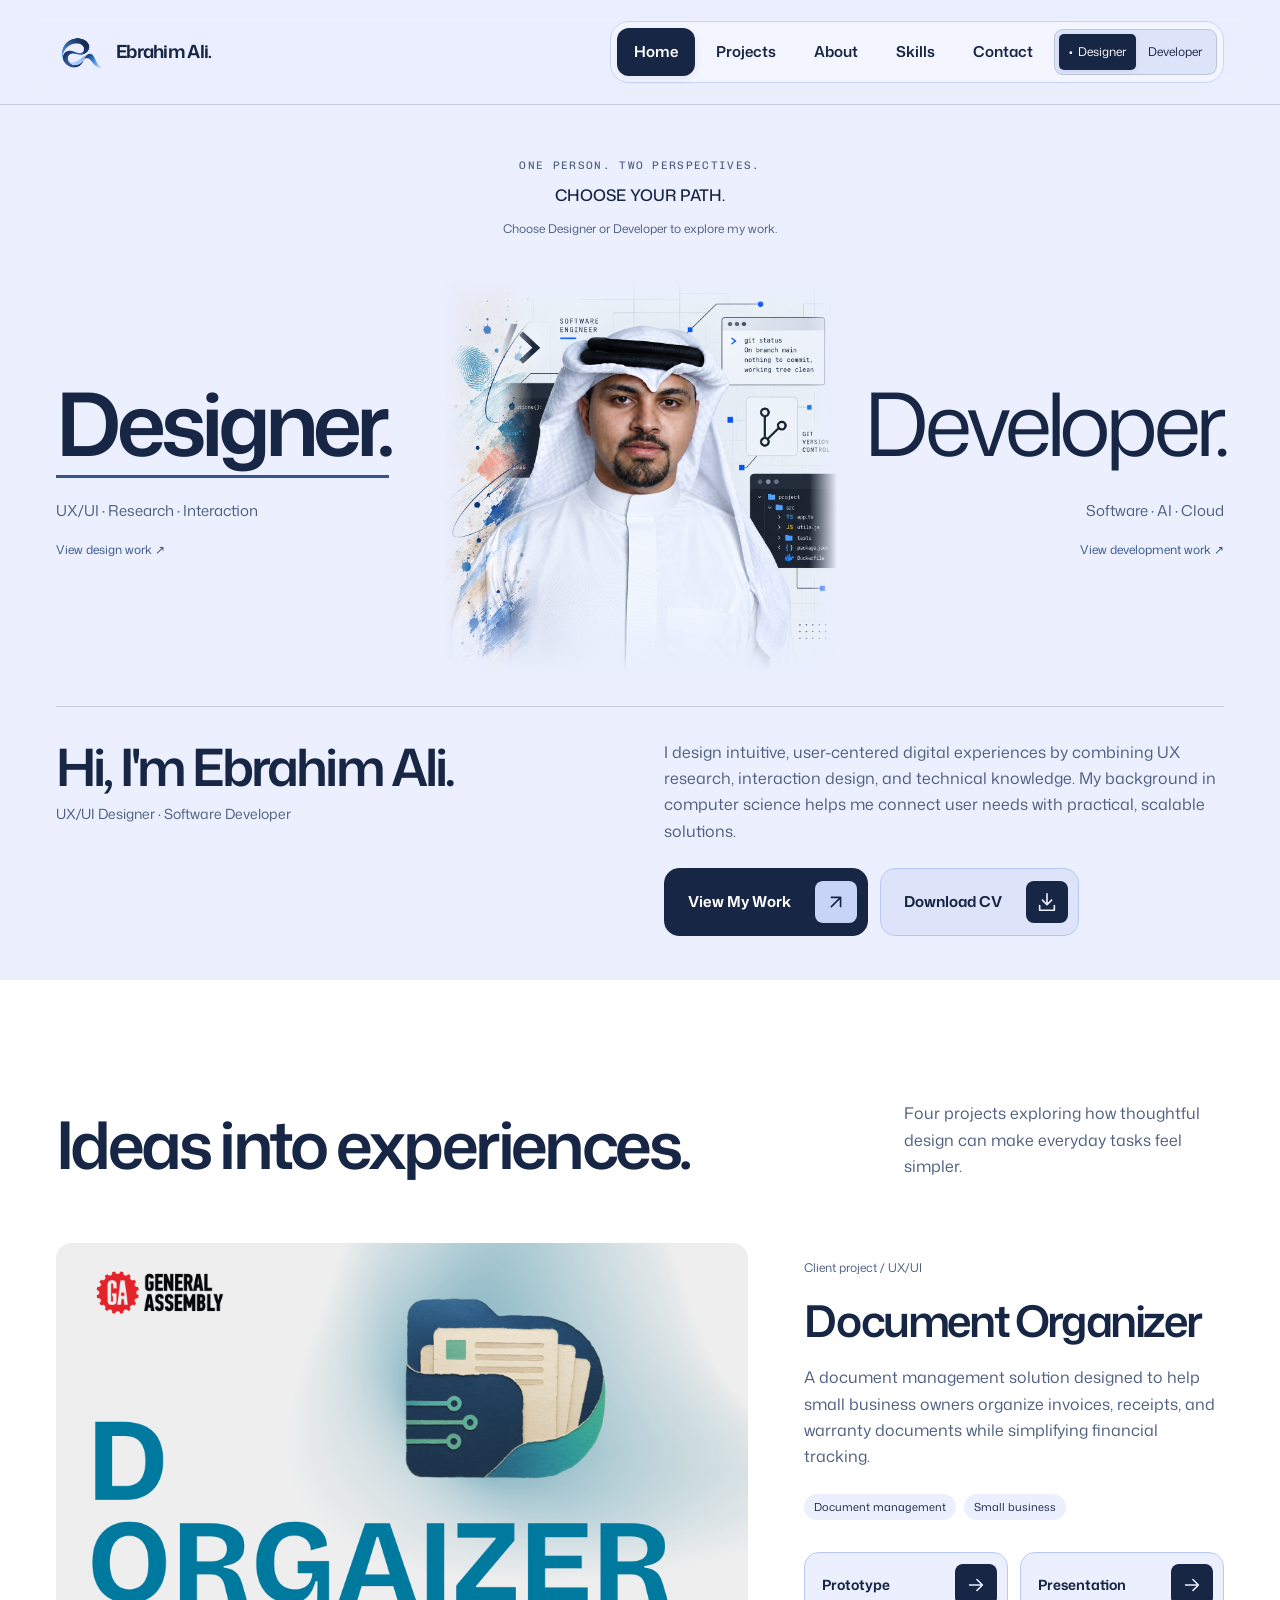
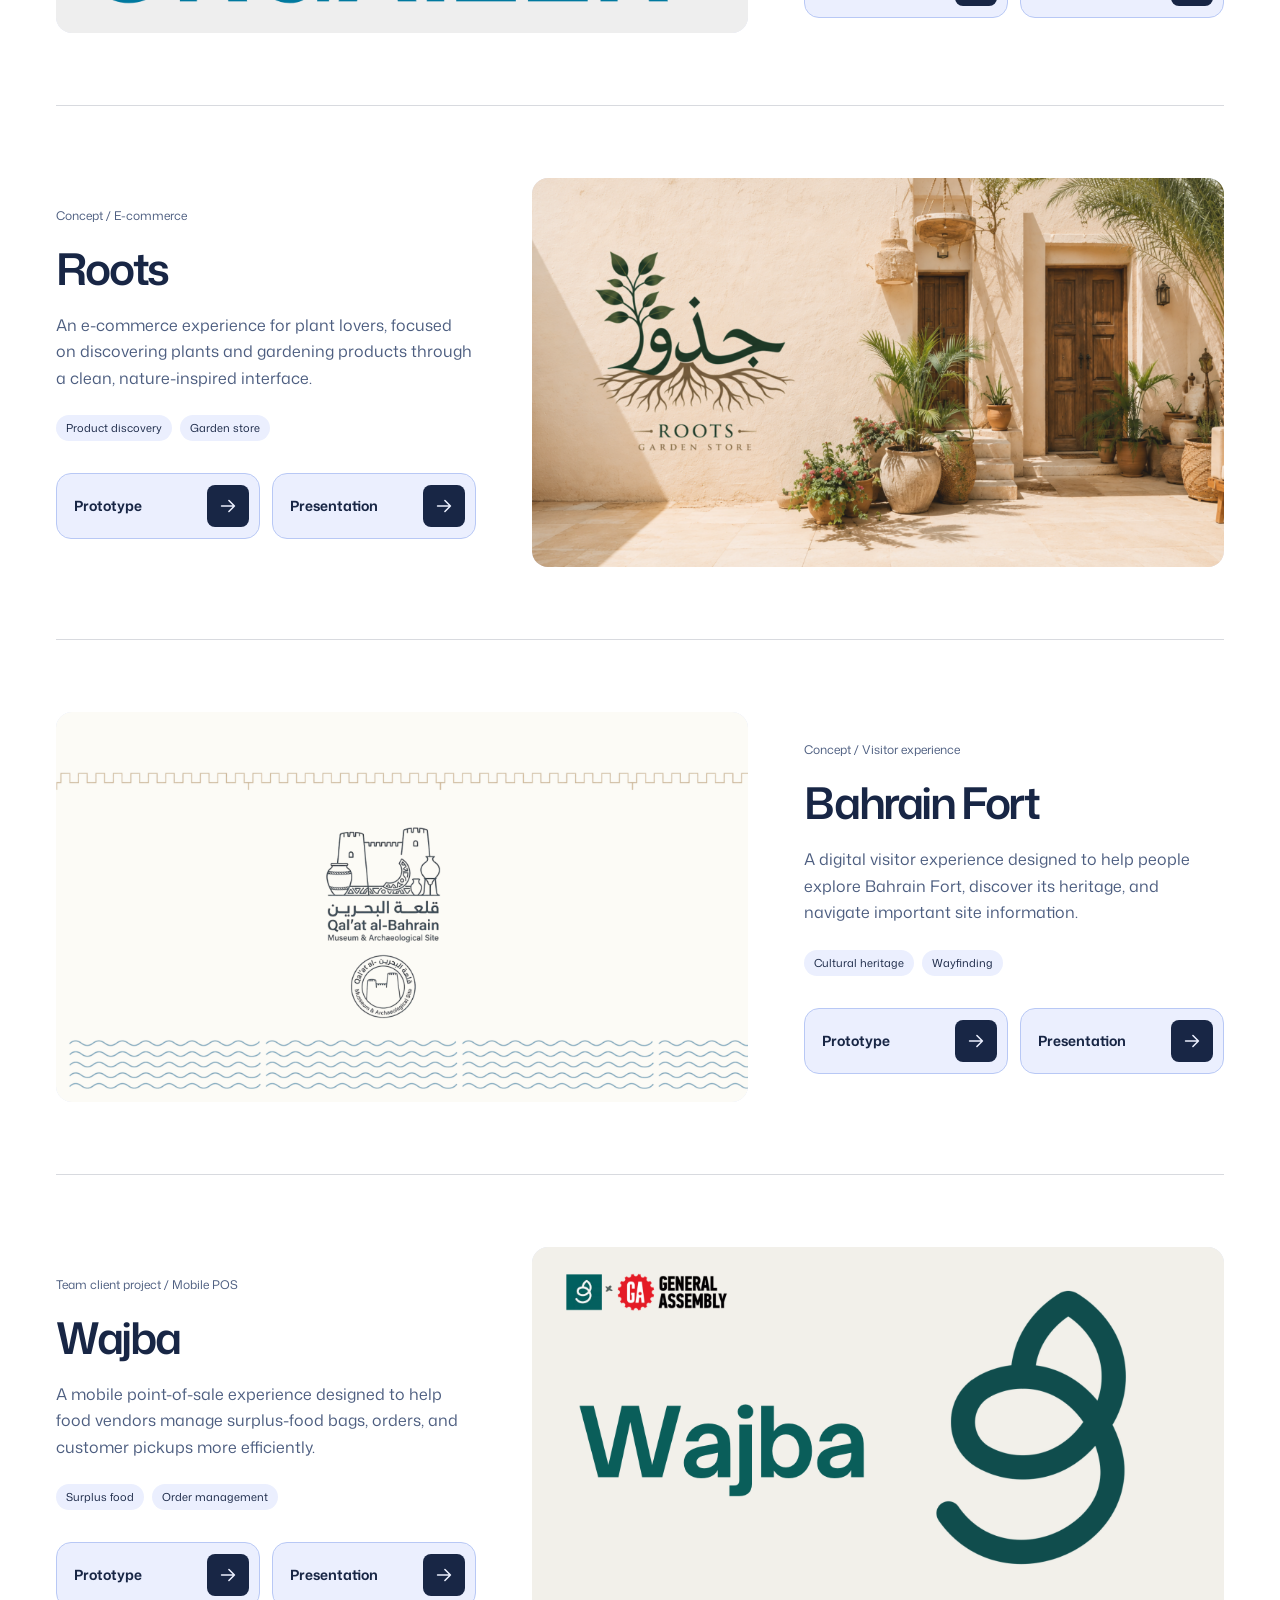
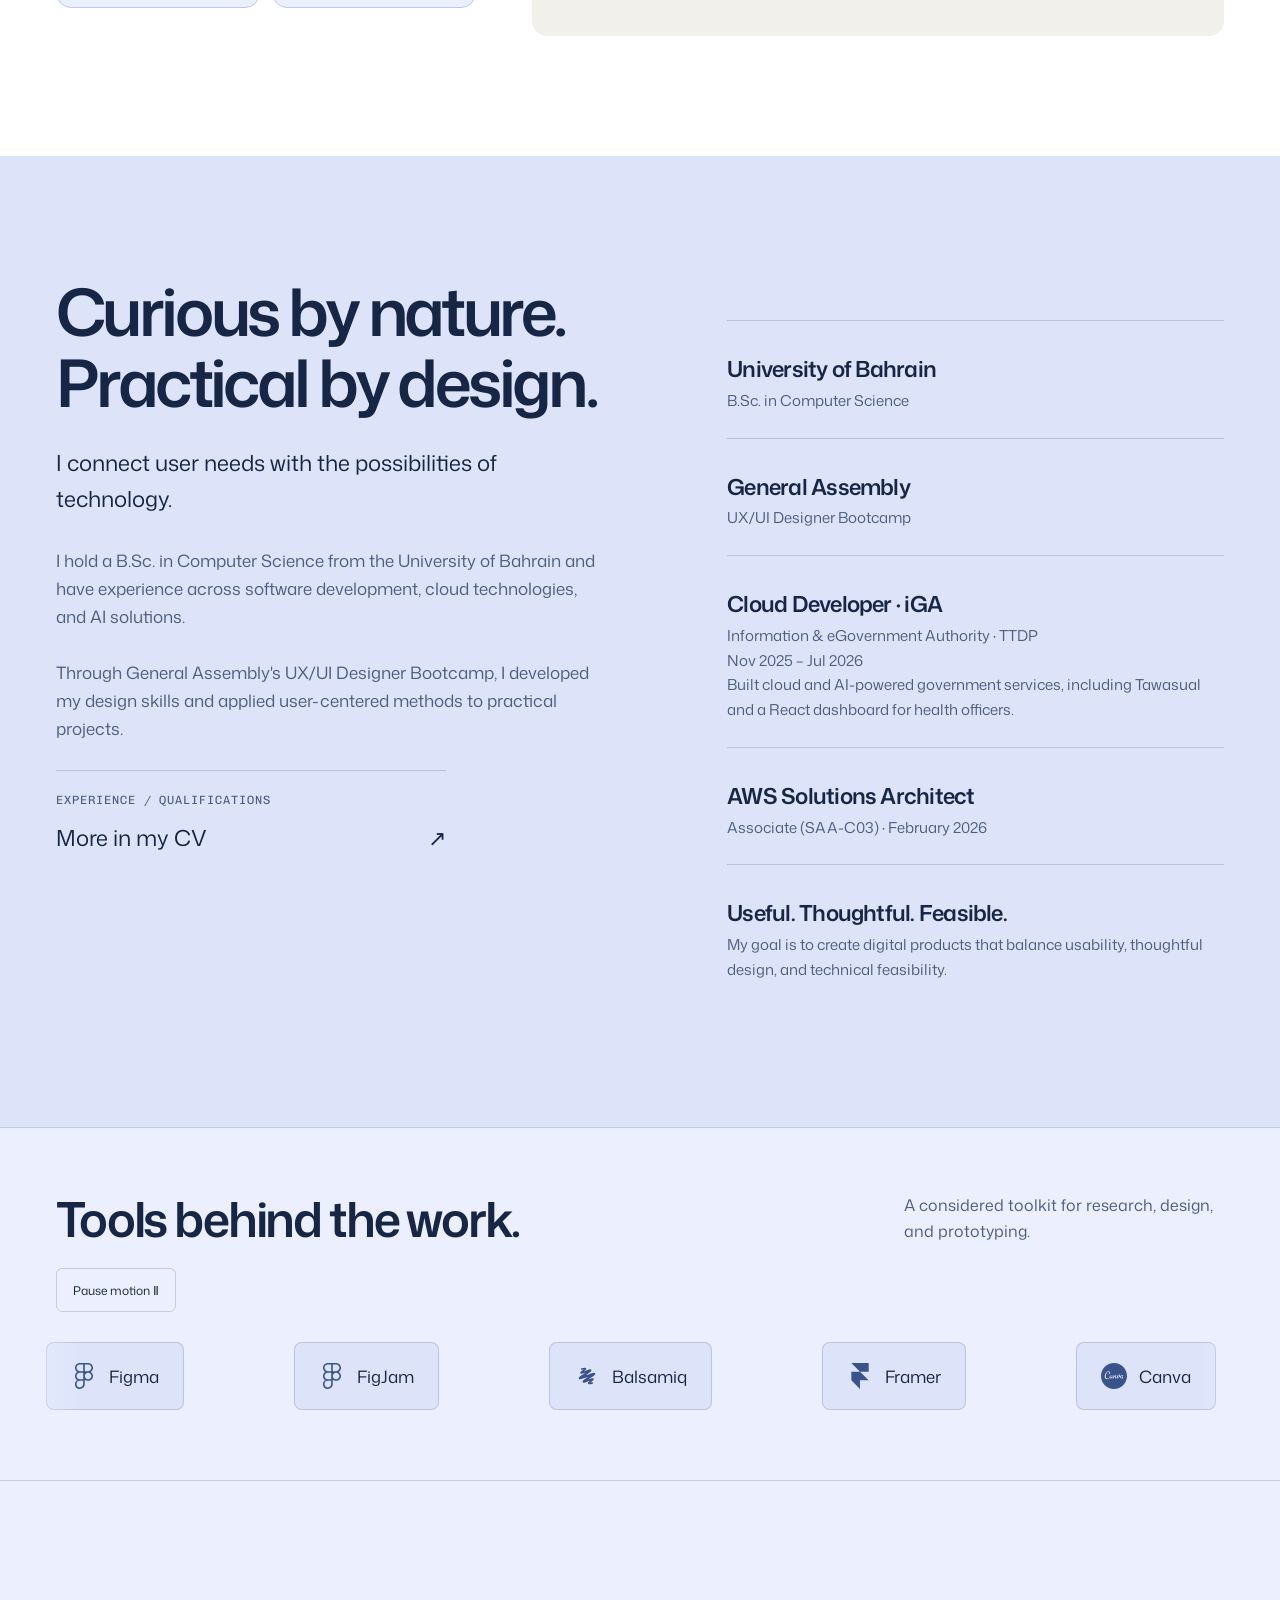
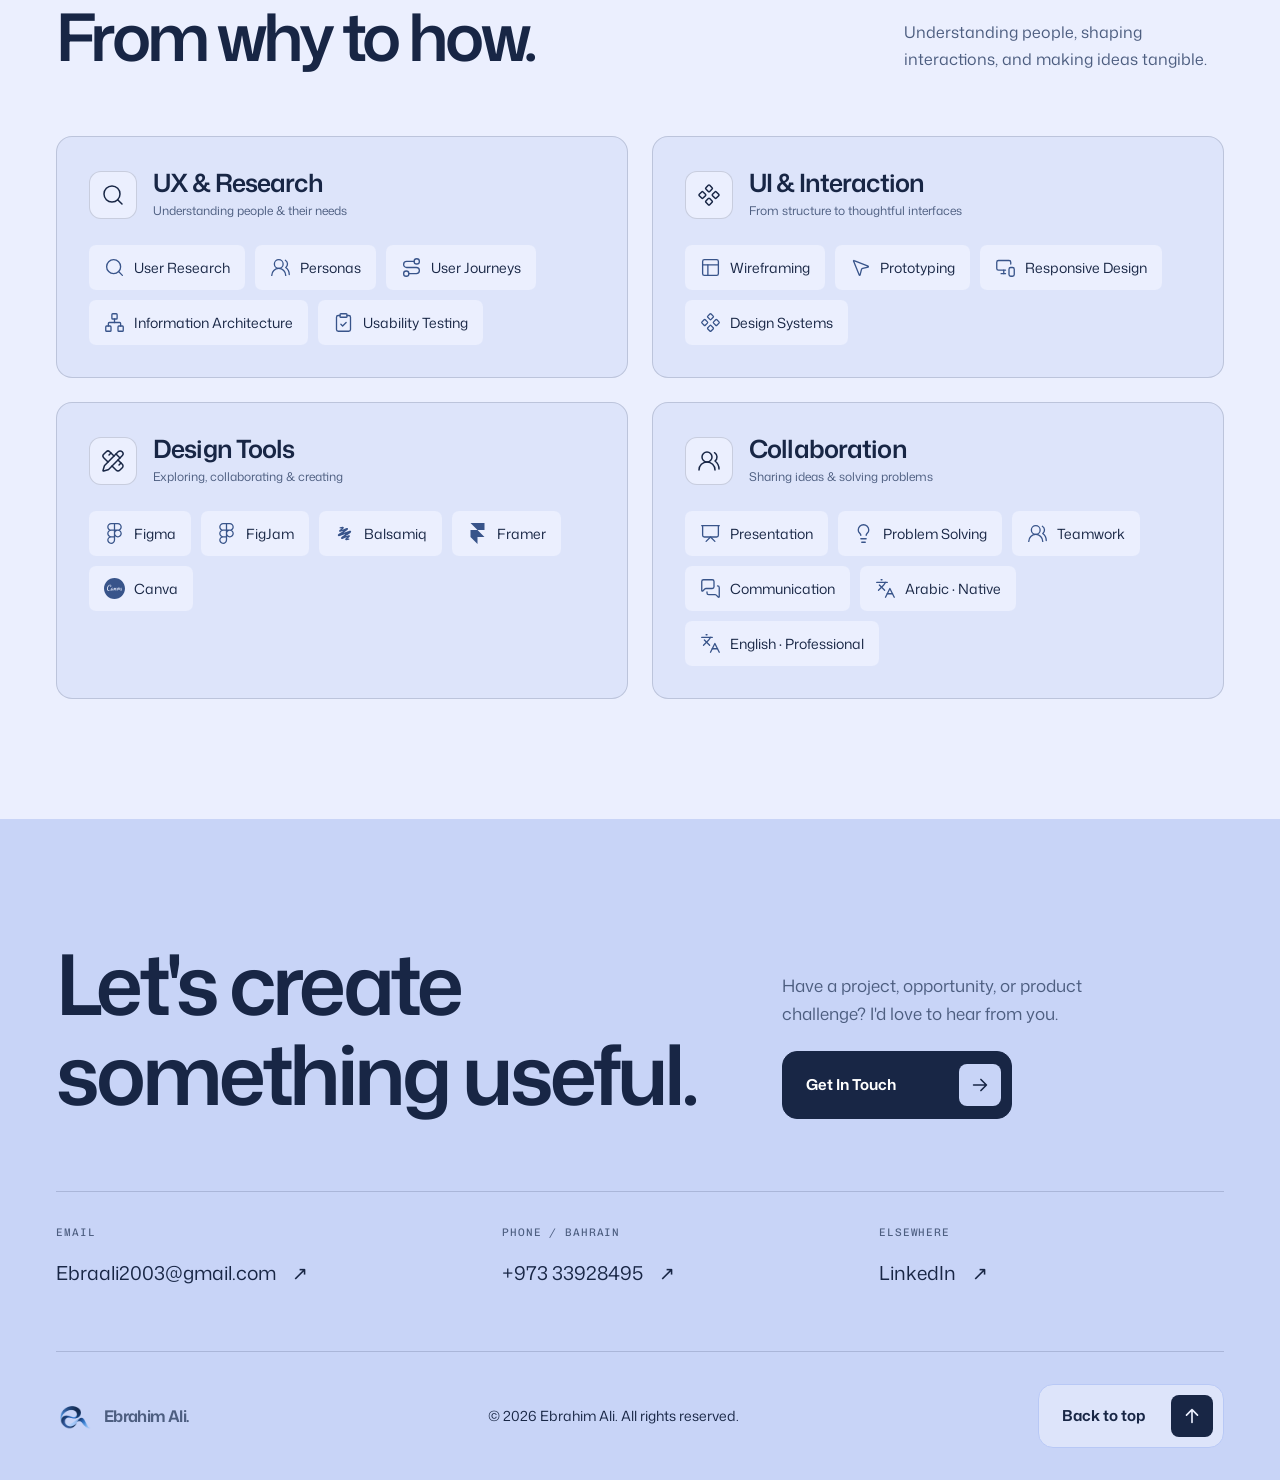
==== Ebrahim Portfolio.html @ 50fad895 "Build coherent designer and developer journeys with seamless portraits and NDA-aware projects" ====
<!DOCTYPE html>
<html lang="en">
<head>
<meta charset="UTF-8">
<meta name="viewport" content="width=device-width, initial-scale=1">
<title>Ebrahim Ali — UX/UI Designer & Software Developer</title>
<meta name="description" content="Ebrahim Ali, UX/UI designer and software developer in Bahrain. Explore UX research, interaction design, and software, AI and cloud projects.">
<meta name="theme-color" content="#EBEFFE">
<meta property="og:title" content="Ebrahim Ali — UX/UI Designer & Software Developer">
<meta property="og:description" content="One perspective on people. Another on systems. Explore Ebrahim Ali’s design and development work.">
<meta property="og:type" content="website">
<meta property="og:image" content="1778496923520.png">
<link rel="preload" as="image" href="Modern Software Engineer Portrait.png">
<link rel="icon" type="image/png" href="Glossy Blue Ribbon Loop Emblem.png">
<link rel="preconnect" href="https://fonts.googleapis.com">
<link rel="preconnect" href="https://fonts.gstatic.com" crossorigin>
<link href="https://fonts.googleapis.com/css2?family=Mona+Sans:wght@400;500;600;650;700&family=Chivo+Mono:wght@400&display=swap" rel="stylesheet" media="print" onload="this.media='all'">
<style>
.loading-screen{display:none}
.js-boot:not(.is-ready) .site-header,.js-boot:not(.is-ready) main,.js-boot:not(.is-ready) footer{visibility:hidden}
.show-skeleton .loading-screen{display:block;position:fixed;inset:0;z-index:200;background:#EBEFFE;color:#182645;overflow:hidden;font-family:Arial,sans-serif}
.show-skeleton body{overflow:hidden}
.loading-shell{max-width:1440px;margin:auto;padding:24px 56px}
.skeleton-nav{display:flex;justify-content:space-between;align-items:center;height:64px;border-bottom:1px solid #C8D4F7;padding-bottom:24px}
.skeleton-block{position:relative;overflow:hidden;background:#DDE4FA;border-radius:8px}
.skeleton-block::after{content:'';position:absolute;inset:0;transform:translateX(-100%);background:linear-gradient(100deg,transparent,#ffffff80,transparent);animation:skeleton-shimmer 1.6s ease-in-out infinite}
.skeleton-brand{width:170px;height:32px}.skeleton-menu{width:440px;height:48px}.skeleton-cta{width:150px;height:48px}
.skeleton-hero{display:grid;grid-template-columns:1fr 1fr 1fr;gap:32px;align-items:center;padding:56px 0 32px}
.skeleton-title{height:72px;width:100%}.skeleton-caption{height:16px;width:70%;margin-top:24px}.skeleton-photo{aspect-ratio:1;border-radius:46% 46% 16px 16px}.skeleton-bottom{display:grid;grid-template-columns:1fr 1fr;gap:56px;margin-top:32px}.skeleton-name{height:48px;width:80%}.skeleton-line{height:14px;margin-bottom:16px}.skeleton-line:last-child{width:70%}.skeleton-buttons{display:flex;gap:14px;margin-top:24px}.skeleton-button{width:190px;height:64px}.loading-status{font-size:13px;color:#4D5E80;margin-top:32px}
@keyframes skeleton-shimmer{to{transform:translateX(100%)}}
@media(max-width:1100px){.skeleton-cta{display:none}.skeleton-menu{width:46%}.loading-shell{padding-inline:32px}}
@media(max-width:767px){.loading-shell{padding:16px 20px}.skeleton-nav{height:64px}.skeleton-menu{width:74px;height:44px}.skeleton-hero{grid-template-columns:1fr 1fr;gap:24px 20px;padding-top:32px}.skeleton-title{height:42px}.skeleton-caption{height:12px;width:85%;margin-top:16px}.skeleton-photo{grid-column:1/-1;grid-row:2;width:76%;justify-self:center}.skeleton-bottom{grid-template-columns:1fr;gap:24px;margin-top:0}.skeleton-name{height:42px}.skeleton-buttons .skeleton-button{width:50%;height:60px}}
@media(prefers-reduced-motion:reduce){.skeleton-block::after{animation:none}}
</style>
<script>
// Show a real skeleton only after a slow start; always release the page.
document.documentElement.classList.add('js-boot');
window.portfolioBoot = {
  done: false,
  finish: function () {
    if (this.done) return;
    this.done = true;
    clearTimeout(this.delay);
    clearTimeout(this.deadline);
    document.documentElement.classList.remove('show-skeleton');
    document.documentElement.classList.add('is-ready');
    document.querySelector('.loading-screen')?.setAttribute('aria-hidden','true');
  }
};
window.portfolioBoot.delay = setTimeout(function () {
  if (window.portfolioBoot.done) return;
  document.documentElement.classList.add('show-skeleton');
  document.querySelector('.loading-screen')?.setAttribute('aria-hidden','false');
}, 400);
window.portfolioBoot.deadline = setTimeout(function () { window.portfolioBoot.finish(); }, 6000);
</script>
<link id="portfolio-styles" rel="preload" as="style" href="styles.css" onload="this.onload=null;this.rel='stylesheet';window.portfolioStylesReady=true;window.dispatchEvent(new Event('portfolio:styles'))" onerror="window.portfolioBoot.finish()">
<noscript><link rel="stylesheet" href="styles.css"></noscript>
<script src="script.js" defer>
</script>
</head>
<body data-track="designer">
<div class="loading-screen" role="status" aria-live="polite" aria-hidden="true">
<div class="loading-shell"><div aria-hidden="true"><div class="skeleton-nav"><div class="skeleton-block skeleton-brand"></div><div class="skeleton-block skeleton-menu"></div><div class="skeleton-block skeleton-cta"></div></div><div class="skeleton-hero"><div><div class="skeleton-block skeleton-title"></div><div class="skeleton-block skeleton-caption"></div></div><div class="skeleton-block skeleton-photo"></div><div><div class="skeleton-block skeleton-title"></div><div class="skeleton-block skeleton-caption"></div></div></div><div class="skeleton-bottom"><div class="skeleton-block skeleton-name"></div><div><div class="skeleton-block skeleton-line"></div><div class="skeleton-block skeleton-line"></div><div class="skeleton-block skeleton-line"></div><div class="skeleton-buttons"><div class="skeleton-block skeleton-button"></div><div class="skeleton-block skeleton-button"></div></div></div></div></div><p class="loading-status">Loading portfolio…</p></div>
</div>
<a class="skip" href="#main">Skip to content</a>
<header class="site-header">
<nav class="wrap nav-wrap" aria-label="Main navigation">
<a class="brand" href="#home" aria-label="Ebrahim Ali — Home">
<span class="brand-mark">
<img src="Glossy Blue Ribbon Loop Emblem.png" width="1460" height="1077" alt="">
</span>
<span>Ebrahim Ali<span aria-hidden="true">.</span>
</span>
</a>
<button class="menu-toggle" aria-controls="navigation" aria-expanded="false" type="button">Menu +</button>
<ul class="nav-links" id="navigation">
<li>
<a class="nav-button" href="#home" aria-current="location"><span class="nav-label"><span>Home</span><span aria-hidden="true">Home</span></span><span class="button-handles" aria-hidden="true"><i></i><i></i><i></i><i></i></span></a>
</li>
<li>
<a class="nav-button" href="#projects"><span class="nav-label"><span>Projects</span><span aria-hidden="true">Projects</span></span><span class="button-handles" aria-hidden="true"><i></i><i></i><i></i><i></i></span></a>
</li>
<li>
<a class="nav-button" href="#about"><span class="nav-label"><span>About</span><span aria-hidden="true">About</span></span><span class="button-handles" aria-hidden="true"><i></i><i></i><i></i><i></i></span></a>
</li>
<li>
<a class="nav-button" href="#skills"><span class="nav-label"><span>Skills</span><span aria-hidden="true">Skills</span></span><span class="button-handles" aria-hidden="true"><i></i><i></i><i></i><i></i></span></a>
</li>
<li>
<a class="nav-button" href="#contact"><span class="nav-label"><span>Contact</span><span aria-hidden="true">Contact</span></span><span class="button-handles" aria-hidden="true"><i></i><i></i><i></i><i></i></span></a>
</li>
<li class="track-menu"><div class="nav-track-switch" role="group" aria-label="Portfolio path"><button type="button" data-track-choice="designer" aria-pressed="true">Designer</button><button type="button" data-track-choice="developer" aria-pressed="false">Developer</button></div></li>
<li class="mobile-contact"><a class="project-button cta-button cta-primary cta-mobile" data-email-template="hiring" href="mailto:Ebraali2003@gmail.com?subject=Hiring%20Inquiry%20%7C%20%5BRole%20Title%5D%20%7C%20%5BCompany%20Name%5D%20-%20Ebrahim%20Ali&amp;body=Dear%20Mr.%20Ali%2C%0D%0A%0D%0AI%20am%20contacting%20you%20on%20behalf%20of%20%5BCompany%20Name%5D%20regarding%20a%20%5BRole%20Title%5D%20opportunity.%0D%0A%0D%0ARole%20%2F%20employment%20type%3A%20%5BBrief%20role%20details%5D%0D%0AWork%20arrangement%3A%20%5BOn-site%20%2F%20Hybrid%20%2F%20Remote%2C%20city%20and%20country%5D%0D%0AAdditional%20message%3A%20%5BYour%20message%20or%20proposed%20next%20steps%5D%0D%0A%0D%0AI%20would%20welcome%20an%20introductory%20discussion%20at%20a%20mutually%20convenient%20time.%0D%0A%0D%0AKind%20regards%2C%0D%0A%5BFull%20name%20%2F%20Job%20title%20%2F%20Company%5D%0D%0AEmail%3A%20%5BEmail%20address%5D%0D%0APhone%3A%20%5BNumber%20with%20country%20code%5D%0D%0ALocation%3A%20%5BCity%2C%20country%5D"><span class="project-button-face"><span class="project-button-label"><span>Let's talk</span><span aria-hidden="true">Let's talk</span></span><span class="project-button-arrow" aria-hidden="true"><svg viewBox="0 0 24 24" fill="none" stroke="currentColor" stroke-width="1.8" stroke-linecap="round" stroke-linejoin="round" aria-hidden="true"><path d="M5 12h14m-6-6 6 6-6 6"/></svg><svg viewBox="0 0 24 24" fill="none" stroke="currentColor" stroke-width="1.8" stroke-linecap="round" stroke-linejoin="round" aria-hidden="true"><path d="M5 12h14m-6-6 6 6-6 6"/></svg></span></span><span class="button-handles" aria-hidden="true"><i></i><i></i><i></i><i></i></span></a></li>
</ul>
<a class="project-button cta-button header-contact cta-nav cta-primary" data-email-template="hiring" href="mailto:Ebraali2003@gmail.com?subject=Hiring%20Inquiry%20%7C%20%5BRole%20Title%5D%20%7C%20%5BCompany%20Name%5D%20-%20Ebrahim%20Ali&amp;body=Dear%20Mr.%20Ali%2C%0D%0A%0D%0AI%20am%20contacting%20you%20on%20behalf%20of%20%5BCompany%20Name%5D%20regarding%20a%20%5BRole%20Title%5D%20opportunity.%0D%0A%0D%0ARole%20%2F%20employment%20type%3A%20%5BBrief%20role%20details%5D%0D%0AWork%20arrangement%3A%20%5BOn-site%20%2F%20Hybrid%20%2F%20Remote%2C%20city%20and%20country%5D%0D%0AAdditional%20message%3A%20%5BYour%20message%20or%20proposed%20next%20steps%5D%0D%0A%0D%0AI%20would%20welcome%20an%20introductory%20discussion%20at%20a%20mutually%20convenient%20time.%0D%0A%0D%0AKind%20regards%2C%0D%0A%5BFull%20name%20%2F%20Job%20title%20%2F%20Company%5D%0D%0AEmail%3A%20%5BEmail%20address%5D%0D%0APhone%3A%20%5BNumber%20with%20country%20code%5D%0D%0ALocation%3A%20%5BCity%2C%20country%5D"><span class="project-button-face"><span class="project-button-label"><span>Let's talk</span><span aria-hidden="true">Let's talk</span></span><span class="project-button-arrow" aria-hidden="true"><svg viewBox="0 0 24 24" fill="none" stroke="currentColor" stroke-width="1.8" stroke-linecap="round" stroke-linejoin="round" aria-hidden="true"><path d="M5 12h14m-6-6 6 6-6 6"/></svg><svg viewBox="0 0 24 24" fill="none" stroke="currentColor" stroke-width="1.8" stroke-linecap="round" stroke-linejoin="round" aria-hidden="true"><path d="M5 12h14m-6-6 6 6-6 6"/></svg></span></span><span class="button-handles" aria-hidden="true"><i></i><i></i><i></i><i></i></span></a>
</nav>
</header>
<main id="main" tabindex="-1">
<section class="hero" id="home" aria-label="Introduction" tabindex="-1">
<div class="wrap">
<p class="track-prompt mono">ONE PERSON. TWO PERSPECTIVES.<span>Choose your path.</span></p>
<p class="track-status" aria-live="polite" aria-atomic="true">Choose Designer or Developer to explore my work.</p>
<div class="hero-stage" data-portrait="split">
<div class="discipline">
<h2><button class="role-switch" type="button" data-role="designer" aria-pressed="false" aria-controls="designer-projects developer-projects">Designer<span aria-hidden="true">.</span></button></h2>
<p>UX/UI · Research · Interaction</p><span class="role-hint" aria-hidden="true">View design work ↗</span>
</div>
<div class="portrait" id="hero-portrait" role="img" aria-label="Ebrahim Ali — designer and developer">
<div class="portrait-frame">
<div class="portrait-layer portrait-layer-photo"><img class="portrait-photo" src="Modern Software Engineer Portrait.png" width="1024" height="1024" decoding="async" alt="" aria-hidden="true"></div>
<div class="portrait-layer portrait-layer-art"><img class="portrait-art" src="Painterly Emirati Portrait with Abstract Strokes.png" width="1024" height="1024" fetchpriority="high" decoding="async" alt="" aria-hidden="true"></div>
</div>
</div>
<div class="discipline right">
<h2><button class="role-switch" type="button" data-role="developer" aria-pressed="false" aria-controls="designer-projects developer-projects">Developer<span aria-hidden="true">.</span></button></h2>
<p>Software · AI · Cloud</p><span class="role-hint" aria-hidden="true">View development work ↗</span>
</div>
</div>
<div class="hero-bottom">
<div>
<h1>Hi, I'm Ebrahim Ali.</h1>
<p class="identity">UX/UI Designer · Software Developer</p>
</div>
<div class="hero-copy">
<p><span data-hero-copy>I design intuitive, user-centered digital experiences by combining UX research, interaction design, and technical knowledge. My background in computer science helps me connect user needs with practical, scalable solutions.</span></p>
<div class="actions">
<a class="project-button cta-button cta-primary" href="#projects"><span class="project-button-face"><span class="project-button-label"><span>View My Work</span><span aria-hidden="true">View My Work</span></span><span class="project-button-arrow" aria-hidden="true"><svg viewBox="0 0 24 24" fill="none" stroke="currentColor" stroke-width="1.8" stroke-linecap="round" stroke-linejoin="round" aria-hidden="true"><path d="M7 7h10v10M7 17 17 7"/></svg><svg viewBox="0 0 24 24" fill="none" stroke="currentColor" stroke-width="1.8" stroke-linecap="round" stroke-linejoin="round" aria-hidden="true"><path d="M7 7h10v10M7 17 17 7"/></svg></span></span><span class="button-handles" aria-hidden="true"><i></i><i></i><i></i><i></i></span></a>
<a class="project-button cta-button cta-secondary" data-cv-link href="./Ebrahim_Resume__UX_.pdf" download="Ebrahim_Resume__UX_.pdf"><span class="project-button-face"><span class="project-button-label"><span>Download CV</span><span aria-hidden="true">Download CV</span></span><span class="project-button-arrow" aria-hidden="true"><svg viewBox="0 0 24 24" fill="none" stroke="currentColor" stroke-width="1.8" stroke-linecap="round" stroke-linejoin="round" aria-hidden="true"><path d="M12 3v12m-5-5 5 5 5-5M4 16v5h16v-5"/></svg><svg viewBox="0 0 24 24" fill="none" stroke="currentColor" stroke-width="1.8" stroke-linecap="round" stroke-linejoin="round" aria-hidden="true"><path d="M12 3v12m-5-5 5 5 5-5M4 16v5h16v-5"/></svg></span></span><span class="button-handles" aria-hidden="true"><i></i><i></i><i></i><i></i></span></a>
</div>
</div>
</div>
</div>
</section>

<section class="section projects" id="projects" aria-labelledby="projects-title" tabindex="-1">
<div class="wrap">
<div class="section-head">
<div>
<h2 id="projects-title">Ideas into experiences.</h2>
</div>
<p>Four projects exploring how thoughtful design can make everyday tasks feel simpler.</p>
</div>
<div id="designer-projects" data-track-panel="designer">
<article class="project">
<a class="project-media" href="https://www.figma.com/proto/dua4YL4MAZnrSSY4bpByHo/Figma-PROJECT-1?node-id=158-230&amp;t=a1PajKLrSFepDcD1-1&amp;scaling=scale-down&amp;content-scaling=fixed&amp;page-id=17%3A41" target="_blank" rel="noopener noreferrer" aria-label="Document Organizer prototype (opens in a new tab)">
<img src="Project1.png" width="1920" height="1080" loading="lazy" decoding="async" alt="Document Organizer project banner">
</a>
<div class="project-info">
<div class="project-meta">
<span>Client project / UX/UI</span>
</div>
<h3>Document Organizer</h3>
<p>A document management solution designed to help small business owners organize invoices, receipts, and warranty documents while simplifying financial tracking.</p>
<div class="project-tags">
<span>Document management</span>
<span>Small business</span>
</div>
<div class="project-actions">
<a class="project-button" href="https://www.figma.com/proto/dua4YL4MAZnrSSY4bpByHo/Figma-PROJECT-1?node-id=158-230&amp;t=a1PajKLrSFepDcD1-1&amp;scaling=scale-down&amp;content-scaling=fixed&amp;page-id=17%3A41" target="_blank" rel="noopener noreferrer" aria-label="Document Organizer prototype (opens in a new tab)"><span class="project-button-face"><span class="project-button-label"><span>Prototype</span><span aria-hidden="true">Prototype</span></span><span class="project-button-arrow" aria-hidden="true"><svg viewBox="0 0 24 24" fill="none" stroke="currentColor" stroke-width="1.7" stroke-linecap="round" stroke-linejoin="round" aria-hidden="true"><path d="M5 12h14m-6-6 6 6-6 6"/></svg><svg viewBox="0 0 24 24" fill="none" stroke="currentColor" stroke-width="1.7" stroke-linecap="round" stroke-linejoin="round" aria-hidden="true"><path d="M5 12h14m-6-6 6 6-6 6"/></svg></span></span><span class="button-handles" aria-hidden="true"><i></i><i></i><i></i><i></i></span></a>
<a class="project-button" href="https://canva.link/fwiibfqca9cnpaj" target="_blank" rel="noopener noreferrer" aria-label="Document Organizer presentation (opens in a new tab)"><span class="project-button-face"><span class="project-button-label"><span>Presentation</span><span aria-hidden="true">Presentation</span></span><span class="project-button-arrow" aria-hidden="true"><svg viewBox="0 0 24 24" fill="none" stroke="currentColor" stroke-width="1.7" stroke-linecap="round" stroke-linejoin="round" aria-hidden="true"><path d="M5 12h14m-6-6 6 6-6 6"/></svg><svg viewBox="0 0 24 24" fill="none" stroke="currentColor" stroke-width="1.7" stroke-linecap="round" stroke-linejoin="round" aria-hidden="true"><path d="M5 12h14m-6-6 6 6-6 6"/></svg></span></span><span class="button-handles" aria-hidden="true"><i></i><i></i><i></i><i></i></span></a>
</div>
</div>
</article>
<article class="project">
<a class="project-media" href="https://www.figma.com/proto/sCBZ8VoVE2Rl7IWjILyRCa/Project-2--Garden-Store?node-id=19664-2951&amp;t=pbqTSU8wR6l2XIvX-1&amp;scaling=scale-down-width&amp;content-scaling=fixed&amp;page-id=11%3A737&amp;starting-point-node-id=19664%3A2951&amp;show-proto-sidebar=1" target="_blank" rel="noopener noreferrer" aria-label="Roots prototype (opens in a new tab)">
<img src="Project2.png" width="1920" height="1080" loading="lazy" decoding="async" alt="Roots project banner">
</a>
<div class="project-info">
<div class="project-meta">
<span>Concept / E-commerce</span>
</div>
<h3>Roots</h3>
<p>An e-commerce experience for plant lovers, focused on discovering plants and gardening products through a clean, nature-inspired interface.</p>
<div class="project-tags">
<span>Product discovery</span>
<span>Garden store</span>
</div>
<div class="project-actions">
<a class="project-button" href="https://www.figma.com/proto/sCBZ8VoVE2Rl7IWjILyRCa/Project-2--Garden-Store?node-id=19664-2951&amp;t=pbqTSU8wR6l2XIvX-1&amp;scaling=scale-down-width&amp;content-scaling=fixed&amp;page-id=11%3A737&amp;starting-point-node-id=19664%3A2951&amp;show-proto-sidebar=1" target="_blank" rel="noopener noreferrer" aria-label="Roots prototype (opens in a new tab)"><span class="project-button-face"><span class="project-button-label"><span>Prototype</span><span aria-hidden="true">Prototype</span></span><span class="project-button-arrow" aria-hidden="true"><svg viewBox="0 0 24 24" fill="none" stroke="currentColor" stroke-width="1.7" stroke-linecap="round" stroke-linejoin="round" aria-hidden="true"><path d="M5 12h14m-6-6 6 6-6 6"/></svg><svg viewBox="0 0 24 24" fill="none" stroke="currentColor" stroke-width="1.7" stroke-linecap="round" stroke-linejoin="round" aria-hidden="true"><path d="M5 12h14m-6-6 6 6-6 6"/></svg></span></span><span class="button-handles" aria-hidden="true"><i></i><i></i><i></i><i></i></span></a>
<a class="project-button" href="https://canva.link/hewppi0d0kiawbs" target="_blank" rel="noopener noreferrer" aria-label="Roots presentation (opens in a new tab)"><span class="project-button-face"><span class="project-button-label"><span>Presentation</span><span aria-hidden="true">Presentation</span></span><span class="project-button-arrow" aria-hidden="true"><svg viewBox="0 0 24 24" fill="none" stroke="currentColor" stroke-width="1.7" stroke-linecap="round" stroke-linejoin="round" aria-hidden="true"><path d="M5 12h14m-6-6 6 6-6 6"/></svg><svg viewBox="0 0 24 24" fill="none" stroke="currentColor" stroke-width="1.7" stroke-linecap="round" stroke-linejoin="round" aria-hidden="true"><path d="M5 12h14m-6-6 6 6-6 6"/></svg></span></span><span class="button-handles" aria-hidden="true"><i></i><i></i><i></i><i></i></span></a>
</div>
</div>
</article>
<article class="project">
<a class="project-media" href="https://www.figma.com/proto/1KXlNoBlQByE6TIhZisuW4/Project-3---Bahrain-Fort?node-id=8724-546&amp;p=f&amp;t=jXItQwTNRwvp6oXK-1&amp;scaling=scale-down&amp;content-scaling=fixed&amp;page-id=11%3A737&amp;starting-point-node-id=8724%3A546&amp;show-proto-sidebar=1" target="_blank" rel="noopener noreferrer" aria-label="Bahrain Fort prototype (opens in a new tab)">
<img src="Project3.png" width="1920" height="1080" loading="lazy" decoding="async" alt="Bahrain Fort project banner">
</a>
<div class="project-info">
<div class="project-meta">
<span>Concept / Visitor experience</span>
</div>
<h3>Bahrain Fort</h3>
<p>A digital visitor experience designed to help people explore Bahrain Fort, discover its heritage, and navigate important site information.</p>
<div class="project-tags">
<span>Cultural heritage</span>
<span>Wayfinding</span>
</div>
<div class="project-actions">
<a class="project-button" href="https://www.figma.com/proto/1KXlNoBlQByE6TIhZisuW4/Project-3---Bahrain-Fort?node-id=8724-546&amp;p=f&amp;t=jXItQwTNRwvp6oXK-1&amp;scaling=scale-down&amp;content-scaling=fixed&amp;page-id=11%3A737&amp;starting-point-node-id=8724%3A546&amp;show-proto-sidebar=1" target="_blank" rel="noopener noreferrer" aria-label="Bahrain Fort prototype (opens in a new tab)"><span class="project-button-face"><span class="project-button-label"><span>Prototype</span><span aria-hidden="true">Prototype</span></span><span class="project-button-arrow" aria-hidden="true"><svg viewBox="0 0 24 24" fill="none" stroke="currentColor" stroke-width="1.7" stroke-linecap="round" stroke-linejoin="round" aria-hidden="true"><path d="M5 12h14m-6-6 6 6-6 6"/></svg><svg viewBox="0 0 24 24" fill="none" stroke="currentColor" stroke-width="1.7" stroke-linecap="round" stroke-linejoin="round" aria-hidden="true"><path d="M5 12h14m-6-6 6 6-6 6"/></svg></span></span><span class="button-handles" aria-hidden="true"><i></i><i></i><i></i><i></i></span></a>
<a class="project-button" href="https://canva.link/a1a9h1jhcexy584" target="_blank" rel="noopener noreferrer" aria-label="Bahrain Fort presentation (opens in a new tab)"><span class="project-button-face"><span class="project-button-label"><span>Presentation</span><span aria-hidden="true">Presentation</span></span><span class="project-button-arrow" aria-hidden="true"><svg viewBox="0 0 24 24" fill="none" stroke="currentColor" stroke-width="1.7" stroke-linecap="round" stroke-linejoin="round" aria-hidden="true"><path d="M5 12h14m-6-6 6 6-6 6"/></svg><svg viewBox="0 0 24 24" fill="none" stroke="currentColor" stroke-width="1.7" stroke-linecap="round" stroke-linejoin="round" aria-hidden="true"><path d="M5 12h14m-6-6 6 6-6 6"/></svg></span></span><span class="button-handles" aria-hidden="true"><i></i><i></i><i></i><i></i></span></a>
</div>
</div>
</article>
<article class="project">
<a class="project-media" href="https://www.figma.com/proto/mUdAkXahBWr4lzZ5KBakGx/Project-4---Wajba?node-id=17483-34734&amp;p=f&amp;t=nMomvCnduus94I5o-1&amp;scaling=scale-down&amp;content-scaling=fixed&amp;page-id=17483%3A31399&amp;starting-point-node-id=17483%3A34759&amp;show-proto-sidebar=1" target="_blank" rel="noopener noreferrer" aria-label="Wajba prototype (opens in a new tab)">
<img src="Project4.png" width="1920" height="1080" loading="lazy" decoding="async" alt="Wajba project banner">
</a>
<div class="project-info">
<div class="project-meta">
<span>Team client project / Mobile POS</span>
</div>
<h3>Wajba</h3>
<p>A mobile point-of-sale experience designed to help food vendors manage surplus-food bags, orders, and customer pickups more efficiently.</p>
<div class="project-tags">
<span>Surplus food</span>
<span>Order management</span>
</div>
<div class="project-actions">
<a class="project-button" href="https://www.figma.com/proto/mUdAkXahBWr4lzZ5KBakGx/Project-4---Wajba?node-id=17483-34734&amp;p=f&amp;t=nMomvCnduus94I5o-1&amp;scaling=scale-down&amp;content-scaling=fixed&amp;page-id=17483%3A31399&amp;starting-point-node-id=17483%3A34759&amp;show-proto-sidebar=1" target="_blank" rel="noopener noreferrer" aria-label="Wajba prototype (opens in a new tab)"><span class="project-button-face"><span class="project-button-label"><span>Prototype</span><span aria-hidden="true">Prototype</span></span><span class="project-button-arrow" aria-hidden="true"><svg viewBox="0 0 24 24" fill="none" stroke="currentColor" stroke-width="1.7" stroke-linecap="round" stroke-linejoin="round" aria-hidden="true"><path d="M5 12h14m-6-6 6 6-6 6"/></svg><svg viewBox="0 0 24 24" fill="none" stroke="currentColor" stroke-width="1.7" stroke-linecap="round" stroke-linejoin="round" aria-hidden="true"><path d="M5 12h14m-6-6 6 6-6 6"/></svg></span></span><span class="button-handles" aria-hidden="true"><i></i><i></i><i></i><i></i></span></a>
<a class="project-button" href="https://canva.link/93muz97qlvh77ob" target="_blank" rel="noopener noreferrer" aria-label="Wajba presentation (opens in a new tab)"><span class="project-button-face"><span class="project-button-label"><span>Presentation</span><span aria-hidden="true">Presentation</span></span><span class="project-button-arrow" aria-hidden="true"><svg viewBox="0 0 24 24" fill="none" stroke="currentColor" stroke-width="1.7" stroke-linecap="round" stroke-linejoin="round" aria-hidden="true"><path d="M5 12h14m-6-6 6 6-6 6"/></svg><svg viewBox="0 0 24 24" fill="none" stroke="currentColor" stroke-width="1.7" stroke-linecap="round" stroke-linejoin="round" aria-hidden="true"><path d="M5 12h14m-6-6 6 6-6 6"/></svg></span></span><span class="button-handles" aria-hidden="true"><i></i><i></i><i></i><i></i></span></a>
</div>
</div>
</article>
</div>
<div id="developer-projects" data-track-panel="developer" hidden>
<article class="project" id="dev-health"><div class="project-media developer-media dev-health" role="img" aria-label="Health Signal Detection System project overview graphic"><div class="dev-cover-top"><span class="org-logo" data-org="MoH"><img src="logo-MoH.png" alt="MoH logo" loading="lazy"></span><span class="partner-logo"><img src="logo-iGA.png" alt="iGA logo" loading="lazy"></span></div><div class="dev-cover-main"><span class="mono">01 / DEVELOPMENT</span><h3>Health Signal Detection System</h3><p>AI-Powered Epidemic Intelligence Platform</p></div><div class="dev-cover-bottom"><span>React / Cloud & AI</span><span aria-hidden="true">↗</span></div></div><div class="project-info"><div class="project-meta"><span>Ministry of Health (MoH), Kingdom of Bahrain / iGA</span></div><h3>Health Signal Detection System</h3><p class="project-date mono">Feb 2026 – May 2026</p><p>A real-time health intelligence platform with a React dashboard for health officers, connecting health signals with AI-powered epidemic intelligence.</p><div class="project-tags"><span>React</span><span>Cloud & AI</span></div><div class="project-actions"><button class="project-button confidential-action" type="button" disabled aria-disabled="true" title="Link not added yet"><span class="project-button-face"><span class="project-button-label"><span>Presentation</span><span aria-hidden="true">Presentation</span></span><span class="project-button-arrow" aria-hidden="true"><svg viewBox="0 0 24 24" fill="none" stroke="currentColor" stroke-width="1.7" stroke-linecap="round" stroke-linejoin="round" aria-hidden="true"><path d="M5 12h14m-6-6 6 6-6 6"/></svg><svg viewBox="0 0 24 24" fill="none" stroke="currentColor" stroke-width="1.7" stroke-linecap="round" stroke-linejoin="round" aria-hidden="true"><path d="M5 12h14m-6-6 6 6-6 6"/></svg></span></span><span class="button-handles" aria-hidden="true"><i></i><i></i><i></i><i></i></span></button><button class="project-button confidential-action" type="button" disabled aria-disabled="true" title="Link not added yet"><span class="project-button-face"><span class="project-button-label"><span>Website</span><span aria-hidden="true">Website</span></span><span class="project-button-arrow" aria-hidden="true"><svg viewBox="0 0 24 24" fill="none" stroke="currentColor" stroke-width="1.7" stroke-linecap="round" stroke-linejoin="round" aria-hidden="true"><path d="M5 12h14m-6-6 6 6-6 6"/></svg><svg viewBox="0 0 24 24" fill="none" stroke="currentColor" stroke-width="1.7" stroke-linecap="round" stroke-linejoin="round" aria-hidden="true"><path d="M5 12h14m-6-6 6 6-6 6"/></svg></span></span><span class="button-handles" aria-hidden="true"><i></i><i></i><i></i><i></i></span></button></div><div class="project-confidential"><span class="confidential-badge">NDA protected</span><p>Presentation and application access are confidential under non-disclosure agreements.</p></div></div></article>
<article class="project" id="dev-tawasual"><div class="project-media developer-media dev-tawasual" role="img" aria-label="Tawasual project overview graphic"><div class="dev-cover-top"><span class="org-logo" data-org="iGA"><img src="logo-iGA.png" alt="iGA logo" loading="lazy"></span><span class="mono">iGA</span></div><div class="dev-cover-main"><span class="mono">02 / DEVELOPMENT</span><h3>Tawasual</h3><p>AI-Powered Citizen Communication & Complaint Hub</p></div><div class="dev-cover-bottom"><span>Amazon Bedrock / AWS</span><span aria-hidden="true">↗</span></div></div><div class="project-info"><div class="project-meta"><span>Information &amp; eGovernment Authority (iGA) · National Training / Bahrain</span></div><h3>Tawasual</h3><p class="project-date mono">Nov 2025 – Jul 2026</p><p>An AI-powered platform to analyze, classify, and respond to citizen inquiries and complaints using Amazon Bedrock and scalable AWS services.</p><div class="project-tags"><span>Amazon Bedrock</span><span>AWS</span></div><div class="project-actions"><button class="project-button confidential-action" type="button" disabled aria-disabled="true" title="Link not added yet"><span class="project-button-face"><span class="project-button-label"><span>Presentation</span><span aria-hidden="true">Presentation</span></span><span class="project-button-arrow" aria-hidden="true"><svg viewBox="0 0 24 24" fill="none" stroke="currentColor" stroke-width="1.7" stroke-linecap="round" stroke-linejoin="round" aria-hidden="true"><path d="M5 12h14m-6-6 6 6-6 6"/></svg><svg viewBox="0 0 24 24" fill="none" stroke="currentColor" stroke-width="1.7" stroke-linecap="round" stroke-linejoin="round" aria-hidden="true"><path d="M5 12h14m-6-6 6 6-6 6"/></svg></span></span><span class="button-handles" aria-hidden="true"><i></i><i></i><i></i><i></i></span></button><button class="project-button confidential-action" type="button" disabled aria-disabled="true" title="Link not added yet"><span class="project-button-face"><span class="project-button-label"><span>Website</span><span aria-hidden="true">Website</span></span><span class="project-button-arrow" aria-hidden="true"><svg viewBox="0 0 24 24" fill="none" stroke="currentColor" stroke-width="1.7" stroke-linecap="round" stroke-linejoin="round" aria-hidden="true"><path d="M5 12h14m-6-6 6 6-6 6"/></svg><svg viewBox="0 0 24 24" fill="none" stroke="currentColor" stroke-width="1.7" stroke-linecap="round" stroke-linejoin="round" aria-hidden="true"><path d="M5 12h14m-6-6 6 6-6 6"/></svg></span></span><span class="button-handles" aria-hidden="true"><i></i><i></i><i></i><i></i></span></button></div><div class="project-confidential"><span class="confidential-badge">NDA protected</span><p>Presentation and application access are confidential under non-disclosure agreements.</p></div></div></article>
<article class="project" id="dev-taqyeem"><div class="project-media developer-media dev-taqyeem" role="img" aria-label="TaqyeemPro project overview graphic"><div class="dev-cover-top"><span class="org-logo" data-org="BQA"><img src="logo-BQA.png" alt="BQA logo" loading="lazy"></span><span class="mono">BQA</span></div><div class="dev-cover-main"><span class="mono">03 / DEVELOPMENT</span><h3>TaqyeemPro</h3><p>AI-Powered Student Evaluation System</p></div><div class="dev-cover-bottom"><span>Student evaluation / Cloud-native</span><span aria-hidden="true">↗</span></div></div><div class="project-info"><div class="project-meta"><span>Graduation Project / Education &amp; Training Quality Authority (BQA)</span></div><h3>TaqyeemPro</h3><p class="project-date mono">Jan 2025 – Jun 2025</p><p>A cloud-native student evaluation system with teacher and administrator dashboards, developed as a graduation project at the AWS Cloud Innovation Center.</p><div class="project-tags"><span>Student evaluation</span><span>Cloud-native</span></div><div class="project-actions"><button class="project-button confidential-action" type="button" disabled aria-disabled="true" title="Link not added yet"><span class="project-button-face"><span class="project-button-label"><span>Presentation</span><span aria-hidden="true">Presentation</span></span><span class="project-button-arrow" aria-hidden="true"><svg viewBox="0 0 24 24" fill="none" stroke="currentColor" stroke-width="1.7" stroke-linecap="round" stroke-linejoin="round" aria-hidden="true"><path d="M5 12h14m-6-6 6 6-6 6"/></svg><svg viewBox="0 0 24 24" fill="none" stroke="currentColor" stroke-width="1.7" stroke-linecap="round" stroke-linejoin="round" aria-hidden="true"><path d="M5 12h14m-6-6 6 6-6 6"/></svg></span></span><span class="button-handles" aria-hidden="true"><i></i><i></i><i></i><i></i></span></button><button class="project-button confidential-action" type="button" disabled aria-disabled="true" title="Link not added yet"><span class="project-button-face"><span class="project-button-label"><span>Website</span><span aria-hidden="true">Website</span></span><span class="project-button-arrow" aria-hidden="true"><svg viewBox="0 0 24 24" fill="none" stroke="currentColor" stroke-width="1.7" stroke-linecap="round" stroke-linejoin="round" aria-hidden="true"><path d="M5 12h14m-6-6 6 6-6 6"/></svg><svg viewBox="0 0 24 24" fill="none" stroke="currentColor" stroke-width="1.7" stroke-linecap="round" stroke-linejoin="round" aria-hidden="true"><path d="M5 12h14m-6-6 6 6-6 6"/></svg></span></span><span class="button-handles" aria-hidden="true"><i></i><i></i><i></i><i></i></span></button></div><div class="project-confidential"><span class="confidential-badge">NDA protected</span><p>Presentation and application access are confidential under non-disclosure agreements.</p></div></div></article>
<article class="project" id="dev-library"><div class="project-media developer-media dev-library" role="img" aria-label="UOB Online Library Management System project overview graphic"><div class="dev-cover-top"><span class="org-logo" data-org="UOB"><img src="logo-UOB.png" alt="UOB logo" loading="lazy"></span><span class="mono">University of Bahrain</span></div><div class="dev-cover-main"><span class="mono">04 / DEVELOPMENT</span><h3>UOB Online Library Management System</h3><p>Web-based Library Management System</p></div><div class="dev-cover-bottom"><span>Laravel / Web development</span><span aria-hidden="true">↗</span></div></div><div class="project-info"><div class="project-meta"><span>University of Bahrain Project</span></div><h3>UOB Online Library Management System</h3><p class="project-date mono">Sep 2023 – May 2024</p><p>A web-based library management system built using the Laravel framework.</p><div class="project-tags"><span>Laravel</span><span>Web development</span></div><div class="project-actions"><button class="project-button confidential-action" type="button" disabled aria-disabled="true" title="Link not added yet"><span class="project-button-face"><span class="project-button-label"><span>Presentation</span><span aria-hidden="true">Presentation</span></span><span class="project-button-arrow" aria-hidden="true"><svg viewBox="0 0 24 24" fill="none" stroke="currentColor" stroke-width="1.7" stroke-linecap="round" stroke-linejoin="round" aria-hidden="true"><path d="M5 12h14m-6-6 6 6-6 6"/></svg><svg viewBox="0 0 24 24" fill="none" stroke="currentColor" stroke-width="1.7" stroke-linecap="round" stroke-linejoin="round" aria-hidden="true"><path d="M5 12h14m-6-6 6 6-6 6"/></svg></span></span><span class="button-handles" aria-hidden="true"><i></i><i></i><i></i><i></i></span></button><button class="project-button confidential-action" type="button" disabled aria-disabled="true" title="Link not added yet"><span class="project-button-face"><span class="project-button-label"><span>Website</span><span aria-hidden="true">Website</span></span><span class="project-button-arrow" aria-hidden="true"><svg viewBox="0 0 24 24" fill="none" stroke="currentColor" stroke-width="1.7" stroke-linecap="round" stroke-linejoin="round" aria-hidden="true"><path d="M5 12h14m-6-6 6 6-6 6"/></svg><svg viewBox="0 0 24 24" fill="none" stroke="currentColor" stroke-width="1.7" stroke-linecap="round" stroke-linejoin="round" aria-hidden="true"><path d="M5 12h14m-6-6 6 6-6 6"/></svg></span></span><span class="button-handles" aria-hidden="true"><i></i><i></i><i></i><i></i></span></button></div><div class="project-confidential"><span class="confidential-badge">NDA protected</span><p>Presentation and application access are confidential under non-disclosure agreements.</p></div></div></article>
</div>
</div>
</section>
<section class="section about" id="about" aria-labelledby="about-title" tabindex="-1">
<div class="wrap about-grid">
<div class="about-intro">
<h2 id="about-title">Curious by nature.<br>Practical by design.</h2>
<p class="large">I connect user needs with the possibilities of technology.</p>
<p>I hold a B.Sc. in Computer Science from the University of Bahrain and have experience across software development, cloud technologies, and AI solutions.</p>
<p>Through General Assembly's UX/UI Designer Bootcamp, I developed my design skills and applied user-centered methods to practical projects.</p>
<div class="cv-contact"><span class="mono">Experience / Qualifications</span><a data-cv-link href="./Ebrahim_Resume__UX_.pdf" download="Ebrahim_Resume__UX_.pdf">More in my CV <span aria-hidden="true">↗</span></a></div>
</div>
<div class="about-details">
<div class="detail">
<h3>University of Bahrain</h3>
<p>B.Sc. in Computer Science</p>
</div>
<div class="detail">
<h3>General Assembly</h3>
<p>UX/UI Designer Bootcamp</p>
</div>
<div class="detail">
<h3>Cloud Developer · iGA</h3>
<p>Information &amp; eGovernment Authority · TTDP<br>Nov 2025 – Jul 2026</p>
<p>Built cloud and AI-powered government services, including Tawasual and a React dashboard for health officers.</p>
</div>
<div class="detail">
<h3>AWS Solutions Architect</h3>
<p>Associate (SAA-C03) · February 2026</p>
</div>
<div class="detail">
<h3>Useful. Thoughtful. Feasible.</h3>
<p>My goal is to create digital products that balance usability, thoughtful design, and technical feasibility.</p>
</div>
</div>
</div>
</section>
<section class="tool-section" aria-labelledby="tools-title"><div class="wrap"><div class="section-head"><h2 id="tools-title">Tools behind the work.</h2><p data-tools-description>A considered toolkit for research, design, and prototyping.</p></div><button class="tools-pause" type="button" aria-pressed="false">Pause motion <span aria-hidden="true">Ⅱ</span></button></div><div class="tool-marquee" data-track-panel="designer"  tabindex="0" aria-label="designer tools; focus or hover to pause"><div class="tool-belt"><div class="tool-set"><span class="tool-chip"><svg xmlns="http://www.w3.org/2000/svg" viewBox="0 0 24 24" class="skill-item-icon icon-brand" aria-hidden="true" focusable="false" data-icon="simple-figma" fill="currentColor" stroke="none"><path d="M15.852 8.981h-4.588V0h4.588c2.476 0 4.49 2.014 4.49 4.49s-2.014 4.491-4.49 4.491zM12.735 7.51h3.117c1.665 0 3.019-1.355 3.019-3.019s-1.355-3.019-3.019-3.019h-3.117V7.51zm0 1.471H8.148c-2.476 0-4.49-2.014-4.49-4.49S5.672 0 8.148 0h4.588v8.981zm-4.587-7.51c-1.665 0-3.019 1.355-3.019 3.019s1.354 3.02 3.019 3.02h3.117V1.471H8.148zm4.587 15.019H8.148c-2.476 0-4.49-2.014-4.49-4.49s2.014-4.49 4.49-4.49h4.588v8.98zM8.148 8.981c-1.665 0-3.019 1.355-3.019 3.019s1.355 3.019 3.019 3.019h3.117V8.981H8.148zM8.172 24c-2.489 0-4.515-2.014-4.515-4.49s2.014-4.49 4.49-4.49h4.588v4.441c0 2.503-2.047 4.539-4.563 4.539zm-.024-7.51a3.023 3.023 0 0 0-3.019 3.019c0 1.665 1.365 3.019 3.044 3.019 1.705 0 3.093-1.376 3.093-3.068v-2.97H8.148zm7.704 0h-.098c-2.476 0-4.49-2.014-4.49-4.49s2.014-4.49 4.49-4.49h.098c2.476 0 4.49 2.014 4.49 4.49s-2.014 4.49-4.49 4.49zm-.097-7.509c-1.665 0-3.019 1.355-3.019 3.019s1.355 3.019 3.019 3.019h.098c1.665 0 3.019-1.355 3.019-3.019s-1.355-3.019-3.019-3.019h-.098z" /></svg><span>Figma</span></span><span class="tool-chip"><svg xmlns="http://www.w3.org/2000/svg" viewBox="0 0 24 24" class="skill-item-icon icon-brand" aria-hidden="true" focusable="false" data-icon="simple-figma" fill="currentColor" stroke="none"><path d="M15.852 8.981h-4.588V0h4.588c2.476 0 4.49 2.014 4.49 4.49s-2.014 4.491-4.49 4.491zM12.735 7.51h3.117c1.665 0 3.019-1.355 3.019-3.019s-1.355-3.019-3.019-3.019h-3.117V7.51zm0 1.471H8.148c-2.476 0-4.49-2.014-4.49-4.49S5.672 0 8.148 0h4.588v8.981zm-4.587-7.51c-1.665 0-3.019 1.355-3.019 3.019s1.354 3.02 3.019 3.02h3.117V1.471H8.148zm4.587 15.019H8.148c-2.476 0-4.49-2.014-4.49-4.49s2.014-4.49 4.49-4.49h4.588v8.98zM8.148 8.981c-1.665 0-3.019 1.355-3.019 3.019s1.355 3.019 3.019 3.019h3.117V8.981H8.148zM8.172 24c-2.489 0-4.515-2.014-4.515-4.49s2.014-4.49 4.49-4.49h4.588v4.441c0 2.503-2.047 4.539-4.563 4.539zm-.024-7.51a3.023 3.023 0 0 0-3.019 3.019c0 1.665 1.365 3.019 3.044 3.019 1.705 0 3.093-1.376 3.093-3.068v-2.97H8.148zm7.704 0h-.098c-2.476 0-4.49-2.014-4.49-4.49s2.014-4.49 4.49-4.49h.098c2.476 0 4.49 2.014 4.49 4.49s-2.014 4.49-4.49 4.49zm-.097-7.509c-1.665 0-3.019 1.355-3.019 3.019s1.355 3.019 3.019 3.019h.098c1.665 0 3.019-1.355 3.019-3.019s-1.355-3.019-3.019-3.019h-.098z" /></svg><span>FigJam</span></span><span class="tool-chip"><svg xmlns="http://www.w3.org/2000/svg" viewBox="0 0 319.8 297.8" class="skill-item-icon icon-brand" aria-hidden="true" focusable="false" data-icon="balsamiq-balsamiq_logomark_black" fill="currentColor" stroke="none"><path d="m182.6 184.7c15.9-10 42.8-26.7 56.6-36.6 15.9-11.3 27.3-20.7 20.2-33.1-6.1-10.5-19.1-8.3-41.3-1.3-20.4 6.5-47.4 16-64 22.1-2 .7-3.4-2-1.6-3.2 20-13.5 42.9-29.9 54.9-40.5 7.7-6.8 8.7-15.1 4.6-20.2-3.5-4.3-8.1-8.7-29.9-1.6-15.7 5.2-35.7 13.6-53.7 20.9-1.9.8-3.4-1.7-1.8-3 4.3-3.6 12.7-10.1 17.3-14.9 7.3-7.7 7.4-15.2 3.7-20.1-1.9-2.6-6.2-6.9-18.3-5.9-10 .8-21.6 2.9-37.2 7.2-11.4 3.2-9.8 20.9 6.4 18 4.1-.7 10-1.9 14.3-2.8 1.8-.4 3 2 1.5 3.1-10.8 8.6-23.6 18.9-29.5 24.2-7.7 6.8-10.8 14.1-5.7 20.9 5.3 6.9 15.7 4.8 28.2 1.2 7.7-2.2 19.7-6.3 28.3-9.2 2-.7 3.3 2.1 1.5 3.2-15.9 10-42.8 26.7-56.6 36.6-15.9 11.3-27.3 20.7-20.2 33.1 6.1 10.5 19.1 8.3 41.3 1.3 20.4-6.5 47.4-16 64-22.1 2-.7 3.4 2 1.6 3.2-20 13.5-42.9 29.9-54.9 40.5-7.7 6.8-8.7 15.1-4.6 20.2 3.5 4.3 8.1 8.7 29.9 1.6 15.7-5.2 35.7-13.6 53.7-20.9 1.9-.8 3.4 1.7 1.8 3-4.3 3.6-12.7 10.1-17.3 14.9-7.3 7.7-7.4 15.2-3.7 20.1 1.9 2.6 6.2 6.9 18.3 5.9 10-.8 21.6-2.9 37.2-7.2 11.4-3.2 9.8-20.9-6.4-18-4.1.7-10 1.9-14.3 2.8-1.8.4-3-2-1.5-3.1 10.8-8.5 23.5-18.8 29.4-24.1 7.7-6.8 10.8-14.1 5.7-20.9-5.3-6.9-15.7-4.8-28.2-1.2-7.7 2.2-19.7 6.3-28.3 9.2-1.8.6-3.2-2.2-1.4-3.3z" /></svg><span>Balsamiq</span></span><span class="tool-chip"><svg xmlns="http://www.w3.org/2000/svg" viewBox="0 0 24 24" class="skill-item-icon icon-brand" aria-hidden="true" focusable="false" data-icon="simple-framer" fill="currentColor" stroke="none"><path d="M4 0h16v8h-8zM4 8h8l8 8H4zM4 16h8v8z" /></svg><span>Framer</span></span><span class="tool-chip"><svg xmlns="http://www.w3.org/2000/svg" viewBox="0 0 24 24" class="skill-item-icon icon-brand" aria-hidden="true" focusable="false" data-icon="simple-canva" fill="currentColor" stroke="none"><path d="M12 0C5.373 0 0 5.373 0 12s5.373 12 12 12 12-5.373 12-12S18.627 0 12 0zM6.962 7.68c.754 0 1.337.549 1.405 1.2.069.583-.171 1.097-.822 1.406-.343.171-.48.172-.549.069-.034-.069 0-.137.069-.206.617-.514.617-.926.548-1.508-.034-.378-.308-.618-.583-.618-1.2 0-2.914 2.674-2.674 4.629.103.754.549 1.646 1.509 1.646.308 0 .65-.103.96-.24.5-.264.799-.47 1.097-.8-.073-.885.704-2.046 1.851-2.046.515 0 .926.205.96.583.068.514-.377.582-.514.582s-.378-.034-.378-.17c-.034-.138.309-.07.275-.378-.035-.206-.24-.274-.446-.274-.72 0-1.131.994-1.029 1.611.035.275.172.549.447.549.205 0 .514-.31.617-.755.068-.308.343-.514.583-.514.102 0 .17.034.205.171v.138c-.034.137-.137.548-.102.651 0 .069.034.171.17.171.092 0 .436-.18.777-.459.117-.59.253-1.298.253-1.357.034-.24.137-.48.617-.48.103 0 .171.034.205.171v.138l-.136.617c.445-.583 1.097-.994 1.508-.994.172 0 .309.102.309.274 0 .103 0 .274-.069.446-.137.377-.309.96-.412 1.474 0 .137.035.274.207.274.171 0 .685-.206 1.096-.754l.007-.004c-.002-.068-.007-.134-.007-.202 0-.411.035-.754.104-.994.068-.274.411-.514.617-.514.103 0 .205.069.205.171 0 .035 0 .103-.034.137-.137.446-.24.857-.24 1.269 0 .24.034.582.102.788 0 .034.035.069.07.069.068 0 .548-.445.89-1.028-.308-.206-.48-.549-.48-.96 0-.72.446-1.097.858-1.097.343 0 .617.24.617.72 0 .308-.103.65-.274.96h.102a.77.77 0 0 0 .584-.24.293.293 0 0 1 .134-.117c.335-.425.83-.74 1.41-.74.48 0 .924.205.959.582.068.515-.378.618-.515.618l-.002-.002c-.138 0-.377-.035-.377-.172 0-.137.309-.068.274-.376-.034-.206-.24-.275-.446-.275-.686 0-1.13.891-1.028 1.611.034.275.171.583.445.583.206 0 .515-.308.652-.754.068-.274.343-.514.583-.514.103 0 .17.034.205.171 0 .069 0 .206-.137.652-.17.308-.171.48-.137.617.034.274.171.48.309.583.034.034.068.102.068.102 0 .069-.034.138-.137.138-.034 0-.068 0-.103-.035-.514-.205-.72-.548-.789-.891-.205.24-.445.377-.72.377-.445 0-.89-.411-.96-.926a1.609 1.609 0 0 1 .075-.649c-.203.13-.422.203-.623.203h-.17c-.447.652-.927 1.098-1.27 1.303a.896.896 0 0 1-.377.104c-.068 0-.171-.035-.205-.104-.095-.152-.156-.392-.193-.667-.481.527-1.145.805-1.453.805-.343 0-.548-.206-.582-.55v-.376c.102-.754.377-1.2.377-1.337a.074.074 0 0 0-.069-.07c-.24 0-1.028.824-1.166 1.373l-.103.445c-.068.309-.377.515-.582.515-.103 0-.172-.035-.206-.172v-.137l.046-.233c-.435.31-.87.508-1.075.508-.308 0-.48-.172-.514-.412-.206.274-.445.412-.754.412-.352 0-.696-.24-.862-.593-.244.275-.523.553-.852.764-.48.309-1.028.549-1.68.549-.582 0-1.097-.309-1.371-.583-.412-.377-.651-.96-.686-1.509-.205-1.68.823-3.84 2.4-4.8.378-.205.755-.343 1.132-.343zm9.77 3.291c-.104 0-.172.172-.172.343 0 .274.137.583.309.755a1.74 1.74 0 0 0 .102-.583c0-.343-.137-.515-.24-.515z" /></svg><span>Canva</span></span></div><div class="tool-set" aria-hidden="true"><span class="tool-chip"><svg xmlns="http://www.w3.org/2000/svg" viewBox="0 0 24 24" class="skill-item-icon icon-brand" aria-hidden="true" focusable="false" data-icon="simple-figma" fill="currentColor" stroke="none"><path d="M15.852 8.981h-4.588V0h4.588c2.476 0 4.49 2.014 4.49 4.49s-2.014 4.491-4.49 4.491zM12.735 7.51h3.117c1.665 0 3.019-1.355 3.019-3.019s-1.355-3.019-3.019-3.019h-3.117V7.51zm0 1.471H8.148c-2.476 0-4.49-2.014-4.49-4.49S5.672 0 8.148 0h4.588v8.981zm-4.587-7.51c-1.665 0-3.019 1.355-3.019 3.019s1.354 3.02 3.019 3.02h3.117V1.471H8.148zm4.587 15.019H8.148c-2.476 0-4.49-2.014-4.49-4.49s2.014-4.49 4.49-4.49h4.588v8.98zM8.148 8.981c-1.665 0-3.019 1.355-3.019 3.019s1.355 3.019 3.019 3.019h3.117V8.981H8.148zM8.172 24c-2.489 0-4.515-2.014-4.515-4.49s2.014-4.49 4.49-4.49h4.588v4.441c0 2.503-2.047 4.539-4.563 4.539zm-.024-7.51a3.023 3.023 0 0 0-3.019 3.019c0 1.665 1.365 3.019 3.044 3.019 1.705 0 3.093-1.376 3.093-3.068v-2.97H8.148zm7.704 0h-.098c-2.476 0-4.49-2.014-4.49-4.49s2.014-4.49 4.49-4.49h.098c2.476 0 4.49 2.014 4.49 4.49s-2.014 4.49-4.49 4.49zm-.097-7.509c-1.665 0-3.019 1.355-3.019 3.019s1.355 3.019 3.019 3.019h.098c1.665 0 3.019-1.355 3.019-3.019s-1.355-3.019-3.019-3.019h-.098z" /></svg><span>Figma</span></span><span class="tool-chip"><svg xmlns="http://www.w3.org/2000/svg" viewBox="0 0 24 24" class="skill-item-icon icon-brand" aria-hidden="true" focusable="false" data-icon="simple-figma" fill="currentColor" stroke="none"><path d="M15.852 8.981h-4.588V0h4.588c2.476 0 4.49 2.014 4.49 4.49s-2.014 4.491-4.49 4.491zM12.735 7.51h3.117c1.665 0 3.019-1.355 3.019-3.019s-1.355-3.019-3.019-3.019h-3.117V7.51zm0 1.471H8.148c-2.476 0-4.49-2.014-4.49-4.49S5.672 0 8.148 0h4.588v8.981zm-4.587-7.51c-1.665 0-3.019 1.355-3.019 3.019s1.354 3.02 3.019 3.02h3.117V1.471H8.148zm4.587 15.019H8.148c-2.476 0-4.49-2.014-4.49-4.49s2.014-4.49 4.49-4.49h4.588v8.98zM8.148 8.981c-1.665 0-3.019 1.355-3.019 3.019s1.355 3.019 3.019 3.019h3.117V8.981H8.148zM8.172 24c-2.489 0-4.515-2.014-4.515-4.49s2.014-4.49 4.49-4.49h4.588v4.441c0 2.503-2.047 4.539-4.563 4.539zm-.024-7.51a3.023 3.023 0 0 0-3.019 3.019c0 1.665 1.365 3.019 3.044 3.019 1.705 0 3.093-1.376 3.093-3.068v-2.97H8.148zm7.704 0h-.098c-2.476 0-4.49-2.014-4.49-4.49s2.014-4.49 4.49-4.49h.098c2.476 0 4.49 2.014 4.49 4.49s-2.014 4.49-4.49 4.49zm-.097-7.509c-1.665 0-3.019 1.355-3.019 3.019s1.355 3.019 3.019 3.019h.098c1.665 0 3.019-1.355 3.019-3.019s-1.355-3.019-3.019-3.019h-.098z" /></svg><span>FigJam</span></span><span class="tool-chip"><svg xmlns="http://www.w3.org/2000/svg" viewBox="0 0 319.8 297.8" class="skill-item-icon icon-brand" aria-hidden="true" focusable="false" data-icon="balsamiq-balsamiq_logomark_black" fill="currentColor" stroke="none"><path d="m182.6 184.7c15.9-10 42.8-26.7 56.6-36.6 15.9-11.3 27.3-20.7 20.2-33.1-6.1-10.5-19.1-8.3-41.3-1.3-20.4 6.5-47.4 16-64 22.1-2 .7-3.4-2-1.6-3.2 20-13.5 42.9-29.9 54.9-40.5 7.7-6.8 8.7-15.1 4.6-20.2-3.5-4.3-8.1-8.7-29.9-1.6-15.7 5.2-35.7 13.6-53.7 20.9-1.9.8-3.4-1.7-1.8-3 4.3-3.6 12.7-10.1 17.3-14.9 7.3-7.7 7.4-15.2 3.7-20.1-1.9-2.6-6.2-6.9-18.3-5.9-10 .8-21.6 2.9-37.2 7.2-11.4 3.2-9.8 20.9 6.4 18 4.1-.7 10-1.9 14.3-2.8 1.8-.4 3 2 1.5 3.1-10.8 8.6-23.6 18.9-29.5 24.2-7.7 6.8-10.8 14.1-5.7 20.9 5.3 6.9 15.7 4.8 28.2 1.2 7.7-2.2 19.7-6.3 28.3-9.2 2-.7 3.3 2.1 1.5 3.2-15.9 10-42.8 26.7-56.6 36.6-15.9 11.3-27.3 20.7-20.2 33.1 6.1 10.5 19.1 8.3 41.3 1.3 20.4-6.5 47.4-16 64-22.1 2-.7 3.4 2 1.6 3.2-20 13.5-42.9 29.9-54.9 40.5-7.7 6.8-8.7 15.1-4.6 20.2 3.5 4.3 8.1 8.7 29.9 1.6 15.7-5.2 35.7-13.6 53.7-20.9 1.9-.8 3.4 1.7 1.8 3-4.3 3.6-12.7 10.1-17.3 14.9-7.3 7.7-7.4 15.2-3.7 20.1 1.9 2.6 6.2 6.9 18.3 5.9 10-.8 21.6-2.9 37.2-7.2 11.4-3.2 9.8-20.9-6.4-18-4.1.7-10 1.9-14.3 2.8-1.8.4-3-2-1.5-3.1 10.8-8.5 23.5-18.8 29.4-24.1 7.7-6.8 10.8-14.1 5.7-20.9-5.3-6.9-15.7-4.8-28.2-1.2-7.7 2.2-19.7 6.3-28.3 9.2-1.8.6-3.2-2.2-1.4-3.3z" /></svg><span>Balsamiq</span></span><span class="tool-chip"><svg xmlns="http://www.w3.org/2000/svg" viewBox="0 0 24 24" class="skill-item-icon icon-brand" aria-hidden="true" focusable="false" data-icon="simple-framer" fill="currentColor" stroke="none"><path d="M4 0h16v8h-8zM4 8h8l8 8H4zM4 16h8v8z" /></svg><span>Framer</span></span><span class="tool-chip"><svg xmlns="http://www.w3.org/2000/svg" viewBox="0 0 24 24" class="skill-item-icon icon-brand" aria-hidden="true" focusable="false" data-icon="simple-canva" fill="currentColor" stroke="none"><path d="M12 0C5.373 0 0 5.373 0 12s5.373 12 12 12 12-5.373 12-12S18.627 0 12 0zM6.962 7.68c.754 0 1.337.549 1.405 1.2.069.583-.171 1.097-.822 1.406-.343.171-.48.172-.549.069-.034-.069 0-.137.069-.206.617-.514.617-.926.548-1.508-.034-.378-.308-.618-.583-.618-1.2 0-2.914 2.674-2.674 4.629.103.754.549 1.646 1.509 1.646.308 0 .65-.103.96-.24.5-.264.799-.47 1.097-.8-.073-.885.704-2.046 1.851-2.046.515 0 .926.205.96.583.068.514-.377.582-.514.582s-.378-.034-.378-.17c-.034-.138.309-.07.275-.378-.035-.206-.24-.274-.446-.274-.72 0-1.131.994-1.029 1.611.035.275.172.549.447.549.205 0 .514-.31.617-.755.068-.308.343-.514.583-.514.102 0 .17.034.205.171v.138c-.034.137-.137.548-.102.651 0 .069.034.171.17.171.092 0 .436-.18.777-.459.117-.59.253-1.298.253-1.357.034-.24.137-.48.617-.48.103 0 .171.034.205.171v.138l-.136.617c.445-.583 1.097-.994 1.508-.994.172 0 .309.102.309.274 0 .103 0 .274-.069.446-.137.377-.309.96-.412 1.474 0 .137.035.274.207.274.171 0 .685-.206 1.096-.754l.007-.004c-.002-.068-.007-.134-.007-.202 0-.411.035-.754.104-.994.068-.274.411-.514.617-.514.103 0 .205.069.205.171 0 .035 0 .103-.034.137-.137.446-.24.857-.24 1.269 0 .24.034.582.102.788 0 .034.035.069.07.069.068 0 .548-.445.89-1.028-.308-.206-.48-.549-.48-.96 0-.72.446-1.097.858-1.097.343 0 .617.24.617.72 0 .308-.103.65-.274.96h.102a.77.77 0 0 0 .584-.24.293.293 0 0 1 .134-.117c.335-.425.83-.74 1.41-.74.48 0 .924.205.959.582.068.515-.378.618-.515.618l-.002-.002c-.138 0-.377-.035-.377-.172 0-.137.309-.068.274-.376-.034-.206-.24-.275-.446-.275-.686 0-1.13.891-1.028 1.611.034.275.171.583.445.583.206 0 .515-.308.652-.754.068-.274.343-.514.583-.514.103 0 .17.034.205.171 0 .069 0 .206-.137.652-.17.308-.171.48-.137.617.034.274.171.48.309.583.034.034.068.102.068.102 0 .069-.034.138-.137.138-.034 0-.068 0-.103-.035-.514-.205-.72-.548-.789-.891-.205.24-.445.377-.72.377-.445 0-.89-.411-.96-.926a1.609 1.609 0 0 1 .075-.649c-.203.13-.422.203-.623.203h-.17c-.447.652-.927 1.098-1.27 1.303a.896.896 0 0 1-.377.104c-.068 0-.171-.035-.205-.104-.095-.152-.156-.392-.193-.667-.481.527-1.145.805-1.453.805-.343 0-.548-.206-.582-.55v-.376c.102-.754.377-1.2.377-1.337a.074.074 0 0 0-.069-.07c-.24 0-1.028.824-1.166 1.373l-.103.445c-.068.309-.377.515-.582.515-.103 0-.172-.035-.206-.172v-.137l.046-.233c-.435.31-.87.508-1.075.508-.308 0-.48-.172-.514-.412-.206.274-.445.412-.754.412-.352 0-.696-.24-.862-.593-.244.275-.523.553-.852.764-.48.309-1.028.549-1.68.549-.582 0-1.097-.309-1.371-.583-.412-.377-.651-.96-.686-1.509-.205-1.68.823-3.84 2.4-4.8.378-.205.755-.343 1.132-.343zm9.77 3.291c-.104 0-.172.172-.172.343 0 .274.137.583.309.755a1.74 1.74 0 0 0 .102-.583c0-.343-.137-.515-.24-.515z" /></svg><span>Canva</span></span></div></div></div><div class="tool-marquee" data-track-panel="developer" hidden tabindex="0" aria-label="developer tools; focus or hover to pause"><div class="tool-belt"><div class="tool-set"><span class="tool-chip"><svg xmlns="http://www.w3.org/2000/svg" viewBox="0 0 24 24" class="skill-item-icon icon-brand" aria-hidden="true" focusable="false" data-icon="simple-react" fill="currentColor" stroke="none"><path d="M14.23 12.004a2.236 2.236 0 0 1-2.235 2.236 2.236 2.236 0 0 1-2.236-2.236 2.236 2.236 0 0 1 2.235-2.236 2.236 2.236 0 0 1 2.236 2.236zm2.648-10.69c-1.346 0-3.107.96-4.888 2.622-1.78-1.653-3.542-2.602-4.887-2.602-.41 0-.783.093-1.106.278-1.375.793-1.683 3.264-.973 6.365C1.98 8.917 0 10.42 0 12.004c0 1.59 1.99 3.097 5.043 4.03-.704 3.113-.39 5.588.988 6.38.32.187.69.275 1.102.275 1.345 0 3.107-.96 4.888-2.624 1.78 1.654 3.542 2.603 4.887 2.603.41 0 .783-.09 1.106-.275 1.374-.792 1.683-3.263.973-6.365C22.02 15.096 24 13.59 24 12.004c0-1.59-1.99-3.097-5.043-4.032.704-3.11.39-5.587-.988-6.38-.318-.184-.688-.277-1.092-.278zm-.005 1.09v.006c.225 0 .406.044.558.127.666.382.955 1.835.73 3.704-.054.46-.142.945-.25 1.44-.96-.236-2.006-.417-3.107-.534-.66-.905-1.345-1.727-2.035-2.447 1.592-1.48 3.087-2.292 4.105-2.295zm-9.77.02c1.012 0 2.514.808 4.11 2.28-.686.72-1.37 1.537-2.02 2.442-1.107.117-2.154.298-3.113.538-.112-.49-.195-.964-.254-1.42-.23-1.868.054-3.32.714-3.707.19-.09.4-.127.563-.132zm4.882 3.05c.455.468.91.992 1.36 1.564-.44-.02-.89-.034-1.345-.034-.46 0-.915.01-1.36.034.44-.572.895-1.096 1.345-1.565zM12 8.1c.74 0 1.477.034 2.202.093.406.582.802 1.203 1.183 1.86.372.64.71 1.29 1.018 1.946-.308.655-.646 1.31-1.013 1.95-.38.66-.773 1.288-1.18 1.87-.728.063-1.466.098-2.21.098-.74 0-1.477-.035-2.202-.093-.406-.582-.802-1.204-1.183-1.86-.372-.64-.71-1.29-1.018-1.946.303-.657.646-1.313 1.013-1.954.38-.66.773-1.286 1.18-1.868.728-.064 1.466-.098 2.21-.098zm-3.635.254c-.24.377-.48.763-.704 1.16-.225.39-.435.782-.635 1.174-.265-.656-.49-1.31-.676-1.947.64-.15 1.315-.283 2.015-.386zm7.26 0c.695.103 1.365.23 2.006.387-.18.632-.405 1.282-.66 1.933-.2-.39-.41-.783-.64-1.174-.225-.392-.465-.774-.705-1.146zm3.063.675c.484.15.944.317 1.375.498 1.732.74 2.852 1.708 2.852 2.476-.005.768-1.125 1.74-2.857 2.475-.42.18-.88.342-1.355.493-.28-.958-.646-1.956-1.1-2.98.45-1.017.81-2.01 1.085-2.964zm-13.395.004c.278.96.645 1.957 1.1 2.98-.45 1.017-.812 2.01-1.086 2.964-.484-.15-.944-.318-1.37-.5-1.732-.737-2.852-1.706-2.852-2.474 0-.768 1.12-1.742 2.852-2.476.42-.18.88-.342 1.356-.494zm11.678 4.28c.265.657.49 1.312.676 1.948-.64.157-1.316.29-2.016.39.24-.375.48-.762.705-1.158.225-.39.435-.788.636-1.18zm-9.945.02c.2.392.41.783.64 1.175.23.39.465.772.705 1.143-.695-.102-1.365-.23-2.006-.386.18-.63.406-1.282.66-1.933zM17.92 16.32c.112.493.2.968.254 1.423.23 1.868-.054 3.32-.714 3.708-.147.09-.338.128-.563.128-1.012 0-2.514-.807-4.11-2.28.686-.72 1.37-1.536 2.02-2.44 1.107-.118 2.154-.3 3.113-.54zm-11.83.01c.96.234 2.006.415 3.107.532.66.905 1.345 1.727 2.035 2.446-1.595 1.483-3.092 2.295-4.11 2.295-.22-.005-.406-.05-.553-.132-.666-.38-.955-1.834-.73-3.703.054-.46.142-.944.25-1.438zm4.56.64c.44.02.89.034 1.345.034.46 0 .915-.01 1.36-.034-.44.572-.895 1.095-1.345 1.565-.455-.47-.91-.993-1.36-1.565z" /></svg><span>React</span></span><span class="tool-chip"><svg xmlns="http://www.w3.org/2000/svg" viewBox="0 0 24 24" class="skill-item-icon icon-brand" aria-hidden="true" focusable="false" data-icon="simple-javascript" fill="currentColor" stroke="none"><path d="M0 0h24v24H0V0zm22.034 18.276c-.175-1.095-.888-2.015-3.003-2.873-.736-.345-1.554-.585-1.797-1.14-.091-.33-.105-.51-.046-.705.15-.646.915-.84 1.515-.66.39.12.75.42.976.9 1.034-.676 1.034-.676 1.755-1.125-.27-.42-.404-.601-.586-.78-.63-.705-1.469-1.065-2.834-1.034l-.705.089c-.676.165-1.32.525-1.71 1.005-1.14 1.291-.811 3.541.569 4.471 1.365 1.02 3.361 1.244 3.616 2.205.24 1.17-.87 1.545-1.966 1.41-.811-.18-1.26-.586-1.755-1.336l-1.83 1.051c.21.48.45.689.81 1.109 1.74 1.756 6.09 1.666 6.871-1.004.029-.09.24-.705.074-1.65l.046.067zm-8.983-7.245h-2.248c0 1.938-.009 3.864-.009 5.805 0 1.232.063 2.363-.138 2.711-.33.689-1.18.601-1.566.48-.396-.196-.597-.466-.83-.855-.063-.105-.11-.196-.127-.196l-1.825 1.125c.305.63.75 1.172 1.324 1.517.855.51 2.004.675 3.207.405.783-.226 1.458-.691 1.811-1.411.51-.93.402-2.07.397-3.346.012-2.054 0-4.109 0-6.179l.004-.056z" /></svg><span>JavaScript</span></span><span class="tool-chip"><svg xmlns="http://www.w3.org/2000/svg" viewBox="0 0 24 24" class="skill-item-icon icon-brand" aria-hidden="true" focusable="false" data-icon="simple-html5" fill="currentColor" stroke="none"><path d="M1.5 0h21l-1.91 21.563L11.977 24l-8.564-2.438L1.5 0zm7.031 9.75l-.232-2.718 10.059.003.23-2.622L5.412 4.41l.698 8.01h9.126l-.326 3.426-2.91.804-2.955-.81-.188-2.11H6.248l.33 4.171L12 19.351l5.379-1.443.744-8.157H8.531z" /></svg><span>HTML</span></span><span class="tool-chip"><svg xmlns="http://www.w3.org/2000/svg" viewBox="0 0 24 24" class="skill-item-icon icon-brand" aria-hidden="true" focusable="false" data-icon="simple-css" fill="currentColor" stroke="none"><path d="M0 0v20.16A3.84 3.84 0 0 0 3.84 24h16.32A3.84 3.84 0 0 0 24 20.16V3.84A3.84 3.84 0 0 0 20.16 0Zm14.256 13.08c1.56 0 2.28 1.08 2.304 2.64h-1.608c.024-.288-.048-.6-.144-.84-.096-.192-.288-.264-.552-.264-.456 0-.696.264-.696.84-.024.576.288.888.768 1.08.72.288 1.608.744 1.92 1.296q.432.648.432 1.656c0 1.608-.912 2.592-2.496 2.592-1.656 0-2.4-1.032-2.424-2.688h1.68c0 .792.264 1.176.792 1.176.264 0 .456-.072.552-.24.192-.312.24-1.176-.048-1.512-.312-.408-.912-.6-1.32-.816q-.828-.396-1.224-.936c-.24-.36-.36-.888-.36-1.536 0-1.44.936-2.472 2.424-2.448m5.4 0c1.584 0 2.304 1.08 2.328 2.64h-1.608c0-.288-.048-.6-.168-.84-.096-.192-.264-.264-.528-.264-.48 0-.72.264-.72.84s.288.888.792 1.08c.696.288 1.608.744 1.92 1.296.264.432.408.984.408 1.656.024 1.608-.888 2.592-2.472 2.592-1.68 0-2.424-1.056-2.448-2.688h1.68c0 .744.264 1.176.792 1.176.264 0 .456-.072.552-.24.216-.312.264-1.176-.048-1.512-.288-.408-.888-.6-1.32-.816-.552-.264-.96-.576-1.2-.936s-.36-.888-.36-1.536c-.024-1.44.912-2.472 2.4-2.448m-11.031.018c.711-.006 1.419.198 1.839.63.432.432.672 1.128.648 1.992H9.336c.024-.456-.096-.792-.432-.96-.312-.144-.768-.048-.888.24-.12.264-.192.576-.168.864v3.504c0 .744.264 1.128.768 1.128a.65.65 0 0 0 .552-.264c.168-.24.192-.552.168-.84h1.776c.096 1.632-.984 2.712-2.568 2.688-1.536 0-2.496-.864-2.472-2.472v-4.032c0-.816.24-1.44.696-1.848.432-.408 1.146-.624 1.857-.63" /></svg><span>CSS</span></span><span class="tool-chip"><svg xmlns="http://www.w3.org/2000/svg" viewBox="0 0 24 24" class="skill-item-icon icon-brand" aria-hidden="true" focusable="false" data-icon="simple-flutter" fill="currentColor" stroke="none"><path d="M14.314 0L2.3 12 6 15.7 21.684.013h-7.357zm.014 11.072L7.857 17.53l6.47 6.47H21.7l-6.46-6.468 6.46-6.46h-7.37z" /></svg><span>Flutter</span></span><span class="tool-chip"><svg xmlns="http://www.w3.org/2000/svg" viewBox="0 0 24 24" class="skill-item-icon icon-brand" aria-hidden="true" focusable="false" data-icon="simple-flutter" fill="currentColor" stroke="none"><path d="M14.314 0L2.3 12 6 15.7 21.684.013h-7.357zm.014 11.072L7.857 17.53l6.47 6.47H21.7l-6.46-6.468 6.46-6.46h-7.37z" /></svg><span>Dart</span></span><span class="tool-chip"><svg xmlns="http://www.w3.org/2000/svg" viewBox="0 0 128 128" class="skill-item-icon icon-brand" aria-hidden="true" focusable="false" data-icon="devicon-amazonwebservices-plain-wordmark" fill="currentColor" stroke="none">
  <path fill="currentColor" d="M108.59 26.148c-1.852 0-3.622.211-5.305.715-1.684.504-3.117 1.223-4.379 2.188a10.829 10.829 0 0 0-3.031 3.453c-.757 1.348-1.137 2.906-1.137 4.676 0 2.187.716 4.25 2.106 6.105 1.386 1.895 3.66 3.324 6.734 4.293l6.106 1.895c2.062.675 3.496 1.391 4.254 2.191.757.801 1.136 1.765 1.136 2.945 0 1.726-.758 3.074-2.191 4-1.43.925-3.492 1.391-6.145 1.391-1.687 0-3.328-.168-5.011-.504a23.102 23.102 0 0 1-4.633-1.476c-.421-.168-.801-.336-1.051-.418a2.357 2.357 0 0 0-.758-.13c-.634 0-.969.423-.969 1.305v2.149a2.919 2.919 0 0 0 .254 1.18c.168.38.629.8 1.305 1.18 1.094.628 2.734 1.179 4.84 1.683 2.105.504 4.297.758 6.484.758 2.15 0 4.129-.297 6.024-.883 1.808-.551 3.367-1.309 4.672-2.36 1.304-1.01 2.316-2.273 3.074-3.707.714-1.429 1.094-3.07 1.094-4.882 0-2.188-.633-4.168-1.938-5.895-1.304-1.727-3.491-3.074-6.523-4.043l-5.98-1.895c-2.23-.713-3.79-1.516-4.634-2.316-.84-.797-1.261-1.808-1.261-2.988 0-1.726.671-2.95 1.98-3.746 1.305-.801 3.199-1.18 5.598-1.18 2.988 0 5.683.547 8.086 1.64.714.337 1.261.508 1.597.508.633 0 .969-.463.969-1.347v-1.98c0-.59-.125-1.051-.379-1.391-.25-.378-.672-.715-1.262-1.051-.422-.254-1.011-.504-1.77-.758a32.528 32.528 0 0 0-2.398-.676c-.886-.168-1.769-.336-2.738-.46a21.347 21.347 0 0 0-2.82-.169zm-86.822.082c-2.316 0-4.508.254-6.57.801-2.063.505-3.831 1.137-5.303 1.895-.59.297-.97.59-1.18.883-.211.296-.293.8-.293 1.476v2.063c0 .882.293 1.304.883 1.304.168 0 .378-.043.674-.125.293-.086.796-.254 1.472-.547a33.416 33.416 0 0 1 4.547-1.433A19.176 19.176 0 0 1 20.547 32c3.242 0 5.513.633 6.863 1.938 1.304 1.303 1.98 3.534 1.98 6.734v3.074c-1.683-.379-3.283-.715-4.843-.926-1.558-.21-3.031-.336-4.461-.336-4.34 0-7.75 1.094-10.316 3.286-2.571 2.187-3.832 5.093-3.832 8.671 0 3.368 1.05 6.063 3.113 8.086 2.066 2.02 4.887 3.032 8.422 3.032 4.97 0 9.097-1.938 12.379-5.813a34.153 34.153 0 0 0 1.304 2.484 13.28 13.28 0 0 0 1.516 1.98c.422.38.844.59 1.266.59.334 0 .714-.128 1.093-.378l2.653-1.77c.546-.42.8-.843.8-1.261a1.86 1.86 0 0 0-.293-.97 22.469 22.469 0 0 1-1.347-3.03c-.297-.925-.465-2.19-.465-3.75h-.086V40c0-4.633-1.176-8.086-3.492-10.36-2.36-2.273-6.025-3.41-11.033-3.41zm19.58 1.012c-.676 0-1.012.379-1.012 1.051 0 .297.129.844.379 1.687l9.894 32.547c.254.8.547 1.387.887 1.641.336.297.84.422 1.598.422h3.62c.759 0 1.347-.125 1.684-.422.34-.293.591-.84.801-1.684l6.485-27.117 6.527 27.16c.168.84.46 1.387.8 1.684.337.292.883.422 1.684.422h3.621c.715 0 1.262-.167 1.598-.422.34-.253.633-.8.887-1.64L90.949 30.02c.168-.46.25-.797.293-1.051.043-.254.086-.466.086-.676 0-.715-.379-1.05-1.055-1.05H86.36c-.757 0-1.308.166-1.644.421-.293.25-.59.8-.84 1.64L76.59 57.517l-6.653-28.211c-.166-.8-.464-1.39-.8-1.64-.336-.298-.884-.423-1.684-.423h-3.367c-.758 0-1.348.167-1.688.422-.335.25-.588.8-.796 1.64l-6.57 27.876-7.075-27.875c-.25-.8-.504-1.39-.84-1.64-.297-.298-.844-.423-1.644-.423h-4.125zM21.64 47.496a31.816 31.816 0 0 1 3.96.25 34.401 34.401 0 0 1 3.872.719v1.765c0 1.435-.168 2.653-.422 3.665-.25 1.01-.758 1.895-1.43 2.695-1.137 1.262-2.484 2.187-4 2.695-1.516.504-2.949.758-4.336.758-1.937 0-3.41-.508-4.422-1.559-1.054-1.01-1.558-2.484-1.558-4.464 0-2.106.675-3.704 2.062-4.84 1.391-1.137 3.454-1.684 6.274-1.684zM118 73.348c-4.432.063-9.664 1.052-13.621 3.832-1.223.883-1.012 2.062.336 1.894 4.508-.547 14.44-1.726 16.21.547 1.77 2.23-1.976 11.62-3.663 15.79-.504 1.26.59 1.769 1.726.8 7.41-6.231 9.348-19.242 7.832-21.137-.757-.925-4.388-1.79-8.82-1.726zM1.63 75.859c-.926.116-1.347 1.236-.368 2.121 16.508 14.902 38.359 23.872 62.613 23.872 17.305 0 37.43-5.43 51.281-15.66 2.273-1.689.298-4.254-2.02-3.204-15.533 6.57-32.421 9.77-47.788 9.77-22.778 0-44.8-6.273-62.653-16.633-.39-.231-.755-.304-1.064-.266z" />
</svg><span>AWS</span></span><span class="tool-chip"><svg xmlns="http://www.w3.org/2000/svg" viewBox="0 0 24 24" fill="none" stroke="currentColor" stroke-width="1.7" stroke-linecap="round" stroke-linejoin="round" class="skill-item-icon icon-stroke" aria-hidden="true" focusable="false" data-icon="lucide-brain-circuit">
  <path d="M12 13h4" />
  <path d="M12 18h6a2 2 0 012 2v1" />
  <path d="M12 8h8" />
  <path d="M12 9a4.17 4.17 0 01-3 4" />
  <path d="M16 8V5a2 2 0 012-2" />
  <path d="M6 18a4 4 0 01-2-7.465" />
  <path d="M6.004 5.125a4 4 0 00-2.526 5.77" />
  <path d="M6.294 6.294A3 3 0 1112 5v13a4 4 0 11-7.967-.518" />
  <circle cx="16" cy="13" r="0.5" fill="currentColor" />
  <circle cx="18" cy="3" r="0.5" fill="currentColor" />
  <circle cx="20" cy="21" r="0.5" fill="currentColor" />
  <circle cx="20" cy="8" r="0.5" fill="currentColor" />
</svg><span>Amazon Bedrock</span></span><span class="tool-chip"><svg class="skill-item-icon icon-stroke" data-icon="lucide-database" viewBox="0 0 24 24" fill="none" stroke="currentColor" stroke-width="1.7" stroke-linecap="round" stroke-linejoin="round" aria-hidden="true" focusable="false">
  <ellipse cx="12" cy="5" rx="9" ry="3" />
  <path d="M3 5V19A9 3 0 0 0 21 19V5" />
  <path d="M3 12A9 3 0 0 0 21 12" />
</svg><span>SQL</span></span><span class="tool-chip"><svg xmlns="http://www.w3.org/2000/svg" viewBox="0 0 128 128" class="skill-item-icon icon-brand" aria-hidden="true" focusable="false" data-icon="devicon-dynamodb-original" fill="currentColor" stroke="none"><path fill="currentColor" d="M0 0h128v128H0z" /><path d="M56.745 21.266c-14.062 0-29.013 4.164-29.013 11.947v13.736a6.93 6.93 0 002.577 5.037 6.946 6.946 0 00-2.577 5.12v13.653a6.93 6.93 0 002.577 5.12A6.946 6.946 0 0027.732 81v13.654a2.133 2.133 0 000 .356c.46 7.493 15.138 11.52 29.013 11.52 13.876 0 28.553-4.027 29.014-11.553a1.28 1.28 0 000-.36V80.963a6.827 6.827 0 00-2.577-5.12 6.93 6.93 0 002.577-5.12v-1.637l-11.28 11.263a27.7 27.7 0 005.836-2.373 4.403 4.403 0 012.03 3.073c0 3.124-6.62 6.521-16.45 7.904a72.073 72.073 0 01-9.15.646H55.04c-13.79-.324-23.894-4.676-23.894-8.533a4.403 4.403 0 012.034-3.07c5.359 2.987 14.043 4.76 23.566 4.76h.19l.954-3.413h-1.144c-9.386 0-18.088-1.862-22.713-4.797-1.843-1.212-2.87-2.523-2.887-3.667v-7.903c5.223 3.994 15.634 6.077 25.6 6.077 1.349 0 2.7 0 4.014-.12l.97-3.414c-1.707.12-3.294.17-4.984.17-14.643 0-25.6-4.488-25.6-8.533a4.403 4.403 0 012.034-3.073c4.71 2.645 11.944 4.3 20.153 4.676l.087-3.413c-8.073-.393-15.36-2.133-19.387-4.71-1.826-1.178-2.852-2.51-2.887-3.67v-7.883c5.223 3.993 15.634 6.076 25.6 6.076h.377l1.81-3.413h-2.187c-14.643 0-25.6-4.489-25.6-8.533 0-4.045 10.957-8.534 25.6-8.534a61.44 61.44 0 0114.644 1.707h9.37c-5.12-3.123-13.961-5.12-24.014-5.12zm12.8 8.517a1.707 1.707 0 00-1.516.936L57.789 51.2a1.707 1.707 0 001.516 2.527h9.66l-9.59 31.93a1.707 1.707 0 00.784 1.963 1.707 1.707 0 00.853.24 1.707 1.707 0 001.317-.58l37.546-39.253a1.707 1.707 0 00-1.23-2.883h-9.573l4.367-13.127a1.707 1.707 0 00-1.707-2.233zm.957 3.43h18.773l-4.37 13.106a1.707 1.707 0 001.707 2.254h7.953l-29.883 31.23 8.21-27.307a1.707 1.707 0 00-.273-1.5 1.707 1.707 0 00-1.367-.683h-9.18zm-34.237 11.62a2.133 2.133 0 00-2.133 2.133 2.133 2.133 0 002.133 2.133 2.133 2.133 0 002.134-2.133 2.133 2.133 0 00-2.134-2.133zm0 23.893a2.133 2.133 0 00-2.133 2.133 2.133 2.133 0 002.133 2.134 2.133 2.133 0 002.134-2.134 2.133 2.133 0 00-2.134-2.133zm-5.12 18.11c5.223 3.96 15.634 6.04 25.6 6.04 9.967 0 20.378-2.08 25.6-6.04v7.85c0 4.028-10.956 8.533-25.6 8.533-14.643 0-25.6-4.454-25.6-8.533zm5.12 5.783a2.133 2.133 0 00-2.133 2.134 2.133 2.133 0 002.133 2.133 2.133 2.133 0 002.134-2.133 2.133 2.133 0 00-2.134-2.134z" fill="var(--blue-1)" /></svg><span>DynamoDB</span></span><span class="tool-chip"><svg xmlns="http://www.w3.org/2000/svg" viewBox="0 0 24 24" class="skill-item-icon icon-brand" aria-hidden="true" focusable="false" data-icon="simple-firebase" fill="currentColor" stroke="none"><path d="M19.455 8.369c-.538-.748-1.778-2.285-3.681-4.569-.826-.991-1.535-1.832-1.884-2.245a146 146 0 0 0-.488-.576l-.207-.245-.113-.133-.022-.032-.01-.005L12.57 0l-.609.488c-1.555 1.246-2.828 2.851-3.681 4.64-.523 1.064-.864 2.105-1.043 3.176-.047.241-.088.489-.121.738-.209-.017-.421-.028-.632-.033-.018-.001-.035-.002-.059-.003a7.46 7.46 0 0 0-2.28.274l-.317.089-.163.286c-.765 1.342-1.198 2.869-1.252 4.416-.07 2.01.477 3.954 1.583 5.625 1.082 1.633 2.61 2.882 4.42 3.611l.236.095.071.025.003-.001a9.59 9.59 0 0 0 2.941.568q.171.006.342.006c1.273 0 2.513-.249 3.69-.742l.008.004.313-.145a9.63 9.63 0 0 0 3.927-3.335c1.01-1.49 1.577-3.234 1.641-5.042.075-2.161-.643-4.304-2.133-6.371m-7.083 6.695c.328 1.244.264 2.44-.191 3.558-1.135-1.12-1.967-2.352-2.475-3.665-.543-1.404-.87-2.74-.974-3.975.48.157.922.366 1.315.622 1.132.737 1.914 1.902 2.325 3.461zm.207 6.022c.482.368.99.712 1.513 1.028-.771.21-1.565.302-2.369.273a8 8 0 0 1-.373-.022c.458-.394.869-.823 1.228-1.279zm1.347-6.431c-.516-1.957-1.527-3.437-3.002-4.398-.647-.421-1.385-.741-2.194-.95.011-.134.026-.268.043-.4.014-.113.03-.216.046-.313.133-.689.332-1.37.589-2.025.099-.25.206-.499.321-.74l.004-.008c.177-.358.376-.719.61-1.105l.092-.152-.003-.001c.544-.851 1.197-1.627 1.942-2.311l.288.341c.672.796 1.304 1.548 1.878 2.237 1.291 1.549 2.966 3.583 3.612 4.48 1.277 1.771 1.893 3.579 1.83 5.375-.049 1.395-.461 2.755-1.195 3.933-.694 1.116-1.661 2.05-2.8 2.708-.636-.318-1.559-.839-2.539-1.599.79-1.575.952-3.28.479-5.072zm-2.575 5.397c-.725.939-1.587 1.55-2.09 1.856-.081-.029-.163-.06-.243-.093l-.065-.026c-1.49-.616-2.747-1.656-3.635-3.01-.907-1.384-1.356-2.993-1.298-4.653.041-1.19.338-2.327.882-3.379.316-.07.638-.114.96-.131l.084-.002c.162-.003.324-.003.478 0 .227.011.454.035.677.07.073 1.513.445 3.145 1.105 4.852.637 1.644 1.694 3.162 3.144 4.515z" /></svg><span>Firebase</span></span><span class="tool-chip"><svg xmlns="http://www.w3.org/2000/svg" viewBox="0 48 128 32" class="skill-item-icon icon-brand" aria-hidden="true" focusable="false" data-icon="devicon-oracle-original" fill="currentColor" stroke="none"><path fill="currentColor" d="M55.387 66.469h8.333l-4.407-7.09-8.088 12.819h-3.681L57.382 56.8a2.324 2.324 0 011.931-.998c.765 0 1.478.363 1.892.972l9.876 15.424H67.4l-1.736-2.865h-8.438l-1.839-2.864zm38.235 2.864V55.958h-3.123v14.685c0 .402.156.791.454 1.089.298.298.7.466 1.141.466h14.244l1.841-2.865H93.622zm-51.677-2.397c3.033 0 5.496-2.449 5.496-5.482s-2.462-5.496-5.496-5.496H28.28v16.241h3.123V58.822h10.335c1.452 0 2.618 1.18 2.618 2.631s-1.167 2.631-2.618 2.631l-8.806-.013 9.324 8.127h4.538l-6.274-5.263h1.425zM9.059 72.198c-4.483 0-8.122-3.629-8.122-8.114s3.638-8.127 8.122-8.127h9.439c4.485 0 8.121 3.643 8.121 8.127s-3.636 8.114-8.121 8.114H9.059zm9.229-2.865a5.25 5.25 0 005.258-5.249 5.262 5.262 0 00-5.258-5.263H9.267a5.262 5.262 0 00-5.256 5.263 5.25 5.25 0 005.256 5.249h9.021zm59.314 2.865c-4.484 0-8.126-3.629-8.126-8.114s3.642-8.127 8.126-8.127h11.212l-1.829 2.864H77.81a5.267 5.267 0 00-5.264 5.263c0 2.903 2.36 5.249 5.264 5.249h11.263l-1.84 2.865h-9.631zm38.197-2.865a5.25 5.25 0 01-5.055-3.824h13.35l1.84-2.864h-15.19a5.266 5.266 0 015.055-3.824h9.163l1.854-2.864h-11.225c-4.484 0-8.126 3.643-8.126 8.127s3.642 8.114 8.126 8.114h9.631l1.841-2.865h-11.264" /></svg><span>Oracle APEX</span></span></div><div class="tool-set" aria-hidden="true"><span class="tool-chip"><svg xmlns="http://www.w3.org/2000/svg" viewBox="0 0 24 24" class="skill-item-icon icon-brand" aria-hidden="true" focusable="false" data-icon="simple-react" fill="currentColor" stroke="none"><path d="M14.23 12.004a2.236 2.236 0 0 1-2.235 2.236 2.236 2.236 0 0 1-2.236-2.236 2.236 2.236 0 0 1 2.235-2.236 2.236 2.236 0 0 1 2.236 2.236zm2.648-10.69c-1.346 0-3.107.96-4.888 2.622-1.78-1.653-3.542-2.602-4.887-2.602-.41 0-.783.093-1.106.278-1.375.793-1.683 3.264-.973 6.365C1.98 8.917 0 10.42 0 12.004c0 1.59 1.99 3.097 5.043 4.03-.704 3.113-.39 5.588.988 6.38.32.187.69.275 1.102.275 1.345 0 3.107-.96 4.888-2.624 1.78 1.654 3.542 2.603 4.887 2.603.41 0 .783-.09 1.106-.275 1.374-.792 1.683-3.263.973-6.365C22.02 15.096 24 13.59 24 12.004c0-1.59-1.99-3.097-5.043-4.032.704-3.11.39-5.587-.988-6.38-.318-.184-.688-.277-1.092-.278zm-.005 1.09v.006c.225 0 .406.044.558.127.666.382.955 1.835.73 3.704-.054.46-.142.945-.25 1.44-.96-.236-2.006-.417-3.107-.534-.66-.905-1.345-1.727-2.035-2.447 1.592-1.48 3.087-2.292 4.105-2.295zm-9.77.02c1.012 0 2.514.808 4.11 2.28-.686.72-1.37 1.537-2.02 2.442-1.107.117-2.154.298-3.113.538-.112-.49-.195-.964-.254-1.42-.23-1.868.054-3.32.714-3.707.19-.09.4-.127.563-.132zm4.882 3.05c.455.468.91.992 1.36 1.564-.44-.02-.89-.034-1.345-.034-.46 0-.915.01-1.36.034.44-.572.895-1.096 1.345-1.565zM12 8.1c.74 0 1.477.034 2.202.093.406.582.802 1.203 1.183 1.86.372.64.71 1.29 1.018 1.946-.308.655-.646 1.31-1.013 1.95-.38.66-.773 1.288-1.18 1.87-.728.063-1.466.098-2.21.098-.74 0-1.477-.035-2.202-.093-.406-.582-.802-1.204-1.183-1.86-.372-.64-.71-1.29-1.018-1.946.303-.657.646-1.313 1.013-1.954.38-.66.773-1.286 1.18-1.868.728-.064 1.466-.098 2.21-.098zm-3.635.254c-.24.377-.48.763-.704 1.16-.225.39-.435.782-.635 1.174-.265-.656-.49-1.31-.676-1.947.64-.15 1.315-.283 2.015-.386zm7.26 0c.695.103 1.365.23 2.006.387-.18.632-.405 1.282-.66 1.933-.2-.39-.41-.783-.64-1.174-.225-.392-.465-.774-.705-1.146zm3.063.675c.484.15.944.317 1.375.498 1.732.74 2.852 1.708 2.852 2.476-.005.768-1.125 1.74-2.857 2.475-.42.18-.88.342-1.355.493-.28-.958-.646-1.956-1.1-2.98.45-1.017.81-2.01 1.085-2.964zm-13.395.004c.278.96.645 1.957 1.1 2.98-.45 1.017-.812 2.01-1.086 2.964-.484-.15-.944-.318-1.37-.5-1.732-.737-2.852-1.706-2.852-2.474 0-.768 1.12-1.742 2.852-2.476.42-.18.88-.342 1.356-.494zm11.678 4.28c.265.657.49 1.312.676 1.948-.64.157-1.316.29-2.016.39.24-.375.48-.762.705-1.158.225-.39.435-.788.636-1.18zm-9.945.02c.2.392.41.783.64 1.175.23.39.465.772.705 1.143-.695-.102-1.365-.23-2.006-.386.18-.63.406-1.282.66-1.933zM17.92 16.32c.112.493.2.968.254 1.423.23 1.868-.054 3.32-.714 3.708-.147.09-.338.128-.563.128-1.012 0-2.514-.807-4.11-2.28.686-.72 1.37-1.536 2.02-2.44 1.107-.118 2.154-.3 3.113-.54zm-11.83.01c.96.234 2.006.415 3.107.532.66.905 1.345 1.727 2.035 2.446-1.595 1.483-3.092 2.295-4.11 2.295-.22-.005-.406-.05-.553-.132-.666-.38-.955-1.834-.73-3.703.054-.46.142-.944.25-1.438zm4.56.64c.44.02.89.034 1.345.034.46 0 .915-.01 1.36-.034-.44.572-.895 1.095-1.345 1.565-.455-.47-.91-.993-1.36-1.565z" /></svg><span>React</span></span><span class="tool-chip"><svg xmlns="http://www.w3.org/2000/svg" viewBox="0 0 24 24" class="skill-item-icon icon-brand" aria-hidden="true" focusable="false" data-icon="simple-javascript" fill="currentColor" stroke="none"><path d="M0 0h24v24H0V0zm22.034 18.276c-.175-1.095-.888-2.015-3.003-2.873-.736-.345-1.554-.585-1.797-1.14-.091-.33-.105-.51-.046-.705.15-.646.915-.84 1.515-.66.39.12.75.42.976.9 1.034-.676 1.034-.676 1.755-1.125-.27-.42-.404-.601-.586-.78-.63-.705-1.469-1.065-2.834-1.034l-.705.089c-.676.165-1.32.525-1.71 1.005-1.14 1.291-.811 3.541.569 4.471 1.365 1.02 3.361 1.244 3.616 2.205.24 1.17-.87 1.545-1.966 1.41-.811-.18-1.26-.586-1.755-1.336l-1.83 1.051c.21.48.45.689.81 1.109 1.74 1.756 6.09 1.666 6.871-1.004.029-.09.24-.705.074-1.65l.046.067zm-8.983-7.245h-2.248c0 1.938-.009 3.864-.009 5.805 0 1.232.063 2.363-.138 2.711-.33.689-1.18.601-1.566.48-.396-.196-.597-.466-.83-.855-.063-.105-.11-.196-.127-.196l-1.825 1.125c.305.63.75 1.172 1.324 1.517.855.51 2.004.675 3.207.405.783-.226 1.458-.691 1.811-1.411.51-.93.402-2.07.397-3.346.012-2.054 0-4.109 0-6.179l.004-.056z" /></svg><span>JavaScript</span></span><span class="tool-chip"><svg xmlns="http://www.w3.org/2000/svg" viewBox="0 0 24 24" class="skill-item-icon icon-brand" aria-hidden="true" focusable="false" data-icon="simple-html5" fill="currentColor" stroke="none"><path d="M1.5 0h21l-1.91 21.563L11.977 24l-8.564-2.438L1.5 0zm7.031 9.75l-.232-2.718 10.059.003.23-2.622L5.412 4.41l.698 8.01h9.126l-.326 3.426-2.91.804-2.955-.81-.188-2.11H6.248l.33 4.171L12 19.351l5.379-1.443.744-8.157H8.531z" /></svg><span>HTML</span></span><span class="tool-chip"><svg xmlns="http://www.w3.org/2000/svg" viewBox="0 0 24 24" class="skill-item-icon icon-brand" aria-hidden="true" focusable="false" data-icon="simple-css" fill="currentColor" stroke="none"><path d="M0 0v20.16A3.84 3.84 0 0 0 3.84 24h16.32A3.84 3.84 0 0 0 24 20.16V3.84A3.84 3.84 0 0 0 20.16 0Zm14.256 13.08c1.56 0 2.28 1.08 2.304 2.64h-1.608c.024-.288-.048-.6-.144-.84-.096-.192-.288-.264-.552-.264-.456 0-.696.264-.696.84-.024.576.288.888.768 1.08.72.288 1.608.744 1.92 1.296q.432.648.432 1.656c0 1.608-.912 2.592-2.496 2.592-1.656 0-2.4-1.032-2.424-2.688h1.68c0 .792.264 1.176.792 1.176.264 0 .456-.072.552-.24.192-.312.24-1.176-.048-1.512-.312-.408-.912-.6-1.32-.816q-.828-.396-1.224-.936c-.24-.36-.36-.888-.36-1.536 0-1.44.936-2.472 2.424-2.448m5.4 0c1.584 0 2.304 1.08 2.328 2.64h-1.608c0-.288-.048-.6-.168-.84-.096-.192-.264-.264-.528-.264-.48 0-.72.264-.72.84s.288.888.792 1.08c.696.288 1.608.744 1.92 1.296.264.432.408.984.408 1.656.024 1.608-.888 2.592-2.472 2.592-1.68 0-2.424-1.056-2.448-2.688h1.68c0 .744.264 1.176.792 1.176.264 0 .456-.072.552-.24.216-.312.264-1.176-.048-1.512-.288-.408-.888-.6-1.32-.816-.552-.264-.96-.576-1.2-.936s-.36-.888-.36-1.536c-.024-1.44.912-2.472 2.4-2.448m-11.031.018c.711-.006 1.419.198 1.839.63.432.432.672 1.128.648 1.992H9.336c.024-.456-.096-.792-.432-.96-.312-.144-.768-.048-.888.24-.12.264-.192.576-.168.864v3.504c0 .744.264 1.128.768 1.128a.65.65 0 0 0 .552-.264c.168-.24.192-.552.168-.84h1.776c.096 1.632-.984 2.712-2.568 2.688-1.536 0-2.496-.864-2.472-2.472v-4.032c0-.816.24-1.44.696-1.848.432-.408 1.146-.624 1.857-.63" /></svg><span>CSS</span></span><span class="tool-chip"><svg xmlns="http://www.w3.org/2000/svg" viewBox="0 0 24 24" class="skill-item-icon icon-brand" aria-hidden="true" focusable="false" data-icon="simple-flutter" fill="currentColor" stroke="none"><path d="M14.314 0L2.3 12 6 15.7 21.684.013h-7.357zm.014 11.072L7.857 17.53l6.47 6.47H21.7l-6.46-6.468 6.46-6.46h-7.37z" /></svg><span>Flutter</span></span><span class="tool-chip"><svg xmlns="http://www.w3.org/2000/svg" viewBox="0 0 24 24" class="skill-item-icon icon-brand" aria-hidden="true" focusable="false" data-icon="simple-flutter" fill="currentColor" stroke="none"><path d="M14.314 0L2.3 12 6 15.7 21.684.013h-7.357zm.014 11.072L7.857 17.53l6.47 6.47H21.7l-6.46-6.468 6.46-6.46h-7.37z" /></svg><span>Dart</span></span><span class="tool-chip"><svg xmlns="http://www.w3.org/2000/svg" viewBox="0 0 128 128" class="skill-item-icon icon-brand" aria-hidden="true" focusable="false" data-icon="devicon-amazonwebservices-plain-wordmark" fill="currentColor" stroke="none">
  <path fill="currentColor" d="M108.59 26.148c-1.852 0-3.622.211-5.305.715-1.684.504-3.117 1.223-4.379 2.188a10.829 10.829 0 0 0-3.031 3.453c-.757 1.348-1.137 2.906-1.137 4.676 0 2.187.716 4.25 2.106 6.105 1.386 1.895 3.66 3.324 6.734 4.293l6.106 1.895c2.062.675 3.496 1.391 4.254 2.191.757.801 1.136 1.765 1.136 2.945 0 1.726-.758 3.074-2.191 4-1.43.925-3.492 1.391-6.145 1.391-1.687 0-3.328-.168-5.011-.504a23.102 23.102 0 0 1-4.633-1.476c-.421-.168-.801-.336-1.051-.418a2.357 2.357 0 0 0-.758-.13c-.634 0-.969.423-.969 1.305v2.149a2.919 2.919 0 0 0 .254 1.18c.168.38.629.8 1.305 1.18 1.094.628 2.734 1.179 4.84 1.683 2.105.504 4.297.758 6.484.758 2.15 0 4.129-.297 6.024-.883 1.808-.551 3.367-1.309 4.672-2.36 1.304-1.01 2.316-2.273 3.074-3.707.714-1.429 1.094-3.07 1.094-4.882 0-2.188-.633-4.168-1.938-5.895-1.304-1.727-3.491-3.074-6.523-4.043l-5.98-1.895c-2.23-.713-3.79-1.516-4.634-2.316-.84-.797-1.261-1.808-1.261-2.988 0-1.726.671-2.95 1.98-3.746 1.305-.801 3.199-1.18 5.598-1.18 2.988 0 5.683.547 8.086 1.64.714.337 1.261.508 1.597.508.633 0 .969-.463.969-1.347v-1.98c0-.59-.125-1.051-.379-1.391-.25-.378-.672-.715-1.262-1.051-.422-.254-1.011-.504-1.77-.758a32.528 32.528 0 0 0-2.398-.676c-.886-.168-1.769-.336-2.738-.46a21.347 21.347 0 0 0-2.82-.169zm-86.822.082c-2.316 0-4.508.254-6.57.801-2.063.505-3.831 1.137-5.303 1.895-.59.297-.97.59-1.18.883-.211.296-.293.8-.293 1.476v2.063c0 .882.293 1.304.883 1.304.168 0 .378-.043.674-.125.293-.086.796-.254 1.472-.547a33.416 33.416 0 0 1 4.547-1.433A19.176 19.176 0 0 1 20.547 32c3.242 0 5.513.633 6.863 1.938 1.304 1.303 1.98 3.534 1.98 6.734v3.074c-1.683-.379-3.283-.715-4.843-.926-1.558-.21-3.031-.336-4.461-.336-4.34 0-7.75 1.094-10.316 3.286-2.571 2.187-3.832 5.093-3.832 8.671 0 3.368 1.05 6.063 3.113 8.086 2.066 2.02 4.887 3.032 8.422 3.032 4.97 0 9.097-1.938 12.379-5.813a34.153 34.153 0 0 0 1.304 2.484 13.28 13.28 0 0 0 1.516 1.98c.422.38.844.59 1.266.59.334 0 .714-.128 1.093-.378l2.653-1.77c.546-.42.8-.843.8-1.261a1.86 1.86 0 0 0-.293-.97 22.469 22.469 0 0 1-1.347-3.03c-.297-.925-.465-2.19-.465-3.75h-.086V40c0-4.633-1.176-8.086-3.492-10.36-2.36-2.273-6.025-3.41-11.033-3.41zm19.58 1.012c-.676 0-1.012.379-1.012 1.051 0 .297.129.844.379 1.687l9.894 32.547c.254.8.547 1.387.887 1.641.336.297.84.422 1.598.422h3.62c.759 0 1.347-.125 1.684-.422.34-.293.591-.84.801-1.684l6.485-27.117 6.527 27.16c.168.84.46 1.387.8 1.684.337.292.883.422 1.684.422h3.621c.715 0 1.262-.167 1.598-.422.34-.253.633-.8.887-1.64L90.949 30.02c.168-.46.25-.797.293-1.051.043-.254.086-.466.086-.676 0-.715-.379-1.05-1.055-1.05H86.36c-.757 0-1.308.166-1.644.421-.293.25-.59.8-.84 1.64L76.59 57.517l-6.653-28.211c-.166-.8-.464-1.39-.8-1.64-.336-.298-.884-.423-1.684-.423h-3.367c-.758 0-1.348.167-1.688.422-.335.25-.588.8-.796 1.64l-6.57 27.876-7.075-27.875c-.25-.8-.504-1.39-.84-1.64-.297-.298-.844-.423-1.644-.423h-4.125zM21.64 47.496a31.816 31.816 0 0 1 3.96.25 34.401 34.401 0 0 1 3.872.719v1.765c0 1.435-.168 2.653-.422 3.665-.25 1.01-.758 1.895-1.43 2.695-1.137 1.262-2.484 2.187-4 2.695-1.516.504-2.949.758-4.336.758-1.937 0-3.41-.508-4.422-1.559-1.054-1.01-1.558-2.484-1.558-4.464 0-2.106.675-3.704 2.062-4.84 1.391-1.137 3.454-1.684 6.274-1.684zM118 73.348c-4.432.063-9.664 1.052-13.621 3.832-1.223.883-1.012 2.062.336 1.894 4.508-.547 14.44-1.726 16.21.547 1.77 2.23-1.976 11.62-3.663 15.79-.504 1.26.59 1.769 1.726.8 7.41-6.231 9.348-19.242 7.832-21.137-.757-.925-4.388-1.79-8.82-1.726zM1.63 75.859c-.926.116-1.347 1.236-.368 2.121 16.508 14.902 38.359 23.872 62.613 23.872 17.305 0 37.43-5.43 51.281-15.66 2.273-1.689.298-4.254-2.02-3.204-15.533 6.57-32.421 9.77-47.788 9.77-22.778 0-44.8-6.273-62.653-16.633-.39-.231-.755-.304-1.064-.266z" />
</svg><span>AWS</span></span><span class="tool-chip"><svg xmlns="http://www.w3.org/2000/svg" viewBox="0 0 24 24" fill="none" stroke="currentColor" stroke-width="1.7" stroke-linecap="round" stroke-linejoin="round" class="skill-item-icon icon-stroke" aria-hidden="true" focusable="false" data-icon="lucide-brain-circuit">
  <path d="M12 13h4" />
  <path d="M12 18h6a2 2 0 012 2v1" />
  <path d="M12 8h8" />
  <path d="M12 9a4.17 4.17 0 01-3 4" />
  <path d="M16 8V5a2 2 0 012-2" />
  <path d="M6 18a4 4 0 01-2-7.465" />
  <path d="M6.004 5.125a4 4 0 00-2.526 5.77" />
  <path d="M6.294 6.294A3 3 0 1112 5v13a4 4 0 11-7.967-.518" />
  <circle cx="16" cy="13" r="0.5" fill="currentColor" />
  <circle cx="18" cy="3" r="0.5" fill="currentColor" />
  <circle cx="20" cy="21" r="0.5" fill="currentColor" />
  <circle cx="20" cy="8" r="0.5" fill="currentColor" />
</svg><span>Amazon Bedrock</span></span><span class="tool-chip"><svg class="skill-item-icon icon-stroke" data-icon="lucide-database" viewBox="0 0 24 24" fill="none" stroke="currentColor" stroke-width="1.7" stroke-linecap="round" stroke-linejoin="round" aria-hidden="true" focusable="false">
  <ellipse cx="12" cy="5" rx="9" ry="3" />
  <path d="M3 5V19A9 3 0 0 0 21 19V5" />
  <path d="M3 12A9 3 0 0 0 21 12" />
</svg><span>SQL</span></span><span class="tool-chip"><svg xmlns="http://www.w3.org/2000/svg" viewBox="0 0 128 128" class="skill-item-icon icon-brand" aria-hidden="true" focusable="false" data-icon="devicon-dynamodb-original" fill="currentColor" stroke="none"><path fill="currentColor" d="M0 0h128v128H0z" /><path d="M56.745 21.266c-14.062 0-29.013 4.164-29.013 11.947v13.736a6.93 6.93 0 002.577 5.037 6.946 6.946 0 00-2.577 5.12v13.653a6.93 6.93 0 002.577 5.12A6.946 6.946 0 0027.732 81v13.654a2.133 2.133 0 000 .356c.46 7.493 15.138 11.52 29.013 11.52 13.876 0 28.553-4.027 29.014-11.553a1.28 1.28 0 000-.36V80.963a6.827 6.827 0 00-2.577-5.12 6.93 6.93 0 002.577-5.12v-1.637l-11.28 11.263a27.7 27.7 0 005.836-2.373 4.403 4.403 0 012.03 3.073c0 3.124-6.62 6.521-16.45 7.904a72.073 72.073 0 01-9.15.646H55.04c-13.79-.324-23.894-4.676-23.894-8.533a4.403 4.403 0 012.034-3.07c5.359 2.987 14.043 4.76 23.566 4.76h.19l.954-3.413h-1.144c-9.386 0-18.088-1.862-22.713-4.797-1.843-1.212-2.87-2.523-2.887-3.667v-7.903c5.223 3.994 15.634 6.077 25.6 6.077 1.349 0 2.7 0 4.014-.12l.97-3.414c-1.707.12-3.294.17-4.984.17-14.643 0-25.6-4.488-25.6-8.533a4.403 4.403 0 012.034-3.073c4.71 2.645 11.944 4.3 20.153 4.676l.087-3.413c-8.073-.393-15.36-2.133-19.387-4.71-1.826-1.178-2.852-2.51-2.887-3.67v-7.883c5.223 3.993 15.634 6.076 25.6 6.076h.377l1.81-3.413h-2.187c-14.643 0-25.6-4.489-25.6-8.533 0-4.045 10.957-8.534 25.6-8.534a61.44 61.44 0 0114.644 1.707h9.37c-5.12-3.123-13.961-5.12-24.014-5.12zm12.8 8.517a1.707 1.707 0 00-1.516.936L57.789 51.2a1.707 1.707 0 001.516 2.527h9.66l-9.59 31.93a1.707 1.707 0 00.784 1.963 1.707 1.707 0 00.853.24 1.707 1.707 0 001.317-.58l37.546-39.253a1.707 1.707 0 00-1.23-2.883h-9.573l4.367-13.127a1.707 1.707 0 00-1.707-2.233zm.957 3.43h18.773l-4.37 13.106a1.707 1.707 0 001.707 2.254h7.953l-29.883 31.23 8.21-27.307a1.707 1.707 0 00-.273-1.5 1.707 1.707 0 00-1.367-.683h-9.18zm-34.237 11.62a2.133 2.133 0 00-2.133 2.133 2.133 2.133 0 002.133 2.133 2.133 2.133 0 002.134-2.133 2.133 2.133 0 00-2.134-2.133zm0 23.893a2.133 2.133 0 00-2.133 2.133 2.133 2.133 0 002.133 2.134 2.133 2.133 0 002.134-2.134 2.133 2.133 0 00-2.134-2.133zm-5.12 18.11c5.223 3.96 15.634 6.04 25.6 6.04 9.967 0 20.378-2.08 25.6-6.04v7.85c0 4.028-10.956 8.533-25.6 8.533-14.643 0-25.6-4.454-25.6-8.533zm5.12 5.783a2.133 2.133 0 00-2.133 2.134 2.133 2.133 0 002.133 2.133 2.133 2.133 0 002.134-2.133 2.133 2.133 0 00-2.134-2.134z" fill="var(--blue-1)" /></svg><span>DynamoDB</span></span><span class="tool-chip"><svg xmlns="http://www.w3.org/2000/svg" viewBox="0 0 24 24" class="skill-item-icon icon-brand" aria-hidden="true" focusable="false" data-icon="simple-firebase" fill="currentColor" stroke="none"><path d="M19.455 8.369c-.538-.748-1.778-2.285-3.681-4.569-.826-.991-1.535-1.832-1.884-2.245a146 146 0 0 0-.488-.576l-.207-.245-.113-.133-.022-.032-.01-.005L12.57 0l-.609.488c-1.555 1.246-2.828 2.851-3.681 4.64-.523 1.064-.864 2.105-1.043 3.176-.047.241-.088.489-.121.738-.209-.017-.421-.028-.632-.033-.018-.001-.035-.002-.059-.003a7.46 7.46 0 0 0-2.28.274l-.317.089-.163.286c-.765 1.342-1.198 2.869-1.252 4.416-.07 2.01.477 3.954 1.583 5.625 1.082 1.633 2.61 2.882 4.42 3.611l.236.095.071.025.003-.001a9.59 9.59 0 0 0 2.941.568q.171.006.342.006c1.273 0 2.513-.249 3.69-.742l.008.004.313-.145a9.63 9.63 0 0 0 3.927-3.335c1.01-1.49 1.577-3.234 1.641-5.042.075-2.161-.643-4.304-2.133-6.371m-7.083 6.695c.328 1.244.264 2.44-.191 3.558-1.135-1.12-1.967-2.352-2.475-3.665-.543-1.404-.87-2.74-.974-3.975.48.157.922.366 1.315.622 1.132.737 1.914 1.902 2.325 3.461zm.207 6.022c.482.368.99.712 1.513 1.028-.771.21-1.565.302-2.369.273a8 8 0 0 1-.373-.022c.458-.394.869-.823 1.228-1.279zm1.347-6.431c-.516-1.957-1.527-3.437-3.002-4.398-.647-.421-1.385-.741-2.194-.95.011-.134.026-.268.043-.4.014-.113.03-.216.046-.313.133-.689.332-1.37.589-2.025.099-.25.206-.499.321-.74l.004-.008c.177-.358.376-.719.61-1.105l.092-.152-.003-.001c.544-.851 1.197-1.627 1.942-2.311l.288.341c.672.796 1.304 1.548 1.878 2.237 1.291 1.549 2.966 3.583 3.612 4.48 1.277 1.771 1.893 3.579 1.83 5.375-.049 1.395-.461 2.755-1.195 3.933-.694 1.116-1.661 2.05-2.8 2.708-.636-.318-1.559-.839-2.539-1.599.79-1.575.952-3.28.479-5.072zm-2.575 5.397c-.725.939-1.587 1.55-2.09 1.856-.081-.029-.163-.06-.243-.093l-.065-.026c-1.49-.616-2.747-1.656-3.635-3.01-.907-1.384-1.356-2.993-1.298-4.653.041-1.19.338-2.327.882-3.379.316-.07.638-.114.96-.131l.084-.002c.162-.003.324-.003.478 0 .227.011.454.035.677.07.073 1.513.445 3.145 1.105 4.852.637 1.644 1.694 3.162 3.144 4.515z" /></svg><span>Firebase</span></span><span class="tool-chip"><svg xmlns="http://www.w3.org/2000/svg" viewBox="0 48 128 32" class="skill-item-icon icon-brand" aria-hidden="true" focusable="false" data-icon="devicon-oracle-original" fill="currentColor" stroke="none"><path fill="currentColor" d="M55.387 66.469h8.333l-4.407-7.09-8.088 12.819h-3.681L57.382 56.8a2.324 2.324 0 011.931-.998c.765 0 1.478.363 1.892.972l9.876 15.424H67.4l-1.736-2.865h-8.438l-1.839-2.864zm38.235 2.864V55.958h-3.123v14.685c0 .402.156.791.454 1.089.298.298.7.466 1.141.466h14.244l1.841-2.865H93.622zm-51.677-2.397c3.033 0 5.496-2.449 5.496-5.482s-2.462-5.496-5.496-5.496H28.28v16.241h3.123V58.822h10.335c1.452 0 2.618 1.18 2.618 2.631s-1.167 2.631-2.618 2.631l-8.806-.013 9.324 8.127h4.538l-6.274-5.263h1.425zM9.059 72.198c-4.483 0-8.122-3.629-8.122-8.114s3.638-8.127 8.122-8.127h9.439c4.485 0 8.121 3.643 8.121 8.127s-3.636 8.114-8.121 8.114H9.059zm9.229-2.865a5.25 5.25 0 005.258-5.249 5.262 5.262 0 00-5.258-5.263H9.267a5.262 5.262 0 00-5.256 5.263 5.25 5.25 0 005.256 5.249h9.021zm59.314 2.865c-4.484 0-8.126-3.629-8.126-8.114s3.642-8.127 8.126-8.127h11.212l-1.829 2.864H77.81a5.267 5.267 0 00-5.264 5.263c0 2.903 2.36 5.249 5.264 5.249h11.263l-1.84 2.865h-9.631zm38.197-2.865a5.25 5.25 0 01-5.055-3.824h13.35l1.84-2.864h-15.19a5.266 5.266 0 015.055-3.824h9.163l1.854-2.864h-11.225c-4.484 0-8.126 3.643-8.126 8.127s3.642 8.114 8.126 8.114h9.631l1.841-2.865h-11.264" /></svg><span>Oracle APEX</span></span></div></div></div></section>
<section class="section skills" id="skills" aria-labelledby="skills-title" tabindex="-1">
<div class="wrap">
<div class="section-head">
<div>
<h2 id="skills-title">From why to how.</h2>
</div>
<p><span data-skills-description>A design toolkit supported by a foundation in computer science.</span></p>
</div>
<div class="skills-grid">
<article class="skill-group" data-track-panel="designer" >
<div class="skill-heading">
<span class="skill-icon"><svg xmlns="http://www.w3.org/2000/svg" viewBox="0 0 24 24" fill="none" stroke="currentColor" stroke-width="1.7" stroke-linecap="round" stroke-linejoin="round" class="skill-category-svg icon-stroke" aria-hidden="true" focusable="false" data-icon="lucide-search">
  <path d="m21 21-4.34-4.34" />
  <circle cx="11" cy="11" r="8" />
</svg>
</span>
<div>
<h3>UX & Research</h3>
<p>Understanding people & their needs</p>
</div>
</div>
<ul class="skill-list">
<li><svg xmlns="http://www.w3.org/2000/svg" viewBox="0 0 24 24" fill="none" stroke="currentColor" stroke-width="1.7" stroke-linecap="round" stroke-linejoin="round" class="skill-item-icon icon-stroke" aria-hidden="true" focusable="false" data-icon="lucide-search">
  <path d="m21 21-4.34-4.34" />
  <circle cx="11" cy="11" r="8" />
</svg><span>User Research</span></li>
<li><svg xmlns="http://www.w3.org/2000/svg" viewBox="0 0 24 24" fill="none" stroke="currentColor" stroke-width="1.7" stroke-linecap="round" stroke-linejoin="round" class="skill-item-icon icon-stroke" aria-hidden="true" focusable="false" data-icon="lucide-users-round">
  <path d="M18 21a8 8 0 0 0-16 0" />
  <circle cx="10" cy="8" r="5" />
  <path d="M22 20c0-3.37-2-6.5-4-8a5 5 0 0 0-.45-8.3" />
</svg><span>Personas</span></li>
<li><svg xmlns="http://www.w3.org/2000/svg" viewBox="0 0 24 24" fill="none" stroke="currentColor" stroke-width="1.7" stroke-linecap="round" stroke-linejoin="round" class="skill-item-icon icon-stroke" aria-hidden="true" focusable="false" data-icon="lucide-route">
  <circle cx="6" cy="19" r="3" />
  <path d="M9 19h8.5a3.5 3.5 0 0 0 0-7h-11a3.5 3.5 0 0 1 0-7H15" />
  <circle cx="18" cy="5" r="3" />
</svg><span>User Journeys</span></li>
<li><svg xmlns="http://www.w3.org/2000/svg" viewBox="0 0 24 24" fill="none" stroke="currentColor" stroke-width="1.7" stroke-linecap="round" stroke-linejoin="round" class="skill-item-icon icon-stroke" aria-hidden="true" focusable="false" data-icon="lucide-network">
  <rect x="16" y="16" width="6" height="6" rx="1" />
  <rect x="2" y="16" width="6" height="6" rx="1" />
  <rect x="9" y="2" width="6" height="6" rx="1" />
  <path d="M5 16v-3a1 1 0 0 1 1-1h12a1 1 0 0 1 1 1v3" />
  <path d="M12 12V8" />
</svg><span>Information Architecture</span></li>
<li><svg xmlns="http://www.w3.org/2000/svg" viewBox="0 0 24 24" fill="none" stroke="currentColor" stroke-width="1.7" stroke-linecap="round" stroke-linejoin="round" class="skill-item-icon icon-stroke" aria-hidden="true" focusable="false" data-icon="lucide-clipboard-check">
  <rect width="8" height="4" x="8" y="2" rx="1" ry="1" />
  <path d="M16 4h2a2 2 0 0 1 2 2v14a2 2 0 0 1-2 2H6a2 2 0 0 1-2-2V6a2 2 0 0 1 2-2h2" />
  <path d="m9 14 2 2 4-4" />
</svg><span>Usability Testing</span></li>
</ul>
</article>
<article class="skill-group" data-track-panel="designer" >
<div class="skill-heading">
<span class="skill-icon"><svg xmlns="http://www.w3.org/2000/svg" viewBox="0 0 24 24" fill="none" stroke="currentColor" stroke-width="1.7" stroke-linecap="round" stroke-linejoin="round" class="skill-category-svg icon-stroke" aria-hidden="true" focusable="false" data-icon="lucide-component">
  <path d="M15.536 11.293a1 1 0 0 0 0 1.414l2.376 2.377a1 1 0 0 0 1.414 0l2.377-2.377a1 1 0 0 0 0-1.414l-2.377-2.377a1 1 0 0 0-1.414 0z" />
  <path d="M2.297 11.293a1 1 0 0 0 0 1.414l2.377 2.377a1 1 0 0 0 1.414 0l2.377-2.377a1 1 0 0 0 0-1.414L6.088 8.916a1 1 0 0 0-1.414 0z" />
  <path d="M8.916 17.912a1 1 0 0 0 0 1.415l2.377 2.376a1 1 0 0 0 1.414 0l2.377-2.376a1 1 0 0 0 0-1.415l-2.377-2.376a1 1 0 0 0-1.414 0z" />
  <path d="M8.916 4.674a1 1 0 0 0 0 1.414l2.377 2.376a1 1 0 0 0 1.414 0l2.377-2.376a1 1 0 0 0 0-1.414l-2.377-2.377a1 1 0 0 0-1.414 0z" />
</svg>
</span>
<div>
<h3>UI & Interaction</h3>
<p>From structure to thoughtful interfaces</p>
</div>
</div>
<ul class="skill-list">
<li><svg xmlns="http://www.w3.org/2000/svg" viewBox="0 0 24 24" fill="none" stroke="currentColor" stroke-width="1.7" stroke-linecap="round" stroke-linejoin="round" class="skill-item-icon icon-stroke" aria-hidden="true" focusable="false" data-icon="lucide-panels-top-left">
  <rect width="18" height="18" x="3" y="3" rx="2" />
  <path d="M3 9h18" />
  <path d="M9 21V9" />
</svg><span>Wireframing</span></li>
<li><svg xmlns="http://www.w3.org/2000/svg" viewBox="0 0 24 24" fill="none" stroke="currentColor" stroke-width="1.7" stroke-linecap="round" stroke-linejoin="round" class="skill-item-icon icon-stroke" aria-hidden="true" focusable="false" data-icon="lucide-mouse-pointer-2">
  <path d="M4.037 4.688a.495.495 0 0 1 .651-.651l16 6.5a.5.5 0 0 1-.063.947l-6.124 1.58a2 2 0 0 0-1.438 1.435l-1.579 6.126a.5.5 0 0 1-.947.063z" />
</svg><span>Prototyping</span></li>
<li><svg xmlns="http://www.w3.org/2000/svg" viewBox="0 0 24 24" fill="none" stroke="currentColor" stroke-width="1.7" stroke-linecap="round" stroke-linejoin="round" class="skill-item-icon icon-stroke" aria-hidden="true" focusable="false" data-icon="lucide-monitor-smartphone">
  <path d="M18 8V6a2 2 0 0 0-2-2H4a2 2 0 0 0-2 2v7a2 2 0 0 0 2 2h8" />
  <path d="M10 19v-3.96 3.15" />
  <path d="M7 19h5" />
  <rect width="6" height="10" x="16" y="12" rx="2" />
</svg><span>Responsive Design</span></li>
<li><svg xmlns="http://www.w3.org/2000/svg" viewBox="0 0 24 24" fill="none" stroke="currentColor" stroke-width="1.7" stroke-linecap="round" stroke-linejoin="round" class="skill-item-icon icon-stroke" aria-hidden="true" focusable="false" data-icon="lucide-component">
  <path d="M15.536 11.293a1 1 0 0 0 0 1.414l2.376 2.377a1 1 0 0 0 1.414 0l2.377-2.377a1 1 0 0 0 0-1.414l-2.377-2.377a1 1 0 0 0-1.414 0z" />
  <path d="M2.297 11.293a1 1 0 0 0 0 1.414l2.377 2.377a1 1 0 0 0 1.414 0l2.377-2.377a1 1 0 0 0 0-1.414L6.088 8.916a1 1 0 0 0-1.414 0z" />
  <path d="M8.916 17.912a1 1 0 0 0 0 1.415l2.377 2.376a1 1 0 0 0 1.414 0l2.377-2.376a1 1 0 0 0 0-1.415l-2.377-2.376a1 1 0 0 0-1.414 0z" />
  <path d="M8.916 4.674a1 1 0 0 0 0 1.414l2.377 2.376a1 1 0 0 0 1.414 0l2.377-2.376a1 1 0 0 0 0-1.414l-2.377-2.377a1 1 0 0 0-1.414 0z" />
</svg><span>Design Systems</span></li>
</ul>
</article>
<article class="skill-group" data-track-panel="designer" >
<div class="skill-heading">
<span class="skill-icon"><svg xmlns="http://www.w3.org/2000/svg" viewBox="0 0 24 24" fill="none" stroke="currentColor" stroke-width="1.7" stroke-linecap="round" stroke-linejoin="round" class="skill-category-svg icon-stroke" aria-hidden="true" focusable="false" data-icon="lucide-pencil-ruler">
  <path d="M13 7 8.7 2.7a2.41 2.41 0 0 0-3.4 0L2.7 5.3a2.41 2.41 0 0 0 0 3.4L7 13" />
  <path d="m8 6 2-2" />
  <path d="m18 16 2-2" />
  <path d="m17 11 4.3 4.3c.94.94.94 2.46 0 3.4l-2.6 2.6c-.94.94-2.46.94-3.4 0L11 17" />
  <path d="M21.174 6.812a1 1 0 0 0-3.986-3.987L3.842 16.174a2 2 0 0 0-.5.83l-1.321 4.352a.5.5 0 0 0 .623.622l4.353-1.32a2 2 0 0 0 .83-.497z" />
  <path d="m15 5 4 4" />
</svg>
</span>
<div>
<h3>Design Tools</h3>
<p>Exploring, collaborating & creating</p>
</div>
</div>
<ul class="skill-list">
<li><svg xmlns="http://www.w3.org/2000/svg" viewBox="0 0 24 24" class="skill-item-icon icon-brand" aria-hidden="true" focusable="false" data-icon="simple-figma" fill="currentColor" stroke="none"><path d="M15.852 8.981h-4.588V0h4.588c2.476 0 4.49 2.014 4.49 4.49s-2.014 4.491-4.49 4.491zM12.735 7.51h3.117c1.665 0 3.019-1.355 3.019-3.019s-1.355-3.019-3.019-3.019h-3.117V7.51zm0 1.471H8.148c-2.476 0-4.49-2.014-4.49-4.49S5.672 0 8.148 0h4.588v8.981zm-4.587-7.51c-1.665 0-3.019 1.355-3.019 3.019s1.354 3.02 3.019 3.02h3.117V1.471H8.148zm4.587 15.019H8.148c-2.476 0-4.49-2.014-4.49-4.49s2.014-4.49 4.49-4.49h4.588v8.98zM8.148 8.981c-1.665 0-3.019 1.355-3.019 3.019s1.355 3.019 3.019 3.019h3.117V8.981H8.148zM8.172 24c-2.489 0-4.515-2.014-4.515-4.49s2.014-4.49 4.49-4.49h4.588v4.441c0 2.503-2.047 4.539-4.563 4.539zm-.024-7.51a3.023 3.023 0 0 0-3.019 3.019c0 1.665 1.365 3.019 3.044 3.019 1.705 0 3.093-1.376 3.093-3.068v-2.97H8.148zm7.704 0h-.098c-2.476 0-4.49-2.014-4.49-4.49s2.014-4.49 4.49-4.49h.098c2.476 0 4.49 2.014 4.49 4.49s-2.014 4.49-4.49 4.49zm-.097-7.509c-1.665 0-3.019 1.355-3.019 3.019s1.355 3.019 3.019 3.019h.098c1.665 0 3.019-1.355 3.019-3.019s-1.355-3.019-3.019-3.019h-.098z" /></svg><span>Figma</span></li>
<li><svg xmlns="http://www.w3.org/2000/svg" viewBox="0 0 24 24" class="skill-item-icon icon-brand" aria-hidden="true" focusable="false" data-icon="simple-figma" fill="currentColor" stroke="none"><path d="M15.852 8.981h-4.588V0h4.588c2.476 0 4.49 2.014 4.49 4.49s-2.014 4.491-4.49 4.491zM12.735 7.51h3.117c1.665 0 3.019-1.355 3.019-3.019s-1.355-3.019-3.019-3.019h-3.117V7.51zm0 1.471H8.148c-2.476 0-4.49-2.014-4.49-4.49S5.672 0 8.148 0h4.588v8.981zm-4.587-7.51c-1.665 0-3.019 1.355-3.019 3.019s1.354 3.02 3.019 3.02h3.117V1.471H8.148zm4.587 15.019H8.148c-2.476 0-4.49-2.014-4.49-4.49s2.014-4.49 4.49-4.49h4.588v8.98zM8.148 8.981c-1.665 0-3.019 1.355-3.019 3.019s1.355 3.019 3.019 3.019h3.117V8.981H8.148zM8.172 24c-2.489 0-4.515-2.014-4.515-4.49s2.014-4.49 4.49-4.49h4.588v4.441c0 2.503-2.047 4.539-4.563 4.539zm-.024-7.51a3.023 3.023 0 0 0-3.019 3.019c0 1.665 1.365 3.019 3.044 3.019 1.705 0 3.093-1.376 3.093-3.068v-2.97H8.148zm7.704 0h-.098c-2.476 0-4.49-2.014-4.49-4.49s2.014-4.49 4.49-4.49h.098c2.476 0 4.49 2.014 4.49 4.49s-2.014 4.49-4.49 4.49zm-.097-7.509c-1.665 0-3.019 1.355-3.019 3.019s1.355 3.019 3.019 3.019h.098c1.665 0 3.019-1.355 3.019-3.019s-1.355-3.019-3.019-3.019h-.098z" /></svg><span>FigJam</span></li>
<li><svg xmlns="http://www.w3.org/2000/svg" viewBox="0 0 319.8 297.8" class="skill-item-icon icon-brand" aria-hidden="true" focusable="false" data-icon="balsamiq-balsamiq_logomark_black" fill="currentColor" stroke="none"><path d="m182.6 184.7c15.9-10 42.8-26.7 56.6-36.6 15.9-11.3 27.3-20.7 20.2-33.1-6.1-10.5-19.1-8.3-41.3-1.3-20.4 6.5-47.4 16-64 22.1-2 .7-3.4-2-1.6-3.2 20-13.5 42.9-29.9 54.9-40.5 7.7-6.8 8.7-15.1 4.6-20.2-3.5-4.3-8.1-8.7-29.9-1.6-15.7 5.2-35.7 13.6-53.7 20.9-1.9.8-3.4-1.7-1.8-3 4.3-3.6 12.7-10.1 17.3-14.9 7.3-7.7 7.4-15.2 3.7-20.1-1.9-2.6-6.2-6.9-18.3-5.9-10 .8-21.6 2.9-37.2 7.2-11.4 3.2-9.8 20.9 6.4 18 4.1-.7 10-1.9 14.3-2.8 1.8-.4 3 2 1.5 3.1-10.8 8.6-23.6 18.9-29.5 24.2-7.7 6.8-10.8 14.1-5.7 20.9 5.3 6.9 15.7 4.8 28.2 1.2 7.7-2.2 19.7-6.3 28.3-9.2 2-.7 3.3 2.1 1.5 3.2-15.9 10-42.8 26.7-56.6 36.6-15.9 11.3-27.3 20.7-20.2 33.1 6.1 10.5 19.1 8.3 41.3 1.3 20.4-6.5 47.4-16 64-22.1 2-.7 3.4 2 1.6 3.2-20 13.5-42.9 29.9-54.9 40.5-7.7 6.8-8.7 15.1-4.6 20.2 3.5 4.3 8.1 8.7 29.9 1.6 15.7-5.2 35.7-13.6 53.7-20.9 1.9-.8 3.4 1.7 1.8 3-4.3 3.6-12.7 10.1-17.3 14.9-7.3 7.7-7.4 15.2-3.7 20.1 1.9 2.6 6.2 6.9 18.3 5.9 10-.8 21.6-2.9 37.2-7.2 11.4-3.2 9.8-20.9-6.4-18-4.1.7-10 1.9-14.3 2.8-1.8.4-3-2-1.5-3.1 10.8-8.5 23.5-18.8 29.4-24.1 7.7-6.8 10.8-14.1 5.7-20.9-5.3-6.9-15.7-4.8-28.2-1.2-7.7 2.2-19.7 6.3-28.3 9.2-1.8.6-3.2-2.2-1.4-3.3z" /></svg><span>Balsamiq</span></li>
<li><svg xmlns="http://www.w3.org/2000/svg" viewBox="0 0 24 24" class="skill-item-icon icon-brand" aria-hidden="true" focusable="false" data-icon="simple-framer" fill="currentColor" stroke="none"><path d="M4 0h16v8h-8zM4 8h8l8 8H4zM4 16h8v8z" /></svg><span>Framer</span></li>
<li><svg xmlns="http://www.w3.org/2000/svg" viewBox="0 0 24 24" class="skill-item-icon icon-brand" aria-hidden="true" focusable="false" data-icon="simple-canva" fill="currentColor" stroke="none"><path d="M12 0C5.373 0 0 5.373 0 12s5.373 12 12 12 12-5.373 12-12S18.627 0 12 0zM6.962 7.68c.754 0 1.337.549 1.405 1.2.069.583-.171 1.097-.822 1.406-.343.171-.48.172-.549.069-.034-.069 0-.137.069-.206.617-.514.617-.926.548-1.508-.034-.378-.308-.618-.583-.618-1.2 0-2.914 2.674-2.674 4.629.103.754.549 1.646 1.509 1.646.308 0 .65-.103.96-.24.5-.264.799-.47 1.097-.8-.073-.885.704-2.046 1.851-2.046.515 0 .926.205.96.583.068.514-.377.582-.514.582s-.378-.034-.378-.17c-.034-.138.309-.07.275-.378-.035-.206-.24-.274-.446-.274-.72 0-1.131.994-1.029 1.611.035.275.172.549.447.549.205 0 .514-.31.617-.755.068-.308.343-.514.583-.514.102 0 .17.034.205.171v.138c-.034.137-.137.548-.102.651 0 .069.034.171.17.171.092 0 .436-.18.777-.459.117-.59.253-1.298.253-1.357.034-.24.137-.48.617-.48.103 0 .171.034.205.171v.138l-.136.617c.445-.583 1.097-.994 1.508-.994.172 0 .309.102.309.274 0 .103 0 .274-.069.446-.137.377-.309.96-.412 1.474 0 .137.035.274.207.274.171 0 .685-.206 1.096-.754l.007-.004c-.002-.068-.007-.134-.007-.202 0-.411.035-.754.104-.994.068-.274.411-.514.617-.514.103 0 .205.069.205.171 0 .035 0 .103-.034.137-.137.446-.24.857-.24 1.269 0 .24.034.582.102.788 0 .034.035.069.07.069.068 0 .548-.445.89-1.028-.308-.206-.48-.549-.48-.96 0-.72.446-1.097.858-1.097.343 0 .617.24.617.72 0 .308-.103.65-.274.96h.102a.77.77 0 0 0 .584-.24.293.293 0 0 1 .134-.117c.335-.425.83-.74 1.41-.74.48 0 .924.205.959.582.068.515-.378.618-.515.618l-.002-.002c-.138 0-.377-.035-.377-.172 0-.137.309-.068.274-.376-.034-.206-.24-.275-.446-.275-.686 0-1.13.891-1.028 1.611.034.275.171.583.445.583.206 0 .515-.308.652-.754.068-.274.343-.514.583-.514.103 0 .17.034.205.171 0 .069 0 .206-.137.652-.17.308-.171.48-.137.617.034.274.171.48.309.583.034.034.068.102.068.102 0 .069-.034.138-.137.138-.034 0-.068 0-.103-.035-.514-.205-.72-.548-.789-.891-.205.24-.445.377-.72.377-.445 0-.89-.411-.96-.926a1.609 1.609 0 0 1 .075-.649c-.203.13-.422.203-.623.203h-.17c-.447.652-.927 1.098-1.27 1.303a.896.896 0 0 1-.377.104c-.068 0-.171-.035-.205-.104-.095-.152-.156-.392-.193-.667-.481.527-1.145.805-1.453.805-.343 0-.548-.206-.582-.55v-.376c.102-.754.377-1.2.377-1.337a.074.074 0 0 0-.069-.07c-.24 0-1.028.824-1.166 1.373l-.103.445c-.068.309-.377.515-.582.515-.103 0-.172-.035-.206-.172v-.137l.046-.233c-.435.31-.87.508-1.075.508-.308 0-.48-.172-.514-.412-.206.274-.445.412-.754.412-.352 0-.696-.24-.862-.593-.244.275-.523.553-.852.764-.48.309-1.028.549-1.68.549-.582 0-1.097-.309-1.371-.583-.412-.377-.651-.96-.686-1.509-.205-1.68.823-3.84 2.4-4.8.378-.205.755-.343 1.132-.343zm9.77 3.291c-.104 0-.172.172-.172.343 0 .274.137.583.309.755a1.74 1.74 0 0 0 .102-.583c0-.343-.137-.515-.24-.515z" /></svg><span>Canva</span></li>
</ul>
</article>
<article class="skill-group" data-track-panel="developer" hidden>
<div class="skill-heading">
<span class="skill-icon"><svg xmlns="http://www.w3.org/2000/svg" viewBox="0 0 24 24" fill="none" stroke="currentColor" stroke-width="1.7" stroke-linecap="round" stroke-linejoin="round" class="skill-category-svg icon-stroke" aria-hidden="true" focusable="false" data-icon="lucide-code-xml">
  <path d="m18 16 4-4-4-4" />
  <path d="m6 8-4 4 4 4" />
  <path d="m14.5 4-5 16" />
</svg>
</span>
<div>
<h3>Web &amp; Mobile</h3>
<p>Connecting design with implementation</p>
</div>
</div>
<ul class="skill-list">
<li><svg xmlns="http://www.w3.org/2000/svg" viewBox="0 0 24 24" class="skill-item-icon icon-brand" aria-hidden="true" focusable="false" data-icon="simple-html5" fill="currentColor" stroke="none"><path d="M1.5 0h21l-1.91 21.563L11.977 24l-8.564-2.438L1.5 0zm7.031 9.75l-.232-2.718 10.059.003.23-2.622L5.412 4.41l.698 8.01h9.126l-.326 3.426-2.91.804-2.955-.81-.188-2.11H6.248l.33 4.171L12 19.351l5.379-1.443.744-8.157H8.531z" /></svg><span>HTML</span></li>
<li><svg xmlns="http://www.w3.org/2000/svg" viewBox="0 0 24 24" class="skill-item-icon icon-brand" aria-hidden="true" focusable="false" data-icon="simple-css" fill="currentColor" stroke="none"><path d="M0 0v20.16A3.84 3.84 0 0 0 3.84 24h16.32A3.84 3.84 0 0 0 24 20.16V3.84A3.84 3.84 0 0 0 20.16 0Zm14.256 13.08c1.56 0 2.28 1.08 2.304 2.64h-1.608c.024-.288-.048-.6-.144-.84-.096-.192-.288-.264-.552-.264-.456 0-.696.264-.696.84-.024.576.288.888.768 1.08.72.288 1.608.744 1.92 1.296q.432.648.432 1.656c0 1.608-.912 2.592-2.496 2.592-1.656 0-2.4-1.032-2.424-2.688h1.68c0 .792.264 1.176.792 1.176.264 0 .456-.072.552-.24.192-.312.24-1.176-.048-1.512-.312-.408-.912-.6-1.32-.816q-.828-.396-1.224-.936c-.24-.36-.36-.888-.36-1.536 0-1.44.936-2.472 2.424-2.448m5.4 0c1.584 0 2.304 1.08 2.328 2.64h-1.608c0-.288-.048-.6-.168-.84-.096-.192-.264-.264-.528-.264-.48 0-.72.264-.72.84s.288.888.792 1.08c.696.288 1.608.744 1.92 1.296.264.432.408.984.408 1.656.024 1.608-.888 2.592-2.472 2.592-1.68 0-2.424-1.056-2.448-2.688h1.68c0 .744.264 1.176.792 1.176.264 0 .456-.072.552-.24.216-.312.264-1.176-.048-1.512-.288-.408-.888-.6-1.32-.816-.552-.264-.96-.576-1.2-.936s-.36-.888-.36-1.536c-.024-1.44.912-2.472 2.4-2.448m-11.031.018c.711-.006 1.419.198 1.839.63.432.432.672 1.128.648 1.992H9.336c.024-.456-.096-.792-.432-.96-.312-.144-.768-.048-.888.24-.12.264-.192.576-.168.864v3.504c0 .744.264 1.128.768 1.128a.65.65 0 0 0 .552-.264c.168-.24.192-.552.168-.84h1.776c.096 1.632-.984 2.712-2.568 2.688-1.536 0-2.496-.864-2.472-2.472v-4.032c0-.816.24-1.44.696-1.848.432-.408 1.146-.624 1.857-.63" /></svg><span>CSS</span></li>
<li><svg xmlns="http://www.w3.org/2000/svg" viewBox="0 0 24 24" class="skill-item-icon icon-brand" aria-hidden="true" focusable="false" data-icon="simple-javascript" fill="currentColor" stroke="none"><path d="M0 0h24v24H0V0zm22.034 18.276c-.175-1.095-.888-2.015-3.003-2.873-.736-.345-1.554-.585-1.797-1.14-.091-.33-.105-.51-.046-.705.15-.646.915-.84 1.515-.66.39.12.75.42.976.9 1.034-.676 1.034-.676 1.755-1.125-.27-.42-.404-.601-.586-.78-.63-.705-1.469-1.065-2.834-1.034l-.705.089c-.676.165-1.32.525-1.71 1.005-1.14 1.291-.811 3.541.569 4.471 1.365 1.02 3.361 1.244 3.616 2.205.24 1.17-.87 1.545-1.966 1.41-.811-.18-1.26-.586-1.755-1.336l-1.83 1.051c.21.48.45.689.81 1.109 1.74 1.756 6.09 1.666 6.871-1.004.029-.09.24-.705.074-1.65l.046.067zm-8.983-7.245h-2.248c0 1.938-.009 3.864-.009 5.805 0 1.232.063 2.363-.138 2.711-.33.689-1.18.601-1.566.48-.396-.196-.597-.466-.83-.855-.063-.105-.11-.196-.127-.196l-1.825 1.125c.305.63.75 1.172 1.324 1.517.855.51 2.004.675 3.207.405.783-.226 1.458-.691 1.811-1.411.51-.93.402-2.07.397-3.346.012-2.054 0-4.109 0-6.179l.004-.056z" /></svg><span>JavaScript</span></li>
<li><svg xmlns="http://www.w3.org/2000/svg" viewBox="0 0 24 24" class="skill-item-icon icon-brand" aria-hidden="true" focusable="false" data-icon="simple-react" fill="currentColor" stroke="none"><path d="M14.23 12.004a2.236 2.236 0 0 1-2.235 2.236 2.236 2.236 0 0 1-2.236-2.236 2.236 2.236 0 0 1 2.235-2.236 2.236 2.236 0 0 1 2.236 2.236zm2.648-10.69c-1.346 0-3.107.96-4.888 2.622-1.78-1.653-3.542-2.602-4.887-2.602-.41 0-.783.093-1.106.278-1.375.793-1.683 3.264-.973 6.365C1.98 8.917 0 10.42 0 12.004c0 1.59 1.99 3.097 5.043 4.03-.704 3.113-.39 5.588.988 6.38.32.187.69.275 1.102.275 1.345 0 3.107-.96 4.888-2.624 1.78 1.654 3.542 2.603 4.887 2.603.41 0 .783-.09 1.106-.275 1.374-.792 1.683-3.263.973-6.365C22.02 15.096 24 13.59 24 12.004c0-1.59-1.99-3.097-5.043-4.032.704-3.11.39-5.587-.988-6.38-.318-.184-.688-.277-1.092-.278zm-.005 1.09v.006c.225 0 .406.044.558.127.666.382.955 1.835.73 3.704-.054.46-.142.945-.25 1.44-.96-.236-2.006-.417-3.107-.534-.66-.905-1.345-1.727-2.035-2.447 1.592-1.48 3.087-2.292 4.105-2.295zm-9.77.02c1.012 0 2.514.808 4.11 2.28-.686.72-1.37 1.537-2.02 2.442-1.107.117-2.154.298-3.113.538-.112-.49-.195-.964-.254-1.42-.23-1.868.054-3.32.714-3.707.19-.09.4-.127.563-.132zm4.882 3.05c.455.468.91.992 1.36 1.564-.44-.02-.89-.034-1.345-.034-.46 0-.915.01-1.36.034.44-.572.895-1.096 1.345-1.565zM12 8.1c.74 0 1.477.034 2.202.093.406.582.802 1.203 1.183 1.86.372.64.71 1.29 1.018 1.946-.308.655-.646 1.31-1.013 1.95-.38.66-.773 1.288-1.18 1.87-.728.063-1.466.098-2.21.098-.74 0-1.477-.035-2.202-.093-.406-.582-.802-1.204-1.183-1.86-.372-.64-.71-1.29-1.018-1.946.303-.657.646-1.313 1.013-1.954.38-.66.773-1.286 1.18-1.868.728-.064 1.466-.098 2.21-.098zm-3.635.254c-.24.377-.48.763-.704 1.16-.225.39-.435.782-.635 1.174-.265-.656-.49-1.31-.676-1.947.64-.15 1.315-.283 2.015-.386zm7.26 0c.695.103 1.365.23 2.006.387-.18.632-.405 1.282-.66 1.933-.2-.39-.41-.783-.64-1.174-.225-.392-.465-.774-.705-1.146zm3.063.675c.484.15.944.317 1.375.498 1.732.74 2.852 1.708 2.852 2.476-.005.768-1.125 1.74-2.857 2.475-.42.18-.88.342-1.355.493-.28-.958-.646-1.956-1.1-2.98.45-1.017.81-2.01 1.085-2.964zm-13.395.004c.278.96.645 1.957 1.1 2.98-.45 1.017-.812 2.01-1.086 2.964-.484-.15-.944-.318-1.37-.5-1.732-.737-2.852-1.706-2.852-2.474 0-.768 1.12-1.742 2.852-2.476.42-.18.88-.342 1.356-.494zm11.678 4.28c.265.657.49 1.312.676 1.948-.64.157-1.316.29-2.016.39.24-.375.48-.762.705-1.158.225-.39.435-.788.636-1.18zm-9.945.02c.2.392.41.783.64 1.175.23.39.465.772.705 1.143-.695-.102-1.365-.23-2.006-.386.18-.63.406-1.282.66-1.933zM17.92 16.32c.112.493.2.968.254 1.423.23 1.868-.054 3.32-.714 3.708-.147.09-.338.128-.563.128-1.012 0-2.514-.807-4.11-2.28.686-.72 1.37-1.536 2.02-2.44 1.107-.118 2.154-.3 3.113-.54zm-11.83.01c.96.234 2.006.415 3.107.532.66.905 1.345 1.727 2.035 2.446-1.595 1.483-3.092 2.295-4.11 2.295-.22-.005-.406-.05-.553-.132-.666-.38-.955-1.834-.73-3.703.054-.46.142-.944.25-1.438zm4.56.64c.44.02.89.034 1.345.034.46 0 .915-.01 1.36-.034-.44.572-.895 1.095-1.345 1.565-.455-.47-.91-.993-1.36-1.565z" /></svg><span>React</span></li>

<li><svg xmlns="http://www.w3.org/2000/svg" viewBox="0 0 24 24" class="skill-item-icon icon-brand" aria-hidden="true" focusable="false" data-icon="simple-flutter" fill="currentColor" stroke="none"><path d="M14.314 0L2.3 12 6 15.7 21.684.013h-7.357zm.014 11.072L7.857 17.53l6.47 6.47H21.7l-6.46-6.468 6.46-6.46h-7.37z" /></svg><span>Flutter &amp; Dart</span></li>
</ul>
</article>
<article class="skill-group" data-track-panel="developer" hidden>
<div class="skill-heading">
<span class="skill-icon"><svg xmlns="http://www.w3.org/2000/svg" viewBox="0 0 24 24" fill="none" stroke="currentColor" stroke-width="1.7" stroke-linecap="round" stroke-linejoin="round" class="skill-category-svg icon-stroke" aria-hidden="true" focusable="false" data-icon="lucide-cloud">
  <path d="M17.5 19H9a7 7 0 1 1 6.71-9h1.79a4.5 4.5 0 1 1 0 9Z" />
</svg>
</span>
<div>
<h3>Cloud &amp; AI</h3>
<p>A foundation for feasible solutions</p>
</div>
</div>
<ul class="skill-list">
<li><svg xmlns="http://www.w3.org/2000/svg" viewBox="0 0 128 128" class="skill-item-icon icon-brand" aria-hidden="true" focusable="false" data-icon="devicon-amazonwebservices-plain-wordmark" fill="currentColor" stroke="none">
  <path fill="currentColor" d="M108.59 26.148c-1.852 0-3.622.211-5.305.715-1.684.504-3.117 1.223-4.379 2.188a10.829 10.829 0 0 0-3.031 3.453c-.757 1.348-1.137 2.906-1.137 4.676 0 2.187.716 4.25 2.106 6.105 1.386 1.895 3.66 3.324 6.734 4.293l6.106 1.895c2.062.675 3.496 1.391 4.254 2.191.757.801 1.136 1.765 1.136 2.945 0 1.726-.758 3.074-2.191 4-1.43.925-3.492 1.391-6.145 1.391-1.687 0-3.328-.168-5.011-.504a23.102 23.102 0 0 1-4.633-1.476c-.421-.168-.801-.336-1.051-.418a2.357 2.357 0 0 0-.758-.13c-.634 0-.969.423-.969 1.305v2.149a2.919 2.919 0 0 0 .254 1.18c.168.38.629.8 1.305 1.18 1.094.628 2.734 1.179 4.84 1.683 2.105.504 4.297.758 6.484.758 2.15 0 4.129-.297 6.024-.883 1.808-.551 3.367-1.309 4.672-2.36 1.304-1.01 2.316-2.273 3.074-3.707.714-1.429 1.094-3.07 1.094-4.882 0-2.188-.633-4.168-1.938-5.895-1.304-1.727-3.491-3.074-6.523-4.043l-5.98-1.895c-2.23-.713-3.79-1.516-4.634-2.316-.84-.797-1.261-1.808-1.261-2.988 0-1.726.671-2.95 1.98-3.746 1.305-.801 3.199-1.18 5.598-1.18 2.988 0 5.683.547 8.086 1.64.714.337 1.261.508 1.597.508.633 0 .969-.463.969-1.347v-1.98c0-.59-.125-1.051-.379-1.391-.25-.378-.672-.715-1.262-1.051-.422-.254-1.011-.504-1.77-.758a32.528 32.528 0 0 0-2.398-.676c-.886-.168-1.769-.336-2.738-.46a21.347 21.347 0 0 0-2.82-.169zm-86.822.082c-2.316 0-4.508.254-6.57.801-2.063.505-3.831 1.137-5.303 1.895-.59.297-.97.59-1.18.883-.211.296-.293.8-.293 1.476v2.063c0 .882.293 1.304.883 1.304.168 0 .378-.043.674-.125.293-.086.796-.254 1.472-.547a33.416 33.416 0 0 1 4.547-1.433A19.176 19.176 0 0 1 20.547 32c3.242 0 5.513.633 6.863 1.938 1.304 1.303 1.98 3.534 1.98 6.734v3.074c-1.683-.379-3.283-.715-4.843-.926-1.558-.21-3.031-.336-4.461-.336-4.34 0-7.75 1.094-10.316 3.286-2.571 2.187-3.832 5.093-3.832 8.671 0 3.368 1.05 6.063 3.113 8.086 2.066 2.02 4.887 3.032 8.422 3.032 4.97 0 9.097-1.938 12.379-5.813a34.153 34.153 0 0 0 1.304 2.484 13.28 13.28 0 0 0 1.516 1.98c.422.38.844.59 1.266.59.334 0 .714-.128 1.093-.378l2.653-1.77c.546-.42.8-.843.8-1.261a1.86 1.86 0 0 0-.293-.97 22.469 22.469 0 0 1-1.347-3.03c-.297-.925-.465-2.19-.465-3.75h-.086V40c0-4.633-1.176-8.086-3.492-10.36-2.36-2.273-6.025-3.41-11.033-3.41zm19.58 1.012c-.676 0-1.012.379-1.012 1.051 0 .297.129.844.379 1.687l9.894 32.547c.254.8.547 1.387.887 1.641.336.297.84.422 1.598.422h3.62c.759 0 1.347-.125 1.684-.422.34-.293.591-.84.801-1.684l6.485-27.117 6.527 27.16c.168.84.46 1.387.8 1.684.337.292.883.422 1.684.422h3.621c.715 0 1.262-.167 1.598-.422.34-.253.633-.8.887-1.64L90.949 30.02c.168-.46.25-.797.293-1.051.043-.254.086-.466.086-.676 0-.715-.379-1.05-1.055-1.05H86.36c-.757 0-1.308.166-1.644.421-.293.25-.59.8-.84 1.64L76.59 57.517l-6.653-28.211c-.166-.8-.464-1.39-.8-1.64-.336-.298-.884-.423-1.684-.423h-3.367c-.758 0-1.348.167-1.688.422-.335.25-.588.8-.796 1.64l-6.57 27.876-7.075-27.875c-.25-.8-.504-1.39-.84-1.64-.297-.298-.844-.423-1.644-.423h-4.125zM21.64 47.496a31.816 31.816 0 0 1 3.96.25 34.401 34.401 0 0 1 3.872.719v1.765c0 1.435-.168 2.653-.422 3.665-.25 1.01-.758 1.895-1.43 2.695-1.137 1.262-2.484 2.187-4 2.695-1.516.504-2.949.758-4.336.758-1.937 0-3.41-.508-4.422-1.559-1.054-1.01-1.558-2.484-1.558-4.464 0-2.106.675-3.704 2.062-4.84 1.391-1.137 3.454-1.684 6.274-1.684zM118 73.348c-4.432.063-9.664 1.052-13.621 3.832-1.223.883-1.012 2.062.336 1.894 4.508-.547 14.44-1.726 16.21.547 1.77 2.23-1.976 11.62-3.663 15.79-.504 1.26.59 1.769 1.726.8 7.41-6.231 9.348-19.242 7.832-21.137-.757-.925-4.388-1.79-8.82-1.726zM1.63 75.859c-.926.116-1.347 1.236-.368 2.121 16.508 14.902 38.359 23.872 62.613 23.872 17.305 0 37.43-5.43 51.281-15.66 2.273-1.689.298-4.254-2.02-3.204-15.533 6.57-32.421 9.77-47.788 9.77-22.778 0-44.8-6.273-62.653-16.633-.39-.231-.755-.304-1.064-.266z" />
</svg><span>AWS</span></li>
<li><svg xmlns="http://www.w3.org/2000/svg" viewBox="0 0 24 24" fill="none" stroke="currentColor" stroke-width="1.7" stroke-linecap="round" stroke-linejoin="round" class="skill-item-icon icon-stroke" aria-hidden="true" focusable="false" data-icon="lucide-brain-circuit">
  <path d="M12 13h4" />
  <path d="M12 18h6a2 2 0 012 2v1" />
  <path d="M12 8h8" />
  <path d="M12 9a4.17 4.17 0 01-3 4" />
  <path d="M16 8V5a2 2 0 012-2" />
  <path d="M6 18a4 4 0 01-2-7.465" />
  <path d="M6.004 5.125a4 4 0 00-2.526 5.77" />
  <path d="M6.294 6.294A3 3 0 1112 5v13a4 4 0 11-7.967-.518" />
  <circle cx="16" cy="13" r="0.5" fill="currentColor" />
  <circle cx="18" cy="3" r="0.5" fill="currentColor" />
  <circle cx="20" cy="21" r="0.5" fill="currentColor" />
  <circle cx="20" cy="8" r="0.5" fill="currentColor" />
</svg><span>Amazon Bedrock</span></li>
<li><svg xmlns="http://www.w3.org/2000/svg" viewBox="0 0 128 128" class="skill-item-icon icon-brand" aria-hidden="true" focusable="false" data-icon="devicon-dynamodb-original" fill="currentColor" stroke="none"><path fill="currentColor" d="M0 0h128v128H0z" /><path d="M56.745 21.266c-14.062 0-29.013 4.164-29.013 11.947v13.736a6.93 6.93 0 002.577 5.037 6.946 6.946 0 00-2.577 5.12v13.653a6.93 6.93 0 002.577 5.12A6.946 6.946 0 0027.732 81v13.654a2.133 2.133 0 000 .356c.46 7.493 15.138 11.52 29.013 11.52 13.876 0 28.553-4.027 29.014-11.553a1.28 1.28 0 000-.36V80.963a6.827 6.827 0 00-2.577-5.12 6.93 6.93 0 002.577-5.12v-1.637l-11.28 11.263a27.7 27.7 0 005.836-2.373 4.403 4.403 0 012.03 3.073c0 3.124-6.62 6.521-16.45 7.904a72.073 72.073 0 01-9.15.646H55.04c-13.79-.324-23.894-4.676-23.894-8.533a4.403 4.403 0 012.034-3.07c5.359 2.987 14.043 4.76 23.566 4.76h.19l.954-3.413h-1.144c-9.386 0-18.088-1.862-22.713-4.797-1.843-1.212-2.87-2.523-2.887-3.667v-7.903c5.223 3.994 15.634 6.077 25.6 6.077 1.349 0 2.7 0 4.014-.12l.97-3.414c-1.707.12-3.294.17-4.984.17-14.643 0-25.6-4.488-25.6-8.533a4.403 4.403 0 012.034-3.073c4.71 2.645 11.944 4.3 20.153 4.676l.087-3.413c-8.073-.393-15.36-2.133-19.387-4.71-1.826-1.178-2.852-2.51-2.887-3.67v-7.883c5.223 3.993 15.634 6.076 25.6 6.076h.377l1.81-3.413h-2.187c-14.643 0-25.6-4.489-25.6-8.533 0-4.045 10.957-8.534 25.6-8.534a61.44 61.44 0 0114.644 1.707h9.37c-5.12-3.123-13.961-5.12-24.014-5.12zm12.8 8.517a1.707 1.707 0 00-1.516.936L57.789 51.2a1.707 1.707 0 001.516 2.527h9.66l-9.59 31.93a1.707 1.707 0 00.784 1.963 1.707 1.707 0 00.853.24 1.707 1.707 0 001.317-.58l37.546-39.253a1.707 1.707 0 00-1.23-2.883h-9.573l4.367-13.127a1.707 1.707 0 00-1.707-2.233zm.957 3.43h18.773l-4.37 13.106a1.707 1.707 0 001.707 2.254h7.953l-29.883 31.23 8.21-27.307a1.707 1.707 0 00-.273-1.5 1.707 1.707 0 00-1.367-.683h-9.18zm-34.237 11.62a2.133 2.133 0 00-2.133 2.133 2.133 2.133 0 002.133 2.133 2.133 2.133 0 002.134-2.133 2.133 2.133 0 00-2.134-2.133zm0 23.893a2.133 2.133 0 00-2.133 2.133 2.133 2.133 0 002.133 2.134 2.133 2.133 0 002.134-2.134 2.133 2.133 0 00-2.134-2.133zm-5.12 18.11c5.223 3.96 15.634 6.04 25.6 6.04 9.967 0 20.378-2.08 25.6-6.04v7.85c0 4.028-10.956 8.533-25.6 8.533-14.643 0-25.6-4.454-25.6-8.533zm5.12 5.783a2.133 2.133 0 00-2.133 2.134 2.133 2.133 0 002.133 2.133 2.133 2.133 0 002.134-2.133 2.133 2.133 0 00-2.134-2.134z" fill="var(--blue-1)" /></svg><span>DynamoDB</span></li>
<li><svg xmlns="http://www.w3.org/2000/svg" viewBox="0 0 24 24" class="skill-item-icon icon-brand" aria-hidden="true" focusable="false" data-icon="simple-firebase" fill="currentColor" stroke="none"><path d="M19.455 8.369c-.538-.748-1.778-2.285-3.681-4.569-.826-.991-1.535-1.832-1.884-2.245a146 146 0 0 0-.488-.576l-.207-.245-.113-.133-.022-.032-.01-.005L12.57 0l-.609.488c-1.555 1.246-2.828 2.851-3.681 4.64-.523 1.064-.864 2.105-1.043 3.176-.047.241-.088.489-.121.738-.209-.017-.421-.028-.632-.033-.018-.001-.035-.002-.059-.003a7.46 7.46 0 0 0-2.28.274l-.317.089-.163.286c-.765 1.342-1.198 2.869-1.252 4.416-.07 2.01.477 3.954 1.583 5.625 1.082 1.633 2.61 2.882 4.42 3.611l.236.095.071.025.003-.001a9.59 9.59 0 0 0 2.941.568q.171.006.342.006c1.273 0 2.513-.249 3.69-.742l.008.004.313-.145a9.63 9.63 0 0 0 3.927-3.335c1.01-1.49 1.577-3.234 1.641-5.042.075-2.161-.643-4.304-2.133-6.371m-7.083 6.695c.328 1.244.264 2.44-.191 3.558-1.135-1.12-1.967-2.352-2.475-3.665-.543-1.404-.87-2.74-.974-3.975.48.157.922.366 1.315.622 1.132.737 1.914 1.902 2.325 3.461zm.207 6.022c.482.368.99.712 1.513 1.028-.771.21-1.565.302-2.369.273a8 8 0 0 1-.373-.022c.458-.394.869-.823 1.228-1.279zm1.347-6.431c-.516-1.957-1.527-3.437-3.002-4.398-.647-.421-1.385-.741-2.194-.95.011-.134.026-.268.043-.4.014-.113.03-.216.046-.313.133-.689.332-1.37.589-2.025.099-.25.206-.499.321-.74l.004-.008c.177-.358.376-.719.61-1.105l.092-.152-.003-.001c.544-.851 1.197-1.627 1.942-2.311l.288.341c.672.796 1.304 1.548 1.878 2.237 1.291 1.549 2.966 3.583 3.612 4.48 1.277 1.771 1.893 3.579 1.83 5.375-.049 1.395-.461 2.755-1.195 3.933-.694 1.116-1.661 2.05-2.8 2.708-.636-.318-1.559-.839-2.539-1.599.79-1.575.952-3.28.479-5.072zm-2.575 5.397c-.725.939-1.587 1.55-2.09 1.856-.081-.029-.163-.06-.243-.093l-.065-.026c-1.49-.616-2.747-1.656-3.635-3.01-.907-1.384-1.356-2.993-1.298-4.653.041-1.19.338-2.327.882-3.379.316-.07.638-.114.96-.131l.084-.002c.162-.003.324-.003.478 0 .227.011.454.035.677.07.073 1.513.445 3.145 1.105 4.852.637 1.644 1.694 3.162 3.144 4.515z" /></svg><span>Firebase</span></li>
<li><svg xmlns="http://www.w3.org/2000/svg" viewBox="0 48 128 32" class="skill-item-icon icon-brand" aria-hidden="true" focusable="false" data-icon="devicon-oracle-original" fill="currentColor" stroke="none"><path fill="currentColor" d="M55.387 66.469h8.333l-4.407-7.09-8.088 12.819h-3.681L57.382 56.8a2.324 2.324 0 011.931-.998c.765 0 1.478.363 1.892.972l9.876 15.424H67.4l-1.736-2.865h-8.438l-1.839-2.864zm38.235 2.864V55.958h-3.123v14.685c0 .402.156.791.454 1.089.298.298.7.466 1.141.466h14.244l1.841-2.865H93.622zm-51.677-2.397c3.033 0 5.496-2.449 5.496-5.482s-2.462-5.496-5.496-5.496H28.28v16.241h3.123V58.822h10.335c1.452 0 2.618 1.18 2.618 2.631s-1.167 2.631-2.618 2.631l-8.806-.013 9.324 8.127h4.538l-6.274-5.263h1.425zM9.059 72.198c-4.483 0-8.122-3.629-8.122-8.114s3.638-8.127 8.122-8.127h9.439c4.485 0 8.121 3.643 8.121 8.127s-3.636 8.114-8.121 8.114H9.059zm9.229-2.865a5.25 5.25 0 005.258-5.249 5.262 5.262 0 00-5.258-5.263H9.267a5.262 5.262 0 00-5.256 5.263 5.25 5.25 0 005.256 5.249h9.021zm59.314 2.865c-4.484 0-8.126-3.629-8.126-8.114s3.642-8.127 8.126-8.127h11.212l-1.829 2.864H77.81a5.267 5.267 0 00-5.264 5.263c0 2.903 2.36 5.249 5.264 5.249h11.263l-1.84 2.865h-9.631zm38.197-2.865a5.25 5.25 0 01-5.055-3.824h13.35l1.84-2.864h-15.19a5.266 5.266 0 015.055-3.824h9.163l1.854-2.864h-11.225c-4.484 0-8.126 3.643-8.126 8.127s3.642 8.114 8.126 8.114h9.631l1.841-2.865h-11.264" /></svg><span>Oracle APEX</span></li>
</ul>
</article>
<article class="skill-group" data-track-panel="developer" hidden>
<div class="skill-heading">
<span class="skill-icon"><svg xmlns="http://www.w3.org/2000/svg" viewBox="0 0 24 24" fill="none" stroke="currentColor" stroke-width="1.7" stroke-linecap="round" stroke-linejoin="round" class="skill-category-svg icon-stroke" aria-hidden="true" focusable="false" data-icon="lucide-cloud">
  <path d="M17.5 19H9a7 7 0 1 1 6.71-9h1.79a4.5 4.5 0 1 1 0 9Z" />
</svg>
</span>
<div>
<h3>Databases</h3>
<p>A foundation for feasible solutions</p>
</div>
</div>
<ul class="skill-list">
<li><svg xmlns="http://www.w3.org/2000/svg" viewBox="0 0 128 128" class="skill-item-icon icon-brand" aria-hidden="true" focusable="false" data-icon="devicon-amazonwebservices-plain-wordmark" fill="currentColor" stroke="none">
  <path fill="currentColor" d="M108.59 26.148c-1.852 0-3.622.211-5.305.715-1.684.504-3.117 1.223-4.379 2.188a10.829 10.829 0 0 0-3.031 3.453c-.757 1.348-1.137 2.906-1.137 4.676 0 2.187.716 4.25 2.106 6.105 1.386 1.895 3.66 3.324 6.734 4.293l6.106 1.895c2.062.675 3.496 1.391 4.254 2.191.757.801 1.136 1.765 1.136 2.945 0 1.726-.758 3.074-2.191 4-1.43.925-3.492 1.391-6.145 1.391-1.687 0-3.328-.168-5.011-.504a23.102 23.102 0 0 1-4.633-1.476c-.421-.168-.801-.336-1.051-.418a2.357 2.357 0 0 0-.758-.13c-.634 0-.969.423-.969 1.305v2.149a2.919 2.919 0 0 0 .254 1.18c.168.38.629.8 1.305 1.18 1.094.628 2.734 1.179 4.84 1.683 2.105.504 4.297.758 6.484.758 2.15 0 4.129-.297 6.024-.883 1.808-.551 3.367-1.309 4.672-2.36 1.304-1.01 2.316-2.273 3.074-3.707.714-1.429 1.094-3.07 1.094-4.882 0-2.188-.633-4.168-1.938-5.895-1.304-1.727-3.491-3.074-6.523-4.043l-5.98-1.895c-2.23-.713-3.79-1.516-4.634-2.316-.84-.797-1.261-1.808-1.261-2.988 0-1.726.671-2.95 1.98-3.746 1.305-.801 3.199-1.18 5.598-1.18 2.988 0 5.683.547 8.086 1.64.714.337 1.261.508 1.597.508.633 0 .969-.463.969-1.347v-1.98c0-.59-.125-1.051-.379-1.391-.25-.378-.672-.715-1.262-1.051-.422-.254-1.011-.504-1.77-.758a32.528 32.528 0 0 0-2.398-.676c-.886-.168-1.769-.336-2.738-.46a21.347 21.347 0 0 0-2.82-.169zm-86.822.082c-2.316 0-4.508.254-6.57.801-2.063.505-3.831 1.137-5.303 1.895-.59.297-.97.59-1.18.883-.211.296-.293.8-.293 1.476v2.063c0 .882.293 1.304.883 1.304.168 0 .378-.043.674-.125.293-.086.796-.254 1.472-.547a33.416 33.416 0 0 1 4.547-1.433A19.176 19.176 0 0 1 20.547 32c3.242 0 5.513.633 6.863 1.938 1.304 1.303 1.98 3.534 1.98 6.734v3.074c-1.683-.379-3.283-.715-4.843-.926-1.558-.21-3.031-.336-4.461-.336-4.34 0-7.75 1.094-10.316 3.286-2.571 2.187-3.832 5.093-3.832 8.671 0 3.368 1.05 6.063 3.113 8.086 2.066 2.02 4.887 3.032 8.422 3.032 4.97 0 9.097-1.938 12.379-5.813a34.153 34.153 0 0 0 1.304 2.484 13.28 13.28 0 0 0 1.516 1.98c.422.38.844.59 1.266.59.334 0 .714-.128 1.093-.378l2.653-1.77c.546-.42.8-.843.8-1.261a1.86 1.86 0 0 0-.293-.97 22.469 22.469 0 0 1-1.347-3.03c-.297-.925-.465-2.19-.465-3.75h-.086V40c0-4.633-1.176-8.086-3.492-10.36-2.36-2.273-6.025-3.41-11.033-3.41zm19.58 1.012c-.676 0-1.012.379-1.012 1.051 0 .297.129.844.379 1.687l9.894 32.547c.254.8.547 1.387.887 1.641.336.297.84.422 1.598.422h3.62c.759 0 1.347-.125 1.684-.422.34-.293.591-.84.801-1.684l6.485-27.117 6.527 27.16c.168.84.46 1.387.8 1.684.337.292.883.422 1.684.422h3.621c.715 0 1.262-.167 1.598-.422.34-.253.633-.8.887-1.64L90.949 30.02c.168-.46.25-.797.293-1.051.043-.254.086-.466.086-.676 0-.715-.379-1.05-1.055-1.05H86.36c-.757 0-1.308.166-1.644.421-.293.25-.59.8-.84 1.64L76.59 57.517l-6.653-28.211c-.166-.8-.464-1.39-.8-1.64-.336-.298-.884-.423-1.684-.423h-3.367c-.758 0-1.348.167-1.688.422-.335.25-.588.8-.796 1.64l-6.57 27.876-7.075-27.875c-.25-.8-.504-1.39-.84-1.64-.297-.298-.844-.423-1.644-.423h-4.125zM21.64 47.496a31.816 31.816 0 0 1 3.96.25 34.401 34.401 0 0 1 3.872.719v1.765c0 1.435-.168 2.653-.422 3.665-.25 1.01-.758 1.895-1.43 2.695-1.137 1.262-2.484 2.187-4 2.695-1.516.504-2.949.758-4.336.758-1.937 0-3.41-.508-4.422-1.559-1.054-1.01-1.558-2.484-1.558-4.464 0-2.106.675-3.704 2.062-4.84 1.391-1.137 3.454-1.684 6.274-1.684zM118 73.348c-4.432.063-9.664 1.052-13.621 3.832-1.223.883-1.012 2.062.336 1.894 4.508-.547 14.44-1.726 16.21.547 1.77 2.23-1.976 11.62-3.663 15.79-.504 1.26.59 1.769 1.726.8 7.41-6.231 9.348-19.242 7.832-21.137-.757-.925-4.388-1.79-8.82-1.726zM1.63 75.859c-.926.116-1.347 1.236-.368 2.121 16.508 14.902 38.359 23.872 62.613 23.872 17.305 0 37.43-5.43 51.281-15.66 2.273-1.689.298-4.254-2.02-3.204-15.533 6.57-32.421 9.77-47.788 9.77-22.778 0-44.8-6.273-62.653-16.633-.39-.231-.755-.304-1.064-.266z" />
</svg><span>AWS</span></li>
<li><svg xmlns="http://www.w3.org/2000/svg" viewBox="0 0 24 24" fill="none" stroke="currentColor" stroke-width="1.7" stroke-linecap="round" stroke-linejoin="round" class="skill-item-icon icon-stroke" aria-hidden="true" focusable="false" data-icon="lucide-brain-circuit">
  <path d="M12 13h4" />
  <path d="M12 18h6a2 2 0 012 2v1" />
  <path d="M12 8h8" />
  <path d="M12 9a4.17 4.17 0 01-3 4" />
  <path d="M16 8V5a2 2 0 012-2" />
  <path d="M6 18a4 4 0 01-2-7.465" />
  <path d="M6.004 5.125a4 4 0 00-2.526 5.77" />
  <path d="M6.294 6.294A3 3 0 1112 5v13a4 4 0 11-7.967-.518" />
  <circle cx="16" cy="13" r="0.5" fill="currentColor" />
  <circle cx="18" cy="3" r="0.5" fill="currentColor" />
  <circle cx="20" cy="21" r="0.5" fill="currentColor" />
  <circle cx="20" cy="8" r="0.5" fill="currentColor" />
</svg><span>Amazon Bedrock</span></li>
<li><svg xmlns="http://www.w3.org/2000/svg" viewBox="0 0 128 128" class="skill-item-icon icon-brand" aria-hidden="true" focusable="false" data-icon="devicon-dynamodb-original" fill="currentColor" stroke="none"><path fill="currentColor" d="M0 0h128v128H0z" /><path d="M56.745 21.266c-14.062 0-29.013 4.164-29.013 11.947v13.736a6.93 6.93 0 002.577 5.037 6.946 6.946 0 00-2.577 5.12v13.653a6.93 6.93 0 002.577 5.12A6.946 6.946 0 0027.732 81v13.654a2.133 2.133 0 000 .356c.46 7.493 15.138 11.52 29.013 11.52 13.876 0 28.553-4.027 29.014-11.553a1.28 1.28 0 000-.36V80.963a6.827 6.827 0 00-2.577-5.12 6.93 6.93 0 002.577-5.12v-1.637l-11.28 11.263a27.7 27.7 0 005.836-2.373 4.403 4.403 0 012.03 3.073c0 3.124-6.62 6.521-16.45 7.904a72.073 72.073 0 01-9.15.646H55.04c-13.79-.324-23.894-4.676-23.894-8.533a4.403 4.403 0 012.034-3.07c5.359 2.987 14.043 4.76 23.566 4.76h.19l.954-3.413h-1.144c-9.386 0-18.088-1.862-22.713-4.797-1.843-1.212-2.87-2.523-2.887-3.667v-7.903c5.223 3.994 15.634 6.077 25.6 6.077 1.349 0 2.7 0 4.014-.12l.97-3.414c-1.707.12-3.294.17-4.984.17-14.643 0-25.6-4.488-25.6-8.533a4.403 4.403 0 012.034-3.073c4.71 2.645 11.944 4.3 20.153 4.676l.087-3.413c-8.073-.393-15.36-2.133-19.387-4.71-1.826-1.178-2.852-2.51-2.887-3.67v-7.883c5.223 3.993 15.634 6.076 25.6 6.076h.377l1.81-3.413h-2.187c-14.643 0-25.6-4.489-25.6-8.533 0-4.045 10.957-8.534 25.6-8.534a61.44 61.44 0 0114.644 1.707h9.37c-5.12-3.123-13.961-5.12-24.014-5.12zm12.8 8.517a1.707 1.707 0 00-1.516.936L57.789 51.2a1.707 1.707 0 001.516 2.527h9.66l-9.59 31.93a1.707 1.707 0 00.784 1.963 1.707 1.707 0 00.853.24 1.707 1.707 0 001.317-.58l37.546-39.253a1.707 1.707 0 00-1.23-2.883h-9.573l4.367-13.127a1.707 1.707 0 00-1.707-2.233zm.957 3.43h18.773l-4.37 13.106a1.707 1.707 0 001.707 2.254h7.953l-29.883 31.23 8.21-27.307a1.707 1.707 0 00-.273-1.5 1.707 1.707 0 00-1.367-.683h-9.18zm-34.237 11.62a2.133 2.133 0 00-2.133 2.133 2.133 2.133 0 002.133 2.133 2.133 2.133 0 002.134-2.133 2.133 2.133 0 00-2.134-2.133zm0 23.893a2.133 2.133 0 00-2.133 2.133 2.133 2.133 0 002.133 2.134 2.133 2.133 0 002.134-2.134 2.133 2.133 0 00-2.134-2.133zm-5.12 18.11c5.223 3.96 15.634 6.04 25.6 6.04 9.967 0 20.378-2.08 25.6-6.04v7.85c0 4.028-10.956 8.533-25.6 8.533-14.643 0-25.6-4.454-25.6-8.533zm5.12 5.783a2.133 2.133 0 00-2.133 2.134 2.133 2.133 0 002.133 2.133 2.133 2.133 0 002.134-2.133 2.133 2.133 0 00-2.134-2.134z" fill="var(--blue-1)" /></svg><span>DynamoDB</span></li>
<li><svg xmlns="http://www.w3.org/2000/svg" viewBox="0 0 24 24" class="skill-item-icon icon-brand" aria-hidden="true" focusable="false" data-icon="simple-firebase" fill="currentColor" stroke="none"><path d="M19.455 8.369c-.538-.748-1.778-2.285-3.681-4.569-.826-.991-1.535-1.832-1.884-2.245a146 146 0 0 0-.488-.576l-.207-.245-.113-.133-.022-.032-.01-.005L12.57 0l-.609.488c-1.555 1.246-2.828 2.851-3.681 4.64-.523 1.064-.864 2.105-1.043 3.176-.047.241-.088.489-.121.738-.209-.017-.421-.028-.632-.033-.018-.001-.035-.002-.059-.003a7.46 7.46 0 0 0-2.28.274l-.317.089-.163.286c-.765 1.342-1.198 2.869-1.252 4.416-.07 2.01.477 3.954 1.583 5.625 1.082 1.633 2.61 2.882 4.42 3.611l.236.095.071.025.003-.001a9.59 9.59 0 0 0 2.941.568q.171.006.342.006c1.273 0 2.513-.249 3.69-.742l.008.004.313-.145a9.63 9.63 0 0 0 3.927-3.335c1.01-1.49 1.577-3.234 1.641-5.042.075-2.161-.643-4.304-2.133-6.371m-7.083 6.695c.328 1.244.264 2.44-.191 3.558-1.135-1.12-1.967-2.352-2.475-3.665-.543-1.404-.87-2.74-.974-3.975.48.157.922.366 1.315.622 1.132.737 1.914 1.902 2.325 3.461zm.207 6.022c.482.368.99.712 1.513 1.028-.771.21-1.565.302-2.369.273a8 8 0 0 1-.373-.022c.458-.394.869-.823 1.228-1.279zm1.347-6.431c-.516-1.957-1.527-3.437-3.002-4.398-.647-.421-1.385-.741-2.194-.95.011-.134.026-.268.043-.4.014-.113.03-.216.046-.313.133-.689.332-1.37.589-2.025.099-.25.206-.499.321-.74l.004-.008c.177-.358.376-.719.61-1.105l.092-.152-.003-.001c.544-.851 1.197-1.627 1.942-2.311l.288.341c.672.796 1.304 1.548 1.878 2.237 1.291 1.549 2.966 3.583 3.612 4.48 1.277 1.771 1.893 3.579 1.83 5.375-.049 1.395-.461 2.755-1.195 3.933-.694 1.116-1.661 2.05-2.8 2.708-.636-.318-1.559-.839-2.539-1.599.79-1.575.952-3.28.479-5.072zm-2.575 5.397c-.725.939-1.587 1.55-2.09 1.856-.081-.029-.163-.06-.243-.093l-.065-.026c-1.49-.616-2.747-1.656-3.635-3.01-.907-1.384-1.356-2.993-1.298-4.653.041-1.19.338-2.327.882-3.379.316-.07.638-.114.96-.131l.084-.002c.162-.003.324-.003.478 0 .227.011.454.035.677.07.073 1.513.445 3.145 1.105 4.852.637 1.644 1.694 3.162 3.144 4.515z" /></svg><span>Firebase</span></li>
<li><svg xmlns="http://www.w3.org/2000/svg" viewBox="0 48 128 32" class="skill-item-icon icon-brand" aria-hidden="true" focusable="false" data-icon="devicon-oracle-original" fill="currentColor" stroke="none"><path fill="currentColor" d="M55.387 66.469h8.333l-4.407-7.09-8.088 12.819h-3.681L57.382 56.8a2.324 2.324 0 011.931-.998c.765 0 1.478.363 1.892.972l9.876 15.424H67.4l-1.736-2.865h-8.438l-1.839-2.864zm38.235 2.864V55.958h-3.123v14.685c0 .402.156.791.454 1.089.298.298.7.466 1.141.466h14.244l1.841-2.865H93.622zm-51.677-2.397c3.033 0 5.496-2.449 5.496-5.482s-2.462-5.496-5.496-5.496H28.28v16.241h3.123V58.822h10.335c1.452 0 2.618 1.18 2.618 2.631s-1.167 2.631-2.618 2.631l-8.806-.013 9.324 8.127h4.538l-6.274-5.263h1.425zM9.059 72.198c-4.483 0-8.122-3.629-8.122-8.114s3.638-8.127 8.122-8.127h9.439c4.485 0 8.121 3.643 8.121 8.127s-3.636 8.114-8.121 8.114H9.059zm9.229-2.865a5.25 5.25 0 005.258-5.249 5.262 5.262 0 00-5.258-5.263H9.267a5.262 5.262 0 00-5.256 5.263 5.25 5.25 0 005.256 5.249h9.021zm59.314 2.865c-4.484 0-8.126-3.629-8.126-8.114s3.642-8.127 8.126-8.127h11.212l-1.829 2.864H77.81a5.267 5.267 0 00-5.264 5.263c0 2.903 2.36 5.249 5.264 5.249h11.263l-1.84 2.865h-9.631zm38.197-2.865a5.25 5.25 0 01-5.055-3.824h13.35l1.84-2.864h-15.19a5.266 5.266 0 015.055-3.824h9.163l1.854-2.864h-11.225c-4.484 0-8.126 3.643-8.126 8.127s3.642 8.114 8.126 8.114h9.631l1.841-2.865h-11.264" /></svg><span>Oracle APEX</span></li>
</ul>
</article>
<article class="skill-group" >
<div class="skill-heading">
<span class="skill-icon"><svg xmlns="http://www.w3.org/2000/svg" viewBox="0 0 24 24" fill="none" stroke="currentColor" stroke-width="1.7" stroke-linecap="round" stroke-linejoin="round" class="skill-category-svg icon-stroke" aria-hidden="true" focusable="false" data-icon="lucide-users-round">
  <path d="M18 21a8 8 0 0 0-16 0" />
  <circle cx="10" cy="8" r="5" />
  <path d="M22 20c0-3.37-2-6.5-4-8a5 5 0 0 0-.45-8.3" />
</svg>
</span>
<div>
<h3>Collaboration</h3>
<p>Sharing ideas &amp; solving problems</p>
</div>
</div>
<ul class="skill-list">
<li><svg xmlns="http://www.w3.org/2000/svg" viewBox="0 0 24 24" fill="none" stroke="currentColor" stroke-width="1.7" stroke-linecap="round" stroke-linejoin="round" class="skill-item-icon icon-stroke" aria-hidden="true" focusable="false" data-icon="lucide-presentation">
  <path d="M2 3h20" />
  <path d="M21 3v11a2 2 0 0 1-2 2H5a2 2 0 0 1-2-2V3" />
  <path d="m7 21 5-5 5 5" />
</svg><span>Presentation</span></li>
<li><svg xmlns="http://www.w3.org/2000/svg" viewBox="0 0 24 24" fill="none" stroke="currentColor" stroke-width="1.7" stroke-linecap="round" stroke-linejoin="round" class="skill-item-icon icon-stroke" aria-hidden="true" focusable="false" data-icon="lucide-lightbulb">
  <path d="M15 14c.2-1 .7-1.7 1.5-2.5 1-.9 1.5-2.2 1.5-3.5A6 6 0 0 0 6 8c0 1 .2 2.2 1.5 3.5.7.7 1.3 1.5 1.5 2.5" />
  <path d="M9 18h6" />
  <path d="M10 22h4" />
</svg><span>Problem Solving</span></li>
<li><svg xmlns="http://www.w3.org/2000/svg" viewBox="0 0 24 24" fill="none" stroke="currentColor" stroke-width="1.7" stroke-linecap="round" stroke-linejoin="round" class="skill-item-icon icon-stroke" aria-hidden="true" focusable="false" data-icon="lucide-users-round">
  <path d="M18 21a8 8 0 0 0-16 0" />
  <circle cx="10" cy="8" r="5" />
  <path d="M22 20c0-3.37-2-6.5-4-8a5 5 0 0 0-.45-8.3" />
</svg><span>Teamwork</span></li>
<li><svg xmlns="http://www.w3.org/2000/svg" viewBox="0 0 24 24" fill="none" stroke="currentColor" stroke-width="1.7" stroke-linecap="round" stroke-linejoin="round" class="skill-item-icon icon-stroke" aria-hidden="true" focusable="false" data-icon="lucide-messages-square">
  <path d="M16 10a2 2 0 0 1-2 2H6.828a2 2 0 0 0-1.414.586l-2.202 2.202A.71.71 0 0 1 2 14.286V4a2 2 0 0 1 2-2h10a2 2 0 0 1 2 2z" />
  <path d="M20 9a2 2 0 0 1 2 2v10.286a.71.71 0 0 1-1.212.502l-2.202-2.202A2 2 0 0 0 17.172 19H10a2 2 0 0 1-2-2v-1" />
</svg><span>Communication</span></li>
<li><svg xmlns="http://www.w3.org/2000/svg" viewBox="0 0 24 24" fill="none" stroke="currentColor" stroke-width="1.7" stroke-linecap="round" stroke-linejoin="round" class="skill-item-icon icon-stroke" aria-hidden="true" focusable="false" data-icon="lucide-languages">
  <path d="m5 8 6 6" />
  <path d="m4 14 6-6 2-3" />
  <path d="M2 5h12" />
  <path d="M7 2h1" />
  <path d="m22 22-5-10-5 10" />
  <path d="M14 18h6" />
</svg><span>Arabic · Native</span></li>
<li><svg xmlns="http://www.w3.org/2000/svg" viewBox="0 0 24 24" fill="none" stroke="currentColor" stroke-width="1.7" stroke-linecap="round" stroke-linejoin="round" class="skill-item-icon icon-stroke" aria-hidden="true" focusable="false" data-icon="lucide-languages">
  <path d="m5 8 6 6" />
  <path d="m4 14 6-6 2-3" />
  <path d="M2 5h12" />
  <path d="M7 2h1" />
  <path d="m22 22-5-10-5 10" />
  <path d="M14 18h6" />
</svg><span>English · Professional</span></li>
</ul>
</article>
</div>
</div>
</section>
<section class="section contact" id="contact" aria-labelledby="contact-title" tabindex="-1">
<div class="wrap">
<div class="contact-top">
<h2 id="contact-title">Let's create<br>something useful.</h2>
<div class="contact-intro">
<p>Have a project, opportunity, or product challenge? I'd love to hear from you.</p>
<div class="actions">
<a class="project-button cta-button cta-primary cta-contact" data-email-template="freelance" href="mailto:Ebraali2003@gmail.com?subject=Freelance%20Project%20%26%20Meeting%20Request%20%7C%20%5BProject%20Title%5D%20-%20%5BClient%20%2F%20Company%5D&amp;body=Dear%20Mr.%20Ali%2C%0D%0A%0D%0AI%20would%20like%20to%20discuss%20a%20freelance%20UX%2FUI%20project%20and%20arrange%20an%20initial%20meeting.%0D%0A%0D%0AProject%3A%20%5BTitle%2C%20purpose%2C%20and%20intended%20users%5D%0D%0AScope%20%2F%20deliverables%3A%20%5BBrief%20requirements%5D%0D%0ATimeline%20%2F%20budget%3A%20%5BExpected%20dates%20and%20budget%20range%5D%0D%0AAdditional%20details%3A%20%5BProject%20context%2C%20links%2C%20or%20questions%5D%0D%0A%0D%0AMeeting%3A%20%5BPreferred%20date%2C%20time%2C%20and%20time%20zone%5D%0D%0AMeeting%20format%20%2F%20location%3A%20%5BOnline%20platform%20or%20office%20address%5D%0D%0A%0D%0AKind%20regards%2C%0D%0A%5BFull%20name%20%2F%20Company%5D%0D%0AEmail%3A%20%5BEmail%20address%5D%0D%0APhone%3A%20%5BNumber%20with%20country%20code%5D%0D%0ALocation%3A%20%5BCity%2C%20country%5D"><span class="project-button-face"><span class="project-button-label"><span>Get In Touch</span><span aria-hidden="true">Get In Touch</span></span><span class="project-button-arrow" aria-hidden="true"><svg viewBox="0 0 24 24" fill="none" stroke="currentColor" stroke-width="1.8" stroke-linecap="round" stroke-linejoin="round" aria-hidden="true"><path d="M5 12h14m-6-6 6 6-6 6"/></svg><svg viewBox="0 0 24 24" fill="none" stroke="currentColor" stroke-width="1.8" stroke-linecap="round" stroke-linejoin="round" aria-hidden="true"><path d="M5 12h14m-6-6 6 6-6 6"/></svg></span></span><span class="button-handles" aria-hidden="true"><i></i><i></i><i></i><i></i></span></a>
</div>
</div>
</div>
<div class="contact-links">
<div>
<span class="mono">Email</span>
<a href="mailto:Ebraali2003@gmail.com">Ebraali2003@gmail.com <span aria-hidden="true">↗</span>
</a>
</div>
<div>
<span class="mono">Phone / Bahrain</span>
<a href="tel:+97333928495">+973 33928495 <span aria-hidden="true">↗</span>
</a>
</div>
<div>
<span class="mono">Elsewhere</span>
<a class="" href="https://www.linkedin.com/in/ebraali2003" target="_blank" rel="noopener noreferrer" aria-label="Ebrahim Ali on LinkedIn (opens in a new tab)">LinkedIn<span class="arrow" aria-hidden="true">↗</span>
</a>
</div>
</div>
</div>
</section>
</main>
<footer>
<div class="wrap footer-inner">
<a class="brand" href="#home">
<span class="brand-mark">
<img src="Glossy Blue Ribbon Loop Emblem.png" width="1460" height="1077" alt="">
</span>
<span>Ebrahim Ali.</span>
</a>
<p>© 2026 Ebrahim Ali. All rights reserved.</p>
<a class="project-button cta-button footer-top" href="#home"><span class="project-button-face"><span class="project-button-label"><span>Back to top</span><span aria-hidden="true">Back to top</span></span><span class="project-button-arrow" aria-hidden="true"><svg viewBox="0 0 24 24" fill="none" stroke="currentColor" stroke-width="1.8" stroke-linecap="round" stroke-linejoin="round" aria-hidden="true"><path d="M12 19V5m-6 6 6-6 6 6"/></svg><svg viewBox="0 0 24 24" fill="none" stroke="currentColor" stroke-width="1.8" stroke-linecap="round" stroke-linejoin="round" aria-hidden="true"><path d="M12 19V5m-6 6 6-6 6 6"/></svg></span></span><span class="button-handles" aria-hidden="true"><i></i><i></i><i></i><i></i></span></a>
</div>
</footer>
</body>
</html>
---- styles.css ----
/* Ebrahim Ali — color, layout and motion foundations */
:root{
  --blue-1:#EBEFFE;
  --blue-2:#DDE4FA;
  --blue-3:#C8D4F7;
  --blue-4:#B8C8F5;
  --blue-5:#AFC1F3;
  --ink:#182645;
  --ink-soft:#4D5E80;
  --action:#38548A;
  --white:#fff;
  --container:1440px;
  --line:rgba(24,38,69,.17);
  --ease:cubic-bezier(.2,.8,.2,1);
  --radius:16px
}
*{
  box-sizing:border-box
}
html{
  scroll-behavior:smooth;
  scroll-padding-top:112px
}
body{
  margin:0;
  background:var(--blue-1);
  color:var(--ink);
  font:400 17px/1.65 'Mona Sans',Arial,sans-serif
}
body.menu-open{
  overflow:hidden
}
a{
  color:inherit;
  text-underline-offset:5px
}
button{
  font:inherit;
  color:inherit
}
button,a{
  -webkit-tap-highlight-color:transparent
}
a:focus-visible,button:focus-visible,summary:focus-visible{
  outline:3px solid var(--action);
  outline-offset:6px
}
::selection{
  background:var(--blue-5);
  color:var(--ink)
}
img{
  display:block;
  max-width:100%
}
h1,h2,h3,p{
  margin:0
}
h1,h2,h3{
  line-height:1.08;
  font-weight:600;
  letter-spacing:-.055em
}
h2{
  font-size:clamp(42px,5.1vw,76px)
}
h3{
  font-size:clamp(30px,3.4vw,48px)
}
.wrap{
  width:min(calc(100% - 112px),var(--container));
  margin-inline:auto
}
.mono{
  font:400 12px/1.6 'Chivo Mono',monospace;
  letter-spacing:.08em;
  text-transform:uppercase
}
.muted{
  color:var(--ink-soft)
}
.skip{
  position:fixed;
  top:12px;
  left:12px;
  z-index:300;
  background:white;
  padding:12px 20px;
  transform:translateY(-150%)
}
.skip:focus{
  transform:none
}
.site-header{
  position:sticky;
  top:0;
  z-index:100;
  background:rgba(235,239,254,.94);
  backdrop-filter:blur(16px);
  border-bottom:1px solid var(--line)
}
.nav-wrap{
  min-height:88px;
  display:flex;
  align-items:center;
  justify-content:space-between;
  gap:24px
}
.brand{
  display:flex;
  align-items:center;
  gap:12px;
  text-decoration:none;
  font-weight:650;
  font-size:18px;
  letter-spacing:-.04em
}
.brand-mark{
  width:48px;
  height:40px;
  overflow:visible;
  border-radius:0;
  background:transparent;
  flex-shrink:0
}
.brand-mark img{
  width:100%;
  height:100%;
  object-fit:contain
}
.nav-links{
  display:flex;
  gap:8px;
  list-style:none;
  padding:0;
  margin:0
}
.nav-links a{
  display:block;
  padding:9px 14px;
  text-decoration:none;
  font-size:14px;
  border-radius:30px;
  transition:background .2s
}
.nav-links a:hover,.nav-links a[aria-current]{
  background:var(--blue-3)
}
.header-contact{
  font-size:14px;
  text-decoration:none;
  border-bottom:1px solid var(--ink);
  padding:8px 0
}
.menu-toggle{
  display:none;
  background:none;
  border:1px solid var(--line);
  border-radius:30px;
  padding:8px 16px;
  min-height:44px;
  cursor:pointer
}
.hero{
  padding-top:48px
}
.hero-stage{
  position:relative;
  display:grid;
  grid-template-columns:1fr 1.02fr 1fr;
  align-items:center;
  min-height:460px;
  margin-top:24px;
  border-bottom:1px solid var(--line)
}
.discipline{
  position:relative;
  z-index:2;
  padding-bottom:24px
}
.discipline h2{
  font-size:clamp(50px,6.8vw,108px);
  letter-spacing:-.07em
}
.discipline p{
  font-size:15px;
  line-height:1.7;
  color:var(--ink-soft);
  max-width:240px;
  margin-top:20px
}
.discipline.right{
  text-align:right
}
.discipline.right p{
  margin-left:auto
}
.discipline.right h2{
  font-weight:400
}
.hero-bottom{
  display:grid;
  grid-template-columns:1fr 1fr;
  gap:48px;
  padding:32px 0 44px;
  align-items:start
}
.hero-bottom h1{
  font-size:clamp(36px,4vw,58px)
}
.identity{
  margin-top:8px;
  color:var(--ink-soft);
  font-size:14px
}
.hero-copy>p{
  font-size:16px;
  max-width:600px;
  color:var(--ink-soft)
}
.actions{
  display:flex;
  flex-wrap:wrap;
  gap:12px;
  margin-top:24px
}
.button{
  display:inline-flex;
  align-items:center;
  justify-content:space-between;
  gap:28px;
  padding:13px 22px;
  min-height:50px;
  border:1px solid var(--ink);
  border-radius:6px;
  text-decoration:none;
  font-size:14px;
  font-weight:550;
  transition:transform .24s var(--ease),background .24s
}
.button.primary{
  background:var(--ink);
  color:white
}
.button:hover{
  transform:translateY(-2px);
  background:var(--blue-3)
}
.button.primary:hover{
  background:var(--action)
}
.arrow{
  display:inline-block;
  transition:transform .24s
}
.button:hover .arrow,.text-link:hover .arrow{
  transform:translate(2px,-2px)
}
.section{
  padding:120px 0
}
.section-head{
  display:flex;
  align-items:end;
  justify-content:space-between;
  gap:40px;
  margin-bottom:64px
}
.section-head>p{
  max-width:320px;
  color:var(--ink-soft);
  font-size:16px
}
.projects{
  background:var(--white)
}
.project{
  display:grid;
  grid-template-columns:1.65fr 1fr;
  gap:56px;
  align-items:center;
  padding:0 0 72px;
  margin-bottom:72px;
  border-bottom:1px solid var(--line)
}
.project:last-child{
  margin-bottom:0;
  padding-bottom:0;
  border-bottom:0
}
.project:nth-child(even){
  grid-template-columns:1fr 1.65fr
}
.project:nth-child(even) .project-media{
  order:2
}
.project-media{
  display:block;
  overflow:hidden;
  border-radius:var(--radius);
  background:var(--blue-2)
}
.project-media img{
  width:100%;
  height:auto;
  aspect-ratio:16/9;
  object-fit:contain;
  transition:transform .6s var(--ease)
}
.project-media:hover img{
  transform:scale(1.02)
}
.project-meta{
  display:flex;
  gap:16px;
  align-items:center;
  color:var(--ink-soft);
  margin-bottom:20px
}
.project-info>p{
  color:var(--ink-soft);
  margin-top:20px;
  font-size:16px
}
.project-tags{
  display:flex;
  flex-wrap:wrap;
  gap:8px;
  margin-top:24px
}
.project-tags span{
  font-size:11px;
  padding:4px 10px;
  background:var(--blue-1);
  border-radius:30px
}
.project-actions{
  display:flex;
  flex-wrap:wrap;
  gap:24px;
  margin-top:28px
}
.text-link{
  display:inline-flex;
  align-items:center;
  justify-content:space-between;
  gap:24px;
  text-decoration:none;
  border-bottom:1px solid var(--ink);
  padding:10px 0;
  font-size:14px;
  min-height:44px
}
.about{
  background:var(--blue-2)
}
.about-grid{
  display:grid;
  grid-template-columns:1.15fr 1fr;
  gap:100px
}
.about-intro>p{
  margin-top:28px;
  max-width:540px;
  color:var(--ink-soft)
}
.about-intro .large{
  font-size:22px;
  color:var(--ink)
}
.about-details{
  padding-top:44px
}
.detail{
  border-top:1px solid var(--line);
  padding:24px 0
}
.detail h3{
  font-size:22px;
  letter-spacing:-.035em;
  margin:12px 0 8px
}
.detail p{
  font-size:15px;
  color:var(--ink-soft)
}
.skills-grid{
  display:grid;
  grid-template-columns:1fr 1fr;
  gap:24px
}
.skill-group{
  background:var(--blue-2);
  border:1px solid var(--line);
  border-radius:var(--radius);
  padding:32px;
  transition:background .25s,transform .25s
}
.skill-group:hover{
  background:var(--blue-3);
  transform:translateY(-3px)
}
.skill-heading{
  display:flex;
  align-items:center;
  gap:16px;
  margin-bottom:24px
}
.skill-icon{
  display:grid;
  place-items:center;
  width:48px;
  height:48px;
  border:1px solid var(--line);
  background:var(--blue-1);
  border-radius:12px
}
.skill-icon svg{
  width:24px;
  height:24px;
  fill:none;
  stroke:currentColor;
  stroke-width:1.5;
  stroke-linecap:round;
  stroke-linejoin:round
}
.skill-heading h3{
  font-size:25px;
  letter-spacing:-.035em
}
.skill-heading p{
  font-size:12px;
  color:var(--ink-soft);
  margin-top:5px
}
.skill-list{
  display:flex;
  flex-wrap:wrap;
  gap:10px;
  list-style:none;
  margin:0;
  padding:0
}
.skill-list li{
  font-size:14px;
  padding:10px 14px;
  background:var(--blue-1);
  border:1px solid transparent;
  border-radius:7px;
  transition:background .2s,transform .2s
}
.skill-list li:hover{
  background:var(--blue-4);
  transform:translateY(-2px);
  border-color:var(--line)
}
.contact{
  background:var(--blue-3);
  padding-bottom:56px
}
.contact-top{
  display:grid;
  grid-template-columns:1.5fr 1fr;
  gap:64px;
  align-items:end
}
.contact h2{
  font-size:clamp(52px,6.5vw,96px)
}
.contact-intro p{
  color:var(--ink-soft);
  max-width:320px
}
.contact-links{
  display:grid;
  grid-template-columns:1.2fr 1fr 1fr;
  gap:32px;
  margin-top:72px;
  border-top:1px solid var(--line);
  padding-top:32px
}
.contact-links .mono{
  display:block;
  font-size:11px;
  margin-bottom:10px;
  color:var(--ink-soft)
}
.contact-links a{
  display:inline-flex;
  gap:16px;
  align-items:center;
  min-height:44px;
  text-decoration:none;
  font-size:clamp(15px,1.5vw,21px);
  border-bottom:1px solid transparent;
  overflow-wrap:anywhere
}
.contact-links a:hover{
  border-color:var(--ink)
}
footer{
  background:var(--blue-3)
}
.footer-inner{
  border-top:1px solid var(--line);
  padding:24px 0;
  display:flex;
  justify-content:space-between;
  align-items:center;
  gap:24px;
  font-size:12px;
  color:var(--ink-soft)
}
.footer-inner .brand{
  font-size:14px
}
.footer-inner .brand-mark{
  width:36px;
  height:32px
}
.reveal-enter{
  animation:arrive .65s var(--ease) both
}
@keyframes arrive{
  from{
    opacity:.3;
    transform:translateY(16px)
  }
  to{
    opacity:1;
    transform:translateY(0)
  }
}
@media(min-width:1600px){
  .hero-stage{
    min-height:520px
  }
}
@media(max-width:1100px){
  .wrap{
    width:calc(100% - 64px)
  }
  .header-contact{
    display:none
  }
  .hero-stage{
    min-height:380px
  }
.discipline h2{
    font-size:6.8vw
  }
  .discipline p{
    font-size:13px;
    max-width:180px
  }
  .project,.project:nth-child(even){
    gap:32px;
    grid-template-columns:1.35fr 1fr
  }
  .project:nth-child(even){
    grid-template-columns:1fr 1.35fr
  }
  .about-grid{
    gap:48px
  }
  .section{
    padding:88px 0
  }
  .project-actions{
    gap:16px
  }
  .text-link{
    gap:12px
  }
  .contact-links{
    gap:20px
  }
}
@media(max-width:767px){
  html{
    scroll-padding-top:88px
  }
  .wrap{
    width:calc(100% - 40px)
  }
  .nav-wrap{
    min-height:72px
  }
  .brand{
    font-size:16px
  }
  .brand-mark{
    width:40px;
    height:34px
  }
  .menu-toggle{
    display:block
  }
  .nav-links{
    display:none;
    position:absolute;
    top:72px;
    left:0;
    right:0;
    background:var(--blue-1);
    padding:24px 20px 40px;
    border-bottom:1px solid var(--line);
    box-shadow:0 16px 24px #18264512
  }
  .nav-links.is-open{
    display:flex;
    flex-direction:column
  }
  .nav-links a{
    font-size:20px;
    padding:14px 20px
  }
  .hero{
    padding-top:28px
  }
  .hero-stage{
    grid-template-columns:1fr 1fr;
    min-height:0;
    margin-top:28px;
    gap:0 16px
  }
  .discipline{
    padding:0
  }
  .discipline h2{
    font-size:clamp(34px,8vw,58px)
  }
  .discipline p{
    font-size:12px;
    line-height:1.6;
    margin-top:12px;
    max-width:190px
  }
  .discipline.right{
    grid-column:2;
    grid-row:1
  }
.hero-bottom{
    grid-template-columns:1fr;
    gap:20px;
    padding:24px 0 32px
  }
  .hero-bottom h1{
    font-size:42px
  }
  .hero-copy>p{
    font-size:15px
  }
  .actions{
    gap:10px;
    margin-top:20px
  }
  .button{
    gap:16px;
    padding:12px 16px;
    font-size:13px
  }
  .section{
    padding:72px 0
  }
  .section-head{
    display:block;
    margin-bottom:40px
  }
  .section-head>p{
    margin-top:20px
  }
  .project,.project:nth-child(even){
    display:flex;
    flex-direction:column;
    gap:24px;
    align-items:stretch;
    padding-bottom:40px;
    margin-bottom:40px
  }
  .project:nth-child(even) .project-media{
    order:0
  }
  .project-media{
    border-radius:10px
  }
  .project-meta{
    margin-bottom:16px
  }
  .project-info>p{
    margin-top:16px;
    font-size:15px
  }
  .project-tags{
    margin-top:16px
  }
  .project-actions{
    margin-top:16px;
    gap:28px
  }
  .about-grid{
    grid-template-columns:1fr;
    gap:24px
  }
  .about-details{
    padding-top:0
  }
  .about-intro .large{
    font-size:20px
  }
  .skills-grid{
    grid-template-columns:1fr;
    gap:16px
  }
  .skill-group{
    padding:24px
  }
  .skill-heading h3{
    font-size:23px
  }
  .skill-list li{
    font-size:13px;
    padding:9px 12px
  }
  .contact-top{
    grid-template-columns:1fr;
    gap:28px
  }
  .contact-links{
    grid-template-columns:1fr;
    gap:24px;
    margin-top:40px
  }
  .contact-links a{
    font-size:19px
  }
  .contact-links .mono{
    margin-bottom:0
  }
  .footer-inner{
    flex-wrap:wrap;
    gap:16px
  }
  .footer-inner>p{
    order:3;
    width:100%
  }
}
@media(max-width:767px){
  body:not(.js) .menu-toggle{
    display:none
  }
  body:not(.js) .nav-wrap{
    flex-wrap:wrap;
    padding-block:16px;
    gap:12px
  }
  body:not(.js) .nav-links{
    display:flex;
    position:static;
    flex-wrap:wrap;
    padding:0;
    box-shadow:none;
    border:0;
    gap:0
  }
  body:not(.js) .nav-links a{
    font-size:12px;
    padding:8px
  }
}
/* Portrait selection and a shared interaction language. */
.hero-stage{
  margin-top:0
}
.discipline{
  align-self:stretch;
  display:flex;
  flex-direction:column;
  justify-content:center
}
.role-switch{
  appearance:none;
  background:none;
  border:0;
  padding:8px 0;
  margin:0;
  font:inherit;
  letter-spacing:inherit;
  line-height:inherit;
  cursor:pointer;
  position:relative;
  transition:color .25s var(--ease),transform .35s var(--ease)
}
.role-switch::after{
  content:'';
  position:absolute;
  bottom:0;
  left:0;
  width:100%;
  height:2px;
  background:var(--action);
  transform:scaleX(0);
  transform-origin:left;
  transition:transform .35s var(--ease);
  opacity:.5
}
.discipline:hover .role-switch,.role-switch:focus-visible{
  color:var(--action);
  transform:translateY(-3px)
}
.discipline:hover .role-switch::after,.role-switch:focus-visible::after{
  transform:scaleX(1)
}
.project-meta{
  font-size:12px;
  color:var(--ink-soft);
  letter-spacing:0;
  line-height:1.6
}
.detail:first-child{
  padding-top:24px
}
.skill-list li{
  display:inline-flex;
  align-items:center;
  gap:9px
}
.skill-item-icon{
  width:19px;
  height:19px;
  flex:none;
  fill:none;
  stroke:currentColor;
  stroke-width:1.5;
  stroke-linecap:round;
  stroke-linejoin:round;
  transition:transform .25s var(--ease);
  color:var(--action)
}
.skill-list li:hover .skill-item-icon{
  transform:translateY(-1px) rotate(-5deg)
}
.button{
  box-shadow:0 0 0 transparent;
  transition:transform .25s var(--ease),background .25s var(--ease),box-shadow .25s var(--ease)
}
.button:hover,.button:focus-visible{
  box-shadow:0 8px 20px #18264518;
  transform:translateY(-3px)
}
.button:active{
  transform:translateY(0);
  box-shadow:none
}
.text-link{
  transition:color .25s,border-color .25s,gap .25s
}
.text-link:hover,.text-link:focus-visible{
  color:var(--action);
  border-color:var(--action);
  gap:30px
}
.project-media{
  outline-offset:6px;
  transition:box-shadow .35s var(--ease),transform .35s var(--ease)
}
.project-media:hover,.project-media:focus-visible{
  box-shadow:0 16px 36px #18264516;
  transform:translateY(-3px)
}
.project-media:focus-visible img{
  transform:scale(1.02)
}
.brand{
  transition:color .25s
}
.brand-mark{
  transition:transform .3s var(--ease)
}
.brand:hover,.brand:focus-visible{
  color:var(--action)
}
.brand:hover .brand-mark,.brand:focus-visible .brand-mark{
  transform:rotate(-7deg)
}
.nav-links a{
  transition:background .25s,color .25s,transform .25s
}
.nav-links a:hover,.nav-links a:focus-visible{
  transform:translateY(-2px)
}
.header-contact,.footer-inner>a:last-child{
  transition:color .25s,text-decoration-color .25s
}
.header-contact:hover,.footer-inner>a:last-child:hover{
  color:var(--action);
  text-decoration:underline
}
.contact-links a{
  transition:color .25s,border-color .25s
}
.contact-links a:hover,.contact-links a:focus-visible{
  color:var(--action)
}
.contact-links a span{
  transition:transform .25s
}
.contact-links a:hover span,.contact-links a:focus-visible span{
  transform:translate(3px,-3px)
}
.menu-toggle{
  transition:background .25s,box-shadow .25s
}
.menu-toggle:hover,.menu-toggle:focus-visible{
  background:var(--blue-3);
  box-shadow:0 4px 12px #18264512
}
@media(max-width:767px){
.discipline{
    justify-content:flex-start
  }
  .role-switch{
    padding:4px 0
  }
}
/* One silhouette, one border, and registered crops for both portrait layers. */
.portrait{
  position:relative;
  align-self:center;
  width:100%;
  min-width:0;
  isolation:isolate;
}
.portrait-frame{
  /* Measured eye/nose/mouth registration: uniform scale + rotation + translation. */
  --portrait-photo-transform:none;
  --portrait-art-transform:none;
  position:relative;
  width:100%;
  aspect-ratio:1;
  overflow:hidden;
  border-radius:0;
  background:var(--blue-2);
  isolation:isolate;
}
.portrait-frame::after{display:none}
.portrait-layer{
  position:absolute;
  inset:0;
  overflow:hidden;
}
.portrait-layer img{
  position:absolute;
  inset:0;
  width:100%;
  height:100%;
  max-width:none;
  object-fit:cover;
  object-position:center;
  transform-origin:0 0;
  pointer-events:none;
}
.portrait-photo{transform:var(--portrait-photo-transform)}
.portrait-art{transform:var(--portrait-art-transform)}
.portrait-layer-art{
  clip-path:inset(0 calc(100% - var(--portrait-reveal,50%)) 0 0);
  transition:none;
  z-index:1;
}
@supports (mask-image:linear-gradient(to right,#000,transparent)){
  .portrait-layer-art{
    clip-path:none;
    mask-image:linear-gradient(to right,#000 calc(var(--portrait-reveal,50%) - var(--portrait-feather,1.7%)),transparent calc(var(--portrait-reveal,50%) + var(--portrait-feather,1.7%)));
    mask-repeat:no-repeat;
    mask-size:100% 100%;
  }
}
.hero-stage[data-portrait="designer"] .discipline:not(.right) .role-switch,
.hero-stage[data-portrait="developer"] .discipline.right .role-switch{color:var(--action)}
.skill-item-icon.icon-brand,.skill-category-svg.icon-brand{fill:currentColor;stroke:none}
.skill-item-icon.icon-stroke,.skill-category-svg.icon-stroke{fill:none;stroke:currentColor}
.skill-item-icon{width:21px;height:21px}
.skill-category-svg{width:24px;height:24px}
/* Selection-frame buttons: rolling labels, sliding blue fill, and arrow exchange. */
.project-actions{display:grid;grid-template-columns:repeat(2,minmax(0,1fr));gap:12px;margin-top:32px}
.project-button{
  position:relative;
  display:block;
  padding:5px;
  border:1px solid var(--blue-4);
  border-radius:15px;
  background:var(--blue-1);
  text-decoration:none;
  min-width:0;
  transition:background .3s,box-shadow .3s,transform .3s var(--ease),border-color .3s;
}
.project-button-face{
  position:relative;
  display:flex;
  align-items:center;
  justify-content:space-between;
  gap:12px;
  min-height:54px;
  padding:5px 5px 5px 12px;
  overflow:hidden;
  border-radius:10px;
  isolation:isolate;
}
.project-button-face::before{
  content:'';
  position:absolute;
  inset:0;
  background:var(--blue-4);
  transform:scaleX(0);
  transform-origin:left;
  transition:transform .48s var(--ease);
  z-index:-1;
}
.project-button-label{display:block;position:relative;height:22px;overflow:hidden;font-size:14px;font-weight:650;line-height:22px;white-space:nowrap}
.project-button-label>span{display:block;transition:transform .48s var(--ease)}
.project-button-arrow{
  display:block;
  position:relative;
  flex:none;
  width:42px;
  height:42px;
  overflow:hidden;
  border-radius:8px;
  background:var(--ink);
  color:var(--blue-1);
}
.project-button-arrow svg{position:absolute;inset:10px;width:22px;height:22px;transition:transform .48s var(--ease)}
.project-button-arrow svg:last-child{transform:translate(-36px,36px)}
.button-handles{position:absolute;inset:-1px;pointer-events:none;opacity:0;transition:opacity .25s}
.button-handles i{position:absolute;width:8px;height:8px;border:1.5px solid var(--blue-5);background:white}
.button-handles i:nth-child(1){left:-3px;top:-3px}
.button-handles i:nth-child(2){right:-3px;top:-3px}
.button-handles i:nth-child(3){left:-3px;bottom:-3px}
.button-handles i:nth-child(4){right:-3px;bottom:-3px}
.project-button:is(:hover,:focus-visible){background:var(--blue-2);border-color:var(--blue-5);box-shadow:0 0 0 4px #afc1f333,0 8px 20px #1826450d;transform:translateY(-2px)}
.project-button:is(:hover,:focus-visible) .project-button-face::before{transform:scaleX(1)}
.project-button:is(:hover,:focus-visible) .project-button-label>span{transform:translateY(-22px)}
.project-button:is(:hover,:focus-visible) .project-button-arrow svg:first-child{transform:translate(36px,-36px)}
.project-button:is(:hover,:focus-visible) .project-button-arrow svg:last-child{transform:translate(0,0)}
.project-button:is(:hover,:focus-visible) .button-handles{opacity:1}
.project-button:active{transform:translateY(0);box-shadow:0 0 0 2px var(--blue-3)}
@media(max-width:1100px) and (min-width:768px){
  .project-actions{grid-template-columns:1fr;max-width:300px}
}
@media(max-width:767px){
  .portrait{grid-row:2;grid-column:1/-1;width:76%;max-width:340px;justify-self:center;margin-top:24px}
}
@media(max-width:430px){
  .project-actions{grid-template-columns:1fr;gap:14px}
  .project-button-face{padding-left:18px}
}
/* Main calls to action share the full-surface project-button interaction. */
.cta-button{display:inline-block;min-width:190px;vertical-align:middle;font-size:15px;cursor:pointer}
.cta-button .project-button-face{min-height:56px;padding-left:18px;gap:24px}
.cta-button .project-button-label{font-size:15px;font-weight:650}
.cta-primary{background:var(--ink);border-color:var(--ink);color:var(--white)}
.cta-primary .project-button-face::before{background:var(--action)}
.cta-primary .project-button-arrow{background:var(--blue-3);color:var(--ink)}
.cta-primary:is(:hover,:focus-visible){background:var(--ink);border-color:var(--action);color:var(--white);box-shadow:0 0 0 4px #afc1f34d,0 10px 24px #18264524}
.cta-secondary{background:var(--blue-2);border-color:var(--blue-4);color:var(--ink)}
.cta-nav{min-width:156px;padding:4px;border-bottom-width:1px;text-decoration:none}
.cta-nav .project-button-face{min-height:44px;padding:2px 2px 2px 12px;gap:18px}
.cta-nav .project-button-label{font-size:14px}
.cta-nav .project-button-arrow{width:36px;height:36px}
.cta-nav .project-button-arrow svg{inset:8px;width:20px;height:20px}
.cta-nav:hover{text-decoration:none}
.cta-contact{min-width:230px}
.mobile-contact{display:none}
@media(max-width:1100px){.header-contact.cta-nav{display:none}}
@media(max-width:767px){
  .actions .cta-button{flex:1 1 190px;width:100%;max-width:100%}
  .actions{gap:14px}
  .mobile-contact{display:block;padding:16px 0 0;margin-top:8px;border-top:1px solid var(--line)}
  .nav-links .cta-mobile{display:block;padding:5px;border:1px solid var(--ink);border-radius:15px;font-size:15px;background:var(--ink);color:white}
  .nav-links .cta-mobile:is(:hover,:focus-visible){background:var(--ink)}
}
/* Larger navigation, with the same rolling labels and full-surface feedback. */
.nav-wrap{min-height:104px;gap:20px}
.nav-links{padding:6px;gap:4px;background:#ffffff66;border:1px solid var(--blue-3);border-radius:19px}
.nav-links .nav-button{--nav-line:22px;position:relative;isolation:isolate;display:flex;align-items:center;justify-content:center;min-height:48px;padding:12px 17px;font-size:15px;font-weight:600;border-radius:12px;background:transparent;transition:color .3s,box-shadow .3s,transform .3s var(--ease)}
.nav-button::before{content:'';position:absolute;inset:0;background:var(--blue-3);border-radius:inherit;transform:scaleX(0);transform-origin:left;transition:transform .4s var(--ease);z-index:-1}
.nav-label{display:block;height:var(--nav-line);line-height:var(--nav-line);overflow:hidden}
.nav-label>span{display:block;transition:transform .4s var(--ease)}
.nav-links .nav-button[aria-current]{background:var(--ink);color:white;box-shadow:0 3px 8px #18264515}
.nav-button[aria-current]::before{background:var(--action)}
.nav-links .nav-button:is(:hover,:focus-visible){background:transparent;box-shadow:0 0 0 3px #afc1f32b;transform:translateY(-1px)}
.nav-links .nav-button[aria-current]:is(:hover,:focus-visible){background:var(--ink)}
.nav-button:is(:hover,:focus-visible)::before{transform:scaleX(1)}
.nav-button:is(:hover,:focus-visible) .nav-label>span{transform:translateY(calc(-1 * var(--nav-line)))}
.nav-button:is(:hover,:focus-visible) .button-handles{opacity:1}
.nav-button .button-handles i{width:6px;height:6px}
.footer-inner{padding:32px 0;min-height:110px;gap:32px}
.footer-inner .brand{font-size:16px}
.footer-inner>p{font-size:14px;color:var(--ink);line-height:1.6}
.footer-top{min-width:186px;background:var(--blue-2);color:var(--ink)}
.footer-top .project-button-face{min-height:50px}
.footer-top:hover{text-decoration:none}
.is-ready .hero-stage{animation:page-arrive .7s var(--ease) both}
.is-ready .hero-bottom{animation:page-arrive .7s .1s var(--ease) both}
@keyframes page-arrive{from{opacity:.35;transform:translateY(10px)}to{opacity:1;transform:translateY(0)}}
@media(max-width:1100px){
  .nav-links .nav-button{padding-inline:14px}
}
@media(max-width:767px){
  .nav-wrap{min-height:80px}
  .nav-links{top:80px;max-height:calc(100dvh - 80px);overflow-y:auto;padding:20px;border-radius:0 0 20px 20px;background:var(--blue-1);border:1px solid var(--blue-3);border-top:0;gap:10px}
  .nav-links .nav-button{--nav-line:26px;justify-content:space-between;min-height:58px;padding:16px 20px;font-size:20px;border:1px solid var(--line);background:var(--blue-2)}
  .menu-toggle{min-height:48px;padding:10px 20px;border-color:var(--blue-4);background:var(--blue-2);font-weight:600}
  .footer-inner{gap:24px;justify-content:space-between}
  .footer-top{min-width:160px}
  .footer-top .project-button-face{padding-left:12px;gap:12px}
  .footer-top .project-button-label{font-size:13px}
  .footer-inner>p{font-size:12px}
  body:not(.js) .nav-links .nav-button{font-size:12px;min-height:40px;padding:7px 10px}
}
@media(prefers-reduced-motion:reduce){
  html{
    scroll-behavior:auto
  }
  *,*::before,*::after{
    animation:none!important;
    transition:none!important;
    transform:none!important
  }
  .brand-mark img{
    transform:none!important
  }
  /* Static image registration is geometry, not animation. */
  .portrait-photo{transform:var(--portrait-photo-transform)!important}
  .portrait-art{transform:var(--portrait-art-transform)!important}
  .project-button-label>span[aria-hidden],.project-button-arrow svg:last-child{display:none}
  .nav-label>span[aria-hidden]{display:none}
}


/* One portfolio system: shared components, track-aware content. */
[hidden]{display:none!important}
.track-prompt{text-align:center;font-size:11px;letter-spacing:.12em;color:var(--ink-soft);margin:4px 0 0}
.track-prompt span{display:block;font:500 16px/1.5 'Mona Sans',Arial,sans-serif;letter-spacing:0;margin-top:8px;color:var(--ink)}
.track-status{text-align:center;font-size:12px;color:var(--ink-soft);min-height:20px;margin:12px 0 8px}
.role-hint{font-size:12px;color:var(--action);margin-top:16px;display:block}
.role-switch[aria-pressed=true]::after{transform:scaleX(1);opacity:1;height:3px}
.portrait-frame{border:0;background:transparent;border-radius:0;mask-image:linear-gradient(to bottom,#000 0%,#000 83%,transparent 100%)}
.portrait-layer img{border:0;border-radius:0;object-fit:cover;object-position:50% 50%;transform:none!important}
.portrait-layer-art{transition:none}
.nav-track-switch{display:flex;gap:2px;padding:4px;border:1px solid var(--line);border-radius:9px;background:var(--blue-2)}
.nav-track-switch button{border:0;border-radius:5px;min-height:36px;padding:6px 10px;background:transparent;font-size:12px;cursor:pointer;white-space:nowrap}
.nav-track-switch button[aria-pressed=true]{background:var(--ink);color:white;box-shadow:0 2px 5px #18264515}
.nav-track-switch button[aria-pressed=true]::before{content:'•';margin-right:5px}
.nav-track-switch button:hover:not([aria-pressed=true]){background:var(--blue-3)}
.track-menu{display:flex;align-items:center}
.developer-media{aspect-ratio:16/9;padding:28px;display:flex;flex-direction:column;justify-content:space-between;position:relative;min-width:0;background:#edf0f6;border:1px solid var(--line)}
.developer-media::before{content:'';position:absolute;inset:0;pointer-events:none;background-image:linear-gradient(#18264505 1px,transparent 1px),linear-gradient(90deg,#18264505 1px,transparent 1px);background-size:32px 32px;mask-image:linear-gradient(90deg,transparent,#000)}
.dev-cover-top,.dev-cover-bottom{display:flex;align-items:center;justify-content:space-between;gap:16px;position:relative;z-index:1}
.dev-cover-top>.mono{font-size:11px;text-align:right;max-width:130px}
.org-logo,.partner-logo{display:flex;align-items:center;justify-content:flex-start;width:142px;height:38px;flex:none}
.org-logo img,.partner-logo img{width:auto;max-width:100%;height:auto;max-height:100%;aspect-ratio:auto;object-fit:contain;transition:none}
.org-logo[data-org=UOB]{width:52px;height:52px}
.project-media:hover .org-logo img,.project-media:hover .partner-logo img{transform:none}
.dev-cover-main{position:relative;z-index:1;padding:18px 0;max-width:90%}
.dev-cover-main>.mono{font-size:10px;letter-spacing:.08em;color:var(--ink-soft)}
.dev-cover-main h3{font-size:clamp(24px,2.6vw,39px);line-height:1.12;letter-spacing:-.04em;margin:10px 0}
.dev-cover-main p{font-size:12px;line-height:1.45;margin:0;max-width:34ch;color:var(--ink-soft)}
.dev-cover-bottom{border-top:1px solid var(--line);padding-top:12px;font:11px/1.4 'Chivo Mono',monospace;color:var(--ink-soft)}
.dev-cover-bottom>span:last-child{font:24px/1 Arial}
.project-date{font-family:'Chivo Mono',monospace;font-size:12px!important}
.project-confidential{margin-top:16px}
.confidential-badge{font-size:11px;letter-spacing:.04em;text-transform:uppercase;color:var(--action)}
.project-confidential p{font-size:12px;line-height:1.6;color:var(--ink-soft);margin:7px 0 0;max-width:44ch}
.project-button.confidential-action{cursor:not-allowed;opacity:.55;min-width:0;text-align:left}
.project-button.confidential-action .project-button-arrow{background:var(--blue-3);color:var(--ink)}
.project-button.confidential-action:is(:hover,:active){transform:none;background:var(--blue-1);box-shadow:none;border-color:var(--line)}
.project-button.confidential-action .project-button-face::before,.project-button.confidential-action .button-handles{display:none}
.project-button.confidential-action:hover .project-button-label>span,.project-button.confidential-action:hover .project-button-arrow svg{transform:none}
.project-button.confidential-action .project-button-arrow svg:last-child{display:none}
.cv-contact{border-top:1px solid var(--line);margin-top:28px;padding-top:20px;max-width:390px}
.cv-contact>.mono{display:block;font-size:12px;color:var(--ink-soft)}
.cv-contact a{display:flex;align-items:center;justify-content:space-between;padding:10px 0;text-decoration:none;font-size:22px}
.cv-contact a span{transition:transform .22s var(--ease)}
.cv-contact a:hover{color:var(--action)}.cv-contact a:hover span{transform:translate(3px,-3px)}
.tool-section{padding:64px 0;border-top:1px solid var(--line);border-bottom:1px solid var(--line);overflow:hidden}
.tool-section h2{font-size:clamp(30px,4vw,48px);letter-spacing:-.045em}
.tool-section .section-head{margin-bottom:24px}
.tools-pause{border:1px solid var(--line);border-radius:6px;min-height:44px;padding:10px 16px;background:transparent;font-size:12px;cursor:pointer;margin:0 0 24px}
.tools-pause:hover{background:var(--blue-3)}
.tool-marquee{overflow:hidden;mask-image:linear-gradient(90deg,transparent,#000 6%,#000 94%,transparent);padding:6px 0}
.tool-belt{display:flex;width:max-content;animation:tool-drift 38s linear infinite}
.tool-set{display:flex;justify-content:space-around;gap:18px;padding-right:18px}
.tool-chip{display:flex;align-items:center;gap:12px;padding:19px 24px;background:var(--blue-2);border:1px solid var(--line);border-radius:8px;font-size:17px;white-space:nowrap;transition:transform .22s var(--ease),background .22s var(--ease)}
.tool-chip:hover{transform:translateY(-3px);background:var(--blue-3)}
.tool-chip svg{width:26px;height:26px;flex:none;fill:currentColor}.tool-chip svg.icon-stroke{fill:none}
.tool-marquee:hover .tool-belt,.tool-marquee:focus-within .tool-belt,.tool-section.is-paused .tool-belt{animation-play-state:paused}
@keyframes tool-drift{to{transform:translateX(-50%)}}
body[data-track=developer] .tool-chip,body[data-track=developer] .skill-group{background:#eef1f7}
body[data-track=developer] .project-tags{font-family:'Chivo Mono',monospace;font-size:12px}
@media(max-width:1370px){.header-contact.cta-nav{display:none}.nav-wrap{gap:14px}.nav-links{gap:4px}}
@media(min-width:768px) and (max-width:1100px){.discipline h2{font-size:clamp(42px,6vw,67px)}.hero-stage{grid-template-columns:1fr 1.15fr 1fr}.nav-wrap{flex-wrap:wrap;justify-content:center;padding-block:16px}.brand{margin-right:auto}.nav-links{flex-wrap:wrap;justify-content:center}.nav-track-switch button{font-size:11px}.developer-media{padding:20px}.dev-cover-main h3{font-size:25px}.dev-cover-main{padding:12px 0}.dev-cover-top>.mono{max-width:95px}.org-logo,.partner-logo{width:110px;height:30px}}
@media(max-width:767px){
 .hero>.wrap{display:flex;flex-direction:column}.hero-bottom{display:contents}.hero-bottom>div:first-child{order:-3}.hero-bottom h1{font-size:34px;letter-spacing:-.055em}.identity{font-size:12px;margin-bottom:20px}
 .track-prompt{order:-2;text-align:left;margin-top:0}.track-prompt span{font-size:16px;margin-top:6px}.track-status{order:-1;text-align:left;margin:10px 0 0}
 .hero-stage{order:0;margin-top:16px;grid-template-columns:1fr 1fr;gap:12px;border-bottom:0}.hero-copy{order:1;padding:24px 0 36px}.hero-copy>p{font-size:15px}
 .discipline,.discipline.right{text-align:left;padding:14px 12px;border:1px solid var(--line);border-radius:8px;background:var(--blue-2);justify-content:flex-start}
 .discipline:has([aria-pressed=true]){border-color:var(--action);background:var(--blue-3)}.discipline h2{font-size:clamp(26px,7vw,38px);letter-spacing:-.05em}.role-switch{padding:0 0 6px}.discipline p{font-size:10px;margin-top:6px;margin-left:0!important}.role-hint{font-size:10px;margin-top:8px}
 .portrait{width:100%;max-width:430px;margin:4px auto 0;grid-row:2;grid-column:1/-1}.portrait-frame{aspect-ratio:1.05}.portrait-layer img{object-position:center}
 .nav-wrap{justify-content:space-between}.nav-track-switch{width:100%;gap:6px}.nav-track-switch button{flex:1;min-height:44px;font-size:14px}.track-menu{padding:12px 0 4px}
 .developer-media{padding:24px;aspect-ratio:16/9}.dev-cover-main{padding:12px 0;max-width:100%}.dev-cover-main h3{font-size:clamp(23px,6vw,32px);margin:8px 0}.dev-cover-main p{font-size:10px}.dev-cover-main>.mono{font-size:9px}.dev-cover-bottom{padding-top:10px;font-size:9px}.org-logo,.partner-logo{width:115px;height:28px}.org-logo[data-org=UOB]{width:36px;height:36px}.dev-cover-top>.mono{font-size:9px}.tool-section{padding:40px 0}.tool-section .section-head{display:block}.tool-section .section-head p{margin-top:16px}.tool-chip{font-size:15px;padding:16px 20px}.tools-pause{margin-bottom:12px}
}
@media(prefers-reduced-motion:reduce){
 .tool-belt{animation:none!important;width:100%}.tool-marquee{overflow:visible;mask-image:none;padding-inline:20px}.tool-set{min-width:0!important;width:100%;flex-wrap:wrap;justify-content:center;padding:0;gap:12px}.tool-set[aria-hidden=true]{display:none}.tools-pause{display:none}.tool-chip:hover{transform:none}.role-switch{transition:none}
}
body:not(.js) .track-menu,body:not(.js) .tools-pause{display:none}
/* Fade the portrait perimeter into the shared page instead of exposing a square image edge. */
.portrait-frame{mask-image:linear-gradient(to right,transparent,#000 7%,#000 93%,transparent),linear-gradient(to bottom,transparent,#000 7%,#000 83%,transparent);mask-composite:intersect}
body:not(.js) .hero-stage{--portrait-reveal:100%}
---- styles.css ----
/* Ebrahim Ali — color, layout and motion foundations */
:root{
  --blue-1:#EBEFFE;
  --blue-2:#DDE4FA;
  --blue-3:#C8D4F7;
  --blue-4:#B8C8F5;
  --blue-5:#AFC1F3;
  --ink:#182645;
  --ink-soft:#4D5E80;
  --action:#38548A;
  --white:#fff;
  --container:1440px;
  --line:rgba(24,38,69,.17);
  --ease:cubic-bezier(.2,.8,.2,1);
  --radius:16px
}
*{
  box-sizing:border-box
}
html{
  scroll-behavior:smooth;
  scroll-padding-top:112px
}
body{
  margin:0;
  background:var(--blue-1);
  color:var(--ink);
  font:400 17px/1.65 'Mona Sans',Arial,sans-serif
}
body.menu-open{
  overflow:hidden
}
a{
  color:inherit;
  text-underline-offset:5px
}
button{
  font:inherit;
  color:inherit
}
button,a{
  -webkit-tap-highlight-color:transparent
}
a:focus-visible,button:focus-visible,summary:focus-visible{
  outline:3px solid var(--action);
  outline-offset:6px
}
::selection{
  background:var(--blue-5);
  color:var(--ink)
}
img{
  display:block;
  max-width:100%
}
h1,h2,h3,p{
  margin:0
}
h1,h2,h3{
  line-height:1.08;
  font-weight:600;
  letter-spacing:-.055em
}
h2{
  font-size:clamp(42px,5.1vw,76px)
}
h3{
  font-size:clamp(30px,3.4vw,48px)
}
.wrap{
  width:min(calc(100% - 112px),var(--container));
  margin-inline:auto
}
.mono{
  font:400 12px/1.6 'Chivo Mono',monospace;
  letter-spacing:.08em;
  text-transform:uppercase
}
.muted{
  color:var(--ink-soft)
}
.skip{
  position:fixed;
  top:12px;
  left:12px;
  z-index:300;
  background:white;
  padding:12px 20px;
  transform:translateY(-150%)
}
.skip:focus{
  transform:none
}
.site-header{
  position:sticky;
  top:0;
  z-index:100;
  background:rgba(235,239,254,.94);
  backdrop-filter:blur(16px);
  border-bottom:1px solid var(--line)
}
.nav-wrap{
  min-height:88px;
  display:flex;
  align-items:center;
  justify-content:space-between;
  gap:24px
}
.brand{
  display:flex;
  align-items:center;
  gap:12px;
  text-decoration:none;
  font-weight:650;
  font-size:18px;
  letter-spacing:-.04em
}
.brand-mark{
  width:48px;
  height:40px;
  overflow:visible;
  border-radius:0;
  background:transparent;
  flex-shrink:0
}
.brand-mark img{
  width:100%;
  height:100%;
  object-fit:contain
}
.nav-links{
  display:flex;
  gap:8px;
  list-style:none;
  padding:0;
  margin:0
}
.nav-links a{
  display:block;
  padding:9px 14px;
  text-decoration:none;
  font-size:14px;
  border-radius:30px;
  transition:background .2s
}
.nav-links a:hover,.nav-links a[aria-current]{
  background:var(--blue-3)
}
.header-contact{
  font-size:14px;
  text-decoration:none;
  border-bottom:1px solid var(--ink);
  padding:8px 0
}
.menu-toggle{
  display:none;
  background:none;
  border:1px solid var(--line);
  border-radius:30px;
  padding:8px 16px;
  min-height:44px;
  cursor:pointer
}
.hero{
  padding-top:48px
}
.hero-stage{
  position:relative;
  display:grid;
  grid-template-columns:1fr 1.02fr 1fr;
  align-items:center;
  min-height:460px;
  margin-top:24px;
  border-bottom:1px solid var(--line)
}
.discipline{
  position:relative;
  z-index:2;
  padding-bottom:24px
}
.discipline h2{
  font-size:clamp(50px,6.8vw,108px);
  letter-spacing:-.07em
}
.discipline p{
  font-size:15px;
  line-height:1.7;
  color:var(--ink-soft);
  max-width:240px;
  margin-top:20px
}
.discipline.right{
  text-align:right
}
.discipline.right p{
  margin-left:auto
}
.discipline.right h2{
  font-weight:400
}
.hero-bottom{
  display:grid;
  grid-template-columns:1fr 1fr;
  gap:48px;
  padding:32px 0 44px;
  align-items:start
}
.hero-bottom h1{
  font-size:clamp(36px,4vw,58px)
}
.identity{
  margin-top:8px;
  color:var(--ink-soft);
  font-size:14px
}
.hero-copy>p{
  font-size:16px;
  max-width:600px;
  color:var(--ink-soft)
}
.actions{
  display:flex;
  flex-wrap:wrap;
  gap:12px;
  margin-top:24px
}
.button{
  display:inline-flex;
  align-items:center;
  justify-content:space-between;
  gap:28px;
  padding:13px 22px;
  min-height:50px;
  border:1px solid var(--ink);
  border-radius:6px;
  text-decoration:none;
  font-size:14px;
  font-weight:550;
  transition:transform .24s var(--ease),background .24s
}
.button.primary{
  background:var(--ink);
  color:white
}
.button:hover{
  transform:translateY(-2px);
  background:var(--blue-3)
}
.button.primary:hover{
  background:var(--action)
}
.arrow{
  display:inline-block;
  transition:transform .24s
}
.button:hover .arrow,.text-link:hover .arrow{
  transform:translate(2px,-2px)
}
.section{
  padding:120px 0
}
.section-head{
  display:flex;
  align-items:end;
  justify-content:space-between;
  gap:40px;
  margin-bottom:64px
}
.section-head>p{
  max-width:320px;
  color:var(--ink-soft);
  font-size:16px
}
.projects{
  background:var(--white)
}
.project{
  display:grid;
  grid-template-columns:1.65fr 1fr;
  gap:56px;
  align-items:center;
  padding:0 0 72px;
  margin-bottom:72px;
  border-bottom:1px solid var(--line)
}
.project:last-child{
  margin-bottom:0;
  padding-bottom:0;
  border-bottom:0
}
.project:nth-child(even){
  grid-template-columns:1fr 1.65fr
}
.project:nth-child(even) .project-media{
  order:2
}
.project-media{
  display:block;
  overflow:hidden;
  border-radius:var(--radius);
  background:var(--blue-2)
}
.project-media img{
  width:100%;
  height:auto;
  aspect-ratio:16/9;
  object-fit:contain;
  transition:transform .6s var(--ease)
}
.project-media:hover img{
  transform:scale(1.02)
}
.project-meta{
  display:flex;
  gap:16px;
  align-items:center;
  color:var(--ink-soft);
  margin-bottom:20px
}
.project-info>p{
  color:var(--ink-soft);
  margin-top:20px;
  font-size:16px
}
.project-tags{
  display:flex;
  flex-wrap:wrap;
  gap:8px;
  margin-top:24px
}
.project-tags span{
  font-size:11px;
  padding:4px 10px;
  background:var(--blue-1);
  border-radius:30px
}
.project-actions{
  display:flex;
  flex-wrap:wrap;
  gap:24px;
  margin-top:28px
}
.text-link{
  display:inline-flex;
  align-items:center;
  justify-content:space-between;
  gap:24px;
  text-decoration:none;
  border-bottom:1px solid var(--ink);
  padding:10px 0;
  font-size:14px;
  min-height:44px
}
.about{
  background:var(--blue-2)
}
.about-grid{
  display:grid;
  grid-template-columns:1.15fr 1fr;
  gap:100px
}
.about-intro>p{
  margin-top:28px;
  max-width:540px;
  color:var(--ink-soft)
}
.about-intro .large{
  font-size:22px;
  color:var(--ink)
}
.about-details{
  padding-top:44px
}
.detail{
  border-top:1px solid var(--line);
  padding:24px 0
}
.detail h3{
  font-size:22px;
  letter-spacing:-.035em;
  margin:12px 0 8px
}
.detail p{
  font-size:15px;
  color:var(--ink-soft)
}
.skills-grid{
  display:grid;
  grid-template-columns:1fr 1fr;
  gap:24px
}
.skill-group{
  background:var(--blue-2);
  border:1px solid var(--line);
  border-radius:var(--radius);
  padding:32px;
  transition:background .25s,transform .25s
}
.skill-group:hover{
  background:var(--blue-3);
  transform:translateY(-3px)
}
.skill-heading{
  display:flex;
  align-items:center;
  gap:16px;
  margin-bottom:24px
}
.skill-icon{
  display:grid;
  place-items:center;
  width:48px;
  height:48px;
  border:1px solid var(--line);
  background:var(--blue-1);
  border-radius:12px
}
.skill-icon svg{
  width:24px;
  height:24px;
  fill:none;
  stroke:currentColor;
  stroke-width:1.5;
  stroke-linecap:round;
  stroke-linejoin:round
}
.skill-heading h3{
  font-size:25px;
  letter-spacing:-.035em
}
.skill-heading p{
  font-size:12px;
  color:var(--ink-soft);
  margin-top:5px
}
.skill-list{
  display:flex;
  flex-wrap:wrap;
  gap:10px;
  list-style:none;
  margin:0;
  padding:0
}
.skill-list li{
  font-size:14px;
  padding:10px 14px;
  background:var(--blue-1);
  border:1px solid transparent;
  border-radius:7px;
  transition:background .2s,transform .2s
}
.skill-list li:hover{
  background:var(--blue-4);
  transform:translateY(-2px);
  border-color:var(--line)
}
.contact{
  background:var(--blue-3);
  padding-bottom:56px
}
.contact-top{
  display:grid;
  grid-template-columns:1.5fr 1fr;
  gap:64px;
  align-items:end
}
.contact h2{
  font-size:clamp(52px,6.5vw,96px)
}
.contact-intro p{
  color:var(--ink-soft);
  max-width:320px
}
.contact-links{
  display:grid;
  grid-template-columns:1.2fr 1fr 1fr;
  gap:32px;
  margin-top:72px;
  border-top:1px solid var(--line);
  padding-top:32px
}
.contact-links .mono{
  display:block;
  font-size:11px;
  margin-bottom:10px;
  color:var(--ink-soft)
}
.contact-links a{
  display:inline-flex;
  gap:16px;
  align-items:center;
  min-height:44px;
  text-decoration:none;
  font-size:clamp(15px,1.5vw,21px);
  border-bottom:1px solid transparent;
  overflow-wrap:anywhere
}
.contact-links a:hover{
  border-color:var(--ink)
}
footer{
  background:var(--blue-3)
}
.footer-inner{
  border-top:1px solid var(--line);
  padding:24px 0;
  display:flex;
  justify-content:space-between;
  align-items:center;
  gap:24px;
  font-size:12px;
  color:var(--ink-soft)
}
.footer-inner .brand{
  font-size:14px
}
.footer-inner .brand-mark{
  width:36px;
  height:32px
}
.reveal-enter{
  animation:arrive .65s var(--ease) both
}
@keyframes arrive{
  from{
    opacity:.3;
    transform:translateY(16px)
  }
  to{
    opacity:1;
    transform:translateY(0)
  }
}
@media(min-width:1600px){
  .hero-stage{
    min-height:520px
  }
}
@media(max-width:1100px){
  .wrap{
    width:calc(100% - 64px)
  }
  .header-contact{
    display:none
  }
  .hero-stage{
    min-height:380px
  }
.discipline h2{
    font-size:6.8vw
  }
  .discipline p{
    font-size:13px;
    max-width:180px
  }
  .project,.project:nth-child(even){
    gap:32px;
    grid-template-columns:1.35fr 1fr
  }
  .project:nth-child(even){
    grid-template-columns:1fr 1.35fr
  }
  .about-grid{
    gap:48px
  }
  .section{
    padding:88px 0
  }
  .project-actions{
    gap:16px
  }
  .text-link{
    gap:12px
  }
  .contact-links{
    gap:20px
  }
}
@media(max-width:767px){
  html{
    scroll-padding-top:88px
  }
  .wrap{
    width:calc(100% - 40px)
  }
  .nav-wrap{
    min-height:72px
  }
  .brand{
    font-size:16px
  }
  .brand-mark{
    width:40px;
    height:34px
  }
  .menu-toggle{
    display:block
  }
  .nav-links{
    display:none;
    position:absolute;
    top:72px;
    left:0;
    right:0;
    background:var(--blue-1);
    padding:24px 20px 40px;
    border-bottom:1px solid var(--line);
    box-shadow:0 16px 24px #18264512
  }
  .nav-links.is-open{
    display:flex;
    flex-direction:column
  }
  .nav-links a{
    font-size:20px;
    padding:14px 20px
  }
  .hero{
    padding-top:28px
  }
  .hero-stage{
    grid-template-columns:1fr 1fr;
    min-height:0;
    margin-top:28px;
    gap:0 16px
  }
  .discipline{
    padding:0
  }
  .discipline h2{
    font-size:clamp(34px,8vw,58px)
  }
  .discipline p{
    font-size:12px;
    line-height:1.6;
    margin-top:12px;
    max-width:190px
  }
  .discipline.right{
    grid-column:2;
    grid-row:1
  }
.hero-bottom{
    grid-template-columns:1fr;
    gap:20px;
    padding:24px 0 32px
  }
  .hero-bottom h1{
    font-size:42px
  }
  .hero-copy>p{
    font-size:15px
  }
  .actions{
    gap:10px;
    margin-top:20px
  }
  .button{
    gap:16px;
    padding:12px 16px;
    font-size:13px
  }
  .section{
    padding:72px 0
  }
  .section-head{
    display:block;
    margin-bottom:40px
  }
  .section-head>p{
    margin-top:20px
  }
  .project,.project:nth-child(even){
    display:flex;
    flex-direction:column;
    gap:24px;
    align-items:stretch;
    padding-bottom:40px;
    margin-bottom:40px
  }
  .project:nth-child(even) .project-media{
    order:0
  }
  .project-media{
    border-radius:10px
  }
  .project-meta{
    margin-bottom:16px
  }
  .project-info>p{
    margin-top:16px;
    font-size:15px
  }
  .project-tags{
    margin-top:16px
  }
  .project-actions{
    margin-top:16px;
    gap:28px
  }
  .about-grid{
    grid-template-columns:1fr;
    gap:24px
  }
  .about-details{
    padding-top:0
  }
  .about-intro .large{
    font-size:20px
  }
  .skills-grid{
    grid-template-columns:1fr;
    gap:16px
  }
  .skill-group{
    padding:24px
  }
  .skill-heading h3{
    font-size:23px
  }
  .skill-list li{
    font-size:13px;
    padding:9px 12px
  }
  .contact-top{
    grid-template-columns:1fr;
    gap:28px
  }
  .contact-links{
    grid-template-columns:1fr;
    gap:24px;
    margin-top:40px
  }
  .contact-links a{
    font-size:19px
  }
  .contact-links .mono{
    margin-bottom:0
  }
  .footer-inner{
    flex-wrap:wrap;
    gap:16px
  }
  .footer-inner>p{
    order:3;
    width:100%
  }
}
@media(max-width:767px){
  body:not(.js) .menu-toggle{
    display:none
  }
  body:not(.js) .nav-wrap{
    flex-wrap:wrap;
    padding-block:16px;
    gap:12px
  }
  body:not(.js) .nav-links{
    display:flex;
    position:static;
    flex-wrap:wrap;
    padding:0;
    box-shadow:none;
    border:0;
    gap:0
  }
  body:not(.js) .nav-links a{
    font-size:12px;
    padding:8px
  }
}
/* Portrait selection and a shared interaction language. */
.hero-stage{
  margin-top:0
}
.discipline{
  align-self:stretch;
  display:flex;
  flex-direction:column;
  justify-content:center
}
.role-switch{
  appearance:none;
  background:none;
  border:0;
  padding:8px 0;
  margin:0;
  font:inherit;
  letter-spacing:inherit;
  line-height:inherit;
  cursor:pointer;
  position:relative;
  transition:color .25s var(--ease),transform .35s var(--ease)
}
.role-switch::after{
  content:'';
  position:absolute;
  bottom:0;
  left:0;
  width:100%;
  height:2px;
  background:var(--action);
  transform:scaleX(0);
  transform-origin:left;
  transition:transform .35s var(--ease);
  opacity:.5
}
.discipline:hover .role-switch,.role-switch:focus-visible{
  color:var(--action);
  transform:translateY(-3px)
}
.discipline:hover .role-switch::after,.role-switch:focus-visible::after{
  transform:scaleX(1)
}
.project-meta{
  font-size:12px;
  color:var(--ink-soft);
  letter-spacing:0;
  line-height:1.6
}
.detail:first-child{
  padding-top:24px
}
.skill-list li{
  display:inline-flex;
  align-items:center;
  gap:9px
}
.skill-item-icon{
  width:19px;
  height:19px;
  flex:none;
  fill:none;
  stroke:currentColor;
  stroke-width:1.5;
  stroke-linecap:round;
  stroke-linejoin:round;
  transition:transform .25s var(--ease);
  color:var(--action)
}
.skill-list li:hover .skill-item-icon{
  transform:translateY(-1px) rotate(-5deg)
}
.button{
  box-shadow:0 0 0 transparent;
  transition:transform .25s var(--ease),background .25s var(--ease),box-shadow .25s var(--ease)
}
.button:hover,.button:focus-visible{
  box-shadow:0 8px 20px #18264518;
  transform:translateY(-3px)
}
.button:active{
  transform:translateY(0);
  box-shadow:none
}
.text-link{
  transition:color .25s,border-color .25s,gap .25s
}
.text-link:hover,.text-link:focus-visible{
  color:var(--action);
  border-color:var(--action);
  gap:30px
}
.project-media{
  outline-offset:6px;
  transition:box-shadow .35s var(--ease),transform .35s var(--ease)
}
.project-media:hover,.project-media:focus-visible{
  box-shadow:0 16px 36px #18264516;
  transform:translateY(-3px)
}
.project-media:focus-visible img{
  transform:scale(1.02)
}
.brand{
  transition:color .25s
}
.brand-mark{
  transition:transform .3s var(--ease)
}
.brand:hover,.brand:focus-visible{
  color:var(--action)
}
.brand:hover .brand-mark,.brand:focus-visible .brand-mark{
  transform:rotate(-7deg)
}
.nav-links a{
  transition:background .25s,color .25s,transform .25s
}
.nav-links a:hover,.nav-links a:focus-visible{
  transform:translateY(-2px)
}
.header-contact,.footer-inner>a:last-child{
  transition:color .25s,text-decoration-color .25s
}
.header-contact:hover,.footer-inner>a:last-child:hover{
  color:var(--action);
  text-decoration:underline
}
.contact-links a{
  transition:color .25s,border-color .25s
}
.contact-links a:hover,.contact-links a:focus-visible{
  color:var(--action)
}
.contact-links a span{
  transition:transform .25s
}
.contact-links a:hover span,.contact-links a:focus-visible span{
  transform:translate(3px,-3px)
}
.menu-toggle{
  transition:background .25s,box-shadow .25s
}
.menu-toggle:hover,.menu-toggle:focus-visible{
  background:var(--blue-3);
  box-shadow:0 4px 12px #18264512
}
@media(max-width:767px){
.discipline{
    justify-content:flex-start
  }
  .role-switch{
    padding:4px 0
  }
}
/* One silhouette, one border, and registered crops for both portrait layers. */
.portrait{
  position:relative;
  align-self:center;
  width:100%;
  min-width:0;
  isolation:isolate;
}
.portrait-frame{
  /* Measured eye/nose/mouth registration: uniform scale + rotation + translation. */
  --portrait-photo-transform:none;
  --portrait-art-transform:none;
  position:relative;
  width:100%;
  aspect-ratio:1;
  overflow:hidden;
  border-radius:0;
  background:var(--blue-2);
  isolation:isolate;
}
.portrait-frame::after{display:none}
.portrait-layer{
  position:absolute;
  inset:0;
  overflow:hidden;
}
.portrait-layer img{
  position:absolute;
  inset:0;
  width:100%;
  height:100%;
  max-width:none;
  object-fit:cover;
  object-position:center;
  transform-origin:0 0;
  pointer-events:none;
}
.portrait-photo{transform:var(--portrait-photo-transform)}
.portrait-art{transform:var(--portrait-art-transform)}
.portrait-layer-art{
  clip-path:inset(0 calc(100% - var(--portrait-reveal,50%)) 0 0);
  transition:none;
  z-index:1;
}
@supports (mask-image:linear-gradient(to right,#000,transparent)){
  .portrait-layer-art{
    clip-path:none;
    mask-image:linear-gradient(to right,#000 calc(var(--portrait-reveal,50%) - var(--portrait-feather,1.7%)),transparent calc(var(--portrait-reveal,50%) + var(--portrait-feather,1.7%)));
    mask-repeat:no-repeat;
    mask-size:100% 100%;
  }
}
.hero-stage[data-portrait="designer"] .discipline:not(.right) .role-switch,
.hero-stage[data-portrait="developer"] .discipline.right .role-switch{color:var(--action)}
.skill-item-icon.icon-brand,.skill-category-svg.icon-brand{fill:currentColor;stroke:none}
.skill-item-icon.icon-stroke,.skill-category-svg.icon-stroke{fill:none;stroke:currentColor}
.skill-item-icon{width:21px;height:21px}
.skill-category-svg{width:24px;height:24px}
/* Selection-frame buttons: rolling labels, sliding blue fill, and arrow exchange. */
.project-actions{display:grid;grid-template-columns:repeat(2,minmax(0,1fr));gap:12px;margin-top:32px}
.project-button{
  position:relative;
  display:block;
  padding:5px;
  border:1px solid var(--blue-4);
  border-radius:15px;
  background:var(--blue-1);
  text-decoration:none;
  min-width:0;
  transition:background .3s,box-shadow .3s,transform .3s var(--ease),border-color .3s;
}
.project-button-face{
  position:relative;
  display:flex;
  align-items:center;
  justify-content:space-between;
  gap:12px;
  min-height:54px;
  padding:5px 5px 5px 12px;
  overflow:hidden;
  border-radius:10px;
  isolation:isolate;
}
.project-button-face::before{
  content:'';
  position:absolute;
  inset:0;
  background:var(--blue-4);
  transform:scaleX(0);
  transform-origin:left;
  transition:transform .48s var(--ease);
  z-index:-1;
}
.project-button-label{display:block;position:relative;height:22px;overflow:hidden;font-size:14px;font-weight:650;line-height:22px;white-space:nowrap}
.project-button-label>span{display:block;transition:transform .48s var(--ease)}
.project-button-arrow{
  display:block;
  position:relative;
  flex:none;
  width:42px;
  height:42px;
  overflow:hidden;
  border-radius:8px;
  background:var(--ink);
  color:var(--blue-1);
}
.project-button-arrow svg{position:absolute;inset:10px;width:22px;height:22px;transition:transform .48s var(--ease)}
.project-button-arrow svg:last-child{transform:translate(-36px,36px)}
.button-handles{position:absolute;inset:-1px;pointer-events:none;opacity:0;transition:opacity .25s}
.button-handles i{position:absolute;width:8px;height:8px;border:1.5px solid var(--blue-5);background:white}
.button-handles i:nth-child(1){left:-3px;top:-3px}
.button-handles i:nth-child(2){right:-3px;top:-3px}
.button-handles i:nth-child(3){left:-3px;bottom:-3px}
.button-handles i:nth-child(4){right:-3px;bottom:-3px}
.project-button:is(:hover,:focus-visible){background:var(--blue-2);border-color:var(--blue-5);box-shadow:0 0 0 4px #afc1f333,0 8px 20px #1826450d;transform:translateY(-2px)}
.project-button:is(:hover,:focus-visible) .project-button-face::before{transform:scaleX(1)}
.project-button:is(:hover,:focus-visible) .project-button-label>span{transform:translateY(-22px)}
.project-button:is(:hover,:focus-visible) .project-button-arrow svg:first-child{transform:translate(36px,-36px)}
.project-button:is(:hover,:focus-visible) .project-button-arrow svg:last-child{transform:translate(0,0)}
.project-button:is(:hover,:focus-visible) .button-handles{opacity:1}
.project-button:active{transform:translateY(0);box-shadow:0 0 0 2px var(--blue-3)}
@media(max-width:1100px) and (min-width:768px){
  .project-actions{grid-template-columns:1fr;max-width:300px}
}
@media(max-width:767px){
  .portrait{grid-row:2;grid-column:1/-1;width:76%;max-width:340px;justify-self:center;margin-top:24px}
}
@media(max-width:430px){
  .project-actions{grid-template-columns:1fr;gap:14px}
  .project-button-face{padding-left:18px}
}
/* Main calls to action share the full-surface project-button interaction. */
.cta-button{display:inline-block;min-width:190px;vertical-align:middle;font-size:15px;cursor:pointer}
.cta-button .project-button-face{min-height:56px;padding-left:18px;gap:24px}
.cta-button .project-button-label{font-size:15px;font-weight:650}
.cta-primary{background:var(--ink);border-color:var(--ink);color:var(--white)}
.cta-primary .project-button-face::before{background:var(--action)}
.cta-primary .project-button-arrow{background:var(--blue-3);color:var(--ink)}
.cta-primary:is(:hover,:focus-visible){background:var(--ink);border-color:var(--action);color:var(--white);box-shadow:0 0 0 4px #afc1f34d,0 10px 24px #18264524}
.cta-secondary{background:var(--blue-2);border-color:var(--blue-4);color:var(--ink)}
.cta-nav{min-width:156px;padding:4px;border-bottom-width:1px;text-decoration:none}
.cta-nav .project-button-face{min-height:44px;padding:2px 2px 2px 12px;gap:18px}
.cta-nav .project-button-label{font-size:14px}
.cta-nav .project-button-arrow{width:36px;height:36px}
.cta-nav .project-button-arrow svg{inset:8px;width:20px;height:20px}
.cta-nav:hover{text-decoration:none}
.cta-contact{min-width:230px}
.mobile-contact{display:none}
@media(max-width:1100px){.header-contact.cta-nav{display:none}}
@media(max-width:767px){
  .actions .cta-button{flex:1 1 190px;width:100%;max-width:100%}
  .actions{gap:14px}
  .mobile-contact{display:block;padding:16px 0 0;margin-top:8px;border-top:1px solid var(--line)}
  .nav-links .cta-mobile{display:block;padding:5px;border:1px solid var(--ink);border-radius:15px;font-size:15px;background:var(--ink);color:white}
  .nav-links .cta-mobile:is(:hover,:focus-visible){background:var(--ink)}
}
/* Larger navigation, with the same rolling labels and full-surface feedback. */
.nav-wrap{min-height:104px;gap:20px}
.nav-links{padding:6px;gap:4px;background:#ffffff66;border:1px solid var(--blue-3);border-radius:19px}
.nav-links .nav-button{--nav-line:22px;position:relative;isolation:isolate;display:flex;align-items:center;justify-content:center;min-height:48px;padding:12px 17px;font-size:15px;font-weight:600;border-radius:12px;background:transparent;transition:color .3s,box-shadow .3s,transform .3s var(--ease)}
.nav-button::before{content:'';position:absolute;inset:0;background:var(--blue-3);border-radius:inherit;transform:scaleX(0);transform-origin:left;transition:transform .4s var(--ease);z-index:-1}
.nav-label{display:block;height:var(--nav-line);line-height:var(--nav-line);overflow:hidden}
.nav-label>span{display:block;transition:transform .4s var(--ease)}
.nav-links .nav-button[aria-current]{background:var(--ink);color:white;box-shadow:0 3px 8px #18264515}
.nav-button[aria-current]::before{background:var(--action)}
.nav-links .nav-button:is(:hover,:focus-visible){background:transparent;box-shadow:0 0 0 3px #afc1f32b;transform:translateY(-1px)}
.nav-links .nav-button[aria-current]:is(:hover,:focus-visible){background:var(--ink)}
.nav-button:is(:hover,:focus-visible)::before{transform:scaleX(1)}
.nav-button:is(:hover,:focus-visible) .nav-label>span{transform:translateY(calc(-1 * var(--nav-line)))}
.nav-button:is(:hover,:focus-visible) .button-handles{opacity:1}
.nav-button .button-handles i{width:6px;height:6px}
.footer-inner{padding:32px 0;min-height:110px;gap:32px}
.footer-inner .brand{font-size:16px}
.footer-inner>p{font-size:14px;color:var(--ink);line-height:1.6}
.footer-top{min-width:186px;background:var(--blue-2);color:var(--ink)}
.footer-top .project-button-face{min-height:50px}
.footer-top:hover{text-decoration:none}
.is-ready .hero-stage{animation:page-arrive .7s var(--ease) both}
.is-ready .hero-bottom{animation:page-arrive .7s .1s var(--ease) both}
@keyframes page-arrive{from{opacity:.35;transform:translateY(10px)}to{opacity:1;transform:translateY(0)}}
@media(max-width:1100px){
  .nav-links .nav-button{padding-inline:14px}
}
@media(max-width:767px){
  .nav-wrap{min-height:80px}
  .nav-links{top:80px;max-height:calc(100dvh - 80px);overflow-y:auto;padding:20px;border-radius:0 0 20px 20px;background:var(--blue-1);border:1px solid var(--blue-3);border-top:0;gap:10px}
  .nav-links .nav-button{--nav-line:26px;justify-content:space-between;min-height:58px;padding:16px 20px;font-size:20px;border:1px solid var(--line);background:var(--blue-2)}
  .menu-toggle{min-height:48px;padding:10px 20px;border-color:var(--blue-4);background:var(--blue-2);font-weight:600}
  .footer-inner{gap:24px;justify-content:space-between}
  .footer-top{min-width:160px}
  .footer-top .project-button-face{padding-left:12px;gap:12px}
  .footer-top .project-button-label{font-size:13px}
  .footer-inner>p{font-size:12px}
  body:not(.js) .nav-links .nav-button{font-size:12px;min-height:40px;padding:7px 10px}
}
@media(prefers-reduced-motion:reduce){
  html{
    scroll-behavior:auto
  }
  *,*::before,*::after{
    animation:none!important;
    transition:none!important;
    transform:none!important
  }
  .brand-mark img{
    transform:none!important
  }
  /* Static image registration is geometry, not animation. */
  .portrait-photo{transform:var(--portrait-photo-transform)!important}
  .portrait-art{transform:var(--portrait-art-transform)!important}
  .project-button-label>span[aria-hidden],.project-button-arrow svg:last-child{display:none}
  .nav-label>span[aria-hidden]{display:none}
}


/* One portfolio system: shared components, track-aware content. */
[hidden]{display:none!important}
.track-prompt{text-align:center;font-size:11px;letter-spacing:.12em;color:var(--ink-soft);margin:4px 0 0}
.track-prompt span{display:block;font:500 16px/1.5 'Mona Sans',Arial,sans-serif;letter-spacing:0;margin-top:8px;color:var(--ink)}
.track-status{text-align:center;font-size:12px;color:var(--ink-soft);min-height:20px;margin:12px 0 8px}
.role-hint{font-size:12px;color:var(--action);margin-top:16px;display:block}
.role-switch[aria-pressed=true]::after{transform:scaleX(1);opacity:1;height:3px}
.portrait-frame{border:0;background:transparent;border-radius:0;mask-image:linear-gradient(to bottom,#000 0%,#000 83%,transparent 100%)}
.portrait-layer img{border:0;border-radius:0;object-fit:cover;object-position:50% 50%;transform:none!important}
.portrait-layer-art{transition:none}
.nav-track-switch{display:flex;gap:2px;padding:4px;border:1px solid var(--line);border-radius:9px;background:var(--blue-2)}
.nav-track-switch button{border:0;border-radius:5px;min-height:36px;padding:6px 10px;background:transparent;font-size:12px;cursor:pointer;white-space:nowrap}
.nav-track-switch button[aria-pressed=true]{background:var(--ink);color:white;box-shadow:0 2px 5px #18264515}
.nav-track-switch button[aria-pressed=true]::before{content:'•';margin-right:5px}
.nav-track-switch button:hover:not([aria-pressed=true]){background:var(--blue-3)}
.track-menu{display:flex;align-items:center}
.developer-media{aspect-ratio:16/9;padding:28px;display:flex;flex-direction:column;justify-content:space-between;position:relative;min-width:0;background:#edf0f6;border:1px solid var(--line)}
.developer-media::before{content:'';position:absolute;inset:0;pointer-events:none;background-image:linear-gradient(#18264505 1px,transparent 1px),linear-gradient(90deg,#18264505 1px,transparent 1px);background-size:32px 32px;mask-image:linear-gradient(90deg,transparent,#000)}
.dev-cover-top,.dev-cover-bottom{display:flex;align-items:center;justify-content:space-between;gap:16px;position:relative;z-index:1}
.dev-cover-top>.mono{font-size:11px;text-align:right;max-width:130px}
.org-logo,.partner-logo{display:flex;align-items:center;justify-content:flex-start;width:142px;height:38px;flex:none}
.org-logo img,.partner-logo img{width:auto;max-width:100%;height:auto;max-height:100%;aspect-ratio:auto;object-fit:contain;transition:none}
.org-logo[data-org=UOB]{width:52px;height:52px}
.project-media:hover .org-logo img,.project-media:hover .partner-logo img{transform:none}
.dev-cover-main{position:relative;z-index:1;padding:18px 0;max-width:90%}
.dev-cover-main>.mono{font-size:10px;letter-spacing:.08em;color:var(--ink-soft)}
.dev-cover-main h3{font-size:clamp(24px,2.6vw,39px);line-height:1.12;letter-spacing:-.04em;margin:10px 0}
.dev-cover-main p{font-size:12px;line-height:1.45;margin:0;max-width:34ch;color:var(--ink-soft)}
.dev-cover-bottom{border-top:1px solid var(--line);padding-top:12px;font:11px/1.4 'Chivo Mono',monospace;color:var(--ink-soft)}
.dev-cover-bottom>span:last-child{font:24px/1 Arial}
.project-date{font-family:'Chivo Mono',monospace;font-size:12px!important}
.project-confidential{margin-top:16px}
.confidential-badge{font-size:11px;letter-spacing:.04em;text-transform:uppercase;color:var(--action)}
.project-confidential p{font-size:12px;line-height:1.6;color:var(--ink-soft);margin:7px 0 0;max-width:44ch}
.project-button.confidential-action{cursor:not-allowed;opacity:.55;min-width:0;text-align:left}
.project-button.confidential-action .project-button-arrow{background:var(--blue-3);color:var(--ink)}
.project-button.confidential-action:is(:hover,:active){transform:none;background:var(--blue-1);box-shadow:none;border-color:var(--line)}
.project-button.confidential-action .project-button-face::before,.project-button.confidential-action .button-handles{display:none}
.project-button.confidential-action:hover .project-button-label>span,.project-button.confidential-action:hover .project-button-arrow svg{transform:none}
.project-button.confidential-action .project-button-arrow svg:last-child{display:none}
.cv-contact{border-top:1px solid var(--line);margin-top:28px;padding-top:20px;max-width:390px}
.cv-contact>.mono{display:block;font-size:12px;color:var(--ink-soft)}
.cv-contact a{display:flex;align-items:center;justify-content:space-between;padding:10px 0;text-decoration:none;font-size:22px}
.cv-contact a span{transition:transform .22s var(--ease)}
.cv-contact a:hover{color:var(--action)}.cv-contact a:hover span{transform:translate(3px,-3px)}
.tool-section{padding:64px 0;border-top:1px solid var(--line);border-bottom:1px solid var(--line);overflow:hidden}
.tool-section h2{font-size:clamp(30px,4vw,48px);letter-spacing:-.045em}
.tool-section .section-head{margin-bottom:24px}
.tools-pause{border:1px solid var(--line);border-radius:6px;min-height:44px;padding:10px 16px;background:transparent;font-size:12px;cursor:pointer;margin:0 0 24px}
.tools-pause:hover{background:var(--blue-3)}
.tool-marquee{overflow:hidden;mask-image:linear-gradient(90deg,transparent,#000 6%,#000 94%,transparent);padding:6px 0}
.tool-belt{display:flex;width:max-content;animation:tool-drift 38s linear infinite}
.tool-set{display:flex;justify-content:space-around;gap:18px;padding-right:18px}
.tool-chip{display:flex;align-items:center;gap:12px;padding:19px 24px;background:var(--blue-2);border:1px solid var(--line);border-radius:8px;font-size:17px;white-space:nowrap;transition:transform .22s var(--ease),background .22s var(--ease)}
.tool-chip:hover{transform:translateY(-3px);background:var(--blue-3)}
.tool-chip svg{width:26px;height:26px;flex:none;fill:currentColor}.tool-chip svg.icon-stroke{fill:none}
.tool-marquee:hover .tool-belt,.tool-marquee:focus-within .tool-belt,.tool-section.is-paused .tool-belt{animation-play-state:paused}
@keyframes tool-drift{to{transform:translateX(-50%)}}
body[data-track=developer] .tool-chip,body[data-track=developer] .skill-group{background:#eef1f7}
body[data-track=developer] .project-tags{font-family:'Chivo Mono',monospace;font-size:12px}
@media(max-width:1370px){.header-contact.cta-nav{display:none}.nav-wrap{gap:14px}.nav-links{gap:4px}}
@media(min-width:768px) and (max-width:1100px){.discipline h2{font-size:clamp(42px,6vw,67px)}.hero-stage{grid-template-columns:1fr 1.15fr 1fr}.nav-wrap{flex-wrap:wrap;justify-content:center;padding-block:16px}.brand{margin-right:auto}.nav-links{flex-wrap:wrap;justify-content:center}.nav-track-switch button{font-size:11px}.developer-media{padding:20px}.dev-cover-main h3{font-size:25px}.dev-cover-main{padding:12px 0}.dev-cover-top>.mono{max-width:95px}.org-logo,.partner-logo{width:110px;height:30px}}
@media(max-width:767px){
 .hero>.wrap{display:flex;flex-direction:column}.hero-bottom{display:contents}.hero-bottom>div:first-child{order:-3}.hero-bottom h1{font-size:34px;letter-spacing:-.055em}.identity{font-size:12px;margin-bottom:20px}
 .track-prompt{order:-2;text-align:left;margin-top:0}.track-prompt span{font-size:16px;margin-top:6px}.track-status{order:-1;text-align:left;margin:10px 0 0}
 .hero-stage{order:0;margin-top:16px;grid-template-columns:1fr 1fr;gap:12px;border-bottom:0}.hero-copy{order:1;padding:24px 0 36px}.hero-copy>p{font-size:15px}
 .discipline,.discipline.right{text-align:left;padding:14px 12px;border:1px solid var(--line);border-radius:8px;background:var(--blue-2);justify-content:flex-start}
 .discipline:has([aria-pressed=true]){border-color:var(--action);background:var(--blue-3)}.discipline h2{font-size:clamp(26px,7vw,38px);letter-spacing:-.05em}.role-switch{padding:0 0 6px}.discipline p{font-size:10px;margin-top:6px;margin-left:0!important}.role-hint{font-size:10px;margin-top:8px}
 .portrait{width:100%;max-width:430px;margin:4px auto 0;grid-row:2;grid-column:1/-1}.portrait-frame{aspect-ratio:1.05}.portrait-layer img{object-position:center}
 .nav-wrap{justify-content:space-between}.nav-track-switch{width:100%;gap:6px}.nav-track-switch button{flex:1;min-height:44px;font-size:14px}.track-menu{padding:12px 0 4px}
 .developer-media{padding:24px;aspect-ratio:16/9}.dev-cover-main{padding:12px 0;max-width:100%}.dev-cover-main h3{font-size:clamp(23px,6vw,32px);margin:8px 0}.dev-cover-main p{font-size:10px}.dev-cover-main>.mono{font-size:9px}.dev-cover-bottom{padding-top:10px;font-size:9px}.org-logo,.partner-logo{width:115px;height:28px}.org-logo[data-org=UOB]{width:36px;height:36px}.dev-cover-top>.mono{font-size:9px}.tool-section{padding:40px 0}.tool-section .section-head{display:block}.tool-section .section-head p{margin-top:16px}.tool-chip{font-size:15px;padding:16px 20px}.tools-pause{margin-bottom:12px}
}
@media(prefers-reduced-motion:reduce){
 .tool-belt{animation:none!important;width:100%}.tool-marquee{overflow:visible;mask-image:none;padding-inline:20px}.tool-set{min-width:0!important;width:100%;flex-wrap:wrap;justify-content:center;padding:0;gap:12px}.tool-set[aria-hidden=true]{display:none}.tools-pause{display:none}.tool-chip:hover{transform:none}.role-switch{transition:none}
}
body:not(.js) .track-menu,body:not(.js) .tools-pause{display:none}
/* Fade the portrait perimeter into the shared page instead of exposing a square image edge. */
.portrait-frame{mask-image:linear-gradient(to right,transparent,#000 7%,#000 93%,transparent),linear-gradient(to bottom,transparent,#000 7%,#000 83%,transparent);mask-composite:intersect}
body:not(.js) .hero-stage{--portrait-reveal:100%}
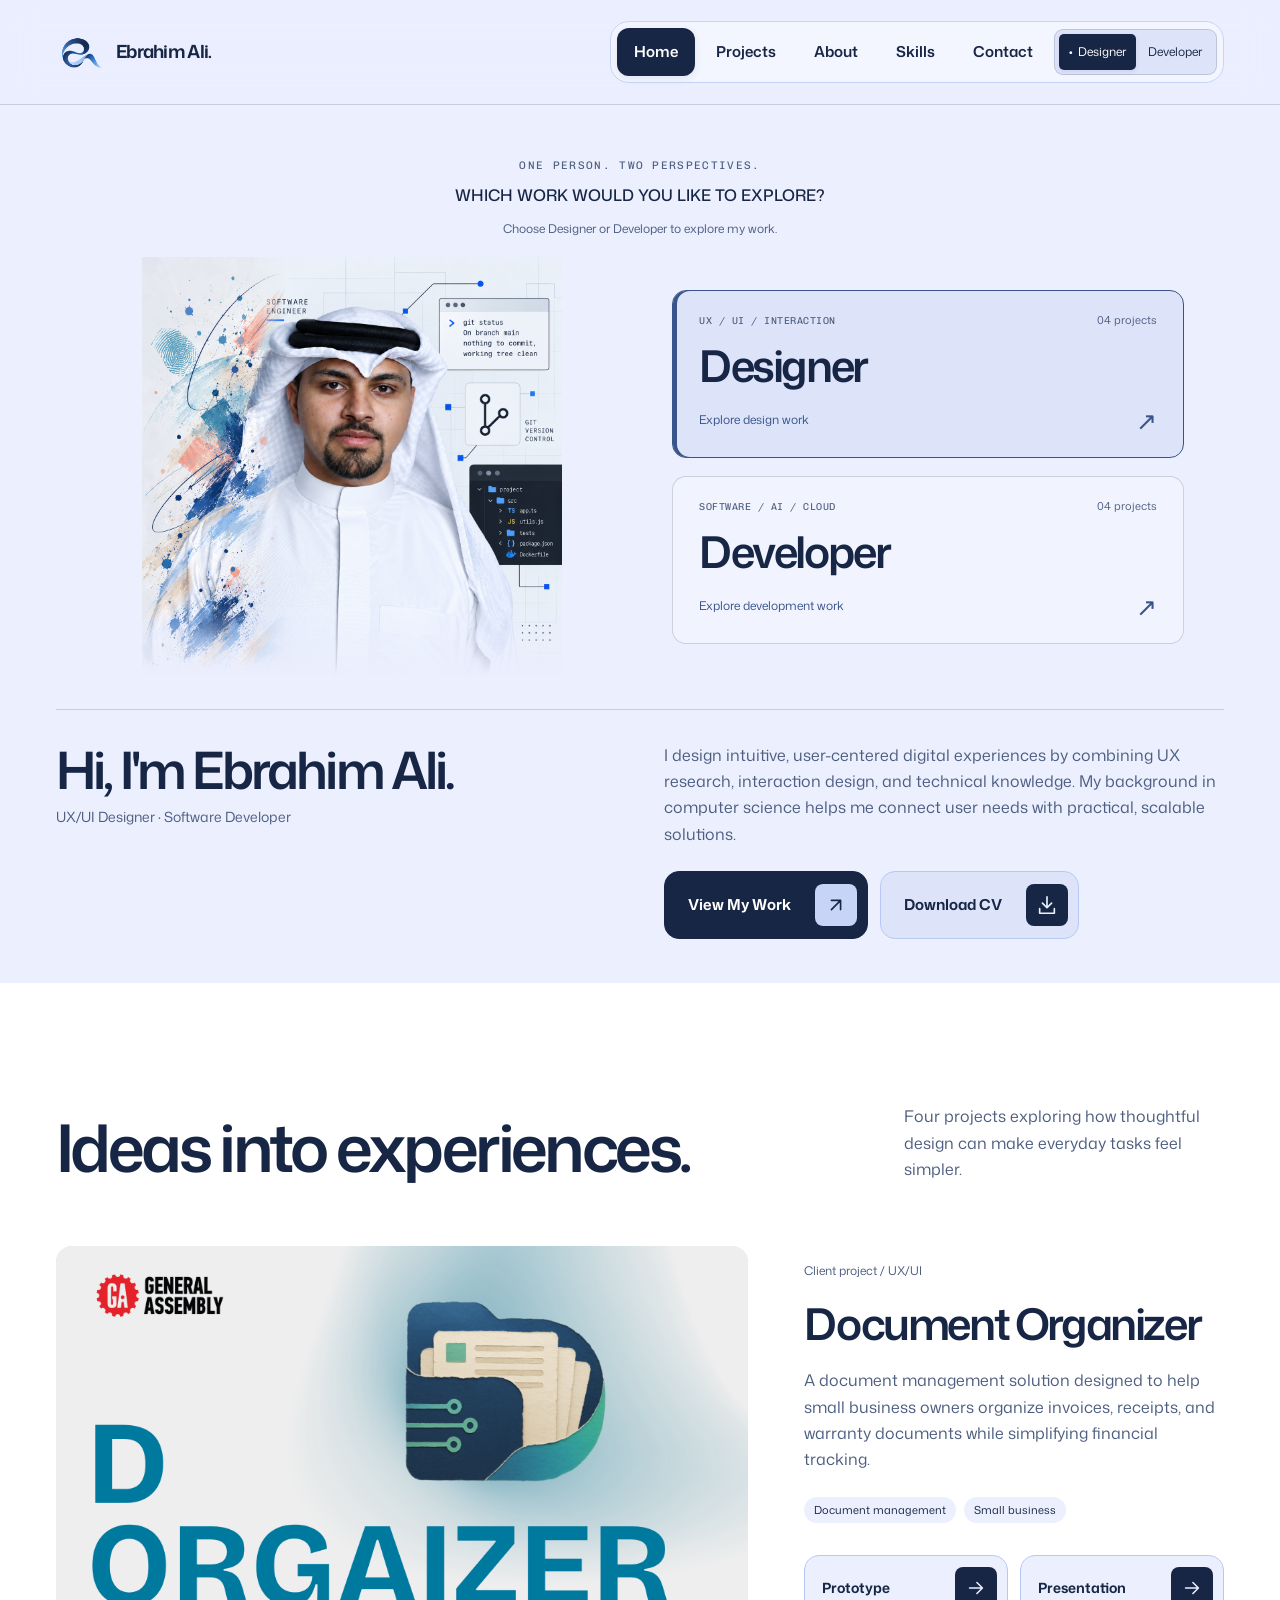
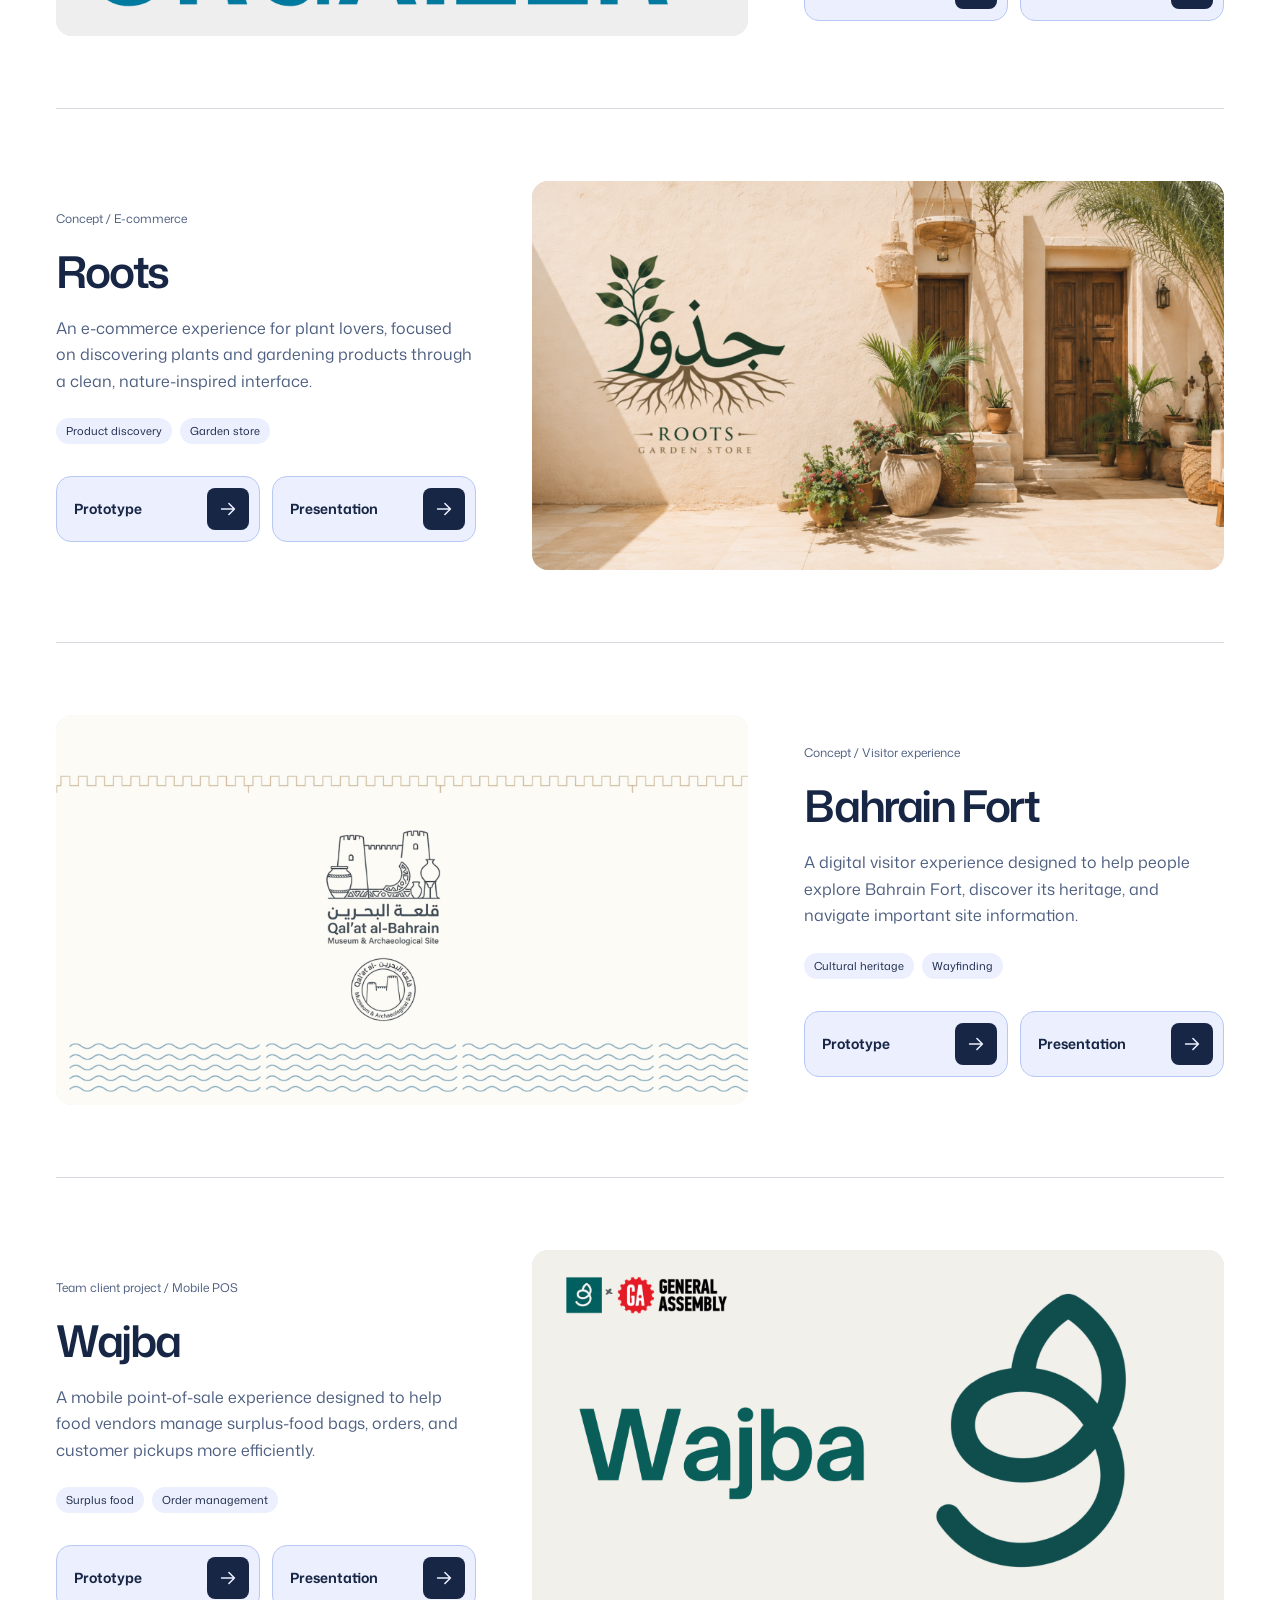
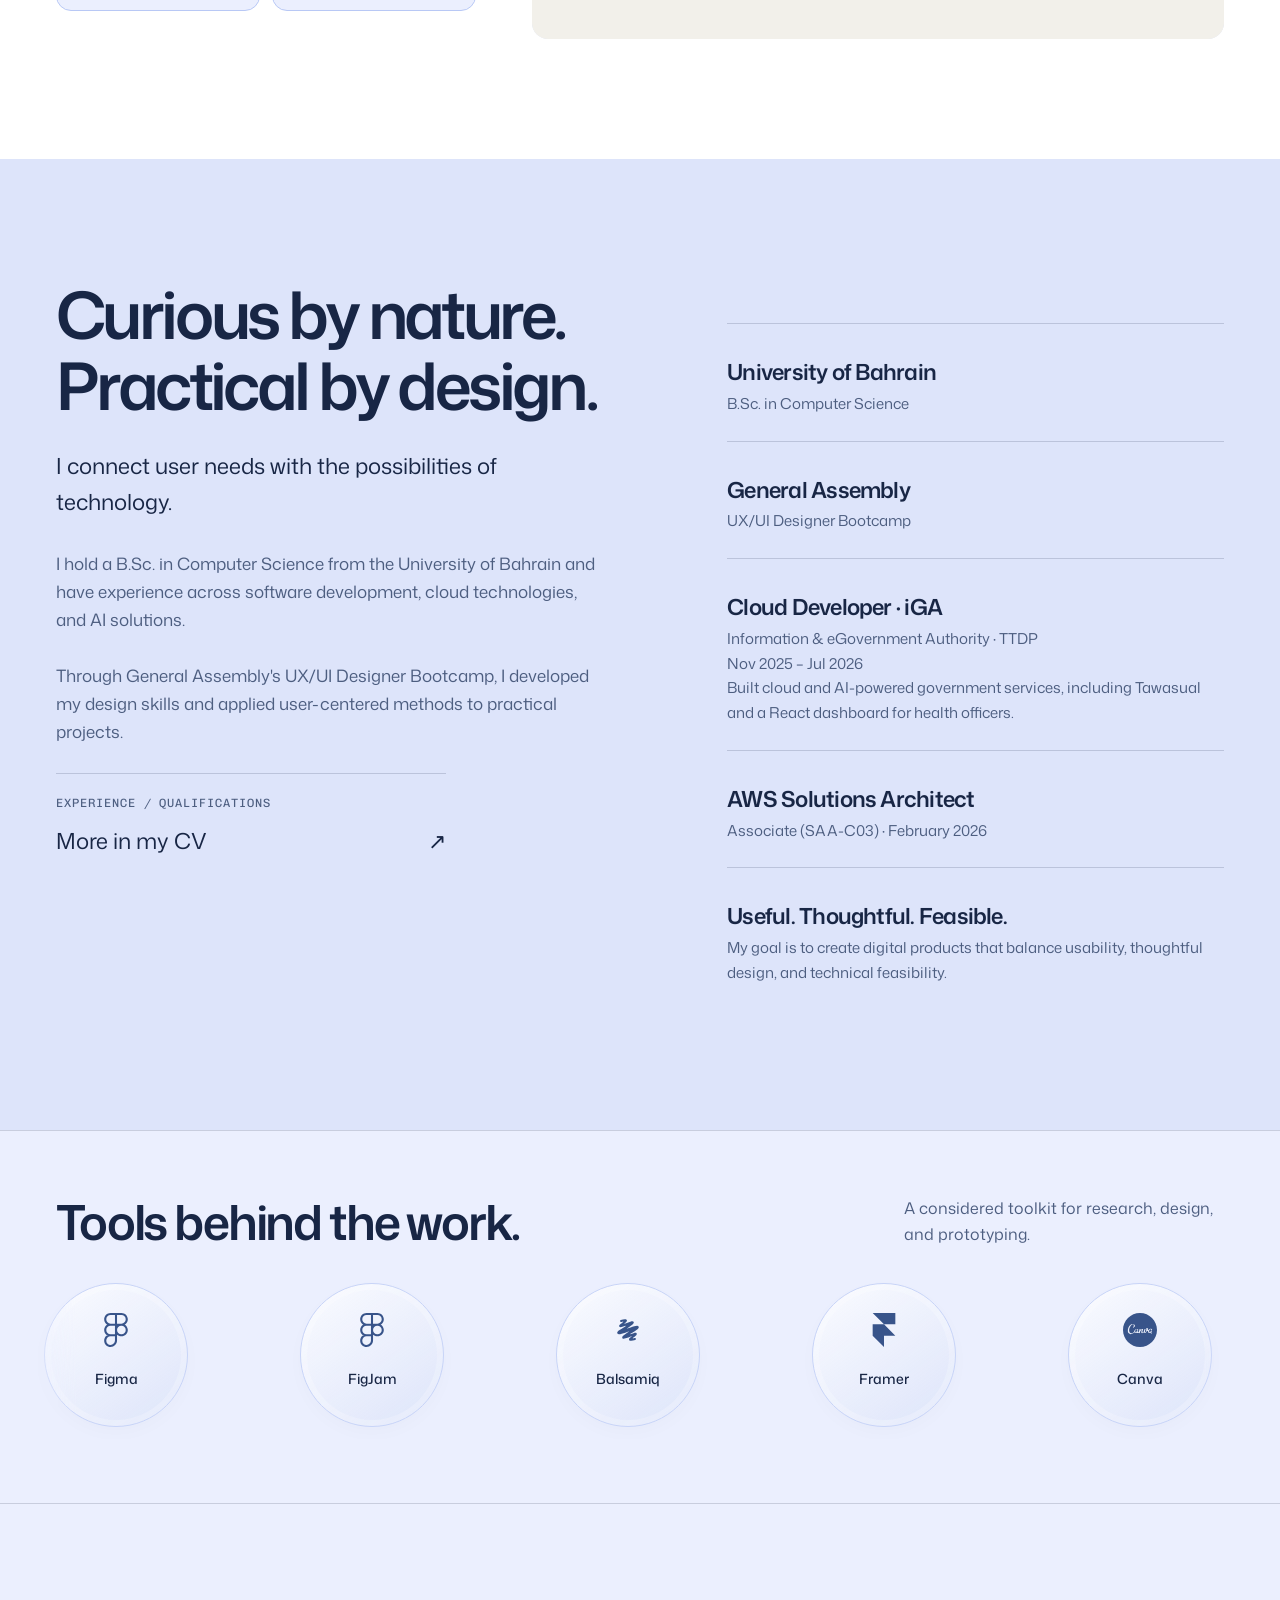
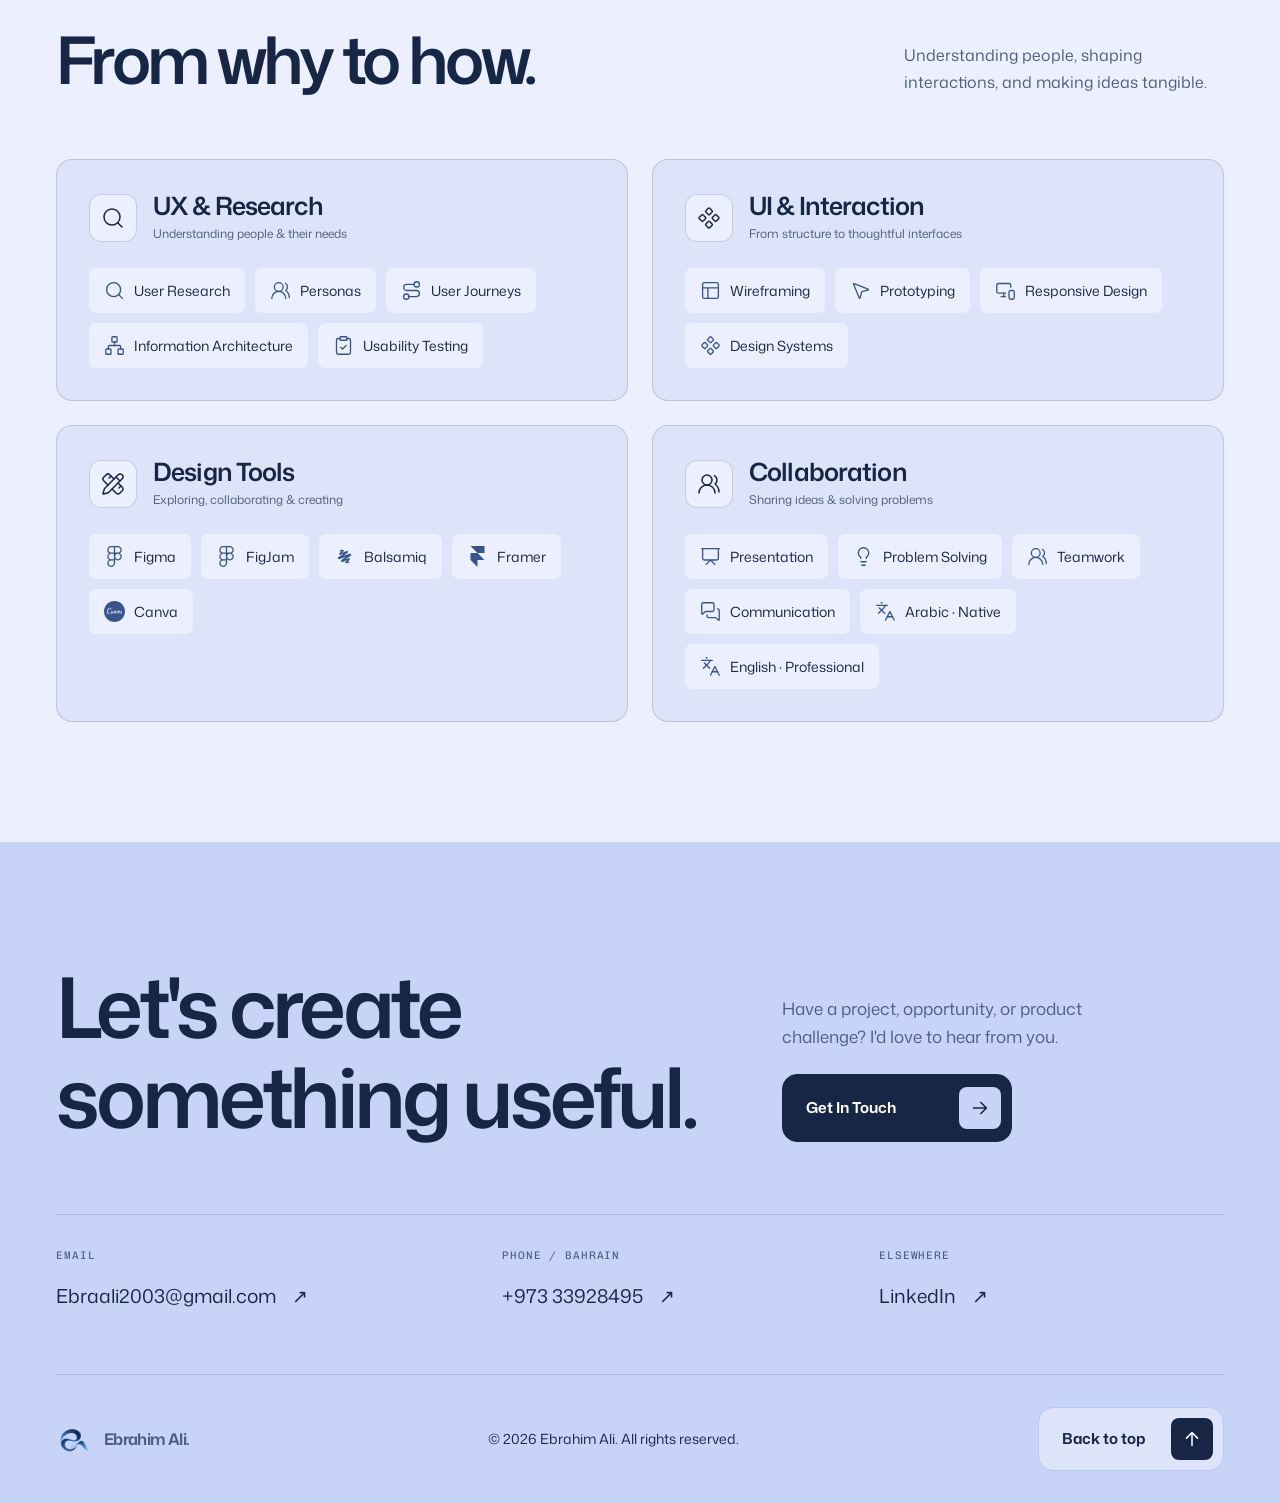
==== commit 918bba4d: "Clarify portfolio project paths and present tools as circular medallions" ====
--- a/Ebrahim Portfolio.html
+++ b/Ebrahim Portfolio.html
@@ -99,23 +99,17 @@
 <main id="main" tabindex="-1">
 <section class="hero" id="home" aria-label="Introduction" tabindex="-1">
 <div class="wrap">
-<p class="track-prompt mono">ONE PERSON. TWO PERSPECTIVES.<span>Choose your path.</span></p>
+<p class="track-prompt mono">ONE PERSON. TWO PERSPECTIVES.<span>Which work would you like to explore?</span></p>
 <p class="track-status" aria-live="polite" aria-atomic="true">Choose Designer or Developer to explore my work.</p>
 <div class="hero-stage" data-portrait="split">
-<div class="discipline">
-<h2><button class="role-switch" type="button" data-role="designer" aria-pressed="false" aria-controls="designer-projects developer-projects">Designer<span aria-hidden="true">.</span></button></h2>
-<p>UX/UI · Research · Interaction</p><span class="role-hint" aria-hidden="true">View design work ↗</span>
-</div>
+<div class="discipline"><h2><button class="role-switch" type="button" data-role="designer" aria-pressed="false" aria-controls="designer-projects developer-projects" aria-label="View Designer projects"><span class="path-card-top"><span class="mono">UX / UI / INTERACTION</span><span class="path-count">04 projects</span></span><span class="path-title">Designer</span><span class="path-card-bottom"><span>Explore design work</span><span aria-hidden="true">↗</span></span></button></h2></div>
 <div class="portrait" id="hero-portrait" role="img" aria-label="Ebrahim Ali — designer and developer">
 <div class="portrait-frame">
 <div class="portrait-layer portrait-layer-photo"><img class="portrait-photo" src="Modern Software Engineer Portrait.png" width="1024" height="1024" decoding="async" alt="" aria-hidden="true"></div>
 <div class="portrait-layer portrait-layer-art"><img class="portrait-art" src="Painterly Emirati Portrait with Abstract Strokes.png" width="1024" height="1024" fetchpriority="high" decoding="async" alt="" aria-hidden="true"></div>
 </div>
 </div>
-<div class="discipline right">
-<h2><button class="role-switch" type="button" data-role="developer" aria-pressed="false" aria-controls="designer-projects developer-projects">Developer<span aria-hidden="true">.</span></button></h2>
-<p>Software · AI · Cloud</p><span class="role-hint" aria-hidden="true">View development work ↗</span>
-</div>
+<div class="discipline right"><h2><button class="role-switch" type="button" data-role="developer" aria-pressed="false" aria-controls="designer-projects developer-projects" aria-label="View Developer projects"><span class="path-card-top"><span class="mono">SOFTWARE / AI / CLOUD</span><span class="path-count">04 projects</span></span><span class="path-title">Developer</span><span class="path-card-bottom"><span>Explore development work</span><span aria-hidden="true">↗</span></span></button></h2></div>
 </div>
 <div class="hero-bottom">
 <div>
@@ -265,7 +259,7 @@
 </div>
 </div>
 </section>
-<section class="tool-section" aria-labelledby="tools-title"><div class="wrap"><div class="section-head"><h2 id="tools-title">Tools behind the work.</h2><p data-tools-description>A considered toolkit for research, design, and prototyping.</p></div><button class="tools-pause" type="button" aria-pressed="false">Pause motion <span aria-hidden="true">Ⅱ</span></button></div><div class="tool-marquee" data-track-panel="designer"  tabindex="0" aria-label="designer tools; focus or hover to pause"><div class="tool-belt"><div class="tool-set"><span class="tool-chip"><svg xmlns="http://www.w3.org/2000/svg" viewBox="0 0 24 24" class="skill-item-icon icon-brand" aria-hidden="true" focusable="false" data-icon="simple-figma" fill="currentColor" stroke="none"><path d="M15.852 8.981h-4.588V0h4.588c2.476 0 4.49 2.014 4.49 4.49s-2.014 4.491-4.49 4.491zM12.735 7.51h3.117c1.665 0 3.019-1.355 3.019-3.019s-1.355-3.019-3.019-3.019h-3.117V7.51zm0 1.471H8.148c-2.476 0-4.49-2.014-4.49-4.49S5.672 0 8.148 0h4.588v8.981zm-4.587-7.51c-1.665 0-3.019 1.355-3.019 3.019s1.354 3.02 3.019 3.02h3.117V1.471H8.148zm4.587 15.019H8.148c-2.476 0-4.49-2.014-4.49-4.49s2.014-4.49 4.49-4.49h4.588v8.98zM8.148 8.981c-1.665 0-3.019 1.355-3.019 3.019s1.355 3.019 3.019 3.019h3.117V8.981H8.148zM8.172 24c-2.489 0-4.515-2.014-4.515-4.49s2.014-4.49 4.49-4.49h4.588v4.441c0 2.503-2.047 4.539-4.563 4.539zm-.024-7.51a3.023 3.023 0 0 0-3.019 3.019c0 1.665 1.365 3.019 3.044 3.019 1.705 0 3.093-1.376 3.093-3.068v-2.97H8.148zm7.704 0h-.098c-2.476 0-4.49-2.014-4.49-4.49s2.014-4.49 4.49-4.49h.098c2.476 0 4.49 2.014 4.49 4.49s-2.014 4.49-4.49 4.49zm-.097-7.509c-1.665 0-3.019 1.355-3.019 3.019s1.355 3.019 3.019 3.019h.098c1.665 0 3.019-1.355 3.019-3.019s-1.355-3.019-3.019-3.019h-.098z" /></svg><span>Figma</span></span><span class="tool-chip"><svg xmlns="http://www.w3.org/2000/svg" viewBox="0 0 24 24" class="skill-item-icon icon-brand" aria-hidden="true" focusable="false" data-icon="simple-figma" fill="currentColor" stroke="none"><path d="M15.852 8.981h-4.588V0h4.588c2.476 0 4.49 2.014 4.49 4.49s-2.014 4.491-4.49 4.491zM12.735 7.51h3.117c1.665 0 3.019-1.355 3.019-3.019s-1.355-3.019-3.019-3.019h-3.117V7.51zm0 1.471H8.148c-2.476 0-4.49-2.014-4.49-4.49S5.672 0 8.148 0h4.588v8.981zm-4.587-7.51c-1.665 0-3.019 1.355-3.019 3.019s1.354 3.02 3.019 3.02h3.117V1.471H8.148zm4.587 15.019H8.148c-2.476 0-4.49-2.014-4.49-4.49s2.014-4.49 4.49-4.49h4.588v8.98zM8.148 8.981c-1.665 0-3.019 1.355-3.019 3.019s1.355 3.019 3.019 3.019h3.117V8.981H8.148zM8.172 24c-2.489 0-4.515-2.014-4.515-4.49s2.014-4.49 4.49-4.49h4.588v4.441c0 2.503-2.047 4.539-4.563 4.539zm-.024-7.51a3.023 3.023 0 0 0-3.019 3.019c0 1.665 1.365 3.019 3.044 3.019 1.705 0 3.093-1.376 3.093-3.068v-2.97H8.148zm7.704 0h-.098c-2.476 0-4.49-2.014-4.49-4.49s2.014-4.49 4.49-4.49h.098c2.476 0 4.49 2.014 4.49 4.49s-2.014 4.49-4.49 4.49zm-.097-7.509c-1.665 0-3.019 1.355-3.019 3.019s1.355 3.019 3.019 3.019h.098c1.665 0 3.019-1.355 3.019-3.019s-1.355-3.019-3.019-3.019h-.098z" /></svg><span>FigJam</span></span><span class="tool-chip"><svg xmlns="http://www.w3.org/2000/svg" viewBox="0 0 319.8 297.8" class="skill-item-icon icon-brand" aria-hidden="true" focusable="false" data-icon="balsamiq-balsamiq_logomark_black" fill="currentColor" stroke="none"><path d="m182.6 184.7c15.9-10 42.8-26.7 56.6-36.6 15.9-11.3 27.3-20.7 20.2-33.1-6.1-10.5-19.1-8.3-41.3-1.3-20.4 6.5-47.4 16-64 22.1-2 .7-3.4-2-1.6-3.2 20-13.5 42.9-29.9 54.9-40.5 7.7-6.8 8.7-15.1 4.6-20.2-3.5-4.3-8.1-8.7-29.9-1.6-15.7 5.2-35.7 13.6-53.7 20.9-1.9.8-3.4-1.7-1.8-3 4.3-3.6 12.7-10.1 17.3-14.9 7.3-7.7 7.4-15.2 3.7-20.1-1.9-2.6-6.2-6.9-18.3-5.9-10 .8-21.6 2.9-37.2 7.2-11.4 3.2-9.8 20.9 6.4 18 4.1-.7 10-1.9 14.3-2.8 1.8-.4 3 2 1.5 3.1-10.8 8.6-23.6 18.9-29.5 24.2-7.7 6.8-10.8 14.1-5.7 20.9 5.3 6.9 15.7 4.8 28.2 1.2 7.7-2.2 19.7-6.3 28.3-9.2 2-.7 3.3 2.1 1.5 3.2-15.9 10-42.8 26.7-56.6 36.6-15.9 11.3-27.3 20.7-20.2 33.1 6.1 10.5 19.1 8.3 41.3 1.3 20.4-6.5 47.4-16 64-22.1 2-.7 3.4 2 1.6 3.2-20 13.5-42.9 29.9-54.9 40.5-7.7 6.8-8.7 15.1-4.6 20.2 3.5 4.3 8.1 8.7 29.9 1.6 15.7-5.2 35.7-13.6 53.7-20.9 1.9-.8 3.4 1.7 1.8 3-4.3 3.6-12.7 10.1-17.3 14.9-7.3 7.7-7.4 15.2-3.7 20.1 1.9 2.6 6.2 6.9 18.3 5.9 10-.8 21.6-2.9 37.2-7.2 11.4-3.2 9.8-20.9-6.4-18-4.1.7-10 1.9-14.3 2.8-1.8.4-3-2-1.5-3.1 10.8-8.5 23.5-18.8 29.4-24.1 7.7-6.8 10.8-14.1 5.7-20.9-5.3-6.9-15.7-4.8-28.2-1.2-7.7 2.2-19.7 6.3-28.3 9.2-1.8.6-3.2-2.2-1.4-3.3z" /></svg><span>Balsamiq</span></span><span class="tool-chip"><svg xmlns="http://www.w3.org/2000/svg" viewBox="0 0 24 24" class="skill-item-icon icon-brand" aria-hidden="true" focusable="false" data-icon="simple-framer" fill="currentColor" stroke="none"><path d="M4 0h16v8h-8zM4 8h8l8 8H4zM4 16h8v8z" /></svg><span>Framer</span></span><span class="tool-chip"><svg xmlns="http://www.w3.org/2000/svg" viewBox="0 0 24 24" class="skill-item-icon icon-brand" aria-hidden="true" focusable="false" data-icon="simple-canva" fill="currentColor" stroke="none"><path d="M12 0C5.373 0 0 5.373 0 12s5.373 12 12 12 12-5.373 12-12S18.627 0 12 0zM6.962 7.68c.754 0 1.337.549 1.405 1.2.069.583-.171 1.097-.822 1.406-.343.171-.48.172-.549.069-.034-.069 0-.137.069-.206.617-.514.617-.926.548-1.508-.034-.378-.308-.618-.583-.618-1.2 0-2.914 2.674-2.674 4.629.103.754.549 1.646 1.509 1.646.308 0 .65-.103.96-.24.5-.264.799-.47 1.097-.8-.073-.885.704-2.046 1.851-2.046.515 0 .926.205.96.583.068.514-.377.582-.514.582s-.378-.034-.378-.17c-.034-.138.309-.07.275-.378-.035-.206-.24-.274-.446-.274-.72 0-1.131.994-1.029 1.611.035.275.172.549.447.549.205 0 .514-.31.617-.755.068-.308.343-.514.583-.514.102 0 .17.034.205.171v.138c-.034.137-.137.548-.102.651 0 .069.034.171.17.171.092 0 .436-.18.777-.459.117-.59.253-1.298.253-1.357.034-.24.137-.48.617-.48.103 0 .171.034.205.171v.138l-.136.617c.445-.583 1.097-.994 1.508-.994.172 0 .309.102.309.274 0 .103 0 .274-.069.446-.137.377-.309.96-.412 1.474 0 .137.035.274.207.274.171 0 .685-.206 1.096-.754l.007-.004c-.002-.068-.007-.134-.007-.202 0-.411.035-.754.104-.994.068-.274.411-.514.617-.514.103 0 .205.069.205.171 0 .035 0 .103-.034.137-.137.446-.24.857-.24 1.269 0 .24.034.582.102.788 0 .034.035.069.07.069.068 0 .548-.445.89-1.028-.308-.206-.48-.549-.48-.96 0-.72.446-1.097.858-1.097.343 0 .617.24.617.72 0 .308-.103.65-.274.96h.102a.77.77 0 0 0 .584-.24.293.293 0 0 1 .134-.117c.335-.425.83-.74 1.41-.74.48 0 .924.205.959.582.068.515-.378.618-.515.618l-.002-.002c-.138 0-.377-.035-.377-.172 0-.137.309-.068.274-.376-.034-.206-.24-.275-.446-.275-.686 0-1.13.891-1.028 1.611.034.275.171.583.445.583.206 0 .515-.308.652-.754.068-.274.343-.514.583-.514.103 0 .17.034.205.171 0 .069 0 .206-.137.652-.17.308-.171.48-.137.617.034.274.171.48.309.583.034.034.068.102.068.102 0 .069-.034.138-.137.138-.034 0-.068 0-.103-.035-.514-.205-.72-.548-.789-.891-.205.24-.445.377-.72.377-.445 0-.89-.411-.96-.926a1.609 1.609 0 0 1 .075-.649c-.203.13-.422.203-.623.203h-.17c-.447.652-.927 1.098-1.27 1.303a.896.896 0 0 1-.377.104c-.068 0-.171-.035-.205-.104-.095-.152-.156-.392-.193-.667-.481.527-1.145.805-1.453.805-.343 0-.548-.206-.582-.55v-.376c.102-.754.377-1.2.377-1.337a.074.074 0 0 0-.069-.07c-.24 0-1.028.824-1.166 1.373l-.103.445c-.068.309-.377.515-.582.515-.103 0-.172-.035-.206-.172v-.137l.046-.233c-.435.31-.87.508-1.075.508-.308 0-.48-.172-.514-.412-.206.274-.445.412-.754.412-.352 0-.696-.24-.862-.593-.244.275-.523.553-.852.764-.48.309-1.028.549-1.68.549-.582 0-1.097-.309-1.371-.583-.412-.377-.651-.96-.686-1.509-.205-1.68.823-3.84 2.4-4.8.378-.205.755-.343 1.132-.343zm9.77 3.291c-.104 0-.172.172-.172.343 0 .274.137.583.309.755a1.74 1.74 0 0 0 .102-.583c0-.343-.137-.515-.24-.515z" /></svg><span>Canva</span></span></div><div class="tool-set" aria-hidden="true"><span class="tool-chip"><svg xmlns="http://www.w3.org/2000/svg" viewBox="0 0 24 24" class="skill-item-icon icon-brand" aria-hidden="true" focusable="false" data-icon="simple-figma" fill="currentColor" stroke="none"><path d="M15.852 8.981h-4.588V0h4.588c2.476 0 4.49 2.014 4.49 4.49s-2.014 4.491-4.49 4.491zM12.735 7.51h3.117c1.665 0 3.019-1.355 3.019-3.019s-1.355-3.019-3.019-3.019h-3.117V7.51zm0 1.471H8.148c-2.476 0-4.49-2.014-4.49-4.49S5.672 0 8.148 0h4.588v8.981zm-4.587-7.51c-1.665 0-3.019 1.355-3.019 3.019s1.354 3.02 3.019 3.02h3.117V1.471H8.148zm4.587 15.019H8.148c-2.476 0-4.49-2.014-4.49-4.49s2.014-4.49 4.49-4.49h4.588v8.98zM8.148 8.981c-1.665 0-3.019 1.355-3.019 3.019s1.355 3.019 3.019 3.019h3.117V8.981H8.148zM8.172 24c-2.489 0-4.515-2.014-4.515-4.49s2.014-4.49 4.49-4.49h4.588v4.441c0 2.503-2.047 4.539-4.563 4.539zm-.024-7.51a3.023 3.023 0 0 0-3.019 3.019c0 1.665 1.365 3.019 3.044 3.019 1.705 0 3.093-1.376 3.093-3.068v-2.97H8.148zm7.704 0h-.098c-2.476 0-4.49-2.014-4.49-4.49s2.014-4.49 4.49-4.49h.098c2.476 0 4.49 2.014 4.49 4.49s-2.014 4.49-4.49 4.49zm-.097-7.509c-1.665 0-3.019 1.355-3.019 3.019s1.355 3.019 3.019 3.019h.098c1.665 0 3.019-1.355 3.019-3.019s-1.355-3.019-3.019-3.019h-.098z" /></svg><span>Figma</span></span><span class="tool-chip"><svg xmlns="http://www.w3.org/2000/svg" viewBox="0 0 24 24" class="skill-item-icon icon-brand" aria-hidden="true" focusable="false" data-icon="simple-figma" fill="currentColor" stroke="none"><path d="M15.852 8.981h-4.588V0h4.588c2.476 0 4.49 2.014 4.49 4.49s-2.014 4.491-4.49 4.491zM12.735 7.51h3.117c1.665 0 3.019-1.355 3.019-3.019s-1.355-3.019-3.019-3.019h-3.117V7.51zm0 1.471H8.148c-2.476 0-4.49-2.014-4.49-4.49S5.672 0 8.148 0h4.588v8.981zm-4.587-7.51c-1.665 0-3.019 1.355-3.019 3.019s1.354 3.02 3.019 3.02h3.117V1.471H8.148zm4.587 15.019H8.148c-2.476 0-4.49-2.014-4.49-4.49s2.014-4.49 4.49-4.49h4.588v8.98zM8.148 8.981c-1.665 0-3.019 1.355-3.019 3.019s1.355 3.019 3.019 3.019h3.117V8.981H8.148zM8.172 24c-2.489 0-4.515-2.014-4.515-4.49s2.014-4.49 4.49-4.49h4.588v4.441c0 2.503-2.047 4.539-4.563 4.539zm-.024-7.51a3.023 3.023 0 0 0-3.019 3.019c0 1.665 1.365 3.019 3.044 3.019 1.705 0 3.093-1.376 3.093-3.068v-2.97H8.148zm7.704 0h-.098c-2.476 0-4.49-2.014-4.49-4.49s2.014-4.49 4.49-4.49h.098c2.476 0 4.49 2.014 4.49 4.49s-2.014 4.49-4.49 4.49zm-.097-7.509c-1.665 0-3.019 1.355-3.019 3.019s1.355 3.019 3.019 3.019h.098c1.665 0 3.019-1.355 3.019-3.019s-1.355-3.019-3.019-3.019h-.098z" /></svg><span>FigJam</span></span><span class="tool-chip"><svg xmlns="http://www.w3.org/2000/svg" viewBox="0 0 319.8 297.8" class="skill-item-icon icon-brand" aria-hidden="true" focusable="false" data-icon="balsamiq-balsamiq_logomark_black" fill="currentColor" stroke="none"><path d="m182.6 184.7c15.9-10 42.8-26.7 56.6-36.6 15.9-11.3 27.3-20.7 20.2-33.1-6.1-10.5-19.1-8.3-41.3-1.3-20.4 6.5-47.4 16-64 22.1-2 .7-3.4-2-1.6-3.2 20-13.5 42.9-29.9 54.9-40.5 7.7-6.8 8.7-15.1 4.6-20.2-3.5-4.3-8.1-8.7-29.9-1.6-15.7 5.2-35.7 13.6-53.7 20.9-1.9.8-3.4-1.7-1.8-3 4.3-3.6 12.7-10.1 17.3-14.9 7.3-7.7 7.4-15.2 3.7-20.1-1.9-2.6-6.2-6.9-18.3-5.9-10 .8-21.6 2.9-37.2 7.2-11.4 3.2-9.8 20.9 6.4 18 4.1-.7 10-1.9 14.3-2.8 1.8-.4 3 2 1.5 3.1-10.8 8.6-23.6 18.9-29.5 24.2-7.7 6.8-10.8 14.1-5.7 20.9 5.3 6.9 15.7 4.8 28.2 1.2 7.7-2.2 19.7-6.3 28.3-9.2 2-.7 3.3 2.1 1.5 3.2-15.9 10-42.8 26.7-56.6 36.6-15.9 11.3-27.3 20.7-20.2 33.1 6.1 10.5 19.1 8.3 41.3 1.3 20.4-6.5 47.4-16 64-22.1 2-.7 3.4 2 1.6 3.2-20 13.5-42.9 29.9-54.9 40.5-7.7 6.8-8.7 15.1-4.6 20.2 3.5 4.3 8.1 8.7 29.9 1.6 15.7-5.2 35.7-13.6 53.7-20.9 1.9-.8 3.4 1.7 1.8 3-4.3 3.6-12.7 10.1-17.3 14.9-7.3 7.7-7.4 15.2-3.7 20.1 1.9 2.6 6.2 6.9 18.3 5.9 10-.8 21.6-2.9 37.2-7.2 11.4-3.2 9.8-20.9-6.4-18-4.1.7-10 1.9-14.3 2.8-1.8.4-3-2-1.5-3.1 10.8-8.5 23.5-18.8 29.4-24.1 7.7-6.8 10.8-14.1 5.7-20.9-5.3-6.9-15.7-4.8-28.2-1.2-7.7 2.2-19.7 6.3-28.3 9.2-1.8.6-3.2-2.2-1.4-3.3z" /></svg><span>Balsamiq</span></span><span class="tool-chip"><svg xmlns="http://www.w3.org/2000/svg" viewBox="0 0 24 24" class="skill-item-icon icon-brand" aria-hidden="true" focusable="false" data-icon="simple-framer" fill="currentColor" stroke="none"><path d="M4 0h16v8h-8zM4 8h8l8 8H4zM4 16h8v8z" /></svg><span>Framer</span></span><span class="tool-chip"><svg xmlns="http://www.w3.org/2000/svg" viewBox="0 0 24 24" class="skill-item-icon icon-brand" aria-hidden="true" focusable="false" data-icon="simple-canva" fill="currentColor" stroke="none"><path d="M12 0C5.373 0 0 5.373 0 12s5.373 12 12 12 12-5.373 12-12S18.627 0 12 0zM6.962 7.68c.754 0 1.337.549 1.405 1.2.069.583-.171 1.097-.822 1.406-.343.171-.48.172-.549.069-.034-.069 0-.137.069-.206.617-.514.617-.926.548-1.508-.034-.378-.308-.618-.583-.618-1.2 0-2.914 2.674-2.674 4.629.103.754.549 1.646 1.509 1.646.308 0 .65-.103.96-.24.5-.264.799-.47 1.097-.8-.073-.885.704-2.046 1.851-2.046.515 0 .926.205.96.583.068.514-.377.582-.514.582s-.378-.034-.378-.17c-.034-.138.309-.07.275-.378-.035-.206-.24-.274-.446-.274-.72 0-1.131.994-1.029 1.611.035.275.172.549.447.549.205 0 .514-.31.617-.755.068-.308.343-.514.583-.514.102 0 .17.034.205.171v.138c-.034.137-.137.548-.102.651 0 .069.034.171.17.171.092 0 .436-.18.777-.459.117-.59.253-1.298.253-1.357.034-.24.137-.48.617-.48.103 0 .171.034.205.171v.138l-.136.617c.445-.583 1.097-.994 1.508-.994.172 0 .309.102.309.274 0 .103 0 .274-.069.446-.137.377-.309.96-.412 1.474 0 .137.035.274.207.274.171 0 .685-.206 1.096-.754l.007-.004c-.002-.068-.007-.134-.007-.202 0-.411.035-.754.104-.994.068-.274.411-.514.617-.514.103 0 .205.069.205.171 0 .035 0 .103-.034.137-.137.446-.24.857-.24 1.269 0 .24.034.582.102.788 0 .034.035.069.07.069.068 0 .548-.445.89-1.028-.308-.206-.48-.549-.48-.96 0-.72.446-1.097.858-1.097.343 0 .617.24.617.72 0 .308-.103.65-.274.96h.102a.77.77 0 0 0 .584-.24.293.293 0 0 1 .134-.117c.335-.425.83-.74 1.41-.74.48 0 .924.205.959.582.068.515-.378.618-.515.618l-.002-.002c-.138 0-.377-.035-.377-.172 0-.137.309-.068.274-.376-.034-.206-.24-.275-.446-.275-.686 0-1.13.891-1.028 1.611.034.275.171.583.445.583.206 0 .515-.308.652-.754.068-.274.343-.514.583-.514.103 0 .17.034.205.171 0 .069 0 .206-.137.652-.17.308-.171.48-.137.617.034.274.171.48.309.583.034.034.068.102.068.102 0 .069-.034.138-.137.138-.034 0-.068 0-.103-.035-.514-.205-.72-.548-.789-.891-.205.24-.445.377-.72.377-.445 0-.89-.411-.96-.926a1.609 1.609 0 0 1 .075-.649c-.203.13-.422.203-.623.203h-.17c-.447.652-.927 1.098-1.27 1.303a.896.896 0 0 1-.377.104c-.068 0-.171-.035-.205-.104-.095-.152-.156-.392-.193-.667-.481.527-1.145.805-1.453.805-.343 0-.548-.206-.582-.55v-.376c.102-.754.377-1.2.377-1.337a.074.074 0 0 0-.069-.07c-.24 0-1.028.824-1.166 1.373l-.103.445c-.068.309-.377.515-.582.515-.103 0-.172-.035-.206-.172v-.137l.046-.233c-.435.31-.87.508-1.075.508-.308 0-.48-.172-.514-.412-.206.274-.445.412-.754.412-.352 0-.696-.24-.862-.593-.244.275-.523.553-.852.764-.48.309-1.028.549-1.68.549-.582 0-1.097-.309-1.371-.583-.412-.377-.651-.96-.686-1.509-.205-1.68.823-3.84 2.4-4.8.378-.205.755-.343 1.132-.343zm9.77 3.291c-.104 0-.172.172-.172.343 0 .274.137.583.309.755a1.74 1.74 0 0 0 .102-.583c0-.343-.137-.515-.24-.515z" /></svg><span>Canva</span></span></div></div></div><div class="tool-marquee" data-track-panel="developer" hidden tabindex="0" aria-label="developer tools; focus or hover to pause"><div class="tool-belt"><div class="tool-set"><span class="tool-chip"><svg xmlns="http://www.w3.org/2000/svg" viewBox="0 0 24 24" class="skill-item-icon icon-brand" aria-hidden="true" focusable="false" data-icon="simple-react" fill="currentColor" stroke="none"><path d="M14.23 12.004a2.236 2.236 0 0 1-2.235 2.236 2.236 2.236 0 0 1-2.236-2.236 2.236 2.236 0 0 1 2.235-2.236 2.236 2.236 0 0 1 2.236 2.236zm2.648-10.69c-1.346 0-3.107.96-4.888 2.622-1.78-1.653-3.542-2.602-4.887-2.602-.41 0-.783.093-1.106.278-1.375.793-1.683 3.264-.973 6.365C1.98 8.917 0 10.42 0 12.004c0 1.59 1.99 3.097 5.043 4.03-.704 3.113-.39 5.588.988 6.38.32.187.69.275 1.102.275 1.345 0 3.107-.96 4.888-2.624 1.78 1.654 3.542 2.603 4.887 2.603.41 0 .783-.09 1.106-.275 1.374-.792 1.683-3.263.973-6.365C22.02 15.096 24 13.59 24 12.004c0-1.59-1.99-3.097-5.043-4.032.704-3.11.39-5.587-.988-6.38-.318-.184-.688-.277-1.092-.278zm-.005 1.09v.006c.225 0 .406.044.558.127.666.382.955 1.835.73 3.704-.054.46-.142.945-.25 1.44-.96-.236-2.006-.417-3.107-.534-.66-.905-1.345-1.727-2.035-2.447 1.592-1.48 3.087-2.292 4.105-2.295zm-9.77.02c1.012 0 2.514.808 4.11 2.28-.686.72-1.37 1.537-2.02 2.442-1.107.117-2.154.298-3.113.538-.112-.49-.195-.964-.254-1.42-.23-1.868.054-3.32.714-3.707.19-.09.4-.127.563-.132zm4.882 3.05c.455.468.91.992 1.36 1.564-.44-.02-.89-.034-1.345-.034-.46 0-.915.01-1.36.034.44-.572.895-1.096 1.345-1.565zM12 8.1c.74 0 1.477.034 2.202.093.406.582.802 1.203 1.183 1.86.372.64.71 1.29 1.018 1.946-.308.655-.646 1.31-1.013 1.95-.38.66-.773 1.288-1.18 1.87-.728.063-1.466.098-2.21.098-.74 0-1.477-.035-2.202-.093-.406-.582-.802-1.204-1.183-1.86-.372-.64-.71-1.29-1.018-1.946.303-.657.646-1.313 1.013-1.954.38-.66.773-1.286 1.18-1.868.728-.064 1.466-.098 2.21-.098zm-3.635.254c-.24.377-.48.763-.704 1.16-.225.39-.435.782-.635 1.174-.265-.656-.49-1.31-.676-1.947.64-.15 1.315-.283 2.015-.386zm7.26 0c.695.103 1.365.23 2.006.387-.18.632-.405 1.282-.66 1.933-.2-.39-.41-.783-.64-1.174-.225-.392-.465-.774-.705-1.146zm3.063.675c.484.15.944.317 1.375.498 1.732.74 2.852 1.708 2.852 2.476-.005.768-1.125 1.74-2.857 2.475-.42.18-.88.342-1.355.493-.28-.958-.646-1.956-1.1-2.98.45-1.017.81-2.01 1.085-2.964zm-13.395.004c.278.96.645 1.957 1.1 2.98-.45 1.017-.812 2.01-1.086 2.964-.484-.15-.944-.318-1.37-.5-1.732-.737-2.852-1.706-2.852-2.474 0-.768 1.12-1.742 2.852-2.476.42-.18.88-.342 1.356-.494zm11.678 4.28c.265.657.49 1.312.676 1.948-.64.157-1.316.29-2.016.39.24-.375.48-.762.705-1.158.225-.39.435-.788.636-1.18zm-9.945.02c.2.392.41.783.64 1.175.23.39.465.772.705 1.143-.695-.102-1.365-.23-2.006-.386.18-.63.406-1.282.66-1.933zM17.92 16.32c.112.493.2.968.254 1.423.23 1.868-.054 3.32-.714 3.708-.147.09-.338.128-.563.128-1.012 0-2.514-.807-4.11-2.28.686-.72 1.37-1.536 2.02-2.44 1.107-.118 2.154-.3 3.113-.54zm-11.83.01c.96.234 2.006.415 3.107.532.66.905 1.345 1.727 2.035 2.446-1.595 1.483-3.092 2.295-4.11 2.295-.22-.005-.406-.05-.553-.132-.666-.38-.955-1.834-.73-3.703.054-.46.142-.944.25-1.438zm4.56.64c.44.02.89.034 1.345.034.46 0 .915-.01 1.36-.034-.44.572-.895 1.095-1.345 1.565-.455-.47-.91-.993-1.36-1.565z" /></svg><span>React</span></span><span class="tool-chip"><svg xmlns="http://www.w3.org/2000/svg" viewBox="0 0 24 24" class="skill-item-icon icon-brand" aria-hidden="true" focusable="false" data-icon="simple-javascript" fill="currentColor" stroke="none"><path d="M0 0h24v24H0V0zm22.034 18.276c-.175-1.095-.888-2.015-3.003-2.873-.736-.345-1.554-.585-1.797-1.14-.091-.33-.105-.51-.046-.705.15-.646.915-.84 1.515-.66.39.12.75.42.976.9 1.034-.676 1.034-.676 1.755-1.125-.27-.42-.404-.601-.586-.78-.63-.705-1.469-1.065-2.834-1.034l-.705.089c-.676.165-1.32.525-1.71 1.005-1.14 1.291-.811 3.541.569 4.471 1.365 1.02 3.361 1.244 3.616 2.205.24 1.17-.87 1.545-1.966 1.41-.811-.18-1.26-.586-1.755-1.336l-1.83 1.051c.21.48.45.689.81 1.109 1.74 1.756 6.09 1.666 6.871-1.004.029-.09.24-.705.074-1.65l.046.067zm-8.983-7.245h-2.248c0 1.938-.009 3.864-.009 5.805 0 1.232.063 2.363-.138 2.711-.33.689-1.18.601-1.566.48-.396-.196-.597-.466-.83-.855-.063-.105-.11-.196-.127-.196l-1.825 1.125c.305.63.75 1.172 1.324 1.517.855.51 2.004.675 3.207.405.783-.226 1.458-.691 1.811-1.411.51-.93.402-2.07.397-3.346.012-2.054 0-4.109 0-6.179l.004-.056z" /></svg><span>JavaScript</span></span><span class="tool-chip"><svg xmlns="http://www.w3.org/2000/svg" viewBox="0 0 24 24" class="skill-item-icon icon-brand" aria-hidden="true" focusable="false" data-icon="simple-html5" fill="currentColor" stroke="none"><path d="M1.5 0h21l-1.91 21.563L11.977 24l-8.564-2.438L1.5 0zm7.031 9.75l-.232-2.718 10.059.003.23-2.622L5.412 4.41l.698 8.01h9.126l-.326 3.426-2.91.804-2.955-.81-.188-2.11H6.248l.33 4.171L12 19.351l5.379-1.443.744-8.157H8.531z" /></svg><span>HTML</span></span><span class="tool-chip"><svg xmlns="http://www.w3.org/2000/svg" viewBox="0 0 24 24" class="skill-item-icon icon-brand" aria-hidden="true" focusable="false" data-icon="simple-css" fill="currentColor" stroke="none"><path d="M0 0v20.16A3.84 3.84 0 0 0 3.84 24h16.32A3.84 3.84 0 0 0 24 20.16V3.84A3.84 3.84 0 0 0 20.16 0Zm14.256 13.08c1.56 0 2.28 1.08 2.304 2.64h-1.608c.024-.288-.048-.6-.144-.84-.096-.192-.288-.264-.552-.264-.456 0-.696.264-.696.84-.024.576.288.888.768 1.08.72.288 1.608.744 1.92 1.296q.432.648.432 1.656c0 1.608-.912 2.592-2.496 2.592-1.656 0-2.4-1.032-2.424-2.688h1.68c0 .792.264 1.176.792 1.176.264 0 .456-.072.552-.24.192-.312.24-1.176-.048-1.512-.312-.408-.912-.6-1.32-.816q-.828-.396-1.224-.936c-.24-.36-.36-.888-.36-1.536 0-1.44.936-2.472 2.424-2.448m5.4 0c1.584 0 2.304 1.08 2.328 2.64h-1.608c0-.288-.048-.6-.168-.84-.096-.192-.264-.264-.528-.264-.48 0-.72.264-.72.84s.288.888.792 1.08c.696.288 1.608.744 1.92 1.296.264.432.408.984.408 1.656.024 1.608-.888 2.592-2.472 2.592-1.68 0-2.424-1.056-2.448-2.688h1.68c0 .744.264 1.176.792 1.176.264 0 .456-.072.552-.24.216-.312.264-1.176-.048-1.512-.288-.408-.888-.6-1.32-.816-.552-.264-.96-.576-1.2-.936s-.36-.888-.36-1.536c-.024-1.44.912-2.472 2.4-2.448m-11.031.018c.711-.006 1.419.198 1.839.63.432.432.672 1.128.648 1.992H9.336c.024-.456-.096-.792-.432-.96-.312-.144-.768-.048-.888.24-.12.264-.192.576-.168.864v3.504c0 .744.264 1.128.768 1.128a.65.65 0 0 0 .552-.264c.168-.24.192-.552.168-.84h1.776c.096 1.632-.984 2.712-2.568 2.688-1.536 0-2.496-.864-2.472-2.472v-4.032c0-.816.24-1.44.696-1.848.432-.408 1.146-.624 1.857-.63" /></svg><span>CSS</span></span><span class="tool-chip"><svg xmlns="http://www.w3.org/2000/svg" viewBox="0 0 24 24" class="skill-item-icon icon-brand" aria-hidden="true" focusable="false" data-icon="simple-flutter" fill="currentColor" stroke="none"><path d="M14.314 0L2.3 12 6 15.7 21.684.013h-7.357zm.014 11.072L7.857 17.53l6.47 6.47H21.7l-6.46-6.468 6.46-6.46h-7.37z" /></svg><span>Flutter</span></span><span class="tool-chip"><svg xmlns="http://www.w3.org/2000/svg" viewBox="0 0 24 24" class="skill-item-icon icon-brand" aria-hidden="true" focusable="false" data-icon="simple-flutter" fill="currentColor" stroke="none"><path d="M14.314 0L2.3 12 6 15.7 21.684.013h-7.357zm.014 11.072L7.857 17.53l6.47 6.47H21.7l-6.46-6.468 6.46-6.46h-7.37z" /></svg><span>Dart</span></span><span class="tool-chip"><svg xmlns="http://www.w3.org/2000/svg" viewBox="0 0 128 128" class="skill-item-icon icon-brand" aria-hidden="true" focusable="false" data-icon="devicon-amazonwebservices-plain-wordmark" fill="currentColor" stroke="none">
+<section class="tool-section" aria-labelledby="tools-title"><div class="wrap"><div class="section-head"><h2 id="tools-title">Tools behind the work.</h2><p data-tools-description>A considered toolkit for research, design, and prototyping.</p></div></div><div class="tool-marquee" data-track-panel="designer"  tabindex="0" aria-label="designer tools; focus or hover to pause"><div class="tool-belt"><div class="tool-set"><span class="tool-chip"><svg xmlns="http://www.w3.org/2000/svg" viewBox="0 0 24 24" class="skill-item-icon icon-brand" aria-hidden="true" focusable="false" data-icon="simple-figma" fill="currentColor" stroke="none"><path d="M15.852 8.981h-4.588V0h4.588c2.476 0 4.49 2.014 4.49 4.49s-2.014 4.491-4.49 4.491zM12.735 7.51h3.117c1.665 0 3.019-1.355 3.019-3.019s-1.355-3.019-3.019-3.019h-3.117V7.51zm0 1.471H8.148c-2.476 0-4.49-2.014-4.49-4.49S5.672 0 8.148 0h4.588v8.981zm-4.587-7.51c-1.665 0-3.019 1.355-3.019 3.019s1.354 3.02 3.019 3.02h3.117V1.471H8.148zm4.587 15.019H8.148c-2.476 0-4.49-2.014-4.49-4.49s2.014-4.49 4.49-4.49h4.588v8.98zM8.148 8.981c-1.665 0-3.019 1.355-3.019 3.019s1.355 3.019 3.019 3.019h3.117V8.981H8.148zM8.172 24c-2.489 0-4.515-2.014-4.515-4.49s2.014-4.49 4.49-4.49h4.588v4.441c0 2.503-2.047 4.539-4.563 4.539zm-.024-7.51a3.023 3.023 0 0 0-3.019 3.019c0 1.665 1.365 3.019 3.044 3.019 1.705 0 3.093-1.376 3.093-3.068v-2.97H8.148zm7.704 0h-.098c-2.476 0-4.49-2.014-4.49-4.49s2.014-4.49 4.49-4.49h.098c2.476 0 4.49 2.014 4.49 4.49s-2.014 4.49-4.49 4.49zm-.097-7.509c-1.665 0-3.019 1.355-3.019 3.019s1.355 3.019 3.019 3.019h.098c1.665 0 3.019-1.355 3.019-3.019s-1.355-3.019-3.019-3.019h-.098z" /></svg><span>Figma</span></span><span class="tool-chip"><svg xmlns="http://www.w3.org/2000/svg" viewBox="0 0 24 24" class="skill-item-icon icon-brand" aria-hidden="true" focusable="false" data-icon="simple-figma" fill="currentColor" stroke="none"><path d="M15.852 8.981h-4.588V0h4.588c2.476 0 4.49 2.014 4.49 4.49s-2.014 4.491-4.49 4.491zM12.735 7.51h3.117c1.665 0 3.019-1.355 3.019-3.019s-1.355-3.019-3.019-3.019h-3.117V7.51zm0 1.471H8.148c-2.476 0-4.49-2.014-4.49-4.49S5.672 0 8.148 0h4.588v8.981zm-4.587-7.51c-1.665 0-3.019 1.355-3.019 3.019s1.354 3.02 3.019 3.02h3.117V1.471H8.148zm4.587 15.019H8.148c-2.476 0-4.49-2.014-4.49-4.49s2.014-4.49 4.49-4.49h4.588v8.98zM8.148 8.981c-1.665 0-3.019 1.355-3.019 3.019s1.355 3.019 3.019 3.019h3.117V8.981H8.148zM8.172 24c-2.489 0-4.515-2.014-4.515-4.49s2.014-4.49 4.49-4.49h4.588v4.441c0 2.503-2.047 4.539-4.563 4.539zm-.024-7.51a3.023 3.023 0 0 0-3.019 3.019c0 1.665 1.365 3.019 3.044 3.019 1.705 0 3.093-1.376 3.093-3.068v-2.97H8.148zm7.704 0h-.098c-2.476 0-4.49-2.014-4.49-4.49s2.014-4.49 4.49-4.49h.098c2.476 0 4.49 2.014 4.49 4.49s-2.014 4.49-4.49 4.49zm-.097-7.509c-1.665 0-3.019 1.355-3.019 3.019s1.355 3.019 3.019 3.019h.098c1.665 0 3.019-1.355 3.019-3.019s-1.355-3.019-3.019-3.019h-.098z" /></svg><span>FigJam</span></span><span class="tool-chip"><svg xmlns="http://www.w3.org/2000/svg" viewBox="0 0 319.8 297.8" class="skill-item-icon icon-brand" aria-hidden="true" focusable="false" data-icon="balsamiq-balsamiq_logomark_black" fill="currentColor" stroke="none"><path d="m182.6 184.7c15.9-10 42.8-26.7 56.6-36.6 15.9-11.3 27.3-20.7 20.2-33.1-6.1-10.5-19.1-8.3-41.3-1.3-20.4 6.5-47.4 16-64 22.1-2 .7-3.4-2-1.6-3.2 20-13.5 42.9-29.9 54.9-40.5 7.7-6.8 8.7-15.1 4.6-20.2-3.5-4.3-8.1-8.7-29.9-1.6-15.7 5.2-35.7 13.6-53.7 20.9-1.9.8-3.4-1.7-1.8-3 4.3-3.6 12.7-10.1 17.3-14.9 7.3-7.7 7.4-15.2 3.7-20.1-1.9-2.6-6.2-6.9-18.3-5.9-10 .8-21.6 2.9-37.2 7.2-11.4 3.2-9.8 20.9 6.4 18 4.1-.7 10-1.9 14.3-2.8 1.8-.4 3 2 1.5 3.1-10.8 8.6-23.6 18.9-29.5 24.2-7.7 6.8-10.8 14.1-5.7 20.9 5.3 6.9 15.7 4.8 28.2 1.2 7.7-2.2 19.7-6.3 28.3-9.2 2-.7 3.3 2.1 1.5 3.2-15.9 10-42.8 26.7-56.6 36.6-15.9 11.3-27.3 20.7-20.2 33.1 6.1 10.5 19.1 8.3 41.3 1.3 20.4-6.5 47.4-16 64-22.1 2-.7 3.4 2 1.6 3.2-20 13.5-42.9 29.9-54.9 40.5-7.7 6.8-8.7 15.1-4.6 20.2 3.5 4.3 8.1 8.7 29.9 1.6 15.7-5.2 35.7-13.6 53.7-20.9 1.9-.8 3.4 1.7 1.8 3-4.3 3.6-12.7 10.1-17.3 14.9-7.3 7.7-7.4 15.2-3.7 20.1 1.9 2.6 6.2 6.9 18.3 5.9 10-.8 21.6-2.9 37.2-7.2 11.4-3.2 9.8-20.9-6.4-18-4.1.7-10 1.9-14.3 2.8-1.8.4-3-2-1.5-3.1 10.8-8.5 23.5-18.8 29.4-24.1 7.7-6.8 10.8-14.1 5.7-20.9-5.3-6.9-15.7-4.8-28.2-1.2-7.7 2.2-19.7 6.3-28.3 9.2-1.8.6-3.2-2.2-1.4-3.3z" /></svg><span>Balsamiq</span></span><span class="tool-chip"><svg xmlns="http://www.w3.org/2000/svg" viewBox="0 0 24 24" class="skill-item-icon icon-brand" aria-hidden="true" focusable="false" data-icon="simple-framer" fill="currentColor" stroke="none"><path d="M4 0h16v8h-8zM4 8h8l8 8H4zM4 16h8v8z" /></svg><span>Framer</span></span><span class="tool-chip"><svg xmlns="http://www.w3.org/2000/svg" viewBox="0 0 24 24" class="skill-item-icon icon-brand" aria-hidden="true" focusable="false" data-icon="simple-canva" fill="currentColor" stroke="none"><path d="M12 0C5.373 0 0 5.373 0 12s5.373 12 12 12 12-5.373 12-12S18.627 0 12 0zM6.962 7.68c.754 0 1.337.549 1.405 1.2.069.583-.171 1.097-.822 1.406-.343.171-.48.172-.549.069-.034-.069 0-.137.069-.206.617-.514.617-.926.548-1.508-.034-.378-.308-.618-.583-.618-1.2 0-2.914 2.674-2.674 4.629.103.754.549 1.646 1.509 1.646.308 0 .65-.103.96-.24.5-.264.799-.47 1.097-.8-.073-.885.704-2.046 1.851-2.046.515 0 .926.205.96.583.068.514-.377.582-.514.582s-.378-.034-.378-.17c-.034-.138.309-.07.275-.378-.035-.206-.24-.274-.446-.274-.72 0-1.131.994-1.029 1.611.035.275.172.549.447.549.205 0 .514-.31.617-.755.068-.308.343-.514.583-.514.102 0 .17.034.205.171v.138c-.034.137-.137.548-.102.651 0 .069.034.171.17.171.092 0 .436-.18.777-.459.117-.59.253-1.298.253-1.357.034-.24.137-.48.617-.48.103 0 .171.034.205.171v.138l-.136.617c.445-.583 1.097-.994 1.508-.994.172 0 .309.102.309.274 0 .103 0 .274-.069.446-.137.377-.309.96-.412 1.474 0 .137.035.274.207.274.171 0 .685-.206 1.096-.754l.007-.004c-.002-.068-.007-.134-.007-.202 0-.411.035-.754.104-.994.068-.274.411-.514.617-.514.103 0 .205.069.205.171 0 .035 0 .103-.034.137-.137.446-.24.857-.24 1.269 0 .24.034.582.102.788 0 .034.035.069.07.069.068 0 .548-.445.89-1.028-.308-.206-.48-.549-.48-.96 0-.72.446-1.097.858-1.097.343 0 .617.24.617.72 0 .308-.103.65-.274.96h.102a.77.77 0 0 0 .584-.24.293.293 0 0 1 .134-.117c.335-.425.83-.74 1.41-.74.48 0 .924.205.959.582.068.515-.378.618-.515.618l-.002-.002c-.138 0-.377-.035-.377-.172 0-.137.309-.068.274-.376-.034-.206-.24-.275-.446-.275-.686 0-1.13.891-1.028 1.611.034.275.171.583.445.583.206 0 .515-.308.652-.754.068-.274.343-.514.583-.514.103 0 .17.034.205.171 0 .069 0 .206-.137.652-.17.308-.171.48-.137.617.034.274.171.48.309.583.034.034.068.102.068.102 0 .069-.034.138-.137.138-.034 0-.068 0-.103-.035-.514-.205-.72-.548-.789-.891-.205.24-.445.377-.72.377-.445 0-.89-.411-.96-.926a1.609 1.609 0 0 1 .075-.649c-.203.13-.422.203-.623.203h-.17c-.447.652-.927 1.098-1.27 1.303a.896.896 0 0 1-.377.104c-.068 0-.171-.035-.205-.104-.095-.152-.156-.392-.193-.667-.481.527-1.145.805-1.453.805-.343 0-.548-.206-.582-.55v-.376c.102-.754.377-1.2.377-1.337a.074.074 0 0 0-.069-.07c-.24 0-1.028.824-1.166 1.373l-.103.445c-.068.309-.377.515-.582.515-.103 0-.172-.035-.206-.172v-.137l.046-.233c-.435.31-.87.508-1.075.508-.308 0-.48-.172-.514-.412-.206.274-.445.412-.754.412-.352 0-.696-.24-.862-.593-.244.275-.523.553-.852.764-.48.309-1.028.549-1.68.549-.582 0-1.097-.309-1.371-.583-.412-.377-.651-.96-.686-1.509-.205-1.68.823-3.84 2.4-4.8.378-.205.755-.343 1.132-.343zm9.77 3.291c-.104 0-.172.172-.172.343 0 .274.137.583.309.755a1.74 1.74 0 0 0 .102-.583c0-.343-.137-.515-.24-.515z" /></svg><span>Canva</span></span></div><div class="tool-set" aria-hidden="true"><span class="tool-chip"><svg xmlns="http://www.w3.org/2000/svg" viewBox="0 0 24 24" class="skill-item-icon icon-brand" aria-hidden="true" focusable="false" data-icon="simple-figma" fill="currentColor" stroke="none"><path d="M15.852 8.981h-4.588V0h4.588c2.476 0 4.49 2.014 4.49 4.49s-2.014 4.491-4.49 4.491zM12.735 7.51h3.117c1.665 0 3.019-1.355 3.019-3.019s-1.355-3.019-3.019-3.019h-3.117V7.51zm0 1.471H8.148c-2.476 0-4.49-2.014-4.49-4.49S5.672 0 8.148 0h4.588v8.981zm-4.587-7.51c-1.665 0-3.019 1.355-3.019 3.019s1.354 3.02 3.019 3.02h3.117V1.471H8.148zm4.587 15.019H8.148c-2.476 0-4.49-2.014-4.49-4.49s2.014-4.49 4.49-4.49h4.588v8.98zM8.148 8.981c-1.665 0-3.019 1.355-3.019 3.019s1.355 3.019 3.019 3.019h3.117V8.981H8.148zM8.172 24c-2.489 0-4.515-2.014-4.515-4.49s2.014-4.49 4.49-4.49h4.588v4.441c0 2.503-2.047 4.539-4.563 4.539zm-.024-7.51a3.023 3.023 0 0 0-3.019 3.019c0 1.665 1.365 3.019 3.044 3.019 1.705 0 3.093-1.376 3.093-3.068v-2.97H8.148zm7.704 0h-.098c-2.476 0-4.49-2.014-4.49-4.49s2.014-4.49 4.49-4.49h.098c2.476 0 4.49 2.014 4.49 4.49s-2.014 4.49-4.49 4.49zm-.097-7.509c-1.665 0-3.019 1.355-3.019 3.019s1.355 3.019 3.019 3.019h.098c1.665 0 3.019-1.355 3.019-3.019s-1.355-3.019-3.019-3.019h-.098z" /></svg><span>Figma</span></span><span class="tool-chip"><svg xmlns="http://www.w3.org/2000/svg" viewBox="0 0 24 24" class="skill-item-icon icon-brand" aria-hidden="true" focusable="false" data-icon="simple-figma" fill="currentColor" stroke="none"><path d="M15.852 8.981h-4.588V0h4.588c2.476 0 4.49 2.014 4.49 4.49s-2.014 4.491-4.49 4.491zM12.735 7.51h3.117c1.665 0 3.019-1.355 3.019-3.019s-1.355-3.019-3.019-3.019h-3.117V7.51zm0 1.471H8.148c-2.476 0-4.49-2.014-4.49-4.49S5.672 0 8.148 0h4.588v8.981zm-4.587-7.51c-1.665 0-3.019 1.355-3.019 3.019s1.354 3.02 3.019 3.02h3.117V1.471H8.148zm4.587 15.019H8.148c-2.476 0-4.49-2.014-4.49-4.49s2.014-4.49 4.49-4.49h4.588v8.98zM8.148 8.981c-1.665 0-3.019 1.355-3.019 3.019s1.355 3.019 3.019 3.019h3.117V8.981H8.148zM8.172 24c-2.489 0-4.515-2.014-4.515-4.49s2.014-4.49 4.49-4.49h4.588v4.441c0 2.503-2.047 4.539-4.563 4.539zm-.024-7.51a3.023 3.023 0 0 0-3.019 3.019c0 1.665 1.365 3.019 3.044 3.019 1.705 0 3.093-1.376 3.093-3.068v-2.97H8.148zm7.704 0h-.098c-2.476 0-4.49-2.014-4.49-4.49s2.014-4.49 4.49-4.49h.098c2.476 0 4.49 2.014 4.49 4.49s-2.014 4.49-4.49 4.49zm-.097-7.509c-1.665 0-3.019 1.355-3.019 3.019s1.355 3.019 3.019 3.019h.098c1.665 0 3.019-1.355 3.019-3.019s-1.355-3.019-3.019-3.019h-.098z" /></svg><span>FigJam</span></span><span class="tool-chip"><svg xmlns="http://www.w3.org/2000/svg" viewBox="0 0 319.8 297.8" class="skill-item-icon icon-brand" aria-hidden="true" focusable="false" data-icon="balsamiq-balsamiq_logomark_black" fill="currentColor" stroke="none"><path d="m182.6 184.7c15.9-10 42.8-26.7 56.6-36.6 15.9-11.3 27.3-20.7 20.2-33.1-6.1-10.5-19.1-8.3-41.3-1.3-20.4 6.5-47.4 16-64 22.1-2 .7-3.4-2-1.6-3.2 20-13.5 42.9-29.9 54.9-40.5 7.7-6.8 8.7-15.1 4.6-20.2-3.5-4.3-8.1-8.7-29.9-1.6-15.7 5.2-35.7 13.6-53.7 20.9-1.9.8-3.4-1.7-1.8-3 4.3-3.6 12.7-10.1 17.3-14.9 7.3-7.7 7.4-15.2 3.7-20.1-1.9-2.6-6.2-6.9-18.3-5.9-10 .8-21.6 2.9-37.2 7.2-11.4 3.2-9.8 20.9 6.4 18 4.1-.7 10-1.9 14.3-2.8 1.8-.4 3 2 1.5 3.1-10.8 8.6-23.6 18.9-29.5 24.2-7.7 6.8-10.8 14.1-5.7 20.9 5.3 6.9 15.7 4.8 28.2 1.2 7.7-2.2 19.7-6.3 28.3-9.2 2-.7 3.3 2.1 1.5 3.2-15.9 10-42.8 26.7-56.6 36.6-15.9 11.3-27.3 20.7-20.2 33.1 6.1 10.5 19.1 8.3 41.3 1.3 20.4-6.5 47.4-16 64-22.1 2-.7 3.4 2 1.6 3.2-20 13.5-42.9 29.9-54.9 40.5-7.7 6.8-8.7 15.1-4.6 20.2 3.5 4.3 8.1 8.7 29.9 1.6 15.7-5.2 35.7-13.6 53.7-20.9 1.9-.8 3.4 1.7 1.8 3-4.3 3.6-12.7 10.1-17.3 14.9-7.3 7.7-7.4 15.2-3.7 20.1 1.9 2.6 6.2 6.9 18.3 5.9 10-.8 21.6-2.9 37.2-7.2 11.4-3.2 9.8-20.9-6.4-18-4.1.7-10 1.9-14.3 2.8-1.8.4-3-2-1.5-3.1 10.8-8.5 23.5-18.8 29.4-24.1 7.7-6.8 10.8-14.1 5.7-20.9-5.3-6.9-15.7-4.8-28.2-1.2-7.7 2.2-19.7 6.3-28.3 9.2-1.8.6-3.2-2.2-1.4-3.3z" /></svg><span>Balsamiq</span></span><span class="tool-chip"><svg xmlns="http://www.w3.org/2000/svg" viewBox="0 0 24 24" class="skill-item-icon icon-brand" aria-hidden="true" focusable="false" data-icon="simple-framer" fill="currentColor" stroke="none"><path d="M4 0h16v8h-8zM4 8h8l8 8H4zM4 16h8v8z" /></svg><span>Framer</span></span><span class="tool-chip"><svg xmlns="http://www.w3.org/2000/svg" viewBox="0 0 24 24" class="skill-item-icon icon-brand" aria-hidden="true" focusable="false" data-icon="simple-canva" fill="currentColor" stroke="none"><path d="M12 0C5.373 0 0 5.373 0 12s5.373 12 12 12 12-5.373 12-12S18.627 0 12 0zM6.962 7.68c.754 0 1.337.549 1.405 1.2.069.583-.171 1.097-.822 1.406-.343.171-.48.172-.549.069-.034-.069 0-.137.069-.206.617-.514.617-.926.548-1.508-.034-.378-.308-.618-.583-.618-1.2 0-2.914 2.674-2.674 4.629.103.754.549 1.646 1.509 1.646.308 0 .65-.103.96-.24.5-.264.799-.47 1.097-.8-.073-.885.704-2.046 1.851-2.046.515 0 .926.205.96.583.068.514-.377.582-.514.582s-.378-.034-.378-.17c-.034-.138.309-.07.275-.378-.035-.206-.24-.274-.446-.274-.72 0-1.131.994-1.029 1.611.035.275.172.549.447.549.205 0 .514-.31.617-.755.068-.308.343-.514.583-.514.102 0 .17.034.205.171v.138c-.034.137-.137.548-.102.651 0 .069.034.171.17.171.092 0 .436-.18.777-.459.117-.59.253-1.298.253-1.357.034-.24.137-.48.617-.48.103 0 .171.034.205.171v.138l-.136.617c.445-.583 1.097-.994 1.508-.994.172 0 .309.102.309.274 0 .103 0 .274-.069.446-.137.377-.309.96-.412 1.474 0 .137.035.274.207.274.171 0 .685-.206 1.096-.754l.007-.004c-.002-.068-.007-.134-.007-.202 0-.411.035-.754.104-.994.068-.274.411-.514.617-.514.103 0 .205.069.205.171 0 .035 0 .103-.034.137-.137.446-.24.857-.24 1.269 0 .24.034.582.102.788 0 .034.035.069.07.069.068 0 .548-.445.89-1.028-.308-.206-.48-.549-.48-.96 0-.72.446-1.097.858-1.097.343 0 .617.24.617.72 0 .308-.103.65-.274.96h.102a.77.77 0 0 0 .584-.24.293.293 0 0 1 .134-.117c.335-.425.83-.74 1.41-.74.48 0 .924.205.959.582.068.515-.378.618-.515.618l-.002-.002c-.138 0-.377-.035-.377-.172 0-.137.309-.068.274-.376-.034-.206-.24-.275-.446-.275-.686 0-1.13.891-1.028 1.611.034.275.171.583.445.583.206 0 .515-.308.652-.754.068-.274.343-.514.583-.514.103 0 .17.034.205.171 0 .069 0 .206-.137.652-.17.308-.171.48-.137.617.034.274.171.48.309.583.034.034.068.102.068.102 0 .069-.034.138-.137.138-.034 0-.068 0-.103-.035-.514-.205-.72-.548-.789-.891-.205.24-.445.377-.72.377-.445 0-.89-.411-.96-.926a1.609 1.609 0 0 1 .075-.649c-.203.13-.422.203-.623.203h-.17c-.447.652-.927 1.098-1.27 1.303a.896.896 0 0 1-.377.104c-.068 0-.171-.035-.205-.104-.095-.152-.156-.392-.193-.667-.481.527-1.145.805-1.453.805-.343 0-.548-.206-.582-.55v-.376c.102-.754.377-1.2.377-1.337a.074.074 0 0 0-.069-.07c-.24 0-1.028.824-1.166 1.373l-.103.445c-.068.309-.377.515-.582.515-.103 0-.172-.035-.206-.172v-.137l.046-.233c-.435.31-.87.508-1.075.508-.308 0-.48-.172-.514-.412-.206.274-.445.412-.754.412-.352 0-.696-.24-.862-.593-.244.275-.523.553-.852.764-.48.309-1.028.549-1.68.549-.582 0-1.097-.309-1.371-.583-.412-.377-.651-.96-.686-1.509-.205-1.68.823-3.84 2.4-4.8.378-.205.755-.343 1.132-.343zm9.77 3.291c-.104 0-.172.172-.172.343 0 .274.137.583.309.755a1.74 1.74 0 0 0 .102-.583c0-.343-.137-.515-.24-.515z" /></svg><span>Canva</span></span></div></div></div><div class="tool-marquee" data-track-panel="developer" hidden tabindex="0" aria-label="developer tools; focus or hover to pause"><div class="tool-belt"><div class="tool-set"><span class="tool-chip"><svg xmlns="http://www.w3.org/2000/svg" viewBox="0 0 24 24" class="skill-item-icon icon-brand" aria-hidden="true" focusable="false" data-icon="simple-react" fill="currentColor" stroke="none"><path d="M14.23 12.004a2.236 2.236 0 0 1-2.235 2.236 2.236 2.236 0 0 1-2.236-2.236 2.236 2.236 0 0 1 2.235-2.236 2.236 2.236 0 0 1 2.236 2.236zm2.648-10.69c-1.346 0-3.107.96-4.888 2.622-1.78-1.653-3.542-2.602-4.887-2.602-.41 0-.783.093-1.106.278-1.375.793-1.683 3.264-.973 6.365C1.98 8.917 0 10.42 0 12.004c0 1.59 1.99 3.097 5.043 4.03-.704 3.113-.39 5.588.988 6.38.32.187.69.275 1.102.275 1.345 0 3.107-.96 4.888-2.624 1.78 1.654 3.542 2.603 4.887 2.603.41 0 .783-.09 1.106-.275 1.374-.792 1.683-3.263.973-6.365C22.02 15.096 24 13.59 24 12.004c0-1.59-1.99-3.097-5.043-4.032.704-3.11.39-5.587-.988-6.38-.318-.184-.688-.277-1.092-.278zm-.005 1.09v.006c.225 0 .406.044.558.127.666.382.955 1.835.73 3.704-.054.46-.142.945-.25 1.44-.96-.236-2.006-.417-3.107-.534-.66-.905-1.345-1.727-2.035-2.447 1.592-1.48 3.087-2.292 4.105-2.295zm-9.77.02c1.012 0 2.514.808 4.11 2.28-.686.72-1.37 1.537-2.02 2.442-1.107.117-2.154.298-3.113.538-.112-.49-.195-.964-.254-1.42-.23-1.868.054-3.32.714-3.707.19-.09.4-.127.563-.132zm4.882 3.05c.455.468.91.992 1.36 1.564-.44-.02-.89-.034-1.345-.034-.46 0-.915.01-1.36.034.44-.572.895-1.096 1.345-1.565zM12 8.1c.74 0 1.477.034 2.202.093.406.582.802 1.203 1.183 1.86.372.64.71 1.29 1.018 1.946-.308.655-.646 1.31-1.013 1.95-.38.66-.773 1.288-1.18 1.87-.728.063-1.466.098-2.21.098-.74 0-1.477-.035-2.202-.093-.406-.582-.802-1.204-1.183-1.86-.372-.64-.71-1.29-1.018-1.946.303-.657.646-1.313 1.013-1.954.38-.66.773-1.286 1.18-1.868.728-.064 1.466-.098 2.21-.098zm-3.635.254c-.24.377-.48.763-.704 1.16-.225.39-.435.782-.635 1.174-.265-.656-.49-1.31-.676-1.947.64-.15 1.315-.283 2.015-.386zm7.26 0c.695.103 1.365.23 2.006.387-.18.632-.405 1.282-.66 1.933-.2-.39-.41-.783-.64-1.174-.225-.392-.465-.774-.705-1.146zm3.063.675c.484.15.944.317 1.375.498 1.732.74 2.852 1.708 2.852 2.476-.005.768-1.125 1.74-2.857 2.475-.42.18-.88.342-1.355.493-.28-.958-.646-1.956-1.1-2.98.45-1.017.81-2.01 1.085-2.964zm-13.395.004c.278.96.645 1.957 1.1 2.98-.45 1.017-.812 2.01-1.086 2.964-.484-.15-.944-.318-1.37-.5-1.732-.737-2.852-1.706-2.852-2.474 0-.768 1.12-1.742 2.852-2.476.42-.18.88-.342 1.356-.494zm11.678 4.28c.265.657.49 1.312.676 1.948-.64.157-1.316.29-2.016.39.24-.375.48-.762.705-1.158.225-.39.435-.788.636-1.18zm-9.945.02c.2.392.41.783.64 1.175.23.39.465.772.705 1.143-.695-.102-1.365-.23-2.006-.386.18-.63.406-1.282.66-1.933zM17.92 16.32c.112.493.2.968.254 1.423.23 1.868-.054 3.32-.714 3.708-.147.09-.338.128-.563.128-1.012 0-2.514-.807-4.11-2.28.686-.72 1.37-1.536 2.02-2.44 1.107-.118 2.154-.3 3.113-.54zm-11.83.01c.96.234 2.006.415 3.107.532.66.905 1.345 1.727 2.035 2.446-1.595 1.483-3.092 2.295-4.11 2.295-.22-.005-.406-.05-.553-.132-.666-.38-.955-1.834-.73-3.703.054-.46.142-.944.25-1.438zm4.56.64c.44.02.89.034 1.345.034.46 0 .915-.01 1.36-.034-.44.572-.895 1.095-1.345 1.565-.455-.47-.91-.993-1.36-1.565z" /></svg><span>React</span></span><span class="tool-chip"><svg xmlns="http://www.w3.org/2000/svg" viewBox="0 0 24 24" class="skill-item-icon icon-brand" aria-hidden="true" focusable="false" data-icon="simple-javascript" fill="currentColor" stroke="none"><path d="M0 0h24v24H0V0zm22.034 18.276c-.175-1.095-.888-2.015-3.003-2.873-.736-.345-1.554-.585-1.797-1.14-.091-.33-.105-.51-.046-.705.15-.646.915-.84 1.515-.66.39.12.75.42.976.9 1.034-.676 1.034-.676 1.755-1.125-.27-.42-.404-.601-.586-.78-.63-.705-1.469-1.065-2.834-1.034l-.705.089c-.676.165-1.32.525-1.71 1.005-1.14 1.291-.811 3.541.569 4.471 1.365 1.02 3.361 1.244 3.616 2.205.24 1.17-.87 1.545-1.966 1.41-.811-.18-1.26-.586-1.755-1.336l-1.83 1.051c.21.48.45.689.81 1.109 1.74 1.756 6.09 1.666 6.871-1.004.029-.09.24-.705.074-1.65l.046.067zm-8.983-7.245h-2.248c0 1.938-.009 3.864-.009 5.805 0 1.232.063 2.363-.138 2.711-.33.689-1.18.601-1.566.48-.396-.196-.597-.466-.83-.855-.063-.105-.11-.196-.127-.196l-1.825 1.125c.305.63.75 1.172 1.324 1.517.855.51 2.004.675 3.207.405.783-.226 1.458-.691 1.811-1.411.51-.93.402-2.07.397-3.346.012-2.054 0-4.109 0-6.179l.004-.056z" /></svg><span>JavaScript</span></span><span class="tool-chip"><svg xmlns="http://www.w3.org/2000/svg" viewBox="0 0 24 24" class="skill-item-icon icon-brand" aria-hidden="true" focusable="false" data-icon="simple-html5" fill="currentColor" stroke="none"><path d="M1.5 0h21l-1.91 21.563L11.977 24l-8.564-2.438L1.5 0zm7.031 9.75l-.232-2.718 10.059.003.23-2.622L5.412 4.41l.698 8.01h9.126l-.326 3.426-2.91.804-2.955-.81-.188-2.11H6.248l.33 4.171L12 19.351l5.379-1.443.744-8.157H8.531z" /></svg><span>HTML</span></span><span class="tool-chip"><svg xmlns="http://www.w3.org/2000/svg" viewBox="0 0 24 24" class="skill-item-icon icon-brand" aria-hidden="true" focusable="false" data-icon="simple-css" fill="currentColor" stroke="none"><path d="M0 0v20.16A3.84 3.84 0 0 0 3.84 24h16.32A3.84 3.84 0 0 0 24 20.16V3.84A3.84 3.84 0 0 0 20.16 0Zm14.256 13.08c1.56 0 2.28 1.08 2.304 2.64h-1.608c.024-.288-.048-.6-.144-.84-.096-.192-.288-.264-.552-.264-.456 0-.696.264-.696.84-.024.576.288.888.768 1.08.72.288 1.608.744 1.92 1.296q.432.648.432 1.656c0 1.608-.912 2.592-2.496 2.592-1.656 0-2.4-1.032-2.424-2.688h1.68c0 .792.264 1.176.792 1.176.264 0 .456-.072.552-.24.192-.312.24-1.176-.048-1.512-.312-.408-.912-.6-1.32-.816q-.828-.396-1.224-.936c-.24-.36-.36-.888-.36-1.536 0-1.44.936-2.472 2.424-2.448m5.4 0c1.584 0 2.304 1.08 2.328 2.64h-1.608c0-.288-.048-.6-.168-.84-.096-.192-.264-.264-.528-.264-.48 0-.72.264-.72.84s.288.888.792 1.08c.696.288 1.608.744 1.92 1.296.264.432.408.984.408 1.656.024 1.608-.888 2.592-2.472 2.592-1.68 0-2.424-1.056-2.448-2.688h1.68c0 .744.264 1.176.792 1.176.264 0 .456-.072.552-.24.216-.312.264-1.176-.048-1.512-.288-.408-.888-.6-1.32-.816-.552-.264-.96-.576-1.2-.936s-.36-.888-.36-1.536c-.024-1.44.912-2.472 2.4-2.448m-11.031.018c.711-.006 1.419.198 1.839.63.432.432.672 1.128.648 1.992H9.336c.024-.456-.096-.792-.432-.96-.312-.144-.768-.048-.888.24-.12.264-.192.576-.168.864v3.504c0 .744.264 1.128.768 1.128a.65.65 0 0 0 .552-.264c.168-.24.192-.552.168-.84h1.776c.096 1.632-.984 2.712-2.568 2.688-1.536 0-2.496-.864-2.472-2.472v-4.032c0-.816.24-1.44.696-1.848.432-.408 1.146-.624 1.857-.63" /></svg><span>CSS</span></span><span class="tool-chip"><svg xmlns="http://www.w3.org/2000/svg" viewBox="0 0 24 24" class="skill-item-icon icon-brand" aria-hidden="true" focusable="false" data-icon="simple-flutter" fill="currentColor" stroke="none"><path d="M14.314 0L2.3 12 6 15.7 21.684.013h-7.357zm.014 11.072L7.857 17.53l6.47 6.47H21.7l-6.46-6.468 6.46-6.46h-7.37z" /></svg><span>Flutter</span></span><span class="tool-chip"><svg xmlns="http://www.w3.org/2000/svg" viewBox="0 0 24 24" class="skill-item-icon icon-brand" aria-hidden="true" focusable="false" data-icon="simple-flutter" fill="currentColor" stroke="none"><path d="M14.314 0L2.3 12 6 15.7 21.684.013h-7.357zm.014 11.072L7.857 17.53l6.47 6.47H21.7l-6.46-6.468 6.46-6.46h-7.37z" /></svg><span>Dart</span></span><span class="tool-chip"><svg xmlns="http://www.w3.org/2000/svg" viewBox="0 0 128 128" class="skill-item-icon icon-brand" aria-hidden="true" focusable="false" data-icon="devicon-amazonwebservices-plain-wordmark" fill="currentColor" stroke="none">
   <path fill="currentColor" d="M108.59 26.148c-1.852 0-3.622.211-5.305.715-1.684.504-3.117 1.223-4.379 2.188a10.829 10.829 0 0 0-3.031 3.453c-.757 1.348-1.137 2.906-1.137 4.676 0 2.187.716 4.25 2.106 6.105 1.386 1.895 3.66 3.324 6.734 4.293l6.106 1.895c2.062.675 3.496 1.391 4.254 2.191.757.801 1.136 1.765 1.136 2.945 0 1.726-.758 3.074-2.191 4-1.43.925-3.492 1.391-6.145 1.391-1.687 0-3.328-.168-5.011-.504a23.102 23.102 0 0 1-4.633-1.476c-.421-.168-.801-.336-1.051-.418a2.357 2.357 0 0 0-.758-.13c-.634 0-.969.423-.969 1.305v2.149a2.919 2.919 0 0 0 .254 1.18c.168.38.629.8 1.305 1.18 1.094.628 2.734 1.179 4.84 1.683 2.105.504 4.297.758 6.484.758 2.15 0 4.129-.297 6.024-.883 1.808-.551 3.367-1.309 4.672-2.36 1.304-1.01 2.316-2.273 3.074-3.707.714-1.429 1.094-3.07 1.094-4.882 0-2.188-.633-4.168-1.938-5.895-1.304-1.727-3.491-3.074-6.523-4.043l-5.98-1.895c-2.23-.713-3.79-1.516-4.634-2.316-.84-.797-1.261-1.808-1.261-2.988 0-1.726.671-2.95 1.98-3.746 1.305-.801 3.199-1.18 5.598-1.18 2.988 0 5.683.547 8.086 1.64.714.337 1.261.508 1.597.508.633 0 .969-.463.969-1.347v-1.98c0-.59-.125-1.051-.379-1.391-.25-.378-.672-.715-1.262-1.051-.422-.254-1.011-.504-1.77-.758a32.528 32.528 0 0 0-2.398-.676c-.886-.168-1.769-.336-2.738-.46a21.347 21.347 0 0 0-2.82-.169zm-86.822.082c-2.316 0-4.508.254-6.57.801-2.063.505-3.831 1.137-5.303 1.895-.59.297-.97.59-1.18.883-.211.296-.293.8-.293 1.476v2.063c0 .882.293 1.304.883 1.304.168 0 .378-.043.674-.125.293-.086.796-.254 1.472-.547a33.416 33.416 0 0 1 4.547-1.433A19.176 19.176 0 0 1 20.547 32c3.242 0 5.513.633 6.863 1.938 1.304 1.303 1.98 3.534 1.98 6.734v3.074c-1.683-.379-3.283-.715-4.843-.926-1.558-.21-3.031-.336-4.461-.336-4.34 0-7.75 1.094-10.316 3.286-2.571 2.187-3.832 5.093-3.832 8.671 0 3.368 1.05 6.063 3.113 8.086 2.066 2.02 4.887 3.032 8.422 3.032 4.97 0 9.097-1.938 12.379-5.813a34.153 34.153 0 0 0 1.304 2.484 13.28 13.28 0 0 0 1.516 1.98c.422.38.844.59 1.266.59.334 0 .714-.128 1.093-.378l2.653-1.77c.546-.42.8-.843.8-1.261a1.86 1.86 0 0 0-.293-.97 22.469 22.469 0 0 1-1.347-3.03c-.297-.925-.465-2.19-.465-3.75h-.086V40c0-4.633-1.176-8.086-3.492-10.36-2.36-2.273-6.025-3.41-11.033-3.41zm19.58 1.012c-.676 0-1.012.379-1.012 1.051 0 .297.129.844.379 1.687l9.894 32.547c.254.8.547 1.387.887 1.641.336.297.84.422 1.598.422h3.62c.759 0 1.347-.125 1.684-.422.34-.293.591-.84.801-1.684l6.485-27.117 6.527 27.16c.168.84.46 1.387.8 1.684.337.292.883.422 1.684.422h3.621c.715 0 1.262-.167 1.598-.422.34-.253.633-.8.887-1.64L90.949 30.02c.168-.46.25-.797.293-1.051.043-.254.086-.466.086-.676 0-.715-.379-1.05-1.055-1.05H86.36c-.757 0-1.308.166-1.644.421-.293.25-.59.8-.84 1.64L76.59 57.517l-6.653-28.211c-.166-.8-.464-1.39-.8-1.64-.336-.298-.884-.423-1.684-.423h-3.367c-.758 0-1.348.167-1.688.422-.335.25-.588.8-.796 1.64l-6.57 27.876-7.075-27.875c-.25-.8-.504-1.39-.84-1.64-.297-.298-.844-.423-1.644-.423h-4.125zM21.64 47.496a31.816 31.816 0 0 1 3.96.25 34.401 34.401 0 0 1 3.872.719v1.765c0 1.435-.168 2.653-.422 3.665-.25 1.01-.758 1.895-1.43 2.695-1.137 1.262-2.484 2.187-4 2.695-1.516.504-2.949.758-4.336.758-1.937 0-3.41-.508-4.422-1.559-1.054-1.01-1.558-2.484-1.558-4.464 0-2.106.675-3.704 2.062-4.84 1.391-1.137 3.454-1.684 6.274-1.684zM118 73.348c-4.432.063-9.664 1.052-13.621 3.832-1.223.883-1.012 2.062.336 1.894 4.508-.547 14.44-1.726 16.21.547 1.77 2.23-1.976 11.62-3.663 15.79-.504 1.26.59 1.769 1.726.8 7.41-6.231 9.348-19.242 7.832-21.137-.757-.925-4.388-1.79-8.82-1.726zM1.63 75.859c-.926.116-1.347 1.236-.368 2.121 16.508 14.902 38.359 23.872 62.613 23.872 17.305 0 37.43-5.43 51.281-15.66 2.273-1.689.298-4.254-2.02-3.204-15.533 6.57-32.421 9.77-47.788 9.77-22.778 0-44.8-6.273-62.653-16.633-.39-.231-.755-.304-1.064-.266z" />
 </svg><span>AWS</span></span><span class="tool-chip"><svg xmlns="http://www.w3.org/2000/svg" viewBox="0 0 24 24" fill="none" stroke="currentColor" stroke-width="1.7" stroke-linecap="round" stroke-linejoin="round" class="skill-item-icon icon-stroke" aria-hidden="true" focusable="false" data-icon="lucide-brain-circuit">
   <path d="M12 13h4" />
--- a/styles.css
+++ b/styles.css
@@ -1187,15 +1187,15 @@
 .tool-section{padding:64px 0;border-top:1px solid var(--line);border-bottom:1px solid var(--line);overflow:hidden}
 .tool-section h2{font-size:clamp(30px,4vw,48px);letter-spacing:-.045em}
 .tool-section .section-head{margin-bottom:24px}
-.tools-pause{border:1px solid var(--line);border-radius:6px;min-height:44px;padding:10px 16px;background:transparent;font-size:12px;cursor:pointer;margin:0 0 24px}
-.tools-pause:hover{background:var(--blue-3)}
+
+
 .tool-marquee{overflow:hidden;mask-image:linear-gradient(90deg,transparent,#000 6%,#000 94%,transparent);padding:6px 0}
 .tool-belt{display:flex;width:max-content;animation:tool-drift 38s linear infinite}
 .tool-set{display:flex;justify-content:space-around;gap:18px;padding-right:18px}
 .tool-chip{display:flex;align-items:center;gap:12px;padding:19px 24px;background:var(--blue-2);border:1px solid var(--line);border-radius:8px;font-size:17px;white-space:nowrap;transition:transform .22s var(--ease),background .22s var(--ease)}
 .tool-chip:hover{transform:translateY(-3px);background:var(--blue-3)}
 .tool-chip svg{width:26px;height:26px;flex:none;fill:currentColor}.tool-chip svg.icon-stroke{fill:none}
-.tool-marquee:hover .tool-belt,.tool-marquee:focus-within .tool-belt,.tool-section.is-paused .tool-belt{animation-play-state:paused}
+.tool-marquee:hover .tool-belt,.tool-marquee:focus-within .tool-belt{animation-play-state:paused}
 @keyframes tool-drift{to{transform:translateX(-50%)}}
 body[data-track=developer] .tool-chip,body[data-track=developer] .skill-group{background:#eef1f7}
 body[data-track=developer] .project-tags{font-family:'Chivo Mono',monospace;font-size:12px}
@@ -1209,12 +1209,48 @@
  .discipline:has([aria-pressed=true]){border-color:var(--action);background:var(--blue-3)}.discipline h2{font-size:clamp(26px,7vw,38px);letter-spacing:-.05em}.role-switch{padding:0 0 6px}.discipline p{font-size:10px;margin-top:6px;margin-left:0!important}.role-hint{font-size:10px;margin-top:8px}
  .portrait{width:100%;max-width:430px;margin:4px auto 0;grid-row:2;grid-column:1/-1}.portrait-frame{aspect-ratio:1.05}.portrait-layer img{object-position:center}
  .nav-wrap{justify-content:space-between}.nav-track-switch{width:100%;gap:6px}.nav-track-switch button{flex:1;min-height:44px;font-size:14px}.track-menu{padding:12px 0 4px}
- .developer-media{padding:24px;aspect-ratio:16/9}.dev-cover-main{padding:12px 0;max-width:100%}.dev-cover-main h3{font-size:clamp(23px,6vw,32px);margin:8px 0}.dev-cover-main p{font-size:10px}.dev-cover-main>.mono{font-size:9px}.dev-cover-bottom{padding-top:10px;font-size:9px}.org-logo,.partner-logo{width:115px;height:28px}.org-logo[data-org=UOB]{width:36px;height:36px}.dev-cover-top>.mono{font-size:9px}.tool-section{padding:40px 0}.tool-section .section-head{display:block}.tool-section .section-head p{margin-top:16px}.tool-chip{font-size:15px;padding:16px 20px}.tools-pause{margin-bottom:12px}
+ .developer-media{padding:24px;aspect-ratio:16/9}.dev-cover-main{padding:12px 0;max-width:100%}.dev-cover-main h3{font-size:clamp(23px,6vw,32px);margin:8px 0}.dev-cover-main p{font-size:10px}.dev-cover-main>.mono{font-size:9px}.dev-cover-bottom{padding-top:10px;font-size:9px}.org-logo,.partner-logo{width:115px;height:28px}.org-logo[data-org=UOB]{width:36px;height:36px}.dev-cover-top>.mono{font-size:9px}.tool-section{padding:40px 0}.tool-section .section-head{display:block}.tool-section .section-head p{margin-top:16px}.tool-chip{font-size:15px;padding:16px 20px}
 }
 @media(prefers-reduced-motion:reduce){
- .tool-belt{animation:none!important;width:100%}.tool-marquee{overflow:visible;mask-image:none;padding-inline:20px}.tool-set{min-width:0!important;width:100%;flex-wrap:wrap;justify-content:center;padding:0;gap:12px}.tool-set[aria-hidden=true]{display:none}.tools-pause{display:none}.tool-chip:hover{transform:none}.role-switch{transition:none}
+ .tool-belt{animation:none!important;width:100%}.tool-marquee{overflow:visible;mask-image:none;padding-inline:20px}.tool-set{min-width:0!important;width:100%;flex-wrap:wrap;justify-content:center;padding:0;gap:12px}.tool-set[aria-hidden=true]{display:none}.tool-chip:hover{transform:none}.role-switch{transition:none}
 }
-body:not(.js) .track-menu,body:not(.js) .tools-pause{display:none}
+body:not(.js) .track-menu,body:not(.js) 
 /* Fade the portrait perimeter into the shared page instead of exposing a square image edge. */
 .portrait-frame{mask-image:linear-gradient(to right,transparent,#000 7%,#000 93%,transparent),linear-gradient(to bottom,transparent,#000 7%,#000 83%,transparent);mask-composite:intersect}
 body:not(.js) .hero-stage{--portrait-reveal:100%}
+/* Intentional project paths, grouped beside one coherent portrait. */
+.hero-stage{grid-template-columns:1fr 1fr;grid-template-rows:1fr 1fr;gap:18px 64px;min-height:420px;padding:10px 40px 32px;align-items:stretch}
+.hero-stage .portrait{grid-column:1;grid-row:1/3;width:100%;max-width:420px;justify-self:center;align-self:center;margin:0}
+.hero-stage .discipline,.hero-stage .discipline.right{grid-column:2;grid-row:1;align-self:end;display:block;padding:0;text-align:left;border:0;background:transparent}
+.hero-stage .discipline.right{grid-row:2;align-self:start}
+.discipline h2{font-size:inherit;letter-spacing:normal;line-height:1}
+.hero-stage .role-switch{display:block;width:100%;padding:22px 26px;border:1px solid var(--line);border-radius:14px;background:#ffffff50;text-align:left;letter-spacing:normal;line-height:1.4;color:var(--ink);transition:border-color .22s var(--ease),background .22s var(--ease),box-shadow .22s var(--ease)}
+.role-switch::after{display:none}
+.hero-stage .role-switch:hover,.hero-stage .role-switch:focus-visible{transform:none;border-color:var(--action);background:var(--blue-2)}
+.hero-stage .role-switch[aria-pressed=true]{border-color:var(--action);background:var(--blue-2);box-shadow:inset 4px 0 0 var(--action)}
+.path-card-top,.path-card-bottom{display:flex;justify-content:space-between;align-items:center;gap:12px;font-size:12px;font-weight:400;color:var(--ink-soft)}
+.path-card-top .mono{font-size:10px;letter-spacing:.05em}
+.path-count{font-size:11px;white-space:nowrap}
+.path-title{display:block;font-size:clamp(32px,3.4vw,48px);line-height:1.15;letter-spacing:-.055em;font-weight:600;margin:12px 0 16px}
+.path-card-bottom{color:var(--action)}
+.path-card-bottom>span:last-child{font-size:25px;line-height:1;transition:transform .22s var(--ease)}
+.role-switch:hover .path-card-bottom>span:last-child{transform:translate(3px,-3px)}
+.tool-marquee{padding-top:12px;padding-bottom:12px}
+.tool-set{align-items:center;gap:24px;padding-right:24px}
+.tool-chip{width:144px;height:144px;min-width:144px;flex:0 0 144px;aspect-ratio:1;border-radius:50%;padding:22px 12px;flex-direction:column;justify-content:center;gap:14px;white-space:normal;text-align:center;line-height:1.3;font-size:14px;font-weight:500;background:linear-gradient(145deg,#ffffffbb,var(--blue-2));border:1px solid var(--blue-3);box-shadow:inset 0 0 0 6px #ffffff35,0 6px 18px #18264505}
+.tool-chip>span{max-width:116px;min-height:36px;display:flex;align-items:center;justify-content:center}
+.tool-chip svg{width:34px;height:34px;transition:transform .22s var(--ease)}
+.tool-chip:hover svg{transform:scale(1.07)}
+body[data-track=developer] .tool-chip{background:linear-gradient(145deg,#ffffffcc,#e7ecf5)}
+@media(min-width:768px) and (max-width:1100px){.hero-stage{grid-template-columns:1fr 1fr;gap:16px 32px;padding-inline:0;min-height:360px}.hero-stage .role-switch{padding:20px}.path-card-top .mono{font-size:9px}.path-count{font-size:10px}}
+@media(max-width:767px){
+ .hero-stage{grid-template-columns:1fr 1fr;grid-template-rows:auto auto;gap:14px 12px;padding:0;min-height:0}
+ .hero-stage .discipline,.hero-stage .discipline.right{grid-column:1;grid-row:1;align-self:stretch}.hero-stage .discipline.right{grid-column:2;grid-row:1;align-self:stretch}
+ .hero-stage .portrait{grid-column:1/-1;grid-row:2;max-width:430px;width:100%;margin:0}
+ .hero-stage .role-switch{height:100%;padding:16px 13px;border-radius:12px}
+ .path-card-top{display:block}.path-card-top .mono{display:block;font-size:8px;letter-spacing:0}.path-count{display:block;margin-top:6px;font-size:10px}.path-title{font-size:clamp(26px,7vw,32px);margin:12px 0}.path-card-bottom{font-size:10px;gap:4px;align-items:end}.path-card-bottom>span:last-child{font-size:20px}.track-prompt span{max-width:25ch}
+ .tool-chip{width:116px;height:116px;min-width:116px;flex-basis:116px;padding:16px 9px;font-size:12px;gap:9px}.tool-chip>span{max-width:95px;min-height:30px}.tool-chip svg{width:28px;height:28px}.tool-set{gap:16px;padding-right:16px}
+}
+@media(prefers-reduced-motion:reduce){.tool-chip:hover svg,.role-switch:hover .path-card-bottom>span:last-child{transform:none}}
+.hero-stage .discipline h2{height:100%}
+.path-card-bottom{min-height:28px}
--- a/styles.css
+++ b/styles.css
@@ -1187,15 +1187,15 @@
 .tool-section{padding:64px 0;border-top:1px solid var(--line);border-bottom:1px solid var(--line);overflow:hidden}
 .tool-section h2{font-size:clamp(30px,4vw,48px);letter-spacing:-.045em}
 .tool-section .section-head{margin-bottom:24px}
-.tools-pause{border:1px solid var(--line);border-radius:6px;min-height:44px;padding:10px 16px;background:transparent;font-size:12px;cursor:pointer;margin:0 0 24px}
-.tools-pause:hover{background:var(--blue-3)}
+
+
 .tool-marquee{overflow:hidden;mask-image:linear-gradient(90deg,transparent,#000 6%,#000 94%,transparent);padding:6px 0}
 .tool-belt{display:flex;width:max-content;animation:tool-drift 38s linear infinite}
 .tool-set{display:flex;justify-content:space-around;gap:18px;padding-right:18px}
 .tool-chip{display:flex;align-items:center;gap:12px;padding:19px 24px;background:var(--blue-2);border:1px solid var(--line);border-radius:8px;font-size:17px;white-space:nowrap;transition:transform .22s var(--ease),background .22s var(--ease)}
 .tool-chip:hover{transform:translateY(-3px);background:var(--blue-3)}
 .tool-chip svg{width:26px;height:26px;flex:none;fill:currentColor}.tool-chip svg.icon-stroke{fill:none}
-.tool-marquee:hover .tool-belt,.tool-marquee:focus-within .tool-belt,.tool-section.is-paused .tool-belt{animation-play-state:paused}
+.tool-marquee:hover .tool-belt,.tool-marquee:focus-within .tool-belt{animation-play-state:paused}
 @keyframes tool-drift{to{transform:translateX(-50%)}}
 body[data-track=developer] .tool-chip,body[data-track=developer] .skill-group{background:#eef1f7}
 body[data-track=developer] .project-tags{font-family:'Chivo Mono',monospace;font-size:12px}
@@ -1209,12 +1209,48 @@
  .discipline:has([aria-pressed=true]){border-color:var(--action);background:var(--blue-3)}.discipline h2{font-size:clamp(26px,7vw,38px);letter-spacing:-.05em}.role-switch{padding:0 0 6px}.discipline p{font-size:10px;margin-top:6px;margin-left:0!important}.role-hint{font-size:10px;margin-top:8px}
  .portrait{width:100%;max-width:430px;margin:4px auto 0;grid-row:2;grid-column:1/-1}.portrait-frame{aspect-ratio:1.05}.portrait-layer img{object-position:center}
  .nav-wrap{justify-content:space-between}.nav-track-switch{width:100%;gap:6px}.nav-track-switch button{flex:1;min-height:44px;font-size:14px}.track-menu{padding:12px 0 4px}
- .developer-media{padding:24px;aspect-ratio:16/9}.dev-cover-main{padding:12px 0;max-width:100%}.dev-cover-main h3{font-size:clamp(23px,6vw,32px);margin:8px 0}.dev-cover-main p{font-size:10px}.dev-cover-main>.mono{font-size:9px}.dev-cover-bottom{padding-top:10px;font-size:9px}.org-logo,.partner-logo{width:115px;height:28px}.org-logo[data-org=UOB]{width:36px;height:36px}.dev-cover-top>.mono{font-size:9px}.tool-section{padding:40px 0}.tool-section .section-head{display:block}.tool-section .section-head p{margin-top:16px}.tool-chip{font-size:15px;padding:16px 20px}.tools-pause{margin-bottom:12px}
+ .developer-media{padding:24px;aspect-ratio:16/9}.dev-cover-main{padding:12px 0;max-width:100%}.dev-cover-main h3{font-size:clamp(23px,6vw,32px);margin:8px 0}.dev-cover-main p{font-size:10px}.dev-cover-main>.mono{font-size:9px}.dev-cover-bottom{padding-top:10px;font-size:9px}.org-logo,.partner-logo{width:115px;height:28px}.org-logo[data-org=UOB]{width:36px;height:36px}.dev-cover-top>.mono{font-size:9px}.tool-section{padding:40px 0}.tool-section .section-head{display:block}.tool-section .section-head p{margin-top:16px}.tool-chip{font-size:15px;padding:16px 20px}
 }
 @media(prefers-reduced-motion:reduce){
- .tool-belt{animation:none!important;width:100%}.tool-marquee{overflow:visible;mask-image:none;padding-inline:20px}.tool-set{min-width:0!important;width:100%;flex-wrap:wrap;justify-content:center;padding:0;gap:12px}.tool-set[aria-hidden=true]{display:none}.tools-pause{display:none}.tool-chip:hover{transform:none}.role-switch{transition:none}
+ .tool-belt{animation:none!important;width:100%}.tool-marquee{overflow:visible;mask-image:none;padding-inline:20px}.tool-set{min-width:0!important;width:100%;flex-wrap:wrap;justify-content:center;padding:0;gap:12px}.tool-set[aria-hidden=true]{display:none}.tool-chip:hover{transform:none}.role-switch{transition:none}
 }
-body:not(.js) .track-menu,body:not(.js) .tools-pause{display:none}
+body:not(.js) .track-menu,body:not(.js) 
 /* Fade the portrait perimeter into the shared page instead of exposing a square image edge. */
 .portrait-frame{mask-image:linear-gradient(to right,transparent,#000 7%,#000 93%,transparent),linear-gradient(to bottom,transparent,#000 7%,#000 83%,transparent);mask-composite:intersect}
 body:not(.js) .hero-stage{--portrait-reveal:100%}
+/* Intentional project paths, grouped beside one coherent portrait. */
+.hero-stage{grid-template-columns:1fr 1fr;grid-template-rows:1fr 1fr;gap:18px 64px;min-height:420px;padding:10px 40px 32px;align-items:stretch}
+.hero-stage .portrait{grid-column:1;grid-row:1/3;width:100%;max-width:420px;justify-self:center;align-self:center;margin:0}
+.hero-stage .discipline,.hero-stage .discipline.right{grid-column:2;grid-row:1;align-self:end;display:block;padding:0;text-align:left;border:0;background:transparent}
+.hero-stage .discipline.right{grid-row:2;align-self:start}
+.discipline h2{font-size:inherit;letter-spacing:normal;line-height:1}
+.hero-stage .role-switch{display:block;width:100%;padding:22px 26px;border:1px solid var(--line);border-radius:14px;background:#ffffff50;text-align:left;letter-spacing:normal;line-height:1.4;color:var(--ink);transition:border-color .22s var(--ease),background .22s var(--ease),box-shadow .22s var(--ease)}
+.role-switch::after{display:none}
+.hero-stage .role-switch:hover,.hero-stage .role-switch:focus-visible{transform:none;border-color:var(--action);background:var(--blue-2)}
+.hero-stage .role-switch[aria-pressed=true]{border-color:var(--action);background:var(--blue-2);box-shadow:inset 4px 0 0 var(--action)}
+.path-card-top,.path-card-bottom{display:flex;justify-content:space-between;align-items:center;gap:12px;font-size:12px;font-weight:400;color:var(--ink-soft)}
+.path-card-top .mono{font-size:10px;letter-spacing:.05em}
+.path-count{font-size:11px;white-space:nowrap}
+.path-title{display:block;font-size:clamp(32px,3.4vw,48px);line-height:1.15;letter-spacing:-.055em;font-weight:600;margin:12px 0 16px}
+.path-card-bottom{color:var(--action)}
+.path-card-bottom>span:last-child{font-size:25px;line-height:1;transition:transform .22s var(--ease)}
+.role-switch:hover .path-card-bottom>span:last-child{transform:translate(3px,-3px)}
+.tool-marquee{padding-top:12px;padding-bottom:12px}
+.tool-set{align-items:center;gap:24px;padding-right:24px}
+.tool-chip{width:144px;height:144px;min-width:144px;flex:0 0 144px;aspect-ratio:1;border-radius:50%;padding:22px 12px;flex-direction:column;justify-content:center;gap:14px;white-space:normal;text-align:center;line-height:1.3;font-size:14px;font-weight:500;background:linear-gradient(145deg,#ffffffbb,var(--blue-2));border:1px solid var(--blue-3);box-shadow:inset 0 0 0 6px #ffffff35,0 6px 18px #18264505}
+.tool-chip>span{max-width:116px;min-height:36px;display:flex;align-items:center;justify-content:center}
+.tool-chip svg{width:34px;height:34px;transition:transform .22s var(--ease)}
+.tool-chip:hover svg{transform:scale(1.07)}
+body[data-track=developer] .tool-chip{background:linear-gradient(145deg,#ffffffcc,#e7ecf5)}
+@media(min-width:768px) and (max-width:1100px){.hero-stage{grid-template-columns:1fr 1fr;gap:16px 32px;padding-inline:0;min-height:360px}.hero-stage .role-switch{padding:20px}.path-card-top .mono{font-size:9px}.path-count{font-size:10px}}
+@media(max-width:767px){
+ .hero-stage{grid-template-columns:1fr 1fr;grid-template-rows:auto auto;gap:14px 12px;padding:0;min-height:0}
+ .hero-stage .discipline,.hero-stage .discipline.right{grid-column:1;grid-row:1;align-self:stretch}.hero-stage .discipline.right{grid-column:2;grid-row:1;align-self:stretch}
+ .hero-stage .portrait{grid-column:1/-1;grid-row:2;max-width:430px;width:100%;margin:0}
+ .hero-stage .role-switch{height:100%;padding:16px 13px;border-radius:12px}
+ .path-card-top{display:block}.path-card-top .mono{display:block;font-size:8px;letter-spacing:0}.path-count{display:block;margin-top:6px;font-size:10px}.path-title{font-size:clamp(26px,7vw,32px);margin:12px 0}.path-card-bottom{font-size:10px;gap:4px;align-items:end}.path-card-bottom>span:last-child{font-size:20px}.track-prompt span{max-width:25ch}
+ .tool-chip{width:116px;height:116px;min-width:116px;flex-basis:116px;padding:16px 9px;font-size:12px;gap:9px}.tool-chip>span{max-width:95px;min-height:30px}.tool-chip svg{width:28px;height:28px}.tool-set{gap:16px;padding-right:16px}
+}
+@media(prefers-reduced-motion:reduce){.tool-chip:hover svg,.role-switch:hover .path-card-bottom>span:last-child{transform:none}}
+.hero-stage .discipline h2{height:100%}
+.path-card-bottom{min-height:28px}
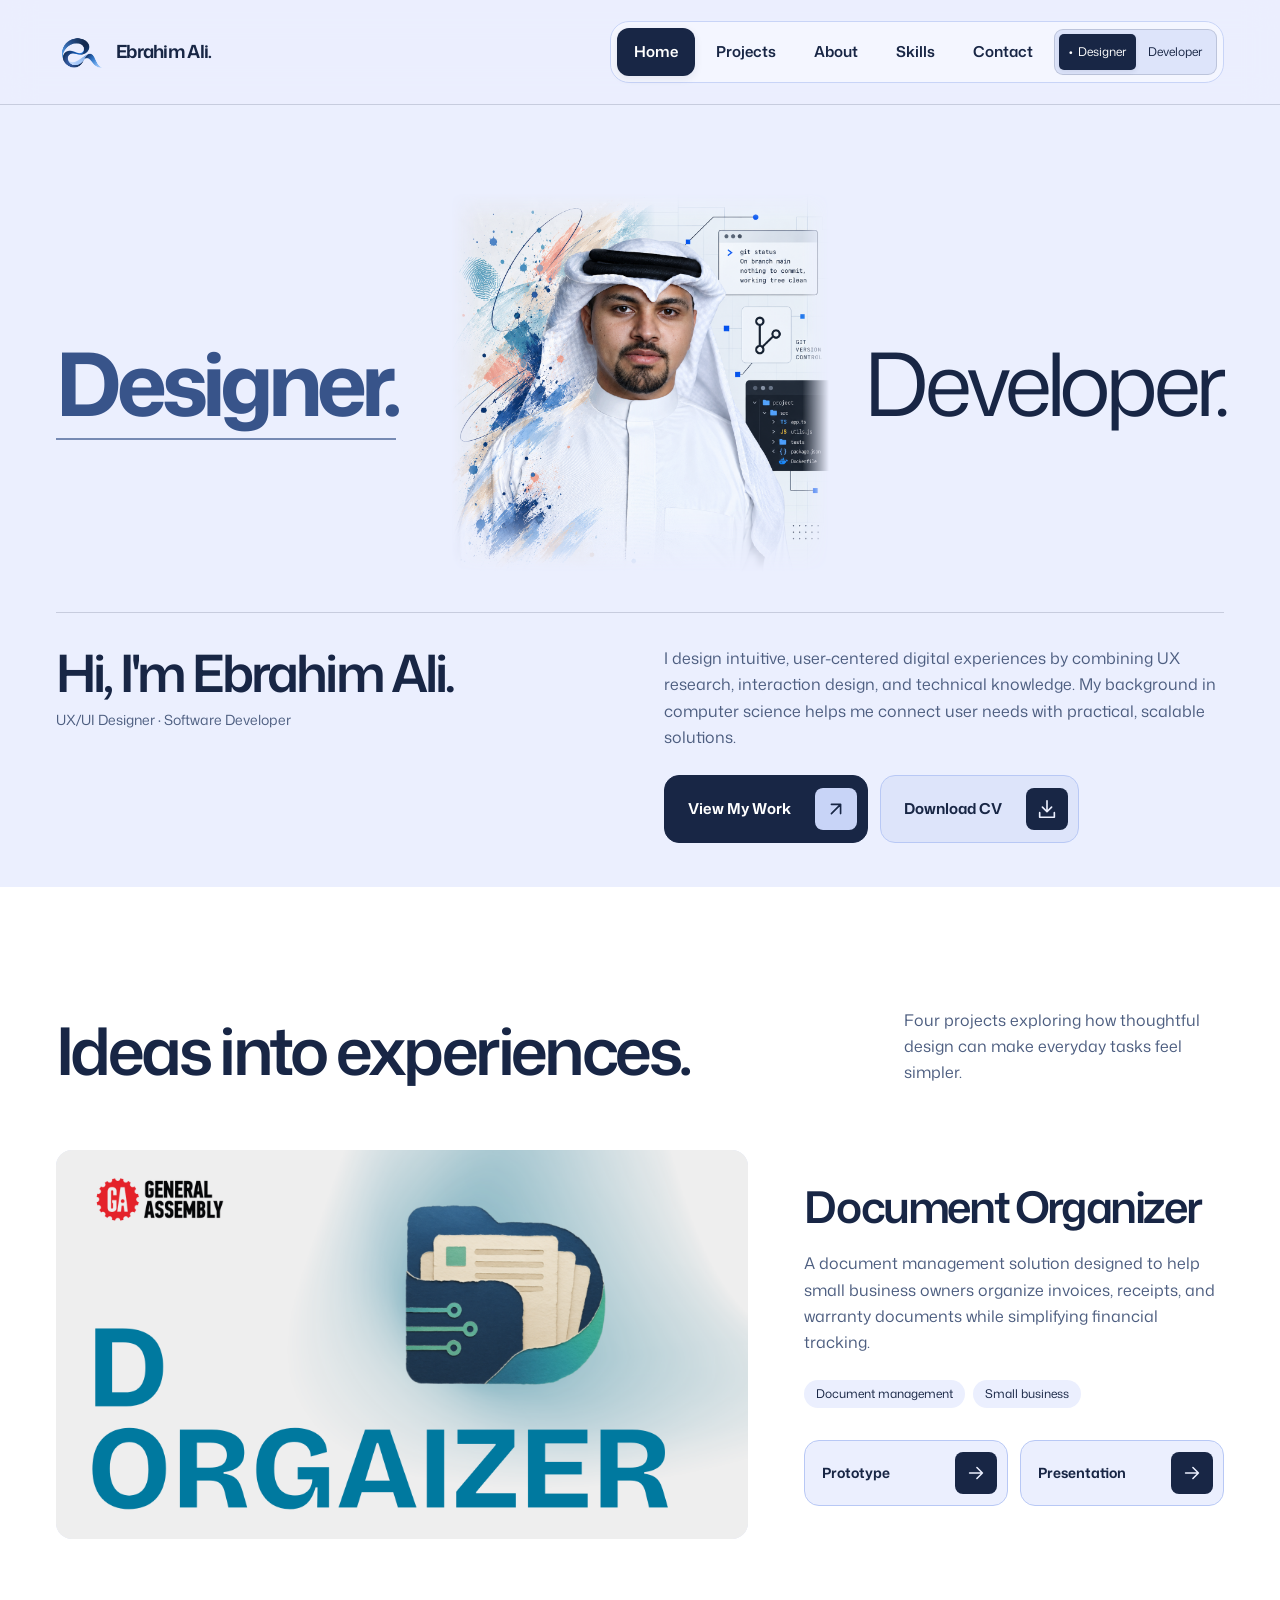
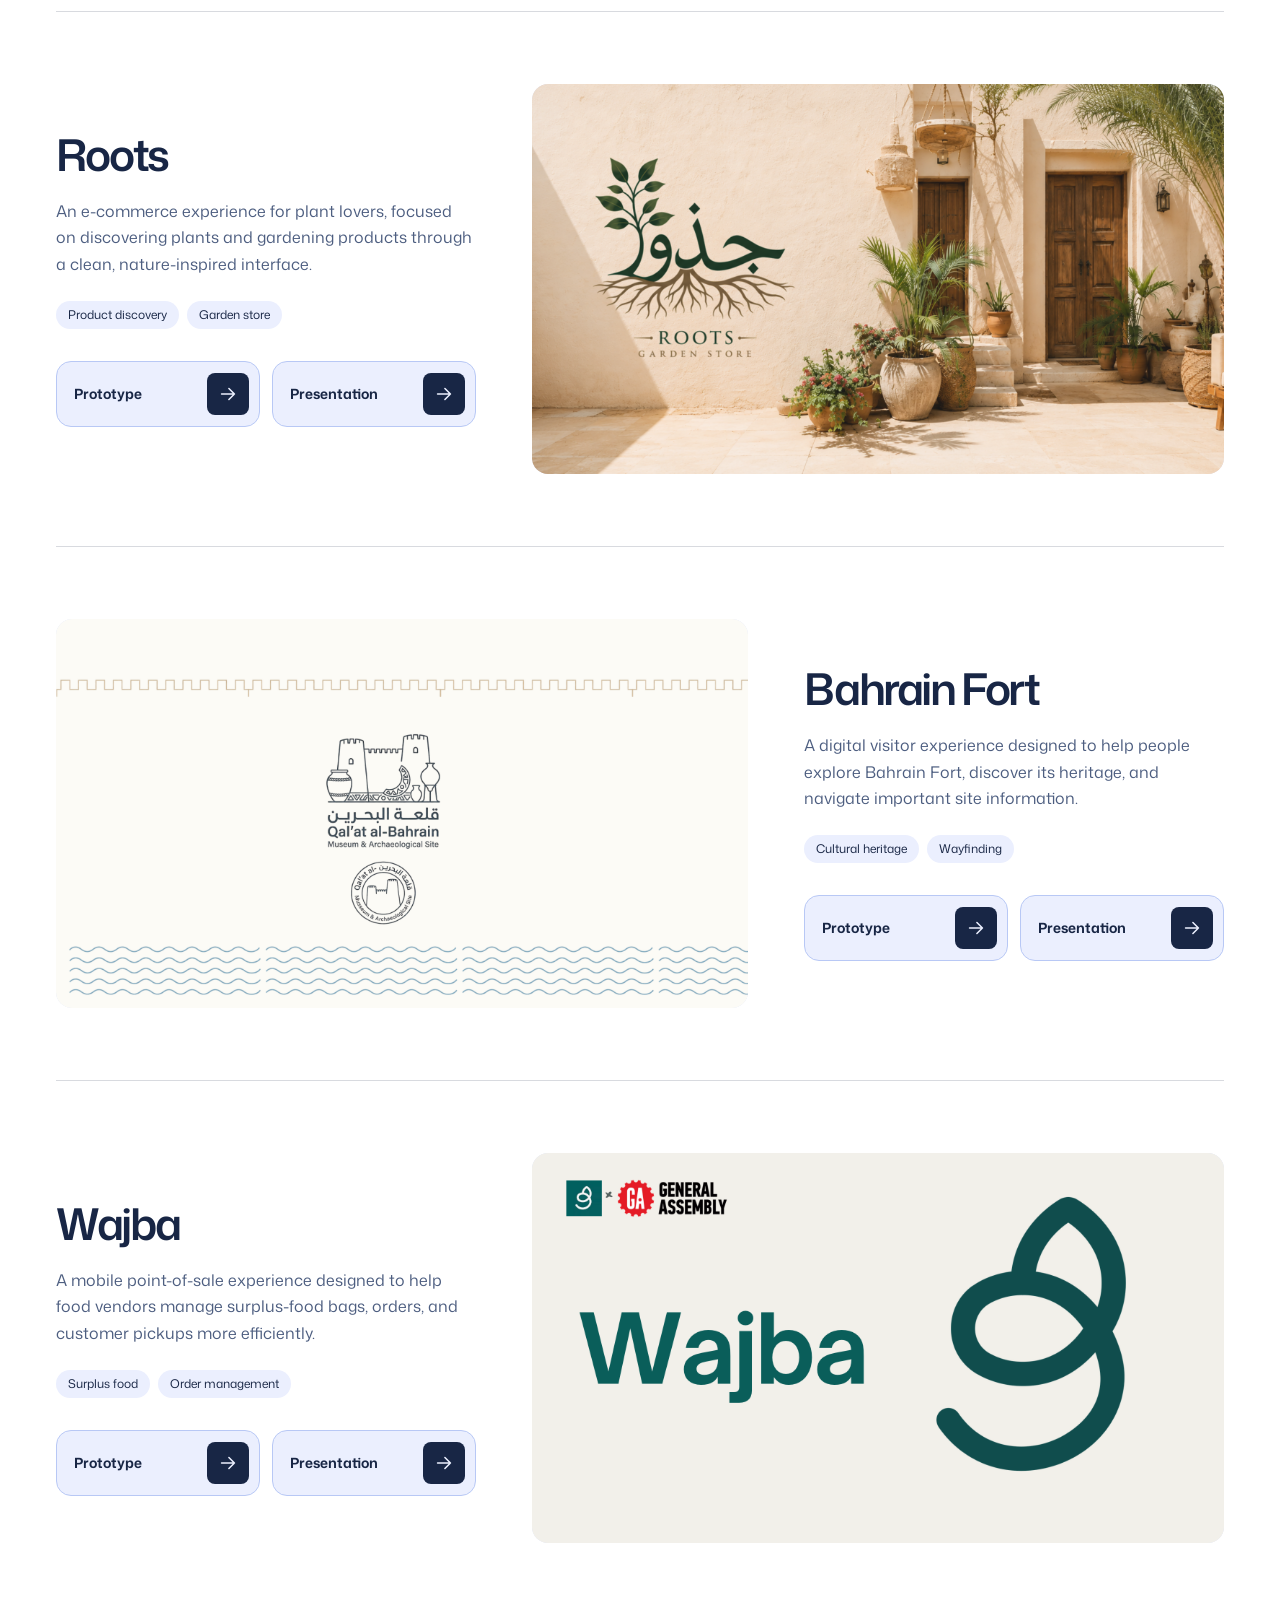
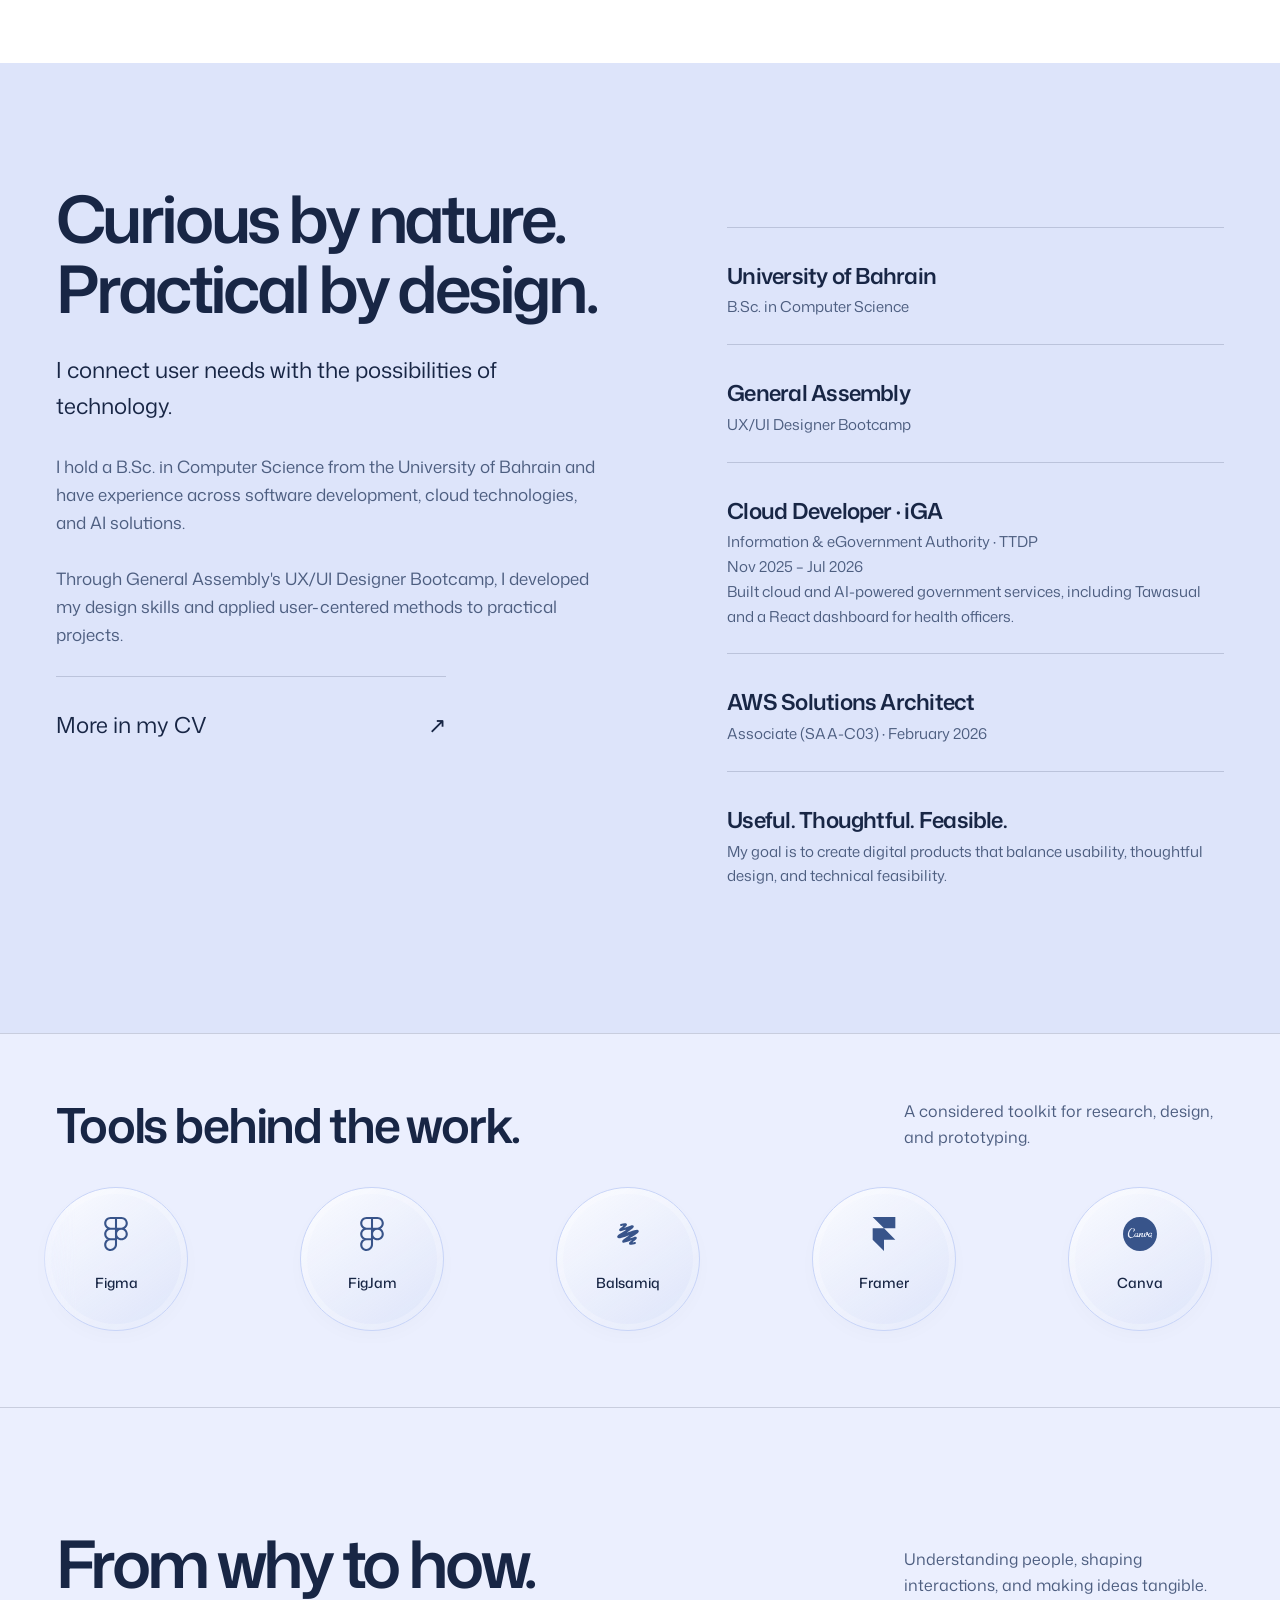
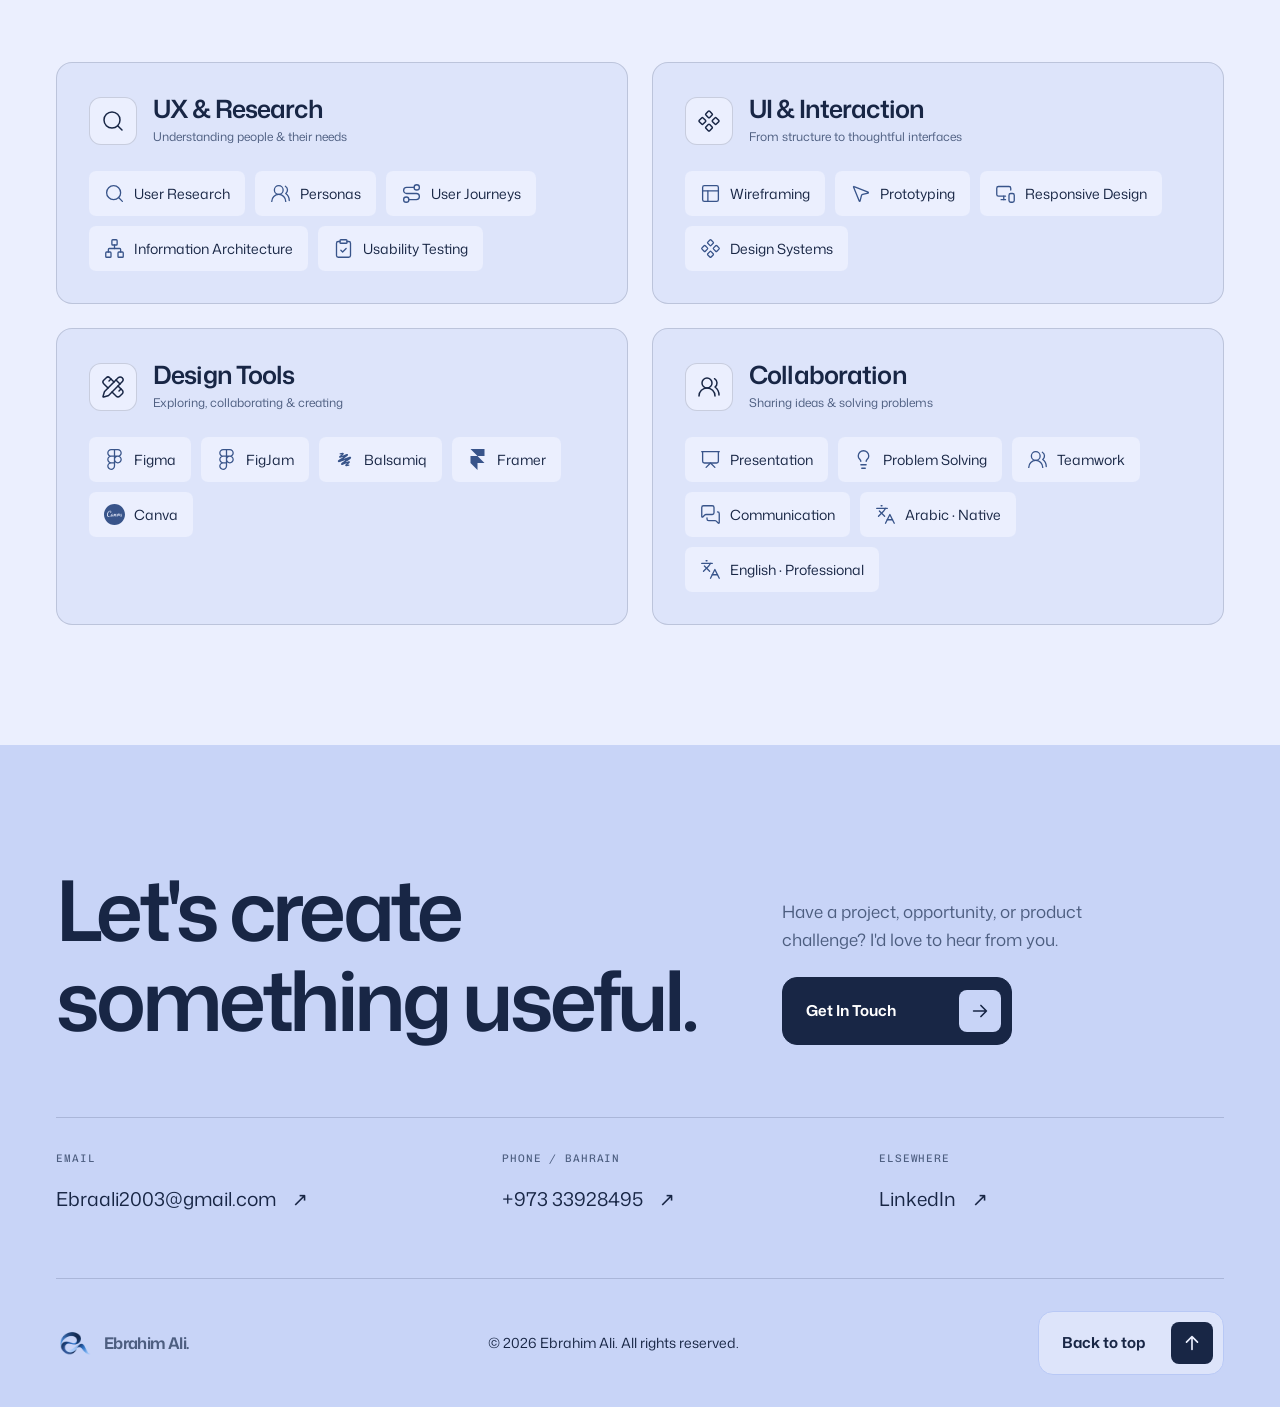
==== commit 8e92f30d: "Restore centered hero, emphasize selected role and unify project tags" ====
--- a/Ebrahim Portfolio.html
+++ b/Ebrahim Portfolio.html
@@ -99,17 +99,16 @@
 <main id="main" tabindex="-1">
 <section class="hero" id="home" aria-label="Introduction" tabindex="-1">
 <div class="wrap">
-<p class="track-prompt mono">ONE PERSON. TWO PERSPECTIVES.<span>Which work would you like to explore?</span></p>
-<p class="track-status" aria-live="polite" aria-atomic="true">Choose Designer or Developer to explore my work.</p>
+<p class="track-status sr-only" aria-live="polite" aria-atomic="true"></p>
 <div class="hero-stage" data-portrait="split">
-<div class="discipline"><h2><button class="role-switch" type="button" data-role="designer" aria-pressed="false" aria-controls="designer-projects developer-projects" aria-label="View Designer projects"><span class="path-card-top"><span class="mono">UX / UI / INTERACTION</span><span class="path-count">04 projects</span></span><span class="path-title">Designer</span><span class="path-card-bottom"><span>Explore design work</span><span aria-hidden="true">↗</span></span></button></h2></div>
+<div class="discipline"><h2><button class="role-switch" type="button" data-role="designer" aria-pressed="false" aria-controls="designer-projects developer-projects" aria-label="View Designer projects">Designer<span aria-hidden="true">.</span></button></h2></div>
 <div class="portrait" id="hero-portrait" role="img" aria-label="Ebrahim Ali — designer and developer">
 <div class="portrait-frame">
 <div class="portrait-layer portrait-layer-photo"><img class="portrait-photo" src="Modern Software Engineer Portrait.png" width="1024" height="1024" decoding="async" alt="" aria-hidden="true"></div>
 <div class="portrait-layer portrait-layer-art"><img class="portrait-art" src="Painterly Emirati Portrait with Abstract Strokes.png" width="1024" height="1024" fetchpriority="high" decoding="async" alt="" aria-hidden="true"></div>
 </div>
 </div>
-<div class="discipline right"><h2><button class="role-switch" type="button" data-role="developer" aria-pressed="false" aria-controls="designer-projects developer-projects" aria-label="View Developer projects"><span class="path-card-top"><span class="mono">SOFTWARE / AI / CLOUD</span><span class="path-count">04 projects</span></span><span class="path-title">Developer</span><span class="path-card-bottom"><span>Explore development work</span><span aria-hidden="true">↗</span></span></button></h2></div>
+<div class="discipline right"><h2><button class="role-switch" type="button" data-role="developer" aria-pressed="false" aria-controls="designer-projects developer-projects" aria-label="View Developer projects">Developer<span aria-hidden="true">.</span></button></h2></div>
 </div>
 <div class="hero-bottom">
 <div>
@@ -141,9 +140,6 @@
 <img src="Project1.png" width="1920" height="1080" loading="lazy" decoding="async" alt="Document Organizer project banner">
 </a>
 <div class="project-info">
-<div class="project-meta">
-<span>Client project / UX/UI</span>
-</div>
 <h3>Document Organizer</h3>
 <p>A document management solution designed to help small business owners organize invoices, receipts, and warranty documents while simplifying financial tracking.</p>
 <div class="project-tags">
@@ -161,9 +157,6 @@
 <img src="Project2.png" width="1920" height="1080" loading="lazy" decoding="async" alt="Roots project banner">
 </a>
 <div class="project-info">
-<div class="project-meta">
-<span>Concept / E-commerce</span>
-</div>
 <h3>Roots</h3>
 <p>An e-commerce experience for plant lovers, focused on discovering plants and gardening products through a clean, nature-inspired interface.</p>
 <div class="project-tags">
@@ -181,9 +174,6 @@
 <img src="Project3.png" width="1920" height="1080" loading="lazy" decoding="async" alt="Bahrain Fort project banner">
 </a>
 <div class="project-info">
-<div class="project-meta">
-<span>Concept / Visitor experience</span>
-</div>
 <h3>Bahrain Fort</h3>
 <p>A digital visitor experience designed to help people explore Bahrain Fort, discover its heritage, and navigate important site information.</p>
 <div class="project-tags">
@@ -201,9 +191,6 @@
 <img src="Project4.png" width="1920" height="1080" loading="lazy" decoding="async" alt="Wajba project banner">
 </a>
 <div class="project-info">
-<div class="project-meta">
-<span>Team client project / Mobile POS</span>
-</div>
 <h3>Wajba</h3>
 <p>A mobile point-of-sale experience designed to help food vendors manage surplus-food bags, orders, and customer pickups more efficiently.</p>
 <div class="project-tags">
@@ -218,10 +205,10 @@
 </article>
 </div>
 <div id="developer-projects" data-track-panel="developer" hidden>
-<article class="project" id="dev-health"><div class="project-media developer-media dev-health" role="img" aria-label="Health Signal Detection System project overview graphic"><div class="dev-cover-top"><span class="org-logo" data-org="MoH"><img src="logo-MoH.png" alt="MoH logo" loading="lazy"></span><span class="partner-logo"><img src="logo-iGA.png" alt="iGA logo" loading="lazy"></span></div><div class="dev-cover-main"><span class="mono">01 / DEVELOPMENT</span><h3>Health Signal Detection System</h3><p>AI-Powered Epidemic Intelligence Platform</p></div><div class="dev-cover-bottom"><span>React / Cloud & AI</span><span aria-hidden="true">↗</span></div></div><div class="project-info"><div class="project-meta"><span>Ministry of Health (MoH), Kingdom of Bahrain / iGA</span></div><h3>Health Signal Detection System</h3><p class="project-date mono">Feb 2026 – May 2026</p><p>A real-time health intelligence platform with a React dashboard for health officers, connecting health signals with AI-powered epidemic intelligence.</p><div class="project-tags"><span>React</span><span>Cloud & AI</span></div><div class="project-actions"><button class="project-button confidential-action" type="button" disabled aria-disabled="true" title="Link not added yet"><span class="project-button-face"><span class="project-button-label"><span>Presentation</span><span aria-hidden="true">Presentation</span></span><span class="project-button-arrow" aria-hidden="true"><svg viewBox="0 0 24 24" fill="none" stroke="currentColor" stroke-width="1.7" stroke-linecap="round" stroke-linejoin="round" aria-hidden="true"><path d="M5 12h14m-6-6 6 6-6 6"/></svg><svg viewBox="0 0 24 24" fill="none" stroke="currentColor" stroke-width="1.7" stroke-linecap="round" stroke-linejoin="round" aria-hidden="true"><path d="M5 12h14m-6-6 6 6-6 6"/></svg></span></span><span class="button-handles" aria-hidden="true"><i></i><i></i><i></i><i></i></span></button><button class="project-button confidential-action" type="button" disabled aria-disabled="true" title="Link not added yet"><span class="project-button-face"><span class="project-button-label"><span>Website</span><span aria-hidden="true">Website</span></span><span class="project-button-arrow" aria-hidden="true"><svg viewBox="0 0 24 24" fill="none" stroke="currentColor" stroke-width="1.7" stroke-linecap="round" stroke-linejoin="round" aria-hidden="true"><path d="M5 12h14m-6-6 6 6-6 6"/></svg><svg viewBox="0 0 24 24" fill="none" stroke="currentColor" stroke-width="1.7" stroke-linecap="round" stroke-linejoin="round" aria-hidden="true"><path d="M5 12h14m-6-6 6 6-6 6"/></svg></span></span><span class="button-handles" aria-hidden="true"><i></i><i></i><i></i><i></i></span></button></div><div class="project-confidential"><span class="confidential-badge">NDA protected</span><p>Presentation and application access are confidential under non-disclosure agreements.</p></div></div></article>
-<article class="project" id="dev-tawasual"><div class="project-media developer-media dev-tawasual" role="img" aria-label="Tawasual project overview graphic"><div class="dev-cover-top"><span class="org-logo" data-org="iGA"><img src="logo-iGA.png" alt="iGA logo" loading="lazy"></span><span class="mono">iGA</span></div><div class="dev-cover-main"><span class="mono">02 / DEVELOPMENT</span><h3>Tawasual</h3><p>AI-Powered Citizen Communication & Complaint Hub</p></div><div class="dev-cover-bottom"><span>Amazon Bedrock / AWS</span><span aria-hidden="true">↗</span></div></div><div class="project-info"><div class="project-meta"><span>Information &amp; eGovernment Authority (iGA) · National Training / Bahrain</span></div><h3>Tawasual</h3><p class="project-date mono">Nov 2025 – Jul 2026</p><p>An AI-powered platform to analyze, classify, and respond to citizen inquiries and complaints using Amazon Bedrock and scalable AWS services.</p><div class="project-tags"><span>Amazon Bedrock</span><span>AWS</span></div><div class="project-actions"><button class="project-button confidential-action" type="button" disabled aria-disabled="true" title="Link not added yet"><span class="project-button-face"><span class="project-button-label"><span>Presentation</span><span aria-hidden="true">Presentation</span></span><span class="project-button-arrow" aria-hidden="true"><svg viewBox="0 0 24 24" fill="none" stroke="currentColor" stroke-width="1.7" stroke-linecap="round" stroke-linejoin="round" aria-hidden="true"><path d="M5 12h14m-6-6 6 6-6 6"/></svg><svg viewBox="0 0 24 24" fill="none" stroke="currentColor" stroke-width="1.7" stroke-linecap="round" stroke-linejoin="round" aria-hidden="true"><path d="M5 12h14m-6-6 6 6-6 6"/></svg></span></span><span class="button-handles" aria-hidden="true"><i></i><i></i><i></i><i></i></span></button><button class="project-button confidential-action" type="button" disabled aria-disabled="true" title="Link not added yet"><span class="project-button-face"><span class="project-button-label"><span>Website</span><span aria-hidden="true">Website</span></span><span class="project-button-arrow" aria-hidden="true"><svg viewBox="0 0 24 24" fill="none" stroke="currentColor" stroke-width="1.7" stroke-linecap="round" stroke-linejoin="round" aria-hidden="true"><path d="M5 12h14m-6-6 6 6-6 6"/></svg><svg viewBox="0 0 24 24" fill="none" stroke="currentColor" stroke-width="1.7" stroke-linecap="round" stroke-linejoin="round" aria-hidden="true"><path d="M5 12h14m-6-6 6 6-6 6"/></svg></span></span><span class="button-handles" aria-hidden="true"><i></i><i></i><i></i><i></i></span></button></div><div class="project-confidential"><span class="confidential-badge">NDA protected</span><p>Presentation and application access are confidential under non-disclosure agreements.</p></div></div></article>
-<article class="project" id="dev-taqyeem"><div class="project-media developer-media dev-taqyeem" role="img" aria-label="TaqyeemPro project overview graphic"><div class="dev-cover-top"><span class="org-logo" data-org="BQA"><img src="logo-BQA.png" alt="BQA logo" loading="lazy"></span><span class="mono">BQA</span></div><div class="dev-cover-main"><span class="mono">03 / DEVELOPMENT</span><h3>TaqyeemPro</h3><p>AI-Powered Student Evaluation System</p></div><div class="dev-cover-bottom"><span>Student evaluation / Cloud-native</span><span aria-hidden="true">↗</span></div></div><div class="project-info"><div class="project-meta"><span>Graduation Project / Education &amp; Training Quality Authority (BQA)</span></div><h3>TaqyeemPro</h3><p class="project-date mono">Jan 2025 – Jun 2025</p><p>A cloud-native student evaluation system with teacher and administrator dashboards, developed as a graduation project at the AWS Cloud Innovation Center.</p><div class="project-tags"><span>Student evaluation</span><span>Cloud-native</span></div><div class="project-actions"><button class="project-button confidential-action" type="button" disabled aria-disabled="true" title="Link not added yet"><span class="project-button-face"><span class="project-button-label"><span>Presentation</span><span aria-hidden="true">Presentation</span></span><span class="project-button-arrow" aria-hidden="true"><svg viewBox="0 0 24 24" fill="none" stroke="currentColor" stroke-width="1.7" stroke-linecap="round" stroke-linejoin="round" aria-hidden="true"><path d="M5 12h14m-6-6 6 6-6 6"/></svg><svg viewBox="0 0 24 24" fill="none" stroke="currentColor" stroke-width="1.7" stroke-linecap="round" stroke-linejoin="round" aria-hidden="true"><path d="M5 12h14m-6-6 6 6-6 6"/></svg></span></span><span class="button-handles" aria-hidden="true"><i></i><i></i><i></i><i></i></span></button><button class="project-button confidential-action" type="button" disabled aria-disabled="true" title="Link not added yet"><span class="project-button-face"><span class="project-button-label"><span>Website</span><span aria-hidden="true">Website</span></span><span class="project-button-arrow" aria-hidden="true"><svg viewBox="0 0 24 24" fill="none" stroke="currentColor" stroke-width="1.7" stroke-linecap="round" stroke-linejoin="round" aria-hidden="true"><path d="M5 12h14m-6-6 6 6-6 6"/></svg><svg viewBox="0 0 24 24" fill="none" stroke="currentColor" stroke-width="1.7" stroke-linecap="round" stroke-linejoin="round" aria-hidden="true"><path d="M5 12h14m-6-6 6 6-6 6"/></svg></span></span><span class="button-handles" aria-hidden="true"><i></i><i></i><i></i><i></i></span></button></div><div class="project-confidential"><span class="confidential-badge">NDA protected</span><p>Presentation and application access are confidential under non-disclosure agreements.</p></div></div></article>
-<article class="project" id="dev-library"><div class="project-media developer-media dev-library" role="img" aria-label="UOB Online Library Management System project overview graphic"><div class="dev-cover-top"><span class="org-logo" data-org="UOB"><img src="logo-UOB.png" alt="UOB logo" loading="lazy"></span><span class="mono">University of Bahrain</span></div><div class="dev-cover-main"><span class="mono">04 / DEVELOPMENT</span><h3>UOB Online Library Management System</h3><p>Web-based Library Management System</p></div><div class="dev-cover-bottom"><span>Laravel / Web development</span><span aria-hidden="true">↗</span></div></div><div class="project-info"><div class="project-meta"><span>University of Bahrain Project</span></div><h3>UOB Online Library Management System</h3><p class="project-date mono">Sep 2023 – May 2024</p><p>A web-based library management system built using the Laravel framework.</p><div class="project-tags"><span>Laravel</span><span>Web development</span></div><div class="project-actions"><button class="project-button confidential-action" type="button" disabled aria-disabled="true" title="Link not added yet"><span class="project-button-face"><span class="project-button-label"><span>Presentation</span><span aria-hidden="true">Presentation</span></span><span class="project-button-arrow" aria-hidden="true"><svg viewBox="0 0 24 24" fill="none" stroke="currentColor" stroke-width="1.7" stroke-linecap="round" stroke-linejoin="round" aria-hidden="true"><path d="M5 12h14m-6-6 6 6-6 6"/></svg><svg viewBox="0 0 24 24" fill="none" stroke="currentColor" stroke-width="1.7" stroke-linecap="round" stroke-linejoin="round" aria-hidden="true"><path d="M5 12h14m-6-6 6 6-6 6"/></svg></span></span><span class="button-handles" aria-hidden="true"><i></i><i></i><i></i><i></i></span></button><button class="project-button confidential-action" type="button" disabled aria-disabled="true" title="Link not added yet"><span class="project-button-face"><span class="project-button-label"><span>Website</span><span aria-hidden="true">Website</span></span><span class="project-button-arrow" aria-hidden="true"><svg viewBox="0 0 24 24" fill="none" stroke="currentColor" stroke-width="1.7" stroke-linecap="round" stroke-linejoin="round" aria-hidden="true"><path d="M5 12h14m-6-6 6 6-6 6"/></svg><svg viewBox="0 0 24 24" fill="none" stroke="currentColor" stroke-width="1.7" stroke-linecap="round" stroke-linejoin="round" aria-hidden="true"><path d="M5 12h14m-6-6 6 6-6 6"/></svg></span></span><span class="button-handles" aria-hidden="true"><i></i><i></i><i></i><i></i></span></button></div><div class="project-confidential"><span class="confidential-badge">NDA protected</span><p>Presentation and application access are confidential under non-disclosure agreements.</p></div></div></article>
+<article class="project" id="dev-health"><div class="project-media developer-media dev-health" role="img" aria-label="Health Signal Detection System project overview graphic"><div class="dev-cover-top"><span class="org-logo" data-org="MoH"><img src="logo-MoH.png" alt="MoH logo" loading="lazy"></span><span class="partner-logo"><img src="logo-iGA.png" alt="iGA logo" loading="lazy"></span></div><div class="dev-cover-main"><h3>Health Signal Detection System</h3><p>AI-Powered Epidemic Intelligence Platform</p></div></div><div class="project-info"><div class="project-meta"><span>Ministry of Health (MoH), Kingdom of Bahrain / iGA</span></div><h3>Health Signal Detection System</h3><p class="project-date mono">Feb 2026 – May 2026</p><p>A real-time health intelligence platform with a React dashboard for health officers, connecting health signals with AI-powered epidemic intelligence.</p><div class="project-tags"><span>React</span><span>Cloud & AI</span></div><div class="project-actions"><button class="project-button confidential-action" type="button" disabled aria-disabled="true" title="Link not added yet"><span class="project-button-face"><span class="project-button-label"><span>Presentation</span><span aria-hidden="true">Presentation</span></span><span class="project-button-arrow" aria-hidden="true"><svg viewBox="0 0 24 24" fill="none" stroke="currentColor" stroke-width="1.7" stroke-linecap="round" stroke-linejoin="round" aria-hidden="true"><path d="M5 12h14m-6-6 6 6-6 6"/></svg><svg viewBox="0 0 24 24" fill="none" stroke="currentColor" stroke-width="1.7" stroke-linecap="round" stroke-linejoin="round" aria-hidden="true"><path d="M5 12h14m-6-6 6 6-6 6"/></svg></span></span><span class="button-handles" aria-hidden="true"><i></i><i></i><i></i><i></i></span></button><button class="project-button confidential-action" type="button" disabled aria-disabled="true" title="Link not added yet"><span class="project-button-face"><span class="project-button-label"><span>Website</span><span aria-hidden="true">Website</span></span><span class="project-button-arrow" aria-hidden="true"><svg viewBox="0 0 24 24" fill="none" stroke="currentColor" stroke-width="1.7" stroke-linecap="round" stroke-linejoin="round" aria-hidden="true"><path d="M5 12h14m-6-6 6 6-6 6"/></svg><svg viewBox="0 0 24 24" fill="none" stroke="currentColor" stroke-width="1.7" stroke-linecap="round" stroke-linejoin="round" aria-hidden="true"><path d="M5 12h14m-6-6 6 6-6 6"/></svg></span></span><span class="button-handles" aria-hidden="true"><i></i><i></i><i></i><i></i></span></button></div><div class="project-confidential"><span class="confidential-badge">NDA protected</span><p>Presentation and application access are confidential under non-disclosure agreements.</p></div></div></article>
+<article class="project" id="dev-tawasual"><div class="project-media developer-media dev-tawasual" role="img" aria-label="Tawasual project overview graphic"><div class="dev-cover-top"><span class="org-logo" data-org="iGA"><img src="logo-iGA.png" alt="iGA logo" loading="lazy"></span></div><div class="dev-cover-main"><h3>Tawasual</h3><p>AI-Powered Citizen Communication & Complaint Hub</p></div></div><div class="project-info"><div class="project-meta"><span>Information &amp; eGovernment Authority (iGA) · National Training / Bahrain</span></div><h3>Tawasual</h3><p class="project-date mono">Nov 2025 – Jul 2026</p><p>An AI-powered platform to analyze, classify, and respond to citizen inquiries and complaints using Amazon Bedrock and scalable AWS services.</p><div class="project-tags"><span>Amazon Bedrock</span><span>AWS</span></div><div class="project-actions"><button class="project-button confidential-action" type="button" disabled aria-disabled="true" title="Link not added yet"><span class="project-button-face"><span class="project-button-label"><span>Presentation</span><span aria-hidden="true">Presentation</span></span><span class="project-button-arrow" aria-hidden="true"><svg viewBox="0 0 24 24" fill="none" stroke="currentColor" stroke-width="1.7" stroke-linecap="round" stroke-linejoin="round" aria-hidden="true"><path d="M5 12h14m-6-6 6 6-6 6"/></svg><svg viewBox="0 0 24 24" fill="none" stroke="currentColor" stroke-width="1.7" stroke-linecap="round" stroke-linejoin="round" aria-hidden="true"><path d="M5 12h14m-6-6 6 6-6 6"/></svg></span></span><span class="button-handles" aria-hidden="true"><i></i><i></i><i></i><i></i></span></button><button class="project-button confidential-action" type="button" disabled aria-disabled="true" title="Link not added yet"><span class="project-button-face"><span class="project-button-label"><span>Website</span><span aria-hidden="true">Website</span></span><span class="project-button-arrow" aria-hidden="true"><svg viewBox="0 0 24 24" fill="none" stroke="currentColor" stroke-width="1.7" stroke-linecap="round" stroke-linejoin="round" aria-hidden="true"><path d="M5 12h14m-6-6 6 6-6 6"/></svg><svg viewBox="0 0 24 24" fill="none" stroke="currentColor" stroke-width="1.7" stroke-linecap="round" stroke-linejoin="round" aria-hidden="true"><path d="M5 12h14m-6-6 6 6-6 6"/></svg></span></span><span class="button-handles" aria-hidden="true"><i></i><i></i><i></i><i></i></span></button></div><div class="project-confidential"><span class="confidential-badge">NDA protected</span><p>Presentation and application access are confidential under non-disclosure agreements.</p></div></div></article>
+<article class="project" id="dev-taqyeem"><div class="project-media developer-media dev-taqyeem" role="img" aria-label="TaqyeemPro project overview graphic"><div class="dev-cover-top"><span class="org-logo" data-org="BQA"><img src="logo-BQA.png" alt="BQA logo" loading="lazy"></span></div><div class="dev-cover-main"><h3>TaqyeemPro</h3><p>AI-Powered Student Evaluation System</p></div></div><div class="project-info"><div class="project-meta"><span>Graduation Project / Education &amp; Training Quality Authority (BQA)</span></div><h3>TaqyeemPro</h3><p class="project-date mono">Jan 2025 – Jun 2025</p><p>A cloud-native student evaluation system with teacher and administrator dashboards, developed as a graduation project at the AWS Cloud Innovation Center.</p><div class="project-tags"><span>Student evaluation</span><span>Cloud-native</span></div><div class="project-actions"><button class="project-button confidential-action" type="button" disabled aria-disabled="true" title="Link not added yet"><span class="project-button-face"><span class="project-button-label"><span>Presentation</span><span aria-hidden="true">Presentation</span></span><span class="project-button-arrow" aria-hidden="true"><svg viewBox="0 0 24 24" fill="none" stroke="currentColor" stroke-width="1.7" stroke-linecap="round" stroke-linejoin="round" aria-hidden="true"><path d="M5 12h14m-6-6 6 6-6 6"/></svg><svg viewBox="0 0 24 24" fill="none" stroke="currentColor" stroke-width="1.7" stroke-linecap="round" stroke-linejoin="round" aria-hidden="true"><path d="M5 12h14m-6-6 6 6-6 6"/></svg></span></span><span class="button-handles" aria-hidden="true"><i></i><i></i><i></i><i></i></span></button><button class="project-button confidential-action" type="button" disabled aria-disabled="true" title="Link not added yet"><span class="project-button-face"><span class="project-button-label"><span>Website</span><span aria-hidden="true">Website</span></span><span class="project-button-arrow" aria-hidden="true"><svg viewBox="0 0 24 24" fill="none" stroke="currentColor" stroke-width="1.7" stroke-linecap="round" stroke-linejoin="round" aria-hidden="true"><path d="M5 12h14m-6-6 6 6-6 6"/></svg><svg viewBox="0 0 24 24" fill="none" stroke="currentColor" stroke-width="1.7" stroke-linecap="round" stroke-linejoin="round" aria-hidden="true"><path d="M5 12h14m-6-6 6 6-6 6"/></svg></span></span><span class="button-handles" aria-hidden="true"><i></i><i></i><i></i><i></i></span></button></div><div class="project-confidential"><span class="confidential-badge">NDA protected</span><p>Presentation and application access are confidential under non-disclosure agreements.</p></div></div></article>
+<article class="project" id="dev-library"><div class="project-media developer-media dev-library" role="img" aria-label="UOB Online Library Management System project overview graphic"><div class="dev-cover-top"><span class="org-logo" data-org="UOB"><img src="logo-UOB.png" alt="UOB logo" loading="lazy"></span></div><div class="dev-cover-main"><h3>UOB Online Library Management System</h3><p>Web-based Library Management System</p></div></div><div class="project-info"><div class="project-meta"><span>University of Bahrain Project</span></div><h3>UOB Online Library Management System</h3><p class="project-date mono">Sep 2023 – May 2024</p><p>A web-based library management system built using the Laravel framework.</p><div class="project-tags"><span>Laravel</span><span>Web development</span></div><div class="project-actions"><button class="project-button confidential-action" type="button" disabled aria-disabled="true" title="Link not added yet"><span class="project-button-face"><span class="project-button-label"><span>Presentation</span><span aria-hidden="true">Presentation</span></span><span class="project-button-arrow" aria-hidden="true"><svg viewBox="0 0 24 24" fill="none" stroke="currentColor" stroke-width="1.7" stroke-linecap="round" stroke-linejoin="round" aria-hidden="true"><path d="M5 12h14m-6-6 6 6-6 6"/></svg><svg viewBox="0 0 24 24" fill="none" stroke="currentColor" stroke-width="1.7" stroke-linecap="round" stroke-linejoin="round" aria-hidden="true"><path d="M5 12h14m-6-6 6 6-6 6"/></svg></span></span><span class="button-handles" aria-hidden="true"><i></i><i></i><i></i><i></i></span></button><button class="project-button confidential-action" type="button" disabled aria-disabled="true" title="Link not added yet"><span class="project-button-face"><span class="project-button-label"><span>Website</span><span aria-hidden="true">Website</span></span><span class="project-button-arrow" aria-hidden="true"><svg viewBox="0 0 24 24" fill="none" stroke="currentColor" stroke-width="1.7" stroke-linecap="round" stroke-linejoin="round" aria-hidden="true"><path d="M5 12h14m-6-6 6 6-6 6"/></svg><svg viewBox="0 0 24 24" fill="none" stroke="currentColor" stroke-width="1.7" stroke-linecap="round" stroke-linejoin="round" aria-hidden="true"><path d="M5 12h14m-6-6 6 6-6 6"/></svg></span></span><span class="button-handles" aria-hidden="true"><i></i><i></i><i></i><i></i></span></button></div><div class="project-confidential"><span class="confidential-badge">NDA protected</span><p>Presentation and application access are confidential under non-disclosure agreements.</p></div></div></article>
 </div>
 </div>
 </section>
@@ -232,7 +219,7 @@
 <p class="large">I connect user needs with the possibilities of technology.</p>
 <p>I hold a B.Sc. in Computer Science from the University of Bahrain and have experience across software development, cloud technologies, and AI solutions.</p>
 <p>Through General Assembly's UX/UI Designer Bootcamp, I developed my design skills and applied user-centered methods to practical projects.</p>
-<div class="cv-contact"><span class="mono">Experience / Qualifications</span><a data-cv-link href="./Ebrahim_Resume__UX_.pdf" download="Ebrahim_Resume__UX_.pdf">More in my CV <span aria-hidden="true">↗</span></a></div>
+<div class="cv-contact"><a data-cv-link href="./Ebrahim_Resume__UX_.pdf" download="Ebrahim_Resume__UX_.pdf">More in my CV <span aria-hidden="true">↗</span></a></div>
 </div>
 <div class="about-details">
 <div class="detail">
--- a/styles.css
+++ b/styles.css
@@ -1198,7 +1198,7 @@
 .tool-marquee:hover .tool-belt,.tool-marquee:focus-within .tool-belt{animation-play-state:paused}
 @keyframes tool-drift{to{transform:translateX(-50%)}}
 body[data-track=developer] .tool-chip,body[data-track=developer] .skill-group{background:#eef1f7}
-body[data-track=developer] .project-tags{font-family:'Chivo Mono',monospace;font-size:12px}
+
 @media(max-width:1370px){.header-contact.cta-nav{display:none}.nav-wrap{gap:14px}.nav-links{gap:4px}}
 @media(min-width:768px) and (max-width:1100px){.discipline h2{font-size:clamp(42px,6vw,67px)}.hero-stage{grid-template-columns:1fr 1.15fr 1fr}.nav-wrap{flex-wrap:wrap;justify-content:center;padding-block:16px}.brand{margin-right:auto}.nav-links{flex-wrap:wrap;justify-content:center}.nav-track-switch button{font-size:11px}.developer-media{padding:20px}.dev-cover-main h3{font-size:25px}.dev-cover-main{padding:12px 0}.dev-cover-top>.mono{max-width:95px}.org-logo,.partner-logo{width:110px;height:30px}}
 @media(max-width:767px){
@@ -1214,27 +1214,12 @@
 @media(prefers-reduced-motion:reduce){
  .tool-belt{animation:none!important;width:100%}.tool-marquee{overflow:visible;mask-image:none;padding-inline:20px}.tool-set{min-width:0!important;width:100%;flex-wrap:wrap;justify-content:center;padding:0;gap:12px}.tool-set[aria-hidden=true]{display:none}.tool-chip:hover{transform:none}.role-switch{transition:none}
 }
-body:not(.js) .track-menu,body:not(.js) 
+body:not(.js) .track-menu{display:none}
+
 /* Fade the portrait perimeter into the shared page instead of exposing a square image edge. */
 .portrait-frame{mask-image:linear-gradient(to right,transparent,#000 7%,#000 93%,transparent),linear-gradient(to bottom,transparent,#000 7%,#000 83%,transparent);mask-composite:intersect}
 body:not(.js) .hero-stage{--portrait-reveal:100%}
-/* Intentional project paths, grouped beside one coherent portrait. */
-.hero-stage{grid-template-columns:1fr 1fr;grid-template-rows:1fr 1fr;gap:18px 64px;min-height:420px;padding:10px 40px 32px;align-items:stretch}
-.hero-stage .portrait{grid-column:1;grid-row:1/3;width:100%;max-width:420px;justify-self:center;align-self:center;margin:0}
-.hero-stage .discipline,.hero-stage .discipline.right{grid-column:2;grid-row:1;align-self:end;display:block;padding:0;text-align:left;border:0;background:transparent}
-.hero-stage .discipline.right{grid-row:2;align-self:start}
-.discipline h2{font-size:inherit;letter-spacing:normal;line-height:1}
-.hero-stage .role-switch{display:block;width:100%;padding:22px 26px;border:1px solid var(--line);border-radius:14px;background:#ffffff50;text-align:left;letter-spacing:normal;line-height:1.4;color:var(--ink);transition:border-color .22s var(--ease),background .22s var(--ease),box-shadow .22s var(--ease)}
-.role-switch::after{display:none}
-.hero-stage .role-switch:hover,.hero-stage .role-switch:focus-visible{transform:none;border-color:var(--action);background:var(--blue-2)}
-.hero-stage .role-switch[aria-pressed=true]{border-color:var(--action);background:var(--blue-2);box-shadow:inset 4px 0 0 var(--action)}
-.path-card-top,.path-card-bottom{display:flex;justify-content:space-between;align-items:center;gap:12px;font-size:12px;font-weight:400;color:var(--ink-soft)}
-.path-card-top .mono{font-size:10px;letter-spacing:.05em}
-.path-count{font-size:11px;white-space:nowrap}
-.path-title{display:block;font-size:clamp(32px,3.4vw,48px);line-height:1.15;letter-spacing:-.055em;font-weight:600;margin:12px 0 16px}
-.path-card-bottom{color:var(--action)}
-.path-card-bottom>span:last-child{font-size:25px;line-height:1;transition:transform .22s var(--ease)}
-.role-switch:hover .path-card-bottom>span:last-child{transform:translate(3px,-3px)}
+
 .tool-marquee{padding-top:12px;padding-bottom:12px}
 .tool-set{align-items:center;gap:24px;padding-right:24px}
 .tool-chip{width:144px;height:144px;min-width:144px;flex:0 0 144px;aspect-ratio:1;border-radius:50%;padding:22px 12px;flex-direction:column;justify-content:center;gap:14px;white-space:normal;text-align:center;line-height:1.3;font-size:14px;font-weight:500;background:linear-gradient(145deg,#ffffffbb,var(--blue-2));border:1px solid var(--blue-3);box-shadow:inset 0 0 0 6px #ffffff35,0 6px 18px #18264505}
@@ -1242,15 +1227,31 @@
 .tool-chip svg{width:34px;height:34px;transition:transform .22s var(--ease)}
 .tool-chip:hover svg{transform:scale(1.07)}
 body[data-track=developer] .tool-chip{background:linear-gradient(145deg,#ffffffcc,#e7ecf5)}
-@media(min-width:768px) and (max-width:1100px){.hero-stage{grid-template-columns:1fr 1fr;gap:16px 32px;padding-inline:0;min-height:360px}.hero-stage .role-switch{padding:20px}.path-card-top .mono{font-size:9px}.path-count{font-size:10px}}
+
+
+/* Restore the centered portrait; selected discipline alone carries the heavier weight. */
+.sr-only{position:absolute!important;width:1px;height:1px;padding:0;margin:-1px;overflow:hidden;clip:rect(0,0,0,0);white-space:nowrap;border:0}
+.hero-stage{display:grid;grid-template-columns:1fr 1.02fr 1fr;grid-template-rows:auto;gap:0 24px;min-height:460px;margin-top:0;padding:0;align-items:center}
+.hero-stage .portrait{grid-column:2;grid-row:1;max-width:none;width:100%;margin:0;align-self:center}
+.hero-stage .discipline,.hero-stage .discipline.right{display:flex;grid-column:1;grid-row:1;align-self:stretch;justify-content:center;padding:0;border:0;border-radius:0;background:none;text-align:left}
+.hero-stage .discipline.right{grid-column:3;text-align:right}
+.hero-stage .discipline h2{font-size:clamp(48px,6.8vw,108px);letter-spacing:-.07em;line-height:1.1;font-weight:400}
+.hero-stage .role-switch{display:inline-block;width:auto;min-height:44px;margin:0;padding:10px 0;border:0;border-radius:0;background:none;box-shadow:none;font:inherit;font-weight:400;letter-spacing:inherit;line-height:inherit;color:var(--ink);text-align:inherit;transition:color .22s var(--ease)}
+.hero-stage .role-switch[aria-pressed=true]{font-weight:700;color:var(--action)}
+.hero-stage .role-switch::after{display:block;height:2px;opacity:.65}
+.hero-stage .role-switch[aria-pressed=true]::after{transform:scaleX(1)}
+.hero-stage .role-switch:hover,.hero-stage .role-switch:focus-visible{transform:none;background:none;box-shadow:none}
+.project-tags{font-family:'Mona Sans',Arial,sans-serif;gap:8px;align-items:center}
+.project-tags span{display:inline-flex;align-items:center;justify-content:center;font:400 12px/1.5 'Mona Sans',Arial,sans-serif;padding:5px 12px;min-height:28px;background:var(--blue-1);color:var(--ink);border-radius:30px;white-space:normal}
+.project-date{text-transform:none;letter-spacing:0}
+.dev-cover-main{padding:24px 0}
+@media(min-width:768px) and (max-width:1100px){.hero-stage{grid-template-columns:1fr 1.15fr 1fr;min-height:360px;gap:0 16px}.hero-stage .discipline h2{font-size:clamp(40px,5.8vw,66px)}}
 @media(max-width:767px){
- .hero-stage{grid-template-columns:1fr 1fr;grid-template-rows:auto auto;gap:14px 12px;padding:0;min-height:0}
- .hero-stage .discipline,.hero-stage .discipline.right{grid-column:1;grid-row:1;align-self:stretch}.hero-stage .discipline.right{grid-column:2;grid-row:1;align-self:stretch}
- .hero-stage .portrait{grid-column:1/-1;grid-row:2;max-width:430px;width:100%;margin:0}
- .hero-stage .role-switch{height:100%;padding:16px 13px;border-radius:12px}
- .path-card-top{display:block}.path-card-top .mono{display:block;font-size:8px;letter-spacing:0}.path-count{display:block;margin-top:6px;font-size:10px}.path-title{font-size:clamp(26px,7vw,32px);margin:12px 0}.path-card-bottom{font-size:10px;gap:4px;align-items:end}.path-card-bottom>span:last-child{font-size:20px}.track-prompt span{max-width:25ch}
+ .hero-stage{grid-template-columns:1fr 1fr;grid-template-rows:auto auto;gap:12px 16px;min-height:0;margin-top:6px}
+ .hero-stage .discipline,.hero-stage .discipline.right{grid-column:1;grid-row:1;align-self:stretch;text-align:left}.hero-stage .discipline.right{grid-column:2;text-align:right}
+ .hero-stage .discipline h2{font-size:clamp(31px,8vw,50px);line-height:1.2}
+ .hero-stage .portrait{grid-column:1/-1;grid-row:2;width:100%;max-width:430px;justify-self:center}
  .tool-chip{width:116px;height:116px;min-width:116px;flex-basis:116px;padding:16px 9px;font-size:12px;gap:9px}.tool-chip>span{max-width:95px;min-height:30px}.tool-chip svg{width:28px;height:28px}.tool-set{gap:16px;padding-right:16px}
 }
-@media(prefers-reduced-motion:reduce){.tool-chip:hover svg,.role-switch:hover .path-card-bottom>span:last-child{transform:none}}
-.hero-stage .discipline h2{height:100%}
-.path-card-bottom{min-height:28px}
+@media(prefers-reduced-motion:reduce){.tool-chip:hover svg{transform:none}}
+.sr-only{min-height:0!important;max-height:1px!important}
--- a/styles.css
+++ b/styles.css
@@ -1198,7 +1198,7 @@
 .tool-marquee:hover .tool-belt,.tool-marquee:focus-within .tool-belt{animation-play-state:paused}
 @keyframes tool-drift{to{transform:translateX(-50%)}}
 body[data-track=developer] .tool-chip,body[data-track=developer] .skill-group{background:#eef1f7}
-body[data-track=developer] .project-tags{font-family:'Chivo Mono',monospace;font-size:12px}
+
 @media(max-width:1370px){.header-contact.cta-nav{display:none}.nav-wrap{gap:14px}.nav-links{gap:4px}}
 @media(min-width:768px) and (max-width:1100px){.discipline h2{font-size:clamp(42px,6vw,67px)}.hero-stage{grid-template-columns:1fr 1.15fr 1fr}.nav-wrap{flex-wrap:wrap;justify-content:center;padding-block:16px}.brand{margin-right:auto}.nav-links{flex-wrap:wrap;justify-content:center}.nav-track-switch button{font-size:11px}.developer-media{padding:20px}.dev-cover-main h3{font-size:25px}.dev-cover-main{padding:12px 0}.dev-cover-top>.mono{max-width:95px}.org-logo,.partner-logo{width:110px;height:30px}}
 @media(max-width:767px){
@@ -1214,27 +1214,12 @@
 @media(prefers-reduced-motion:reduce){
  .tool-belt{animation:none!important;width:100%}.tool-marquee{overflow:visible;mask-image:none;padding-inline:20px}.tool-set{min-width:0!important;width:100%;flex-wrap:wrap;justify-content:center;padding:0;gap:12px}.tool-set[aria-hidden=true]{display:none}.tool-chip:hover{transform:none}.role-switch{transition:none}
 }
-body:not(.js) .track-menu,body:not(.js) 
+body:not(.js) .track-menu{display:none}
+
 /* Fade the portrait perimeter into the shared page instead of exposing a square image edge. */
 .portrait-frame{mask-image:linear-gradient(to right,transparent,#000 7%,#000 93%,transparent),linear-gradient(to bottom,transparent,#000 7%,#000 83%,transparent);mask-composite:intersect}
 body:not(.js) .hero-stage{--portrait-reveal:100%}
-/* Intentional project paths, grouped beside one coherent portrait. */
-.hero-stage{grid-template-columns:1fr 1fr;grid-template-rows:1fr 1fr;gap:18px 64px;min-height:420px;padding:10px 40px 32px;align-items:stretch}
-.hero-stage .portrait{grid-column:1;grid-row:1/3;width:100%;max-width:420px;justify-self:center;align-self:center;margin:0}
-.hero-stage .discipline,.hero-stage .discipline.right{grid-column:2;grid-row:1;align-self:end;display:block;padding:0;text-align:left;border:0;background:transparent}
-.hero-stage .discipline.right{grid-row:2;align-self:start}
-.discipline h2{font-size:inherit;letter-spacing:normal;line-height:1}
-.hero-stage .role-switch{display:block;width:100%;padding:22px 26px;border:1px solid var(--line);border-radius:14px;background:#ffffff50;text-align:left;letter-spacing:normal;line-height:1.4;color:var(--ink);transition:border-color .22s var(--ease),background .22s var(--ease),box-shadow .22s var(--ease)}
-.role-switch::after{display:none}
-.hero-stage .role-switch:hover,.hero-stage .role-switch:focus-visible{transform:none;border-color:var(--action);background:var(--blue-2)}
-.hero-stage .role-switch[aria-pressed=true]{border-color:var(--action);background:var(--blue-2);box-shadow:inset 4px 0 0 var(--action)}
-.path-card-top,.path-card-bottom{display:flex;justify-content:space-between;align-items:center;gap:12px;font-size:12px;font-weight:400;color:var(--ink-soft)}
-.path-card-top .mono{font-size:10px;letter-spacing:.05em}
-.path-count{font-size:11px;white-space:nowrap}
-.path-title{display:block;font-size:clamp(32px,3.4vw,48px);line-height:1.15;letter-spacing:-.055em;font-weight:600;margin:12px 0 16px}
-.path-card-bottom{color:var(--action)}
-.path-card-bottom>span:last-child{font-size:25px;line-height:1;transition:transform .22s var(--ease)}
-.role-switch:hover .path-card-bottom>span:last-child{transform:translate(3px,-3px)}
+
 .tool-marquee{padding-top:12px;padding-bottom:12px}
 .tool-set{align-items:center;gap:24px;padding-right:24px}
 .tool-chip{width:144px;height:144px;min-width:144px;flex:0 0 144px;aspect-ratio:1;border-radius:50%;padding:22px 12px;flex-direction:column;justify-content:center;gap:14px;white-space:normal;text-align:center;line-height:1.3;font-size:14px;font-weight:500;background:linear-gradient(145deg,#ffffffbb,var(--blue-2));border:1px solid var(--blue-3);box-shadow:inset 0 0 0 6px #ffffff35,0 6px 18px #18264505}
@@ -1242,15 +1227,31 @@
 .tool-chip svg{width:34px;height:34px;transition:transform .22s var(--ease)}
 .tool-chip:hover svg{transform:scale(1.07)}
 body[data-track=developer] .tool-chip{background:linear-gradient(145deg,#ffffffcc,#e7ecf5)}
-@media(min-width:768px) and (max-width:1100px){.hero-stage{grid-template-columns:1fr 1fr;gap:16px 32px;padding-inline:0;min-height:360px}.hero-stage .role-switch{padding:20px}.path-card-top .mono{font-size:9px}.path-count{font-size:10px}}
+
+
+/* Restore the centered portrait; selected discipline alone carries the heavier weight. */
+.sr-only{position:absolute!important;width:1px;height:1px;padding:0;margin:-1px;overflow:hidden;clip:rect(0,0,0,0);white-space:nowrap;border:0}
+.hero-stage{display:grid;grid-template-columns:1fr 1.02fr 1fr;grid-template-rows:auto;gap:0 24px;min-height:460px;margin-top:0;padding:0;align-items:center}
+.hero-stage .portrait{grid-column:2;grid-row:1;max-width:none;width:100%;margin:0;align-self:center}
+.hero-stage .discipline,.hero-stage .discipline.right{display:flex;grid-column:1;grid-row:1;align-self:stretch;justify-content:center;padding:0;border:0;border-radius:0;background:none;text-align:left}
+.hero-stage .discipline.right{grid-column:3;text-align:right}
+.hero-stage .discipline h2{font-size:clamp(48px,6.8vw,108px);letter-spacing:-.07em;line-height:1.1;font-weight:400}
+.hero-stage .role-switch{display:inline-block;width:auto;min-height:44px;margin:0;padding:10px 0;border:0;border-radius:0;background:none;box-shadow:none;font:inherit;font-weight:400;letter-spacing:inherit;line-height:inherit;color:var(--ink);text-align:inherit;transition:color .22s var(--ease)}
+.hero-stage .role-switch[aria-pressed=true]{font-weight:700;color:var(--action)}
+.hero-stage .role-switch::after{display:block;height:2px;opacity:.65}
+.hero-stage .role-switch[aria-pressed=true]::after{transform:scaleX(1)}
+.hero-stage .role-switch:hover,.hero-stage .role-switch:focus-visible{transform:none;background:none;box-shadow:none}
+.project-tags{font-family:'Mona Sans',Arial,sans-serif;gap:8px;align-items:center}
+.project-tags span{display:inline-flex;align-items:center;justify-content:center;font:400 12px/1.5 'Mona Sans',Arial,sans-serif;padding:5px 12px;min-height:28px;background:var(--blue-1);color:var(--ink);border-radius:30px;white-space:normal}
+.project-date{text-transform:none;letter-spacing:0}
+.dev-cover-main{padding:24px 0}
+@media(min-width:768px) and (max-width:1100px){.hero-stage{grid-template-columns:1fr 1.15fr 1fr;min-height:360px;gap:0 16px}.hero-stage .discipline h2{font-size:clamp(40px,5.8vw,66px)}}
 @media(max-width:767px){
- .hero-stage{grid-template-columns:1fr 1fr;grid-template-rows:auto auto;gap:14px 12px;padding:0;min-height:0}
- .hero-stage .discipline,.hero-stage .discipline.right{grid-column:1;grid-row:1;align-self:stretch}.hero-stage .discipline.right{grid-column:2;grid-row:1;align-self:stretch}
- .hero-stage .portrait{grid-column:1/-1;grid-row:2;max-width:430px;width:100%;margin:0}
- .hero-stage .role-switch{height:100%;padding:16px 13px;border-radius:12px}
- .path-card-top{display:block}.path-card-top .mono{display:block;font-size:8px;letter-spacing:0}.path-count{display:block;margin-top:6px;font-size:10px}.path-title{font-size:clamp(26px,7vw,32px);margin:12px 0}.path-card-bottom{font-size:10px;gap:4px;align-items:end}.path-card-bottom>span:last-child{font-size:20px}.track-prompt span{max-width:25ch}
+ .hero-stage{grid-template-columns:1fr 1fr;grid-template-rows:auto auto;gap:12px 16px;min-height:0;margin-top:6px}
+ .hero-stage .discipline,.hero-stage .discipline.right{grid-column:1;grid-row:1;align-self:stretch;text-align:left}.hero-stage .discipline.right{grid-column:2;text-align:right}
+ .hero-stage .discipline h2{font-size:clamp(31px,8vw,50px);line-height:1.2}
+ .hero-stage .portrait{grid-column:1/-1;grid-row:2;width:100%;max-width:430px;justify-self:center}
  .tool-chip{width:116px;height:116px;min-width:116px;flex-basis:116px;padding:16px 9px;font-size:12px;gap:9px}.tool-chip>span{max-width:95px;min-height:30px}.tool-chip svg{width:28px;height:28px}.tool-set{gap:16px;padding-right:16px}
 }
-@media(prefers-reduced-motion:reduce){.tool-chip:hover svg,.role-switch:hover .path-card-bottom>span:last-child{transform:none}}
-.hero-stage .discipline h2{height:100%}
-.path-card-bottom{min-height:28px}
+@media(prefers-reduced-motion:reduce){.tool-chip:hover svg{transform:none}}
+.sr-only{min-height:0!important;max-height:1px!important}
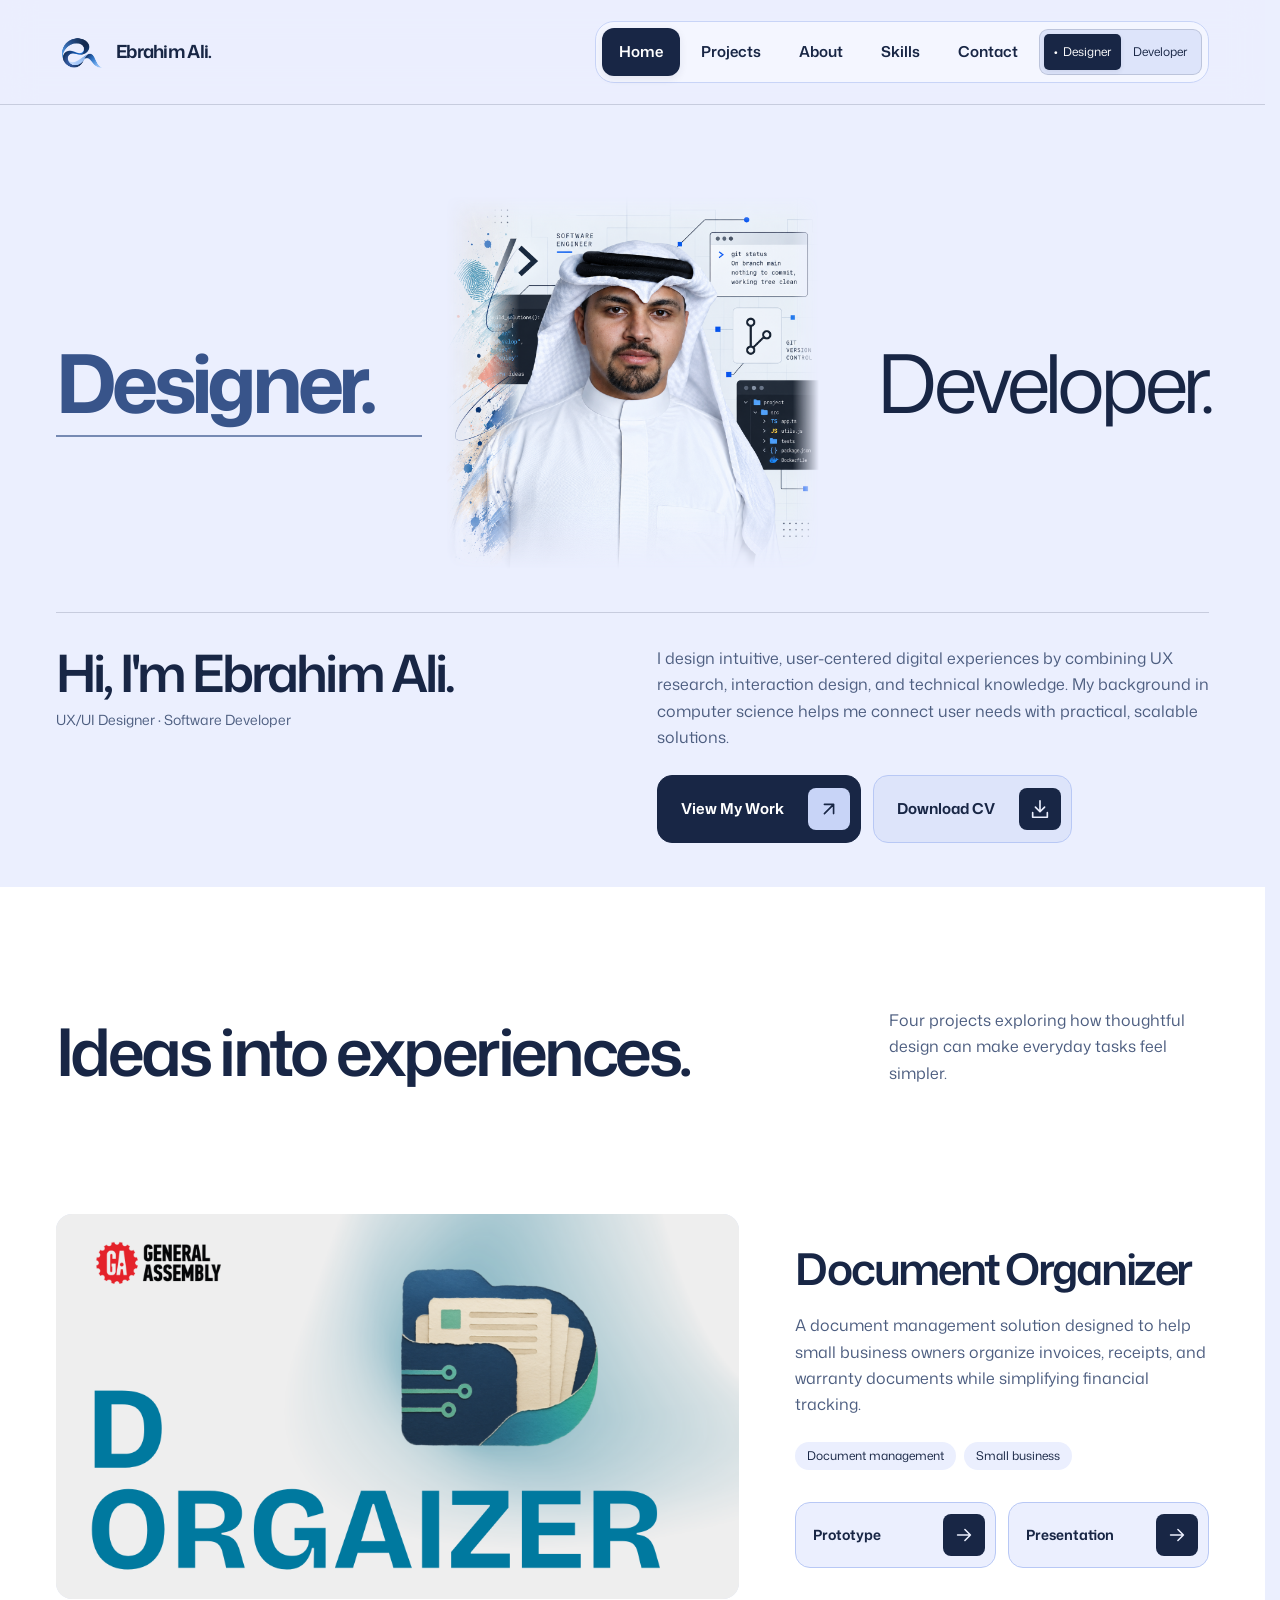
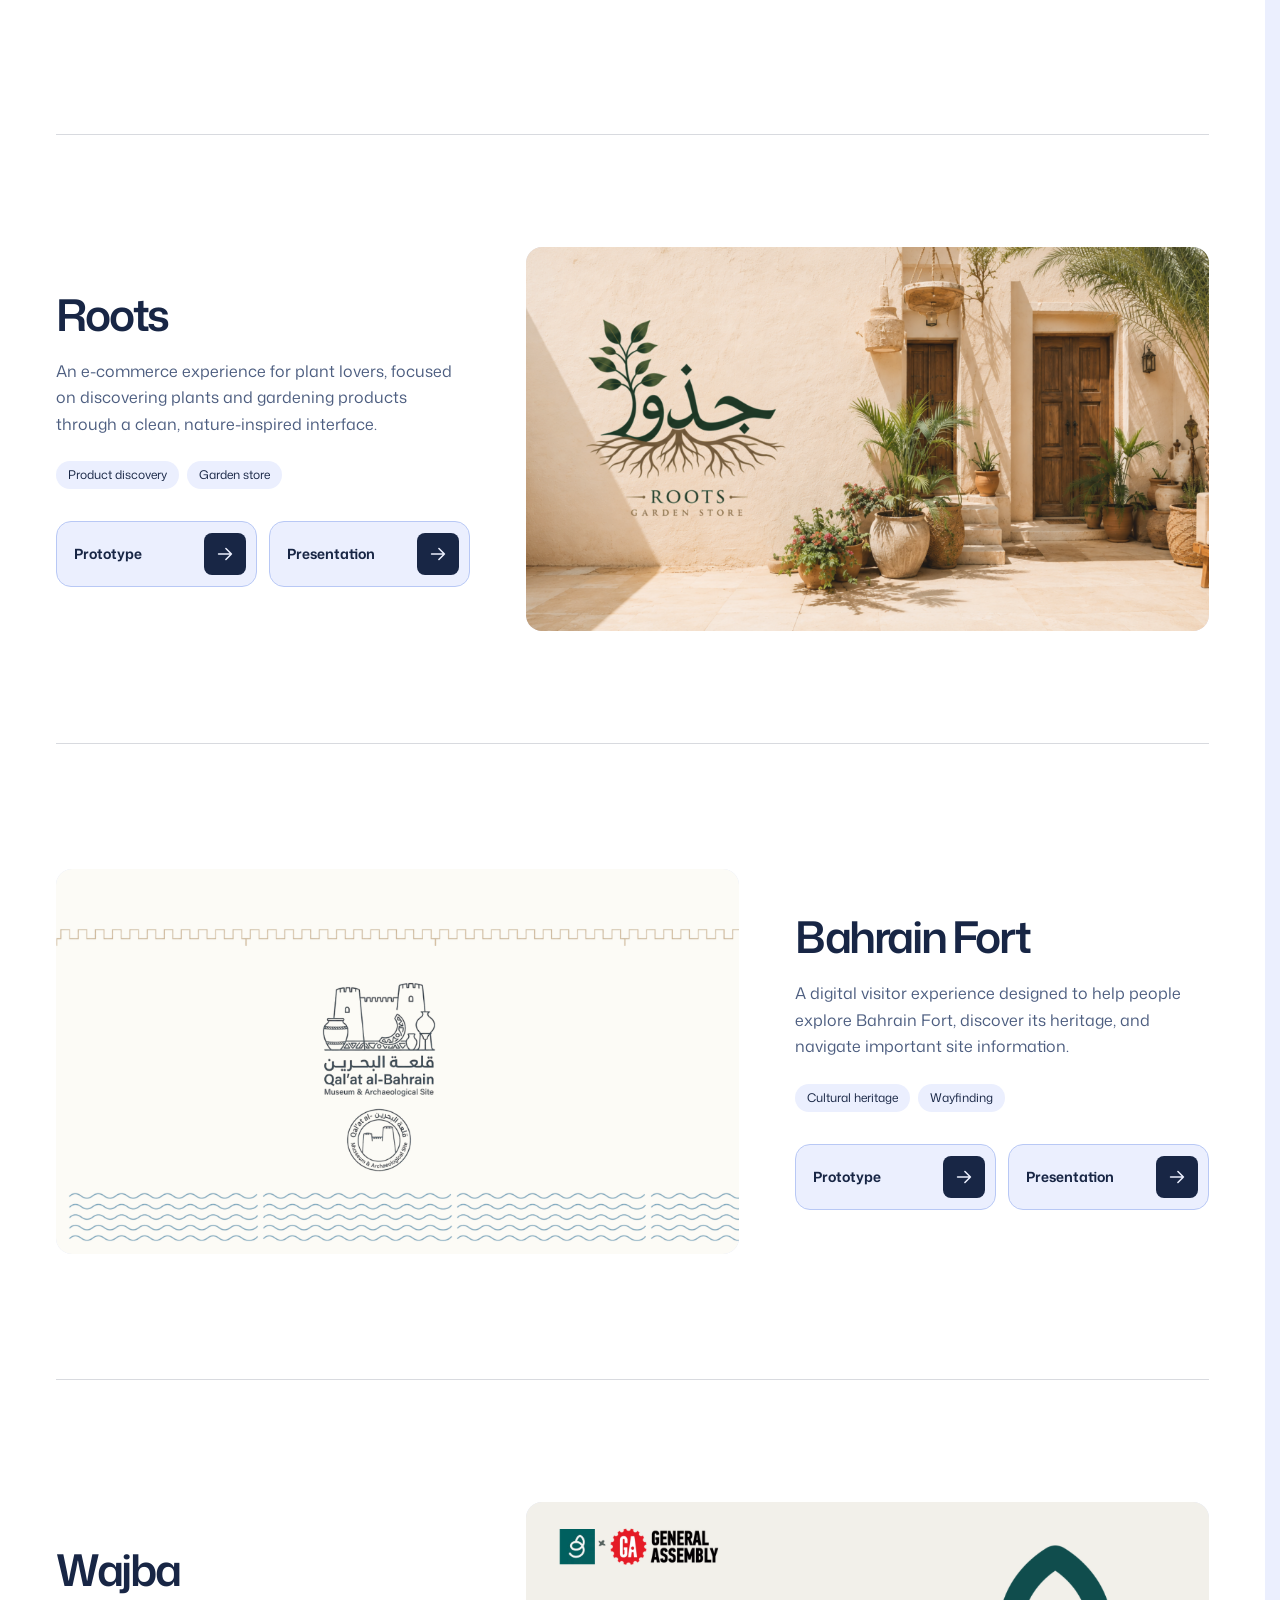
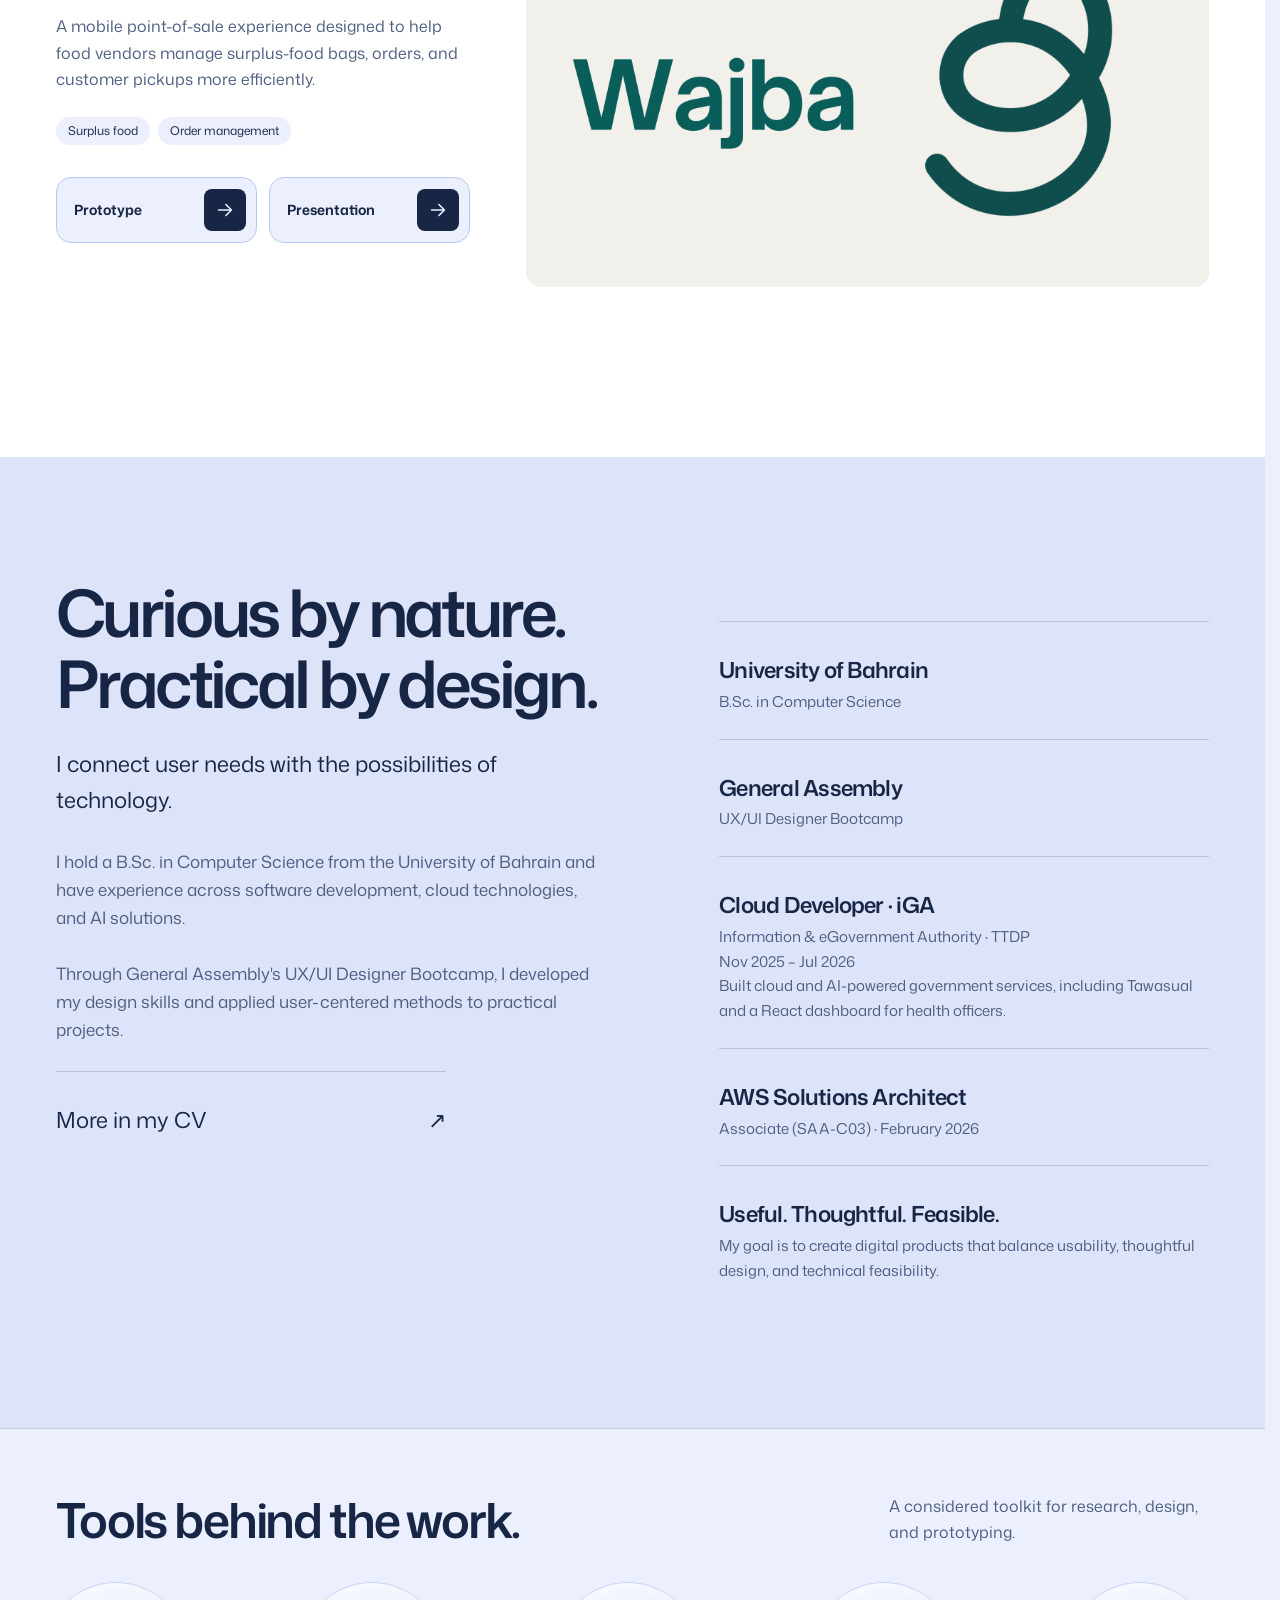
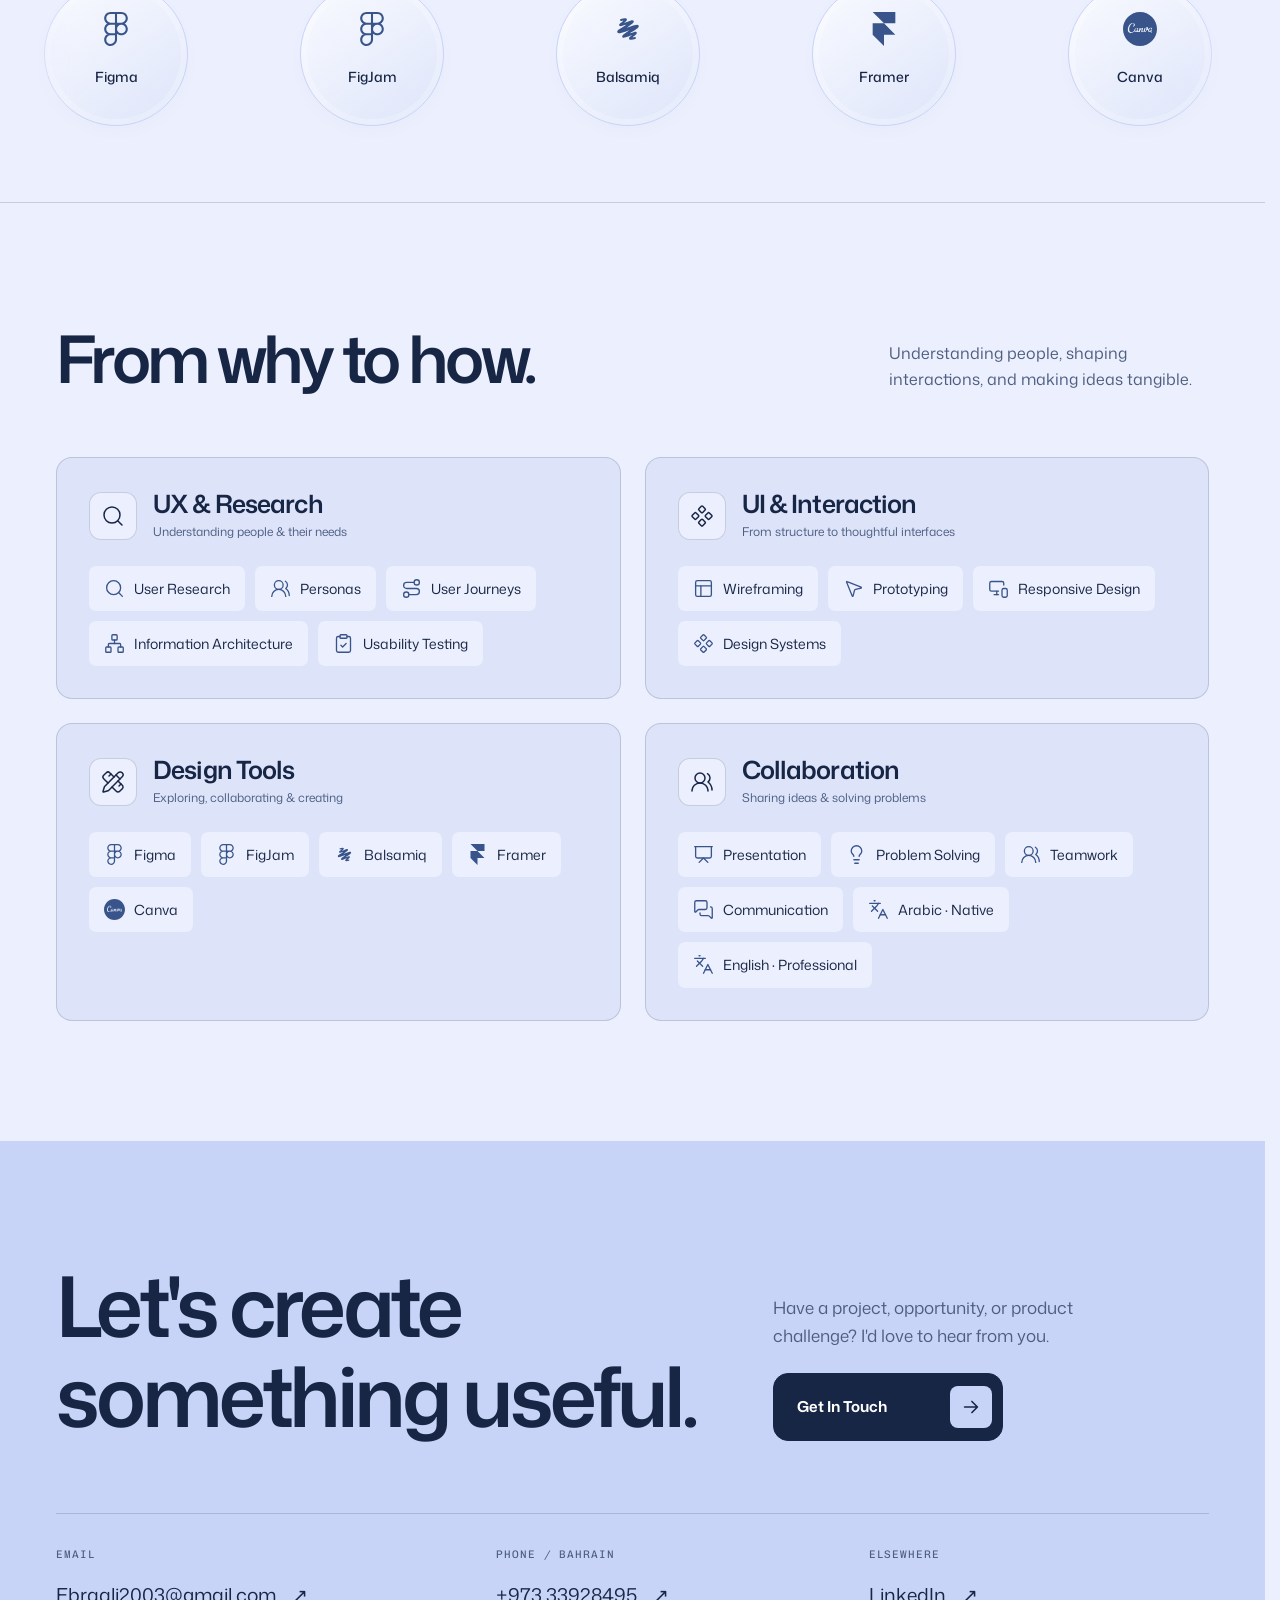
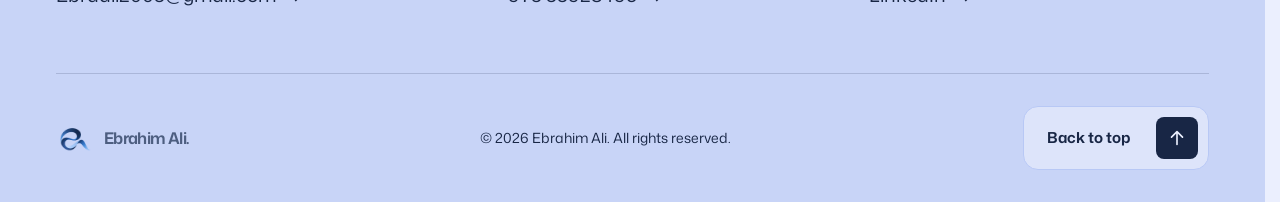
==== commit 37f03525: "Match supplied health project cover and publish updated resume" ====
--- a/Ebrahim Portfolio.html
+++ b/Ebrahim Portfolio.html
@@ -119,7 +119,7 @@
 <p><span data-hero-copy>I design intuitive, user-centered digital experiences by combining UX research, interaction design, and technical knowledge. My background in computer science helps me connect user needs with practical, scalable solutions.</span></p>
 <div class="actions">
 <a class="project-button cta-button cta-primary" href="#projects"><span class="project-button-face"><span class="project-button-label"><span>View My Work</span><span aria-hidden="true">View My Work</span></span><span class="project-button-arrow" aria-hidden="true"><svg viewBox="0 0 24 24" fill="none" stroke="currentColor" stroke-width="1.8" stroke-linecap="round" stroke-linejoin="round" aria-hidden="true"><path d="M7 7h10v10M7 17 17 7"/></svg><svg viewBox="0 0 24 24" fill="none" stroke="currentColor" stroke-width="1.8" stroke-linecap="round" stroke-linejoin="round" aria-hidden="true"><path d="M7 7h10v10M7 17 17 7"/></svg></span></span><span class="button-handles" aria-hidden="true"><i></i><i></i><i></i><i></i></span></a>
-<a class="project-button cta-button cta-secondary" data-cv-link href="./Ebrahim_Resume__UX_.pdf" download="Ebrahim_Resume__UX_.pdf"><span class="project-button-face"><span class="project-button-label"><span>Download CV</span><span aria-hidden="true">Download CV</span></span><span class="project-button-arrow" aria-hidden="true"><svg viewBox="0 0 24 24" fill="none" stroke="currentColor" stroke-width="1.8" stroke-linecap="round" stroke-linejoin="round" aria-hidden="true"><path d="M12 3v12m-5-5 5 5 5-5M4 16v5h16v-5"/></svg><svg viewBox="0 0 24 24" fill="none" stroke="currentColor" stroke-width="1.8" stroke-linecap="round" stroke-linejoin="round" aria-hidden="true"><path d="M12 3v12m-5-5 5 5 5-5M4 16v5h16v-5"/></svg></span></span><span class="button-handles" aria-hidden="true"><i></i><i></i><i></i><i></i></span></a>
+<a class="project-button cta-button cta-secondary" data-cv-link href="./Ebrahim_Resume__UX_.pdf?v=4cef671e90de" download="Ebrahim_Resume__UX_.pdf"><span class="project-button-face"><span class="project-button-label"><span>Download CV</span><span aria-hidden="true">Download CV</span></span><span class="project-button-arrow" aria-hidden="true"><svg viewBox="0 0 24 24" fill="none" stroke="currentColor" stroke-width="1.8" stroke-linecap="round" stroke-linejoin="round" aria-hidden="true"><path d="M12 3v12m-5-5 5 5 5-5M4 16v5h16v-5"/></svg><svg viewBox="0 0 24 24" fill="none" stroke="currentColor" stroke-width="1.8" stroke-linecap="round" stroke-linejoin="round" aria-hidden="true"><path d="M12 3v12m-5-5 5 5 5-5M4 16v5h16v-5"/></svg></span></span><span class="button-handles" aria-hidden="true"><i></i><i></i><i></i><i></i></span></a>
 </div>
 </div>
 </div>
@@ -205,7 +205,7 @@
 </article>
 </div>
 <div id="developer-projects" data-track-panel="developer" hidden>
-<article class="project" id="dev-health"><div class="project-media developer-media dev-health" role="img" aria-label="Health Signal Detection System project overview graphic"><div class="dev-cover-top"><span class="org-logo" data-org="MoH"><img src="logo-MoH.png" alt="MoH logo" loading="lazy"></span><span class="partner-logo"><img src="logo-iGA.png" alt="iGA logo" loading="lazy"></span></div><div class="dev-cover-main"><h3>Health Signal Detection System</h3><p>AI-Powered Epidemic Intelligence Platform</p></div></div><div class="project-info"><div class="project-meta"><span>Ministry of Health (MoH), Kingdom of Bahrain / iGA</span></div><h3>Health Signal Detection System</h3><p class="project-date mono">Feb 2026 – May 2026</p><p>A real-time health intelligence platform with a React dashboard for health officers, connecting health signals with AI-powered epidemic intelligence.</p><div class="project-tags"><span>React</span><span>Cloud & AI</span></div><div class="project-actions"><button class="project-button confidential-action" type="button" disabled aria-disabled="true" title="Link not added yet"><span class="project-button-face"><span class="project-button-label"><span>Presentation</span><span aria-hidden="true">Presentation</span></span><span class="project-button-arrow" aria-hidden="true"><svg viewBox="0 0 24 24" fill="none" stroke="currentColor" stroke-width="1.7" stroke-linecap="round" stroke-linejoin="round" aria-hidden="true"><path d="M5 12h14m-6-6 6 6-6 6"/></svg><svg viewBox="0 0 24 24" fill="none" stroke="currentColor" stroke-width="1.7" stroke-linecap="round" stroke-linejoin="round" aria-hidden="true"><path d="M5 12h14m-6-6 6 6-6 6"/></svg></span></span><span class="button-handles" aria-hidden="true"><i></i><i></i><i></i><i></i></span></button><button class="project-button confidential-action" type="button" disabled aria-disabled="true" title="Link not added yet"><span class="project-button-face"><span class="project-button-label"><span>Website</span><span aria-hidden="true">Website</span></span><span class="project-button-arrow" aria-hidden="true"><svg viewBox="0 0 24 24" fill="none" stroke="currentColor" stroke-width="1.7" stroke-linecap="round" stroke-linejoin="round" aria-hidden="true"><path d="M5 12h14m-6-6 6 6-6 6"/></svg><svg viewBox="0 0 24 24" fill="none" stroke="currentColor" stroke-width="1.7" stroke-linecap="round" stroke-linejoin="round" aria-hidden="true"><path d="M5 12h14m-6-6 6 6-6 6"/></svg></span></span><span class="button-handles" aria-hidden="true"><i></i><i></i><i></i><i></i></span></button></div><div class="project-confidential"><span class="confidential-badge">NDA protected</span><p>Presentation and application access are confidential under non-disclosure agreements.</p></div></div></article>
+<article class="project" id="dev-health"><div class="project-media developer-media dev-health" role="img" aria-label="Health Signal Detection System project overview graphic"><div class="dev-cover-top"><span class="org-logo" data-org="MoH"><img src="logo-MoH.png" alt="MoH logo" loading="lazy"></span><span class="partner-logo"><img src="logo-iGA.png" alt="iGA logo" loading="lazy"></span></div><div class="dev-cover-main"><span class="cover-reference-label">01 / DEVELOPMENT</span><h3>Health Signal Detection System</h3><p>AI-Powered Epidemic Intelligence Platform</p></div><div class="cover-reference-footer"><span>React / Cloud &amp; AI</span><span aria-hidden="true">↗</span></div></div><div class="project-info"><div class="project-meta"><span>Ministry of Health (MoH), Kingdom of Bahrain / iGA</span></div><h3>Health Signal Detection System</h3><p class="project-date mono">Feb 2026 – May 2026</p><p>A real-time health intelligence platform with a React dashboard for health officers, connecting health signals with AI-powered epidemic intelligence.</p><div class="project-tags"><span>React</span><span>Cloud & AI</span></div><div class="project-actions"><button class="project-button confidential-action" type="button" disabled aria-disabled="true" title="Link not added yet"><span class="project-button-face"><span class="project-button-label"><span>Presentation</span><span aria-hidden="true">Presentation</span></span><span class="project-button-arrow" aria-hidden="true"><svg viewBox="0 0 24 24" fill="none" stroke="currentColor" stroke-width="1.7" stroke-linecap="round" stroke-linejoin="round" aria-hidden="true"><path d="M5 12h14m-6-6 6 6-6 6"/></svg><svg viewBox="0 0 24 24" fill="none" stroke="currentColor" stroke-width="1.7" stroke-linecap="round" stroke-linejoin="round" aria-hidden="true"><path d="M5 12h14m-6-6 6 6-6 6"/></svg></span></span><span class="button-handles" aria-hidden="true"><i></i><i></i><i></i><i></i></span></button><button class="project-button confidential-action" type="button" disabled aria-disabled="true" title="Link not added yet"><span class="project-button-face"><span class="project-button-label"><span>Website</span><span aria-hidden="true">Website</span></span><span class="project-button-arrow" aria-hidden="true"><svg viewBox="0 0 24 24" fill="none" stroke="currentColor" stroke-width="1.7" stroke-linecap="round" stroke-linejoin="round" aria-hidden="true"><path d="M5 12h14m-6-6 6 6-6 6"/></svg><svg viewBox="0 0 24 24" fill="none" stroke="currentColor" stroke-width="1.7" stroke-linecap="round" stroke-linejoin="round" aria-hidden="true"><path d="M5 12h14m-6-6 6 6-6 6"/></svg></span></span><span class="button-handles" aria-hidden="true"><i></i><i></i><i></i><i></i></span></button></div><div class="project-confidential"><span class="confidential-badge">NDA protected</span><p>Presentation and application access are confidential under non-disclosure agreements.</p></div></div></article>
 <article class="project" id="dev-tawasual"><div class="project-media developer-media dev-tawasual" role="img" aria-label="Tawasual project overview graphic"><div class="dev-cover-top"><span class="org-logo" data-org="iGA"><img src="logo-iGA.png" alt="iGA logo" loading="lazy"></span></div><div class="dev-cover-main"><h3>Tawasual</h3><p>AI-Powered Citizen Communication & Complaint Hub</p></div></div><div class="project-info"><div class="project-meta"><span>Information &amp; eGovernment Authority (iGA) · National Training / Bahrain</span></div><h3>Tawasual</h3><p class="project-date mono">Nov 2025 – Jul 2026</p><p>An AI-powered platform to analyze, classify, and respond to citizen inquiries and complaints using Amazon Bedrock and scalable AWS services.</p><div class="project-tags"><span>Amazon Bedrock</span><span>AWS</span></div><div class="project-actions"><button class="project-button confidential-action" type="button" disabled aria-disabled="true" title="Link not added yet"><span class="project-button-face"><span class="project-button-label"><span>Presentation</span><span aria-hidden="true">Presentation</span></span><span class="project-button-arrow" aria-hidden="true"><svg viewBox="0 0 24 24" fill="none" stroke="currentColor" stroke-width="1.7" stroke-linecap="round" stroke-linejoin="round" aria-hidden="true"><path d="M5 12h14m-6-6 6 6-6 6"/></svg><svg viewBox="0 0 24 24" fill="none" stroke="currentColor" stroke-width="1.7" stroke-linecap="round" stroke-linejoin="round" aria-hidden="true"><path d="M5 12h14m-6-6 6 6-6 6"/></svg></span></span><span class="button-handles" aria-hidden="true"><i></i><i></i><i></i><i></i></span></button><button class="project-button confidential-action" type="button" disabled aria-disabled="true" title="Link not added yet"><span class="project-button-face"><span class="project-button-label"><span>Website</span><span aria-hidden="true">Website</span></span><span class="project-button-arrow" aria-hidden="true"><svg viewBox="0 0 24 24" fill="none" stroke="currentColor" stroke-width="1.7" stroke-linecap="round" stroke-linejoin="round" aria-hidden="true"><path d="M5 12h14m-6-6 6 6-6 6"/></svg><svg viewBox="0 0 24 24" fill="none" stroke="currentColor" stroke-width="1.7" stroke-linecap="round" stroke-linejoin="round" aria-hidden="true"><path d="M5 12h14m-6-6 6 6-6 6"/></svg></span></span><span class="button-handles" aria-hidden="true"><i></i><i></i><i></i><i></i></span></button></div><div class="project-confidential"><span class="confidential-badge">NDA protected</span><p>Presentation and application access are confidential under non-disclosure agreements.</p></div></div></article>
 <article class="project" id="dev-taqyeem"><div class="project-media developer-media dev-taqyeem" role="img" aria-label="TaqyeemPro project overview graphic"><div class="dev-cover-top"><span class="org-logo" data-org="BQA"><img src="logo-BQA.png" alt="BQA logo" loading="lazy"></span></div><div class="dev-cover-main"><h3>TaqyeemPro</h3><p>AI-Powered Student Evaluation System</p></div></div><div class="project-info"><div class="project-meta"><span>Graduation Project / Education &amp; Training Quality Authority (BQA)</span></div><h3>TaqyeemPro</h3><p class="project-date mono">Jan 2025 – Jun 2025</p><p>A cloud-native student evaluation system with teacher and administrator dashboards, developed as a graduation project at the AWS Cloud Innovation Center.</p><div class="project-tags"><span>Student evaluation</span><span>Cloud-native</span></div><div class="project-actions"><button class="project-button confidential-action" type="button" disabled aria-disabled="true" title="Link not added yet"><span class="project-button-face"><span class="project-button-label"><span>Presentation</span><span aria-hidden="true">Presentation</span></span><span class="project-button-arrow" aria-hidden="true"><svg viewBox="0 0 24 24" fill="none" stroke="currentColor" stroke-width="1.7" stroke-linecap="round" stroke-linejoin="round" aria-hidden="true"><path d="M5 12h14m-6-6 6 6-6 6"/></svg><svg viewBox="0 0 24 24" fill="none" stroke="currentColor" stroke-width="1.7" stroke-linecap="round" stroke-linejoin="round" aria-hidden="true"><path d="M5 12h14m-6-6 6 6-6 6"/></svg></span></span><span class="button-handles" aria-hidden="true"><i></i><i></i><i></i><i></i></span></button><button class="project-button confidential-action" type="button" disabled aria-disabled="true" title="Link not added yet"><span class="project-button-face"><span class="project-button-label"><span>Website</span><span aria-hidden="true">Website</span></span><span class="project-button-arrow" aria-hidden="true"><svg viewBox="0 0 24 24" fill="none" stroke="currentColor" stroke-width="1.7" stroke-linecap="round" stroke-linejoin="round" aria-hidden="true"><path d="M5 12h14m-6-6 6 6-6 6"/></svg><svg viewBox="0 0 24 24" fill="none" stroke="currentColor" stroke-width="1.7" stroke-linecap="round" stroke-linejoin="round" aria-hidden="true"><path d="M5 12h14m-6-6 6 6-6 6"/></svg></span></span><span class="button-handles" aria-hidden="true"><i></i><i></i><i></i><i></i></span></button></div><div class="project-confidential"><span class="confidential-badge">NDA protected</span><p>Presentation and application access are confidential under non-disclosure agreements.</p></div></div></article>
 <article class="project" id="dev-library"><div class="project-media developer-media dev-library" role="img" aria-label="UOB Online Library Management System project overview graphic"><div class="dev-cover-top"><span class="org-logo" data-org="UOB"><img src="logo-UOB.png" alt="UOB logo" loading="lazy"></span></div><div class="dev-cover-main"><h3>UOB Online Library Management System</h3><p>Web-based Library Management System</p></div></div><div class="project-info"><div class="project-meta"><span>University of Bahrain Project</span></div><h3>UOB Online Library Management System</h3><p class="project-date mono">Sep 2023 – May 2024</p><p>A web-based library management system built using the Laravel framework.</p><div class="project-tags"><span>Laravel</span><span>Web development</span></div><div class="project-actions"><button class="project-button confidential-action" type="button" disabled aria-disabled="true" title="Link not added yet"><span class="project-button-face"><span class="project-button-label"><span>Presentation</span><span aria-hidden="true">Presentation</span></span><span class="project-button-arrow" aria-hidden="true"><svg viewBox="0 0 24 24" fill="none" stroke="currentColor" stroke-width="1.7" stroke-linecap="round" stroke-linejoin="round" aria-hidden="true"><path d="M5 12h14m-6-6 6 6-6 6"/></svg><svg viewBox="0 0 24 24" fill="none" stroke="currentColor" stroke-width="1.7" stroke-linecap="round" stroke-linejoin="round" aria-hidden="true"><path d="M5 12h14m-6-6 6 6-6 6"/></svg></span></span><span class="button-handles" aria-hidden="true"><i></i><i></i><i></i><i></i></span></button><button class="project-button confidential-action" type="button" disabled aria-disabled="true" title="Link not added yet"><span class="project-button-face"><span class="project-button-label"><span>Website</span><span aria-hidden="true">Website</span></span><span class="project-button-arrow" aria-hidden="true"><svg viewBox="0 0 24 24" fill="none" stroke="currentColor" stroke-width="1.7" stroke-linecap="round" stroke-linejoin="round" aria-hidden="true"><path d="M5 12h14m-6-6 6 6-6 6"/></svg><svg viewBox="0 0 24 24" fill="none" stroke="currentColor" stroke-width="1.7" stroke-linecap="round" stroke-linejoin="round" aria-hidden="true"><path d="M5 12h14m-6-6 6 6-6 6"/></svg></span></span><span class="button-handles" aria-hidden="true"><i></i><i></i><i></i><i></i></span></button></div><div class="project-confidential"><span class="confidential-badge">NDA protected</span><p>Presentation and application access are confidential under non-disclosure agreements.</p></div></div></article>
@@ -219,7 +219,7 @@
 <p class="large">I connect user needs with the possibilities of technology.</p>
 <p>I hold a B.Sc. in Computer Science from the University of Bahrain and have experience across software development, cloud technologies, and AI solutions.</p>
 <p>Through General Assembly's UX/UI Designer Bootcamp, I developed my design skills and applied user-centered methods to practical projects.</p>
-<div class="cv-contact"><a data-cv-link href="./Ebrahim_Resume__UX_.pdf" download="Ebrahim_Resume__UX_.pdf">More in my CV <span aria-hidden="true">↗</span></a></div>
+<div class="cv-contact"><a data-cv-link href="./Ebrahim_Resume__UX_.pdf?v=4cef671e90de" download="Ebrahim_Resume__UX_.pdf">More in my CV <span aria-hidden="true">↗</span></a></div>
 </div>
 <div class="about-details">
 <div class="detail">
--- a/styles.css
+++ b/styles.css
@@ -1255,3 +1255,35 @@
 }
 @media(prefers-reduced-motion:reduce){.tool-chip:hover svg{transform:none}}
 .sr-only{min-height:0!important;max-height:1px!important}
+
+/* Track selection changes content, never the page geometry. */
+html{scrollbar-gutter:stable}
+main{overflow-anchor:none}
+.hero-stage{grid-template-columns:minmax(0,1fr) minmax(0,1.02fr) minmax(0,1fr)}
+.hero-stage .discipline{min-width:0}
+.hero-stage .discipline h2{width:100%;font-size:clamp(48px,6.3vw,100px)}
+.hero-stage .role-switch{width:100%}
+.project.reveal-enter,.skill-group.reveal-enter{animation:none}
+.portfolio-layout-measure{position:fixed;left:-100000px;top:0;visibility:hidden;pointer-events:none;contain:layout style;z-index:-1}
+.portfolio-layout-measure *{animation:none!important;transition:none!important}
+.developer-media{display:grid;place-items:center}
+.dev-cover-top{position:absolute;top:28px;left:28px;right:28px}
+.dev-cover-main{width:100%;max-width:88%;padding:0;text-align:center;align-self:center;justify-self:center}
+.dev-cover-main h3{margin:0 0 12px}
+.dev-cover-main p{margin:0 auto;max-width:40ch}
+@media(min-width:768px) and (max-width:1100px){.hero-stage{grid-template-columns:minmax(0,1fr) minmax(0,1.15fr) minmax(0,1fr)}.hero-stage .discipline h2{font-size:clamp(40px,5.8vw,66px)}.dev-cover-top{top:20px;left:20px;right:20px}}
+@media(max-width:767px){.hero-stage{grid-template-columns:minmax(0,1fr) minmax(0,1fr)}.hero-stage .discipline h2{font-size:clamp(30px,7.7vw,48px)}.dev-cover-top{top:14px;left:18px;right:18px}.dev-cover-top .org-logo,.dev-cover-top .partner-logo{height:22px}.dev-cover-main{max-width:88%;padding:0}.dev-cover-main h3{font-size:clamp(18px,5vw,28px);margin-bottom:8px}.dev-cover-main p{font-size:10px}}
+.project{grid-template-columns:minmax(0,1.65fr) minmax(0,1fr)}
+.project:nth-child(even){grid-template-columns:minmax(0,1fr) minmax(0,1.65fr)}
+.project-info{min-width:0}
+@media(min-width:768px) and (max-width:1100px){.project{grid-template-columns:minmax(0,1.35fr) minmax(0,1fr)}.project:nth-child(even){grid-template-columns:minmax(0,1fr) minmax(0,1.35fr)}}
+@media(max-width:767px){.project,.project:nth-child(even){grid-template-columns:minmax(0,1fr)}}
+
+/* Health project cover wording and arrangement supplied in the final reference. */
+.dev-health .dev-cover-main{text-align:left;max-width:none;width:100%}
+.dev-health .dev-cover-main p{margin-inline:0;max-width:none}
+.cover-reference-label{display:block;font:400 11px/1.5 'Chivo Mono',monospace;color:var(--ink-soft);letter-spacing:.06em;margin-bottom:16px}
+.cover-reference-footer{position:absolute;left:28px;right:28px;bottom:24px;display:flex;align-items:center;justify-content:space-between;gap:16px;border-top:1px solid var(--line);padding-top:16px;font:400 12px/1.5 'Chivo Mono',monospace;color:var(--ink-soft)}
+.cover-reference-footer>span:last-child{font:24px/1 Arial}
+@media(max-width:1100px) and (min-width:768px){.cover-reference-footer{left:20px;right:20px;bottom:16px;padding-top:10px}.cover-reference-label{font-size:9px;margin-bottom:10px}.cover-reference-footer{font-size:10px}}
+@media(max-width:767px){.cover-reference-label{font-size:8px;margin-bottom:6px}.cover-reference-footer{left:18px;right:18px;bottom:10px;padding-top:7px;font-size:9px}.cover-reference-footer>span:last-child{font-size:18px}}
--- a/styles.css
+++ b/styles.css
@@ -1255,3 +1255,35 @@
 }
 @media(prefers-reduced-motion:reduce){.tool-chip:hover svg{transform:none}}
 .sr-only{min-height:0!important;max-height:1px!important}
+
+/* Track selection changes content, never the page geometry. */
+html{scrollbar-gutter:stable}
+main{overflow-anchor:none}
+.hero-stage{grid-template-columns:minmax(0,1fr) minmax(0,1.02fr) minmax(0,1fr)}
+.hero-stage .discipline{min-width:0}
+.hero-stage .discipline h2{width:100%;font-size:clamp(48px,6.3vw,100px)}
+.hero-stage .role-switch{width:100%}
+.project.reveal-enter,.skill-group.reveal-enter{animation:none}
+.portfolio-layout-measure{position:fixed;left:-100000px;top:0;visibility:hidden;pointer-events:none;contain:layout style;z-index:-1}
+.portfolio-layout-measure *{animation:none!important;transition:none!important}
+.developer-media{display:grid;place-items:center}
+.dev-cover-top{position:absolute;top:28px;left:28px;right:28px}
+.dev-cover-main{width:100%;max-width:88%;padding:0;text-align:center;align-self:center;justify-self:center}
+.dev-cover-main h3{margin:0 0 12px}
+.dev-cover-main p{margin:0 auto;max-width:40ch}
+@media(min-width:768px) and (max-width:1100px){.hero-stage{grid-template-columns:minmax(0,1fr) minmax(0,1.15fr) minmax(0,1fr)}.hero-stage .discipline h2{font-size:clamp(40px,5.8vw,66px)}.dev-cover-top{top:20px;left:20px;right:20px}}
+@media(max-width:767px){.hero-stage{grid-template-columns:minmax(0,1fr) minmax(0,1fr)}.hero-stage .discipline h2{font-size:clamp(30px,7.7vw,48px)}.dev-cover-top{top:14px;left:18px;right:18px}.dev-cover-top .org-logo,.dev-cover-top .partner-logo{height:22px}.dev-cover-main{max-width:88%;padding:0}.dev-cover-main h3{font-size:clamp(18px,5vw,28px);margin-bottom:8px}.dev-cover-main p{font-size:10px}}
+.project{grid-template-columns:minmax(0,1.65fr) minmax(0,1fr)}
+.project:nth-child(even){grid-template-columns:minmax(0,1fr) minmax(0,1.65fr)}
+.project-info{min-width:0}
+@media(min-width:768px) and (max-width:1100px){.project{grid-template-columns:minmax(0,1.35fr) minmax(0,1fr)}.project:nth-child(even){grid-template-columns:minmax(0,1fr) minmax(0,1.35fr)}}
+@media(max-width:767px){.project,.project:nth-child(even){grid-template-columns:minmax(0,1fr)}}
+
+/* Health project cover wording and arrangement supplied in the final reference. */
+.dev-health .dev-cover-main{text-align:left;max-width:none;width:100%}
+.dev-health .dev-cover-main p{margin-inline:0;max-width:none}
+.cover-reference-label{display:block;font:400 11px/1.5 'Chivo Mono',monospace;color:var(--ink-soft);letter-spacing:.06em;margin-bottom:16px}
+.cover-reference-footer{position:absolute;left:28px;right:28px;bottom:24px;display:flex;align-items:center;justify-content:space-between;gap:16px;border-top:1px solid var(--line);padding-top:16px;font:400 12px/1.5 'Chivo Mono',monospace;color:var(--ink-soft)}
+.cover-reference-footer>span:last-child{font:24px/1 Arial}
+@media(max-width:1100px) and (min-width:768px){.cover-reference-footer{left:20px;right:20px;bottom:16px;padding-top:10px}.cover-reference-label{font-size:9px;margin-bottom:10px}.cover-reference-footer{font-size:10px}}
+@media(max-width:767px){.cover-reference-label{font-size:8px;margin-bottom:6px}.cover-reference-footer{left:18px;right:18px;bottom:10px;padding-top:7px;font-size:9px}.cover-reference-footer>span:last-child{font-size:18px}}
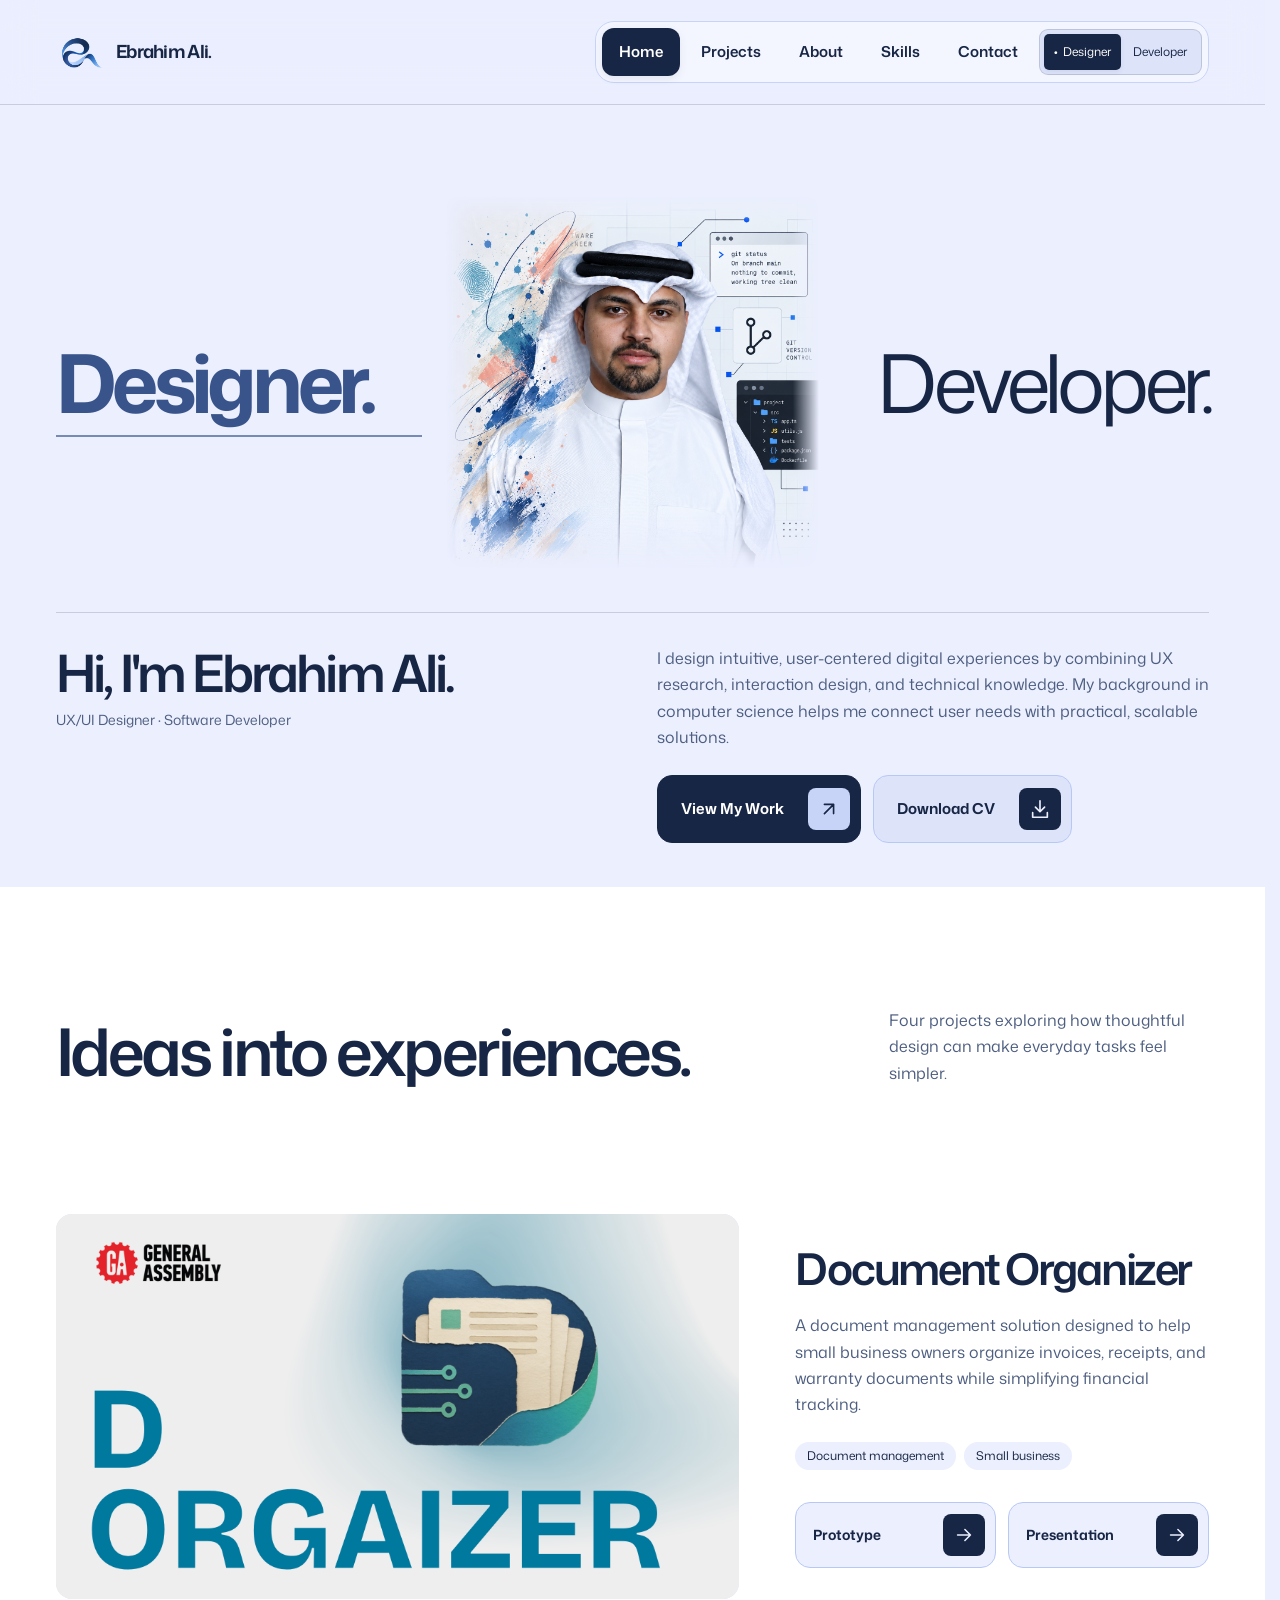
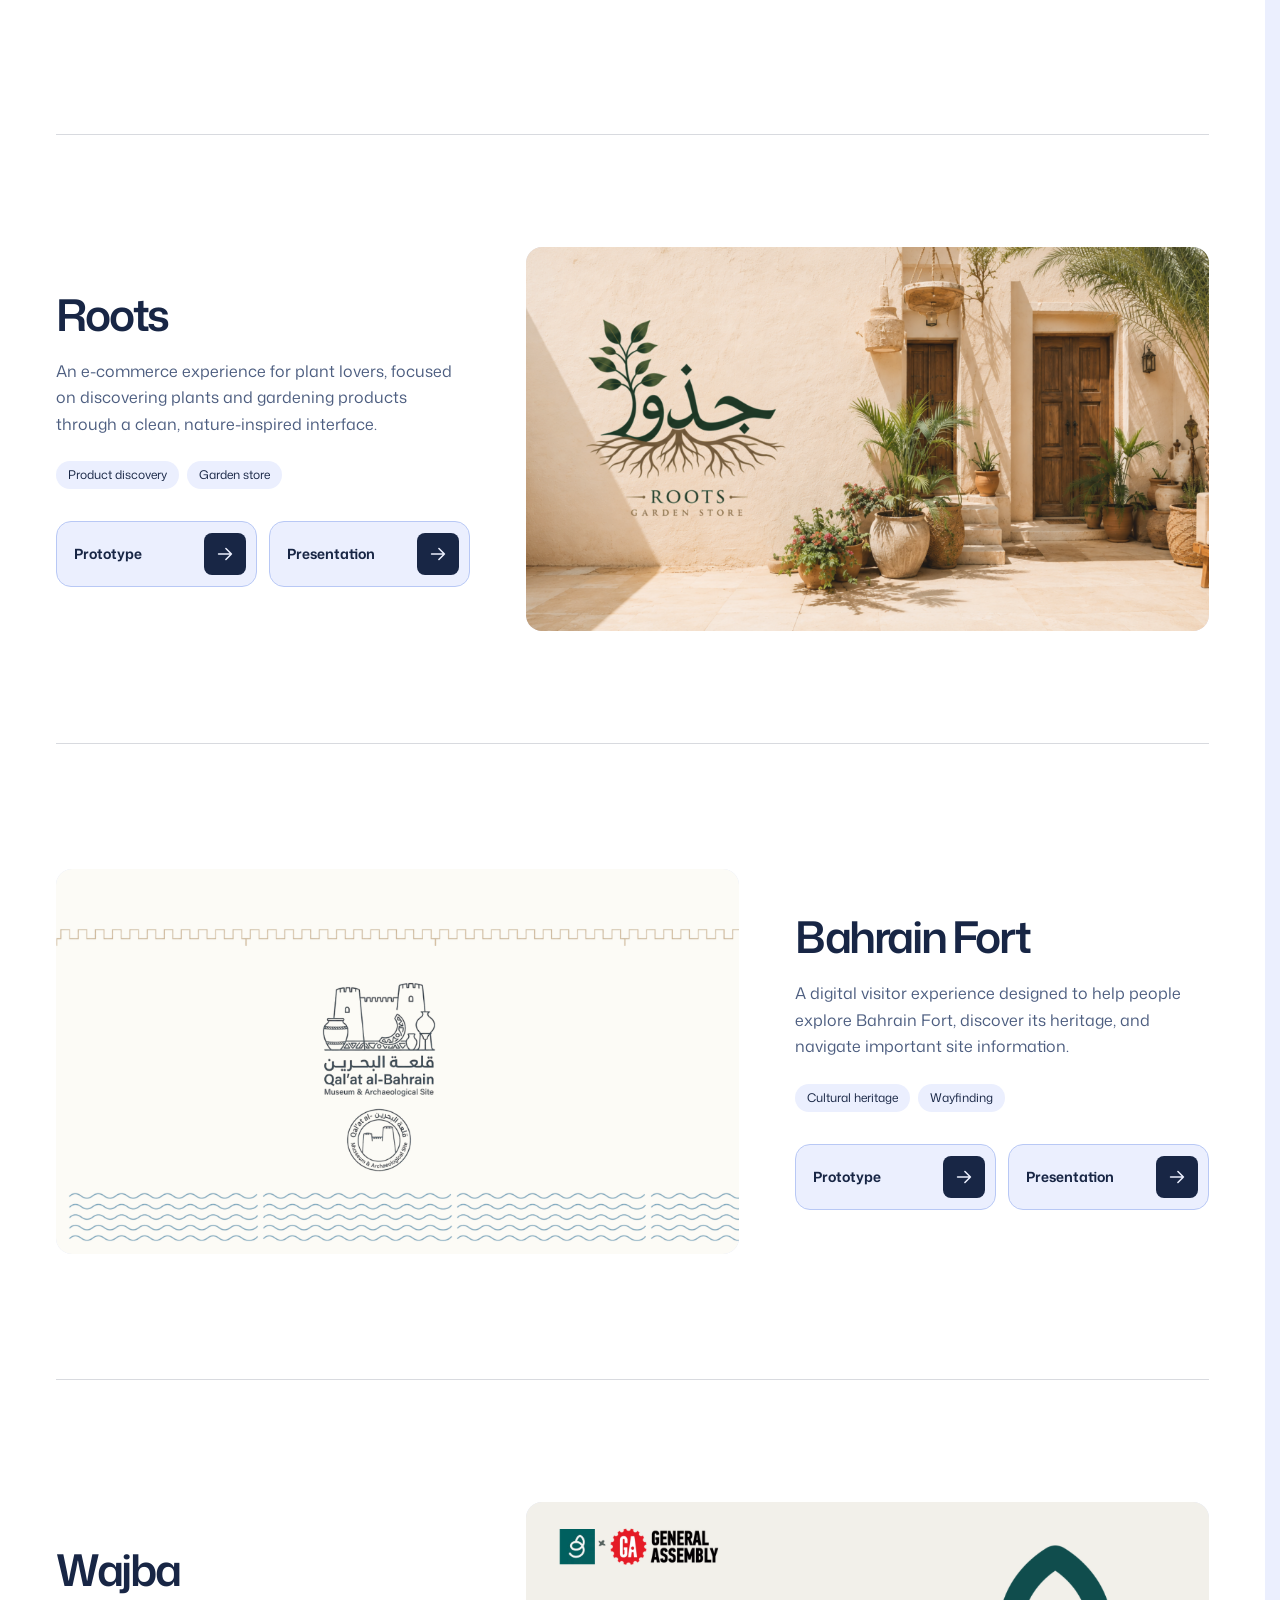
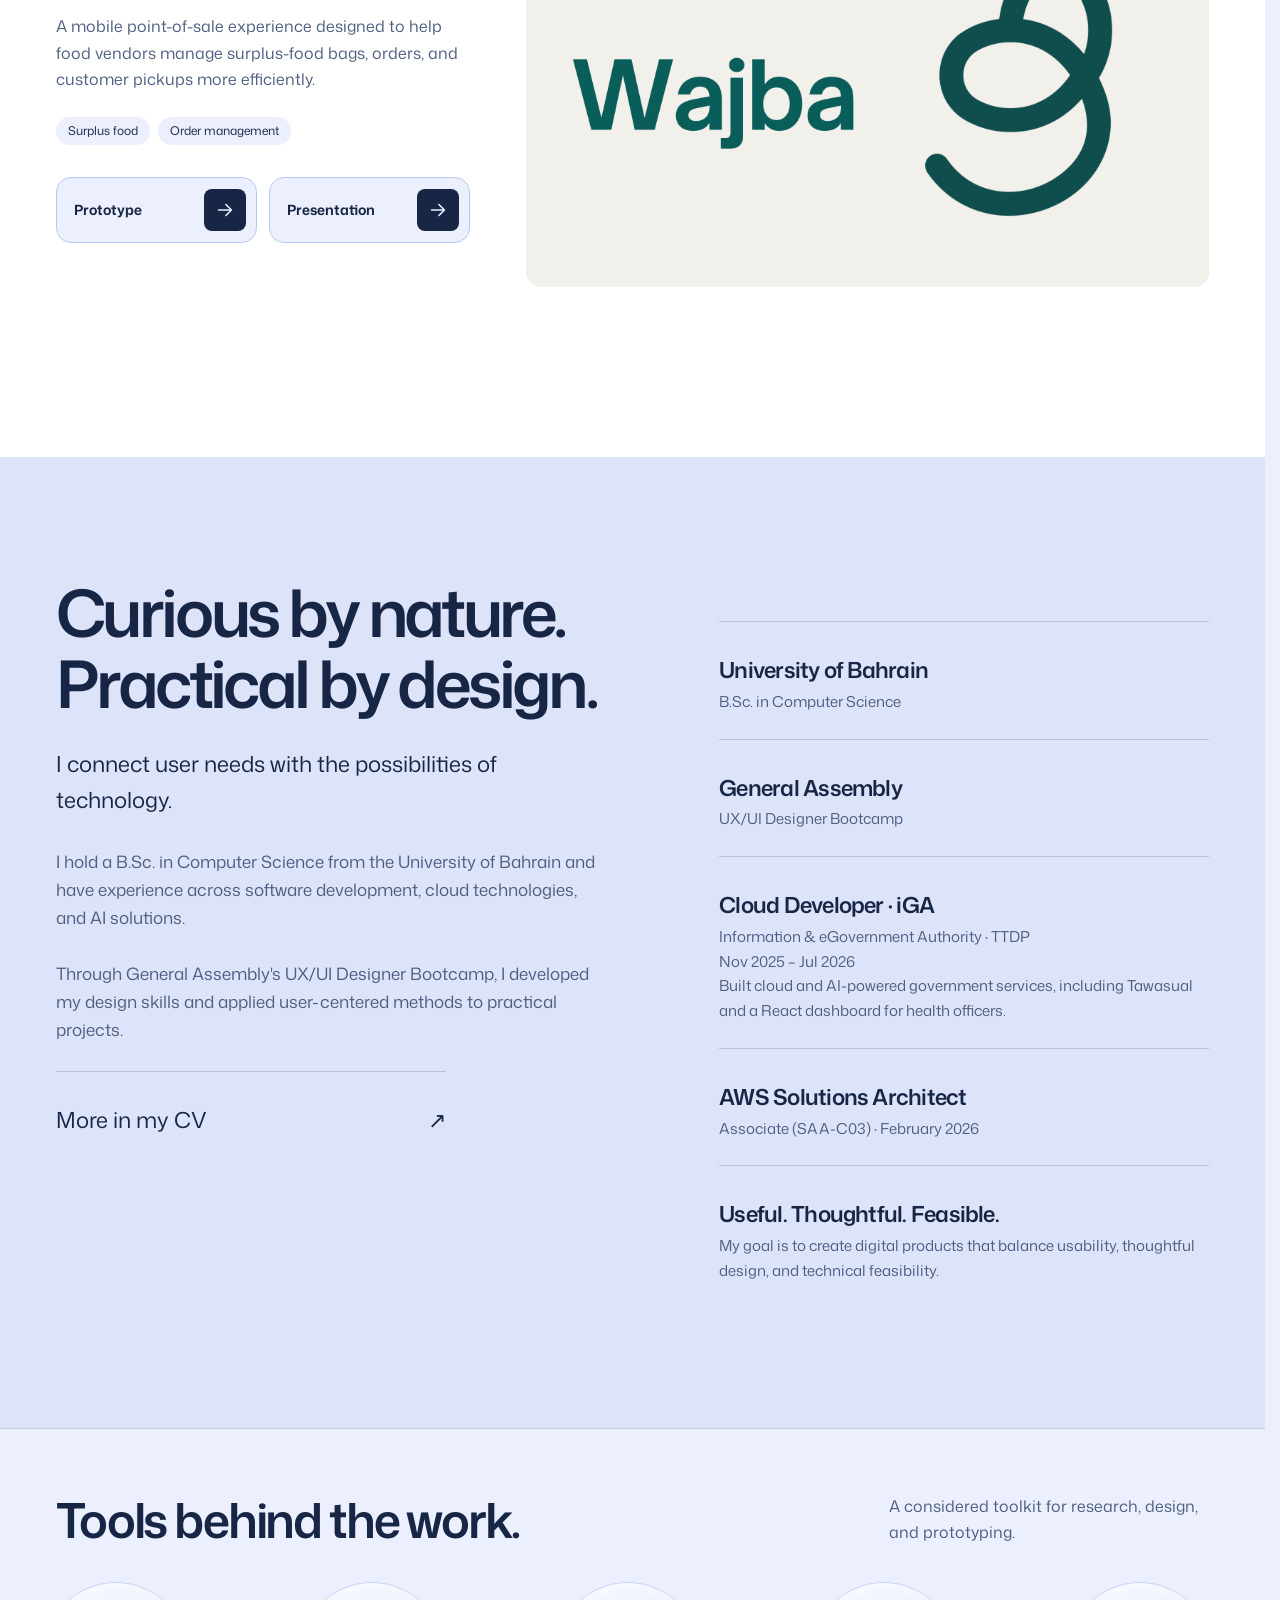
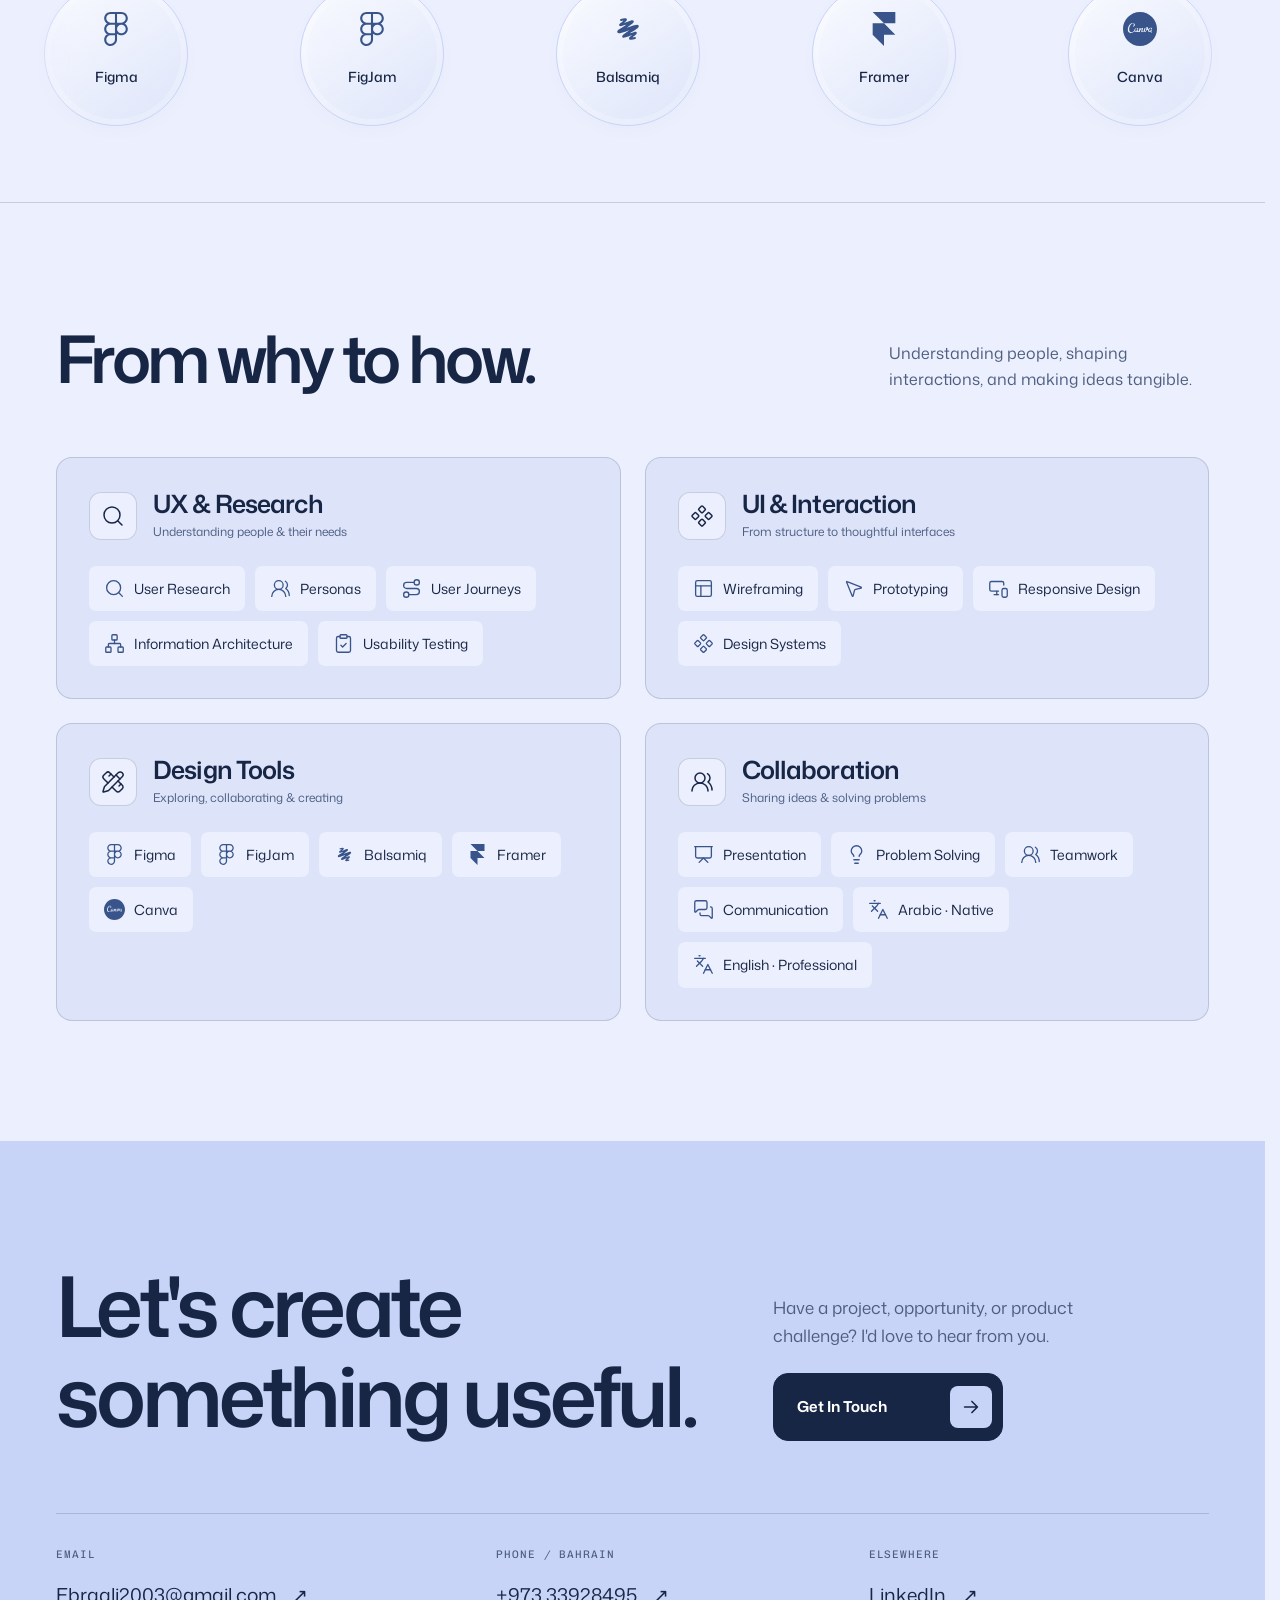
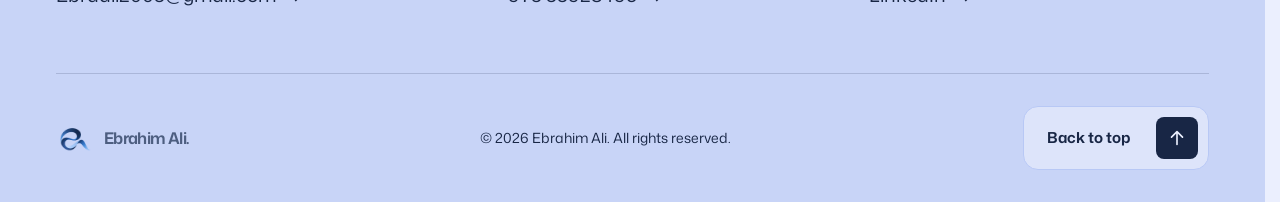
==== commit 14b25ca9: "Unify title placement and reference styling across all developer covers" ====
--- a/Ebrahim Portfolio.html
+++ b/Ebrahim Portfolio.html
@@ -206,9 +206,9 @@
 </div>
 <div id="developer-projects" data-track-panel="developer" hidden>
 <article class="project" id="dev-health"><div class="project-media developer-media dev-health" role="img" aria-label="Health Signal Detection System project overview graphic"><div class="dev-cover-top"><span class="org-logo" data-org="MoH"><img src="logo-MoH.png" alt="MoH logo" loading="lazy"></span><span class="partner-logo"><img src="logo-iGA.png" alt="iGA logo" loading="lazy"></span></div><div class="dev-cover-main"><span class="cover-reference-label">01 / DEVELOPMENT</span><h3>Health Signal Detection System</h3><p>AI-Powered Epidemic Intelligence Platform</p></div><div class="cover-reference-footer"><span>React / Cloud &amp; AI</span><span aria-hidden="true">↗</span></div></div><div class="project-info"><div class="project-meta"><span>Ministry of Health (MoH), Kingdom of Bahrain / iGA</span></div><h3>Health Signal Detection System</h3><p class="project-date mono">Feb 2026 – May 2026</p><p>A real-time health intelligence platform with a React dashboard for health officers, connecting health signals with AI-powered epidemic intelligence.</p><div class="project-tags"><span>React</span><span>Cloud & AI</span></div><div class="project-actions"><button class="project-button confidential-action" type="button" disabled aria-disabled="true" title="Link not added yet"><span class="project-button-face"><span class="project-button-label"><span>Presentation</span><span aria-hidden="true">Presentation</span></span><span class="project-button-arrow" aria-hidden="true"><svg viewBox="0 0 24 24" fill="none" stroke="currentColor" stroke-width="1.7" stroke-linecap="round" stroke-linejoin="round" aria-hidden="true"><path d="M5 12h14m-6-6 6 6-6 6"/></svg><svg viewBox="0 0 24 24" fill="none" stroke="currentColor" stroke-width="1.7" stroke-linecap="round" stroke-linejoin="round" aria-hidden="true"><path d="M5 12h14m-6-6 6 6-6 6"/></svg></span></span><span class="button-handles" aria-hidden="true"><i></i><i></i><i></i><i></i></span></button><button class="project-button confidential-action" type="button" disabled aria-disabled="true" title="Link not added yet"><span class="project-button-face"><span class="project-button-label"><span>Website</span><span aria-hidden="true">Website</span></span><span class="project-button-arrow" aria-hidden="true"><svg viewBox="0 0 24 24" fill="none" stroke="currentColor" stroke-width="1.7" stroke-linecap="round" stroke-linejoin="round" aria-hidden="true"><path d="M5 12h14m-6-6 6 6-6 6"/></svg><svg viewBox="0 0 24 24" fill="none" stroke="currentColor" stroke-width="1.7" stroke-linecap="round" stroke-linejoin="round" aria-hidden="true"><path d="M5 12h14m-6-6 6 6-6 6"/></svg></span></span><span class="button-handles" aria-hidden="true"><i></i><i></i><i></i><i></i></span></button></div><div class="project-confidential"><span class="confidential-badge">NDA protected</span><p>Presentation and application access are confidential under non-disclosure agreements.</p></div></div></article>
-<article class="project" id="dev-tawasual"><div class="project-media developer-media dev-tawasual" role="img" aria-label="Tawasual project overview graphic"><div class="dev-cover-top"><span class="org-logo" data-org="iGA"><img src="logo-iGA.png" alt="iGA logo" loading="lazy"></span></div><div class="dev-cover-main"><h3>Tawasual</h3><p>AI-Powered Citizen Communication & Complaint Hub</p></div></div><div class="project-info"><div class="project-meta"><span>Information &amp; eGovernment Authority (iGA) · National Training / Bahrain</span></div><h3>Tawasual</h3><p class="project-date mono">Nov 2025 – Jul 2026</p><p>An AI-powered platform to analyze, classify, and respond to citizen inquiries and complaints using Amazon Bedrock and scalable AWS services.</p><div class="project-tags"><span>Amazon Bedrock</span><span>AWS</span></div><div class="project-actions"><button class="project-button confidential-action" type="button" disabled aria-disabled="true" title="Link not added yet"><span class="project-button-face"><span class="project-button-label"><span>Presentation</span><span aria-hidden="true">Presentation</span></span><span class="project-button-arrow" aria-hidden="true"><svg viewBox="0 0 24 24" fill="none" stroke="currentColor" stroke-width="1.7" stroke-linecap="round" stroke-linejoin="round" aria-hidden="true"><path d="M5 12h14m-6-6 6 6-6 6"/></svg><svg viewBox="0 0 24 24" fill="none" stroke="currentColor" stroke-width="1.7" stroke-linecap="round" stroke-linejoin="round" aria-hidden="true"><path d="M5 12h14m-6-6 6 6-6 6"/></svg></span></span><span class="button-handles" aria-hidden="true"><i></i><i></i><i></i><i></i></span></button><button class="project-button confidential-action" type="button" disabled aria-disabled="true" title="Link not added yet"><span class="project-button-face"><span class="project-button-label"><span>Website</span><span aria-hidden="true">Website</span></span><span class="project-button-arrow" aria-hidden="true"><svg viewBox="0 0 24 24" fill="none" stroke="currentColor" stroke-width="1.7" stroke-linecap="round" stroke-linejoin="round" aria-hidden="true"><path d="M5 12h14m-6-6 6 6-6 6"/></svg><svg viewBox="0 0 24 24" fill="none" stroke="currentColor" stroke-width="1.7" stroke-linecap="round" stroke-linejoin="round" aria-hidden="true"><path d="M5 12h14m-6-6 6 6-6 6"/></svg></span></span><span class="button-handles" aria-hidden="true"><i></i><i></i><i></i><i></i></span></button></div><div class="project-confidential"><span class="confidential-badge">NDA protected</span><p>Presentation and application access are confidential under non-disclosure agreements.</p></div></div></article>
-<article class="project" id="dev-taqyeem"><div class="project-media developer-media dev-taqyeem" role="img" aria-label="TaqyeemPro project overview graphic"><div class="dev-cover-top"><span class="org-logo" data-org="BQA"><img src="logo-BQA.png" alt="BQA logo" loading="lazy"></span></div><div class="dev-cover-main"><h3>TaqyeemPro</h3><p>AI-Powered Student Evaluation System</p></div></div><div class="project-info"><div class="project-meta"><span>Graduation Project / Education &amp; Training Quality Authority (BQA)</span></div><h3>TaqyeemPro</h3><p class="project-date mono">Jan 2025 – Jun 2025</p><p>A cloud-native student evaluation system with teacher and administrator dashboards, developed as a graduation project at the AWS Cloud Innovation Center.</p><div class="project-tags"><span>Student evaluation</span><span>Cloud-native</span></div><div class="project-actions"><button class="project-button confidential-action" type="button" disabled aria-disabled="true" title="Link not added yet"><span class="project-button-face"><span class="project-button-label"><span>Presentation</span><span aria-hidden="true">Presentation</span></span><span class="project-button-arrow" aria-hidden="true"><svg viewBox="0 0 24 24" fill="none" stroke="currentColor" stroke-width="1.7" stroke-linecap="round" stroke-linejoin="round" aria-hidden="true"><path d="M5 12h14m-6-6 6 6-6 6"/></svg><svg viewBox="0 0 24 24" fill="none" stroke="currentColor" stroke-width="1.7" stroke-linecap="round" stroke-linejoin="round" aria-hidden="true"><path d="M5 12h14m-6-6 6 6-6 6"/></svg></span></span><span class="button-handles" aria-hidden="true"><i></i><i></i><i></i><i></i></span></button><button class="project-button confidential-action" type="button" disabled aria-disabled="true" title="Link not added yet"><span class="project-button-face"><span class="project-button-label"><span>Website</span><span aria-hidden="true">Website</span></span><span class="project-button-arrow" aria-hidden="true"><svg viewBox="0 0 24 24" fill="none" stroke="currentColor" stroke-width="1.7" stroke-linecap="round" stroke-linejoin="round" aria-hidden="true"><path d="M5 12h14m-6-6 6 6-6 6"/></svg><svg viewBox="0 0 24 24" fill="none" stroke="currentColor" stroke-width="1.7" stroke-linecap="round" stroke-linejoin="round" aria-hidden="true"><path d="M5 12h14m-6-6 6 6-6 6"/></svg></span></span><span class="button-handles" aria-hidden="true"><i></i><i></i><i></i><i></i></span></button></div><div class="project-confidential"><span class="confidential-badge">NDA protected</span><p>Presentation and application access are confidential under non-disclosure agreements.</p></div></div></article>
-<article class="project" id="dev-library"><div class="project-media developer-media dev-library" role="img" aria-label="UOB Online Library Management System project overview graphic"><div class="dev-cover-top"><span class="org-logo" data-org="UOB"><img src="logo-UOB.png" alt="UOB logo" loading="lazy"></span></div><div class="dev-cover-main"><h3>UOB Online Library Management System</h3><p>Web-based Library Management System</p></div></div><div class="project-info"><div class="project-meta"><span>University of Bahrain Project</span></div><h3>UOB Online Library Management System</h3><p class="project-date mono">Sep 2023 – May 2024</p><p>A web-based library management system built using the Laravel framework.</p><div class="project-tags"><span>Laravel</span><span>Web development</span></div><div class="project-actions"><button class="project-button confidential-action" type="button" disabled aria-disabled="true" title="Link not added yet"><span class="project-button-face"><span class="project-button-label"><span>Presentation</span><span aria-hidden="true">Presentation</span></span><span class="project-button-arrow" aria-hidden="true"><svg viewBox="0 0 24 24" fill="none" stroke="currentColor" stroke-width="1.7" stroke-linecap="round" stroke-linejoin="round" aria-hidden="true"><path d="M5 12h14m-6-6 6 6-6 6"/></svg><svg viewBox="0 0 24 24" fill="none" stroke="currentColor" stroke-width="1.7" stroke-linecap="round" stroke-linejoin="round" aria-hidden="true"><path d="M5 12h14m-6-6 6 6-6 6"/></svg></span></span><span class="button-handles" aria-hidden="true"><i></i><i></i><i></i><i></i></span></button><button class="project-button confidential-action" type="button" disabled aria-disabled="true" title="Link not added yet"><span class="project-button-face"><span class="project-button-label"><span>Website</span><span aria-hidden="true">Website</span></span><span class="project-button-arrow" aria-hidden="true"><svg viewBox="0 0 24 24" fill="none" stroke="currentColor" stroke-width="1.7" stroke-linecap="round" stroke-linejoin="round" aria-hidden="true"><path d="M5 12h14m-6-6 6 6-6 6"/></svg><svg viewBox="0 0 24 24" fill="none" stroke="currentColor" stroke-width="1.7" stroke-linecap="round" stroke-linejoin="round" aria-hidden="true"><path d="M5 12h14m-6-6 6 6-6 6"/></svg></span></span><span class="button-handles" aria-hidden="true"><i></i><i></i><i></i><i></i></span></button></div><div class="project-confidential"><span class="confidential-badge">NDA protected</span><p>Presentation and application access are confidential under non-disclosure agreements.</p></div></div></article>
+<article class="project" id="dev-tawasual"><div class="project-media developer-media dev-tawasual" role="img" aria-label="Tawasual project overview graphic"><div class="dev-cover-top"><span class="org-logo" data-org="iGA"><img src="logo-iGA.png" alt="iGA logo" loading="lazy"></span></div><div class="dev-cover-main"><span class="cover-reference-label">02 / DEVELOPMENT</span><h3>Tawasual</h3><p>AI-Powered Citizen Communication & Complaint Hub</p></div><div class="cover-reference-footer"><span>Amazon Bedrock / AWS</span><span aria-hidden="true">↗</span></div></div><div class="project-info"><div class="project-meta"><span>Information &amp; eGovernment Authority (iGA) · National Training / Bahrain</span></div><h3>Tawasual</h3><p class="project-date mono">Nov 2025 – Jul 2026</p><p>An AI-powered platform to analyze, classify, and respond to citizen inquiries and complaints using Amazon Bedrock and scalable AWS services.</p><div class="project-tags"><span>Amazon Bedrock</span><span>AWS</span></div><div class="project-actions"><button class="project-button confidential-action" type="button" disabled aria-disabled="true" title="Link not added yet"><span class="project-button-face"><span class="project-button-label"><span>Presentation</span><span aria-hidden="true">Presentation</span></span><span class="project-button-arrow" aria-hidden="true"><svg viewBox="0 0 24 24" fill="none" stroke="currentColor" stroke-width="1.7" stroke-linecap="round" stroke-linejoin="round" aria-hidden="true"><path d="M5 12h14m-6-6 6 6-6 6"/></svg><svg viewBox="0 0 24 24" fill="none" stroke="currentColor" stroke-width="1.7" stroke-linecap="round" stroke-linejoin="round" aria-hidden="true"><path d="M5 12h14m-6-6 6 6-6 6"/></svg></span></span><span class="button-handles" aria-hidden="true"><i></i><i></i><i></i><i></i></span></button><button class="project-button confidential-action" type="button" disabled aria-disabled="true" title="Link not added yet"><span class="project-button-face"><span class="project-button-label"><span>Website</span><span aria-hidden="true">Website</span></span><span class="project-button-arrow" aria-hidden="true"><svg viewBox="0 0 24 24" fill="none" stroke="currentColor" stroke-width="1.7" stroke-linecap="round" stroke-linejoin="round" aria-hidden="true"><path d="M5 12h14m-6-6 6 6-6 6"/></svg><svg viewBox="0 0 24 24" fill="none" stroke="currentColor" stroke-width="1.7" stroke-linecap="round" stroke-linejoin="round" aria-hidden="true"><path d="M5 12h14m-6-6 6 6-6 6"/></svg></span></span><span class="button-handles" aria-hidden="true"><i></i><i></i><i></i><i></i></span></button></div><div class="project-confidential"><span class="confidential-badge">NDA protected</span><p>Presentation and application access are confidential under non-disclosure agreements.</p></div></div></article>
+<article class="project" id="dev-taqyeem"><div class="project-media developer-media dev-taqyeem" role="img" aria-label="TaqyeemPro project overview graphic"><div class="dev-cover-top"><span class="org-logo" data-org="BQA"><img src="logo-BQA.png" alt="BQA logo" loading="lazy"></span></div><div class="dev-cover-main"><span class="cover-reference-label">03 / DEVELOPMENT</span><h3>TaqyeemPro</h3><p>AI-Powered Student Evaluation System</p></div><div class="cover-reference-footer"><span>Student evaluation / Cloud-native</span><span aria-hidden="true">↗</span></div></div><div class="project-info"><div class="project-meta"><span>Graduation Project / Education &amp; Training Quality Authority (BQA)</span></div><h3>TaqyeemPro</h3><p class="project-date mono">Jan 2025 – Jun 2025</p><p>A cloud-native student evaluation system with teacher and administrator dashboards, developed as a graduation project at the AWS Cloud Innovation Center.</p><div class="project-tags"><span>Student evaluation</span><span>Cloud-native</span></div><div class="project-actions"><button class="project-button confidential-action" type="button" disabled aria-disabled="true" title="Link not added yet"><span class="project-button-face"><span class="project-button-label"><span>Presentation</span><span aria-hidden="true">Presentation</span></span><span class="project-button-arrow" aria-hidden="true"><svg viewBox="0 0 24 24" fill="none" stroke="currentColor" stroke-width="1.7" stroke-linecap="round" stroke-linejoin="round" aria-hidden="true"><path d="M5 12h14m-6-6 6 6-6 6"/></svg><svg viewBox="0 0 24 24" fill="none" stroke="currentColor" stroke-width="1.7" stroke-linecap="round" stroke-linejoin="round" aria-hidden="true"><path d="M5 12h14m-6-6 6 6-6 6"/></svg></span></span><span class="button-handles" aria-hidden="true"><i></i><i></i><i></i><i></i></span></button><button class="project-button confidential-action" type="button" disabled aria-disabled="true" title="Link not added yet"><span class="project-button-face"><span class="project-button-label"><span>Website</span><span aria-hidden="true">Website</span></span><span class="project-button-arrow" aria-hidden="true"><svg viewBox="0 0 24 24" fill="none" stroke="currentColor" stroke-width="1.7" stroke-linecap="round" stroke-linejoin="round" aria-hidden="true"><path d="M5 12h14m-6-6 6 6-6 6"/></svg><svg viewBox="0 0 24 24" fill="none" stroke="currentColor" stroke-width="1.7" stroke-linecap="round" stroke-linejoin="round" aria-hidden="true"><path d="M5 12h14m-6-6 6 6-6 6"/></svg></span></span><span class="button-handles" aria-hidden="true"><i></i><i></i><i></i><i></i></span></button></div><div class="project-confidential"><span class="confidential-badge">NDA protected</span><p>Presentation and application access are confidential under non-disclosure agreements.</p></div></div></article>
+<article class="project" id="dev-library"><div class="project-media developer-media dev-library" role="img" aria-label="UOB Online Library Management System project overview graphic"><div class="dev-cover-top"><span class="org-logo" data-org="UOB"><img src="logo-UOB.png" alt="UOB logo" loading="lazy"></span></div><div class="dev-cover-main"><span class="cover-reference-label">04 / DEVELOPMENT</span><h3>UOB Online Library Management System</h3><p>Web-based Library Management System</p></div><div class="cover-reference-footer"><span>Laravel / Web development</span><span aria-hidden="true">↗</span></div></div><div class="project-info"><div class="project-meta"><span>University of Bahrain Project</span></div><h3>UOB Online Library Management System</h3><p class="project-date mono">Sep 2023 – May 2024</p><p>A web-based library management system built using the Laravel framework.</p><div class="project-tags"><span>Laravel</span><span>Web development</span></div><div class="project-actions"><button class="project-button confidential-action" type="button" disabled aria-disabled="true" title="Link not added yet"><span class="project-button-face"><span class="project-button-label"><span>Presentation</span><span aria-hidden="true">Presentation</span></span><span class="project-button-arrow" aria-hidden="true"><svg viewBox="0 0 24 24" fill="none" stroke="currentColor" stroke-width="1.7" stroke-linecap="round" stroke-linejoin="round" aria-hidden="true"><path d="M5 12h14m-6-6 6 6-6 6"/></svg><svg viewBox="0 0 24 24" fill="none" stroke="currentColor" stroke-width="1.7" stroke-linecap="round" stroke-linejoin="round" aria-hidden="true"><path d="M5 12h14m-6-6 6 6-6 6"/></svg></span></span><span class="button-handles" aria-hidden="true"><i></i><i></i><i></i><i></i></span></button><button class="project-button confidential-action" type="button" disabled aria-disabled="true" title="Link not added yet"><span class="project-button-face"><span class="project-button-label"><span>Website</span><span aria-hidden="true">Website</span></span><span class="project-button-arrow" aria-hidden="true"><svg viewBox="0 0 24 24" fill="none" stroke="currentColor" stroke-width="1.7" stroke-linecap="round" stroke-linejoin="round" aria-hidden="true"><path d="M5 12h14m-6-6 6 6-6 6"/></svg><svg viewBox="0 0 24 24" fill="none" stroke="currentColor" stroke-width="1.7" stroke-linecap="round" stroke-linejoin="round" aria-hidden="true"><path d="M5 12h14m-6-6 6 6-6 6"/></svg></span></span><span class="button-handles" aria-hidden="true"><i></i><i></i><i></i><i></i></span></button></div><div class="project-confidential"><span class="confidential-badge">NDA protected</span><p>Presentation and application access are confidential under non-disclosure agreements.</p></div></div></article>
 </div>
 </div>
 </section>
--- a/styles.css
+++ b/styles.css
@@ -1287,3 +1287,10 @@
 .cover-reference-footer>span:last-child{font:24px/1 Arial}
 @media(max-width:1100px) and (min-width:768px){.cover-reference-footer{left:20px;right:20px;bottom:16px;padding-top:10px}.cover-reference-label{font-size:9px;margin-bottom:10px}.cover-reference-footer{font-size:10px}}
 @media(max-width:767px){.cover-reference-label{font-size:8px;margin-bottom:6px}.cover-reference-footer{left:18px;right:18px;bottom:10px;padding-top:7px;font-size:9px}.cover-reference-footer>span:last-child{font-size:18px}}
+
+/* All Developer covers share one fixed title anchor and the reference typography. */
+.developer-media .dev-cover-main,.dev-health .dev-cover-main{position:absolute;top:38%;left:28px;right:28px;width:auto;max-width:none;padding:0;text-align:left;align-self:auto;justify-self:auto}
+.developer-media .dev-cover-main p{margin-inline:0;max-width:none}
+@media(min-width:768px) and (max-width:1100px){.developer-media .dev-cover-main,.dev-health .dev-cover-main{left:20px;right:20px;top:35%}}
+@media(max-width:767px){.developer-media .dev-cover-main,.dev-health .dev-cover-main{left:18px;right:18px;top:31%}.developer-media .dev-cover-main h3{font-size:clamp(16px,4.5vw,24px)}}
+@media(min-width:768px) and (max-width:1100px){.developer-media .dev-cover-main,.dev-health .dev-cover-main{top:31%}.developer-media .dev-cover-main h3{font-size:clamp(16px,2vw,22px);margin-bottom:8px}.developer-media .dev-cover-main p{font-size:10px;line-height:1.45}}
--- a/styles.css
+++ b/styles.css
@@ -1287,3 +1287,10 @@
 .cover-reference-footer>span:last-child{font:24px/1 Arial}
 @media(max-width:1100px) and (min-width:768px){.cover-reference-footer{left:20px;right:20px;bottom:16px;padding-top:10px}.cover-reference-label{font-size:9px;margin-bottom:10px}.cover-reference-footer{font-size:10px}}
 @media(max-width:767px){.cover-reference-label{font-size:8px;margin-bottom:6px}.cover-reference-footer{left:18px;right:18px;bottom:10px;padding-top:7px;font-size:9px}.cover-reference-footer>span:last-child{font-size:18px}}
+
+/* All Developer covers share one fixed title anchor and the reference typography. */
+.developer-media .dev-cover-main,.dev-health .dev-cover-main{position:absolute;top:38%;left:28px;right:28px;width:auto;max-width:none;padding:0;text-align:left;align-self:auto;justify-self:auto}
+.developer-media .dev-cover-main p{margin-inline:0;max-width:none}
+@media(min-width:768px) and (max-width:1100px){.developer-media .dev-cover-main,.dev-health .dev-cover-main{left:20px;right:20px;top:35%}}
+@media(max-width:767px){.developer-media .dev-cover-main,.dev-health .dev-cover-main{left:18px;right:18px;top:31%}.developer-media .dev-cover-main h3{font-size:clamp(16px,4.5vw,24px)}}
+@media(min-width:768px) and (max-width:1100px){.developer-media .dev-cover-main,.dev-health .dev-cover-main{top:31%}.developer-media .dev-cover-main h3{font-size:clamp(16px,2vw,22px);margin-bottom:8px}.developer-media .dev-cover-main p{font-size:10px;line-height:1.45}}
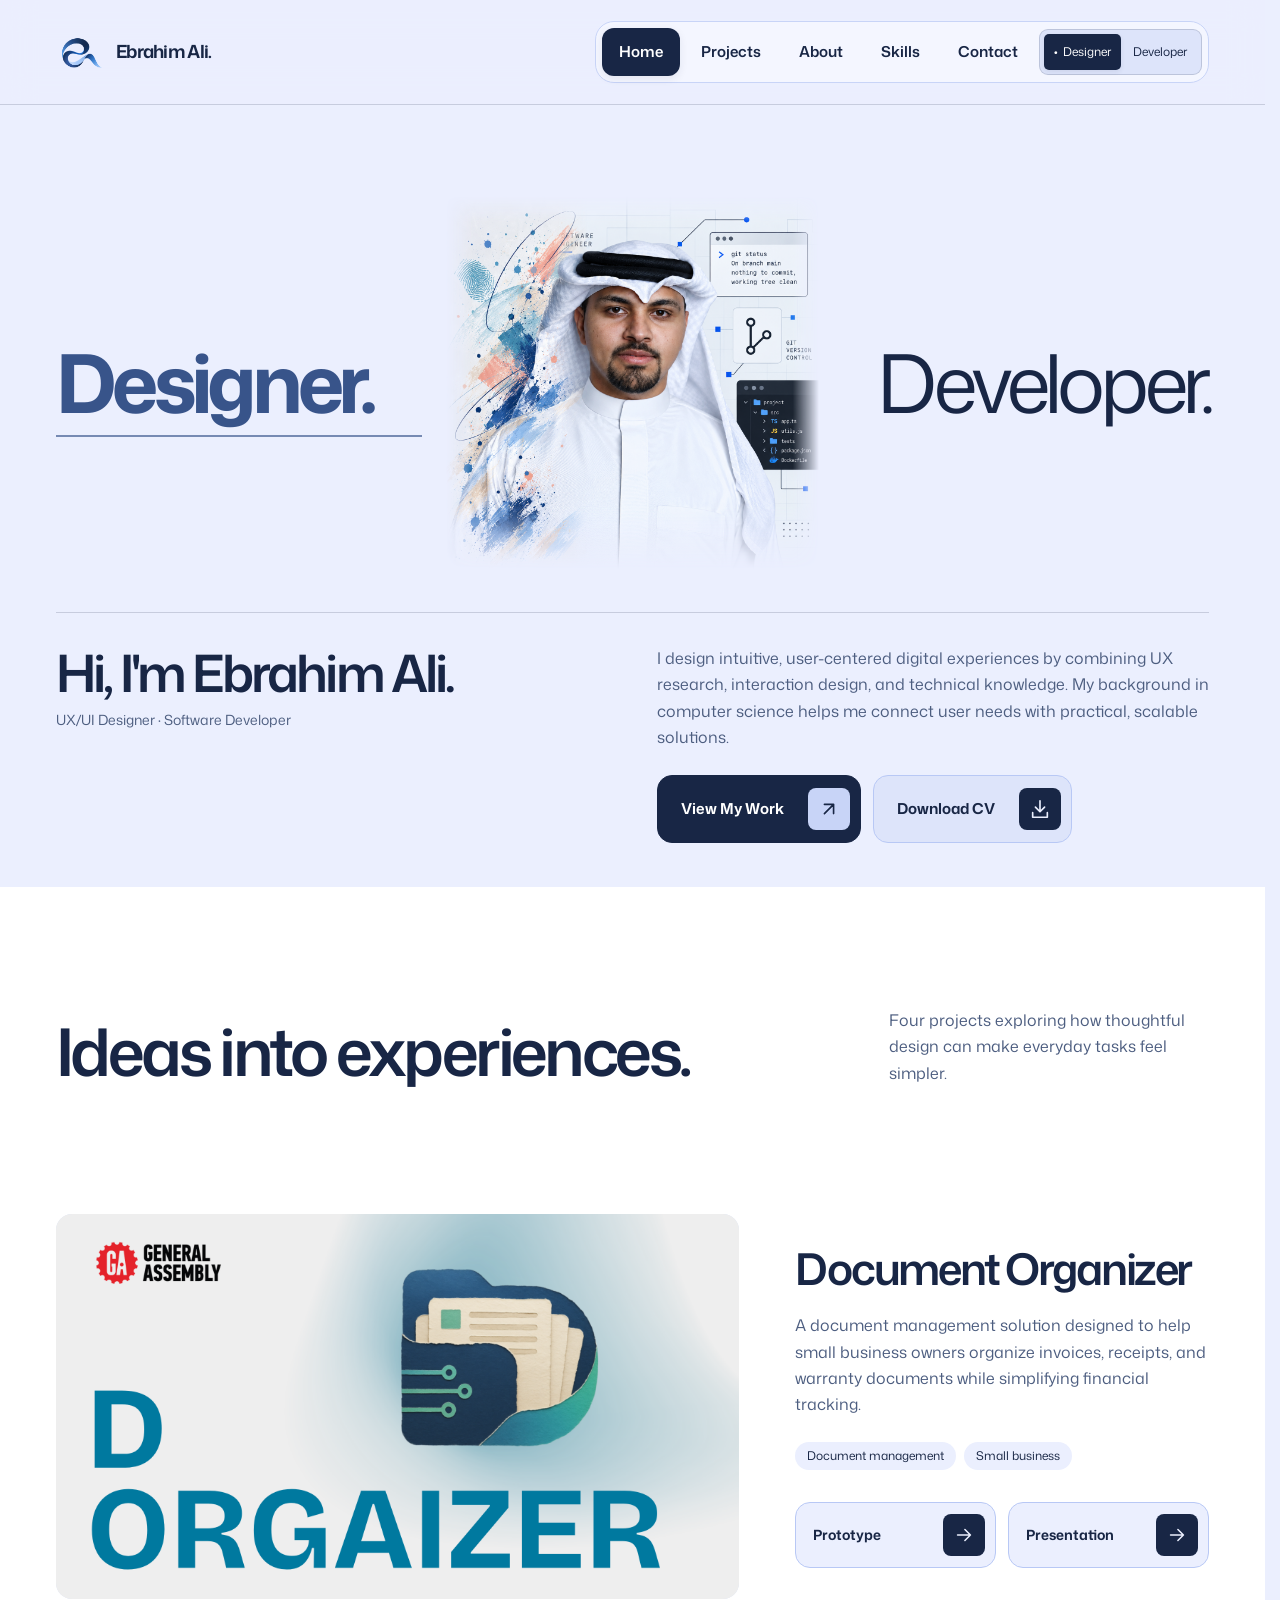
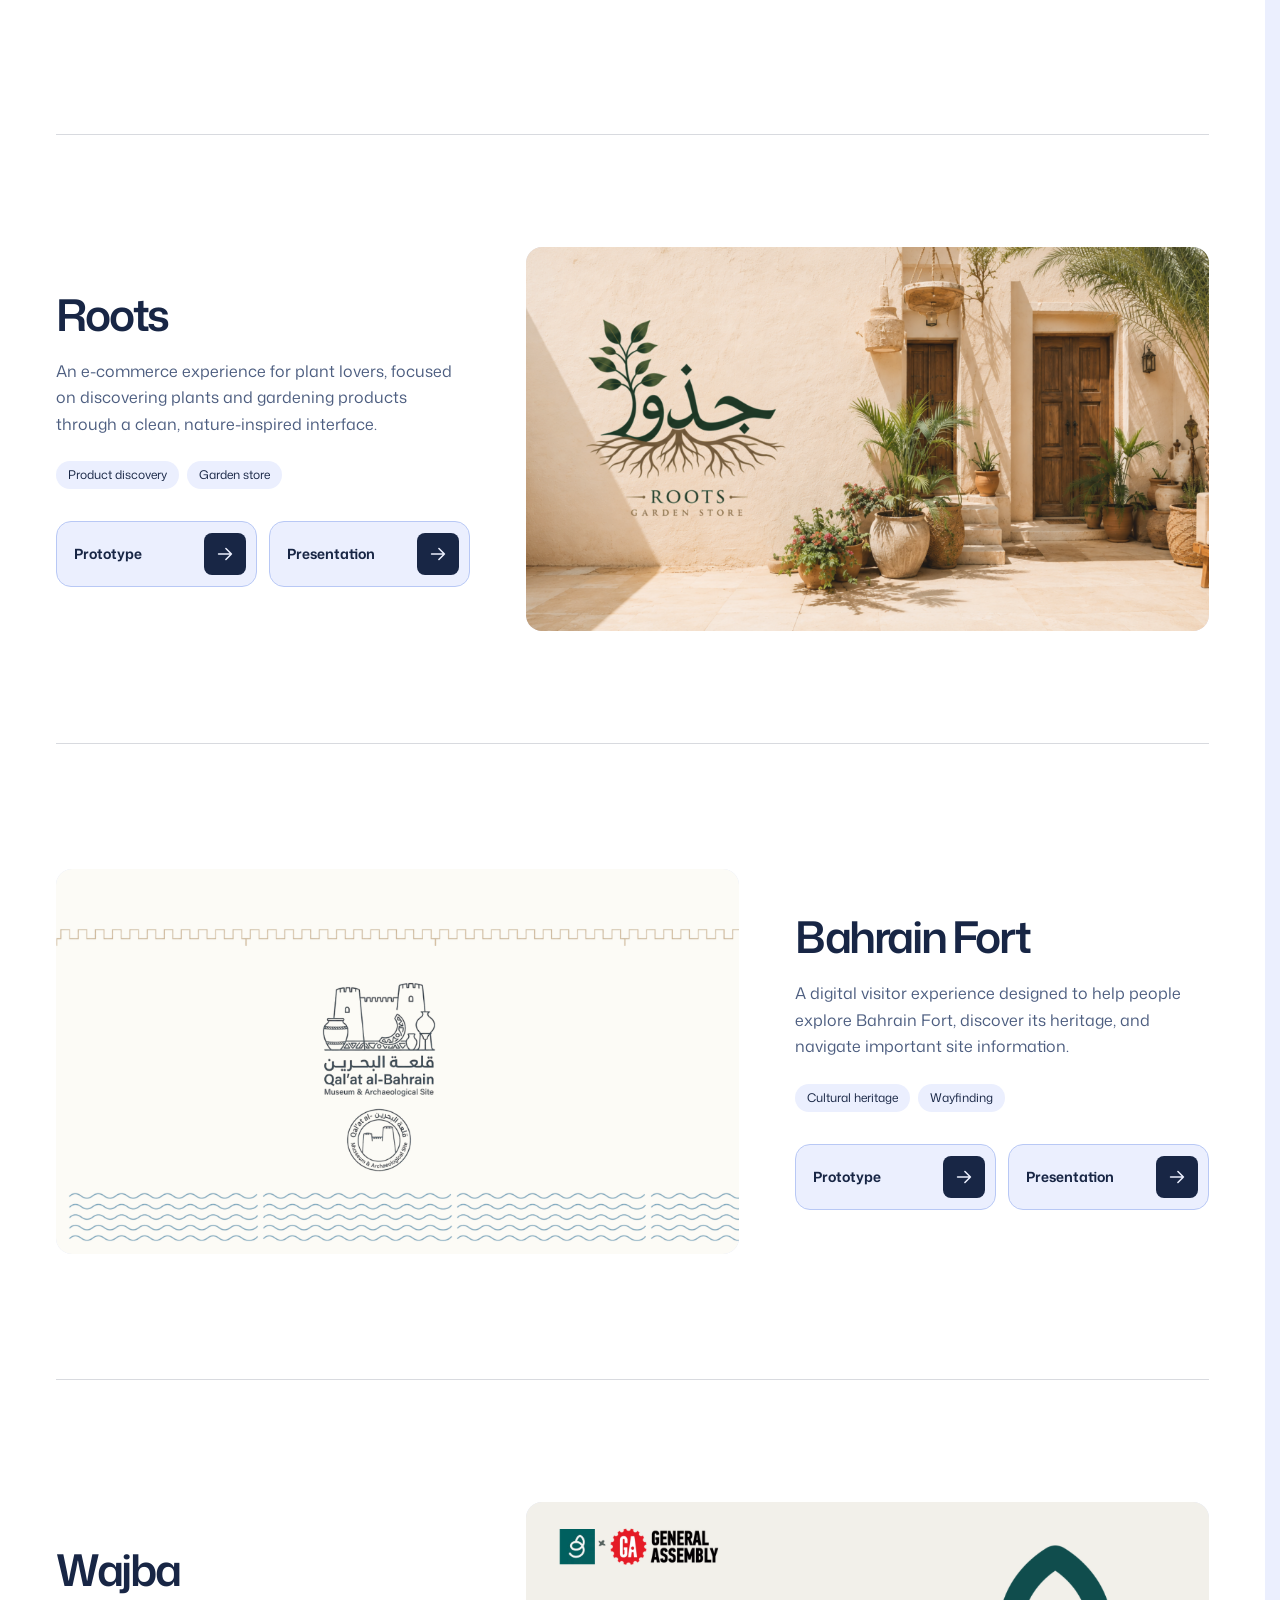
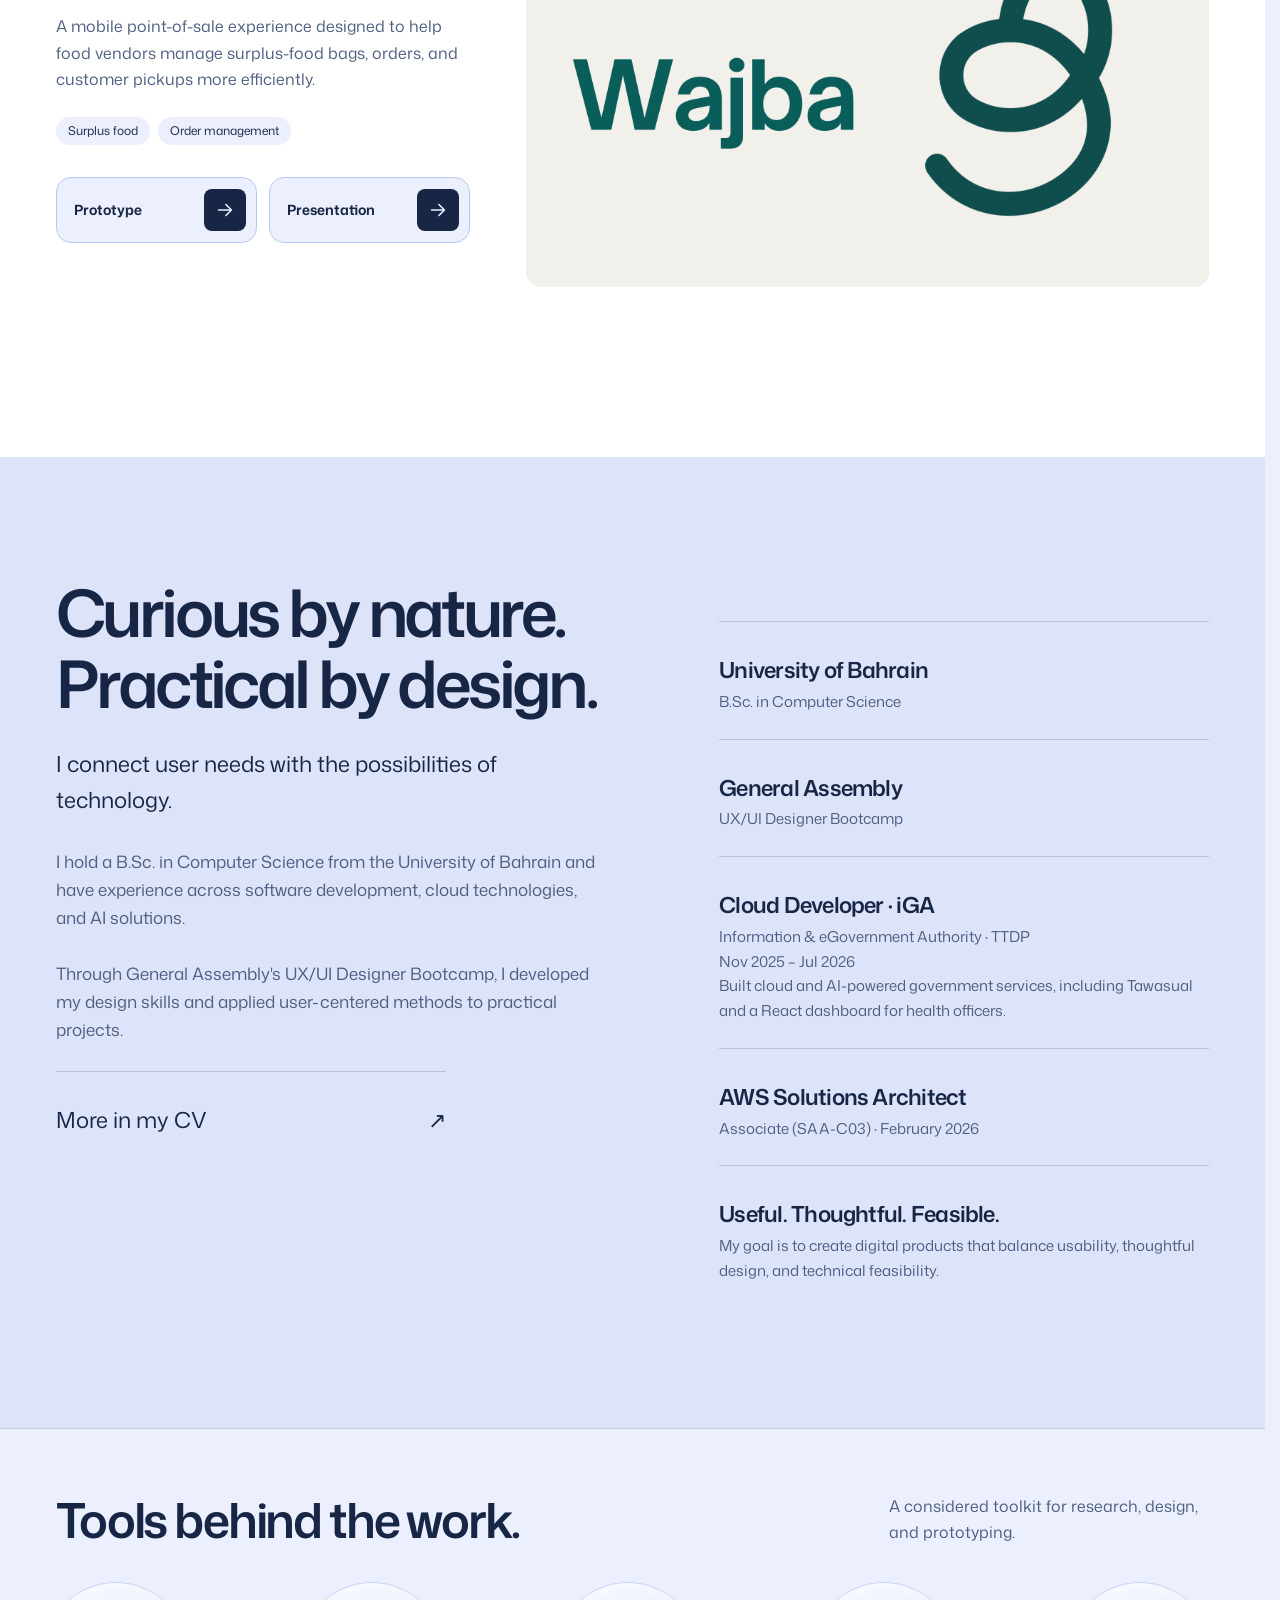
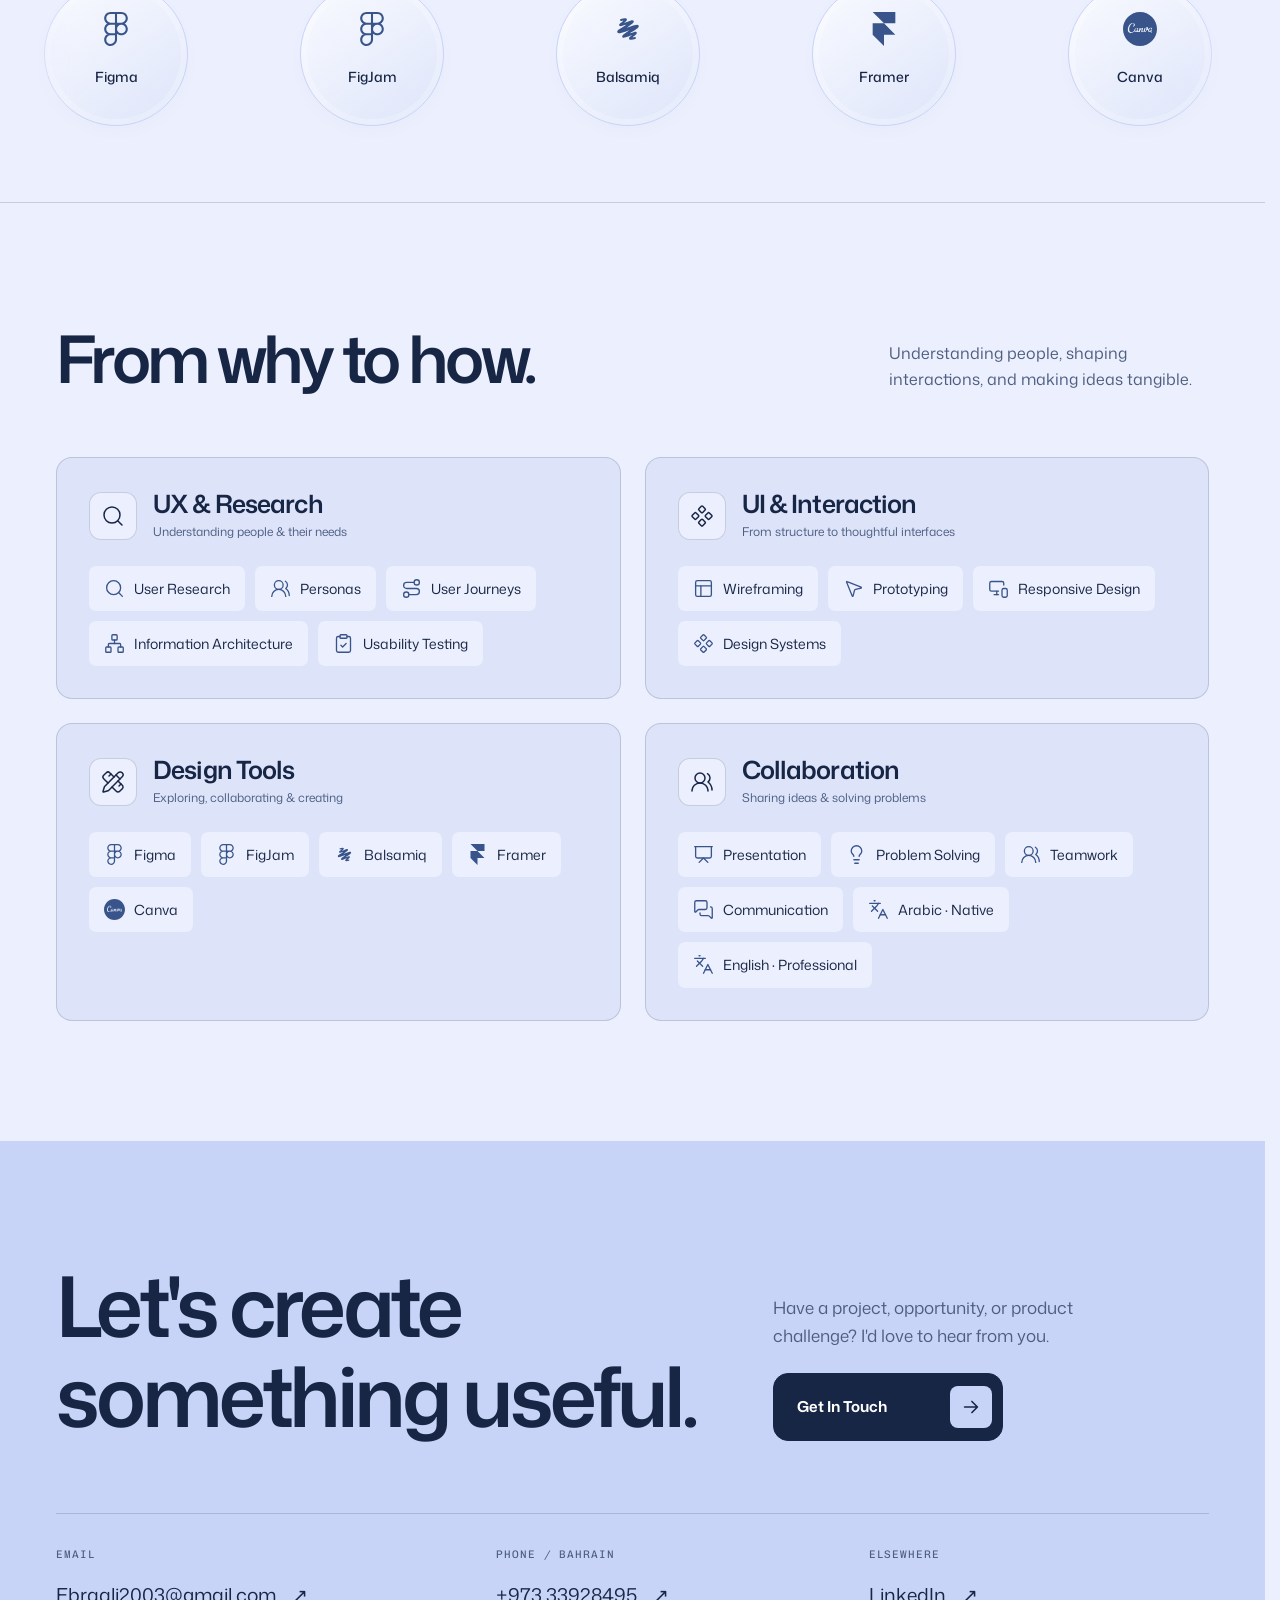
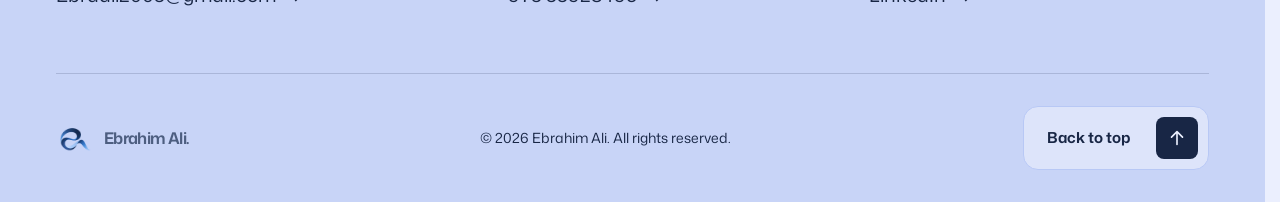
==== commit 14586133: "Remove technology footers and keep all developer banners consistent" ====
--- a/Ebrahim Portfolio.html
+++ b/Ebrahim Portfolio.html
@@ -205,10 +205,10 @@
 </article>
 </div>
 <div id="developer-projects" data-track-panel="developer" hidden>
-<article class="project" id="dev-health"><div class="project-media developer-media dev-health" role="img" aria-label="Health Signal Detection System project overview graphic"><div class="dev-cover-top"><span class="org-logo" data-org="MoH"><img src="logo-MoH.png" alt="MoH logo" loading="lazy"></span><span class="partner-logo"><img src="logo-iGA.png" alt="iGA logo" loading="lazy"></span></div><div class="dev-cover-main"><span class="cover-reference-label">01 / DEVELOPMENT</span><h3>Health Signal Detection System</h3><p>AI-Powered Epidemic Intelligence Platform</p></div><div class="cover-reference-footer"><span>React / Cloud &amp; AI</span><span aria-hidden="true">↗</span></div></div><div class="project-info"><div class="project-meta"><span>Ministry of Health (MoH), Kingdom of Bahrain / iGA</span></div><h3>Health Signal Detection System</h3><p class="project-date mono">Feb 2026 – May 2026</p><p>A real-time health intelligence platform with a React dashboard for health officers, connecting health signals with AI-powered epidemic intelligence.</p><div class="project-tags"><span>React</span><span>Cloud & AI</span></div><div class="project-actions"><button class="project-button confidential-action" type="button" disabled aria-disabled="true" title="Link not added yet"><span class="project-button-face"><span class="project-button-label"><span>Presentation</span><span aria-hidden="true">Presentation</span></span><span class="project-button-arrow" aria-hidden="true"><svg viewBox="0 0 24 24" fill="none" stroke="currentColor" stroke-width="1.7" stroke-linecap="round" stroke-linejoin="round" aria-hidden="true"><path d="M5 12h14m-6-6 6 6-6 6"/></svg><svg viewBox="0 0 24 24" fill="none" stroke="currentColor" stroke-width="1.7" stroke-linecap="round" stroke-linejoin="round" aria-hidden="true"><path d="M5 12h14m-6-6 6 6-6 6"/></svg></span></span><span class="button-handles" aria-hidden="true"><i></i><i></i><i></i><i></i></span></button><button class="project-button confidential-action" type="button" disabled aria-disabled="true" title="Link not added yet"><span class="project-button-face"><span class="project-button-label"><span>Website</span><span aria-hidden="true">Website</span></span><span class="project-button-arrow" aria-hidden="true"><svg viewBox="0 0 24 24" fill="none" stroke="currentColor" stroke-width="1.7" stroke-linecap="round" stroke-linejoin="round" aria-hidden="true"><path d="M5 12h14m-6-6 6 6-6 6"/></svg><svg viewBox="0 0 24 24" fill="none" stroke="currentColor" stroke-width="1.7" stroke-linecap="round" stroke-linejoin="round" aria-hidden="true"><path d="M5 12h14m-6-6 6 6-6 6"/></svg></span></span><span class="button-handles" aria-hidden="true"><i></i><i></i><i></i><i></i></span></button></div><div class="project-confidential"><span class="confidential-badge">NDA protected</span><p>Presentation and application access are confidential under non-disclosure agreements.</p></div></div></article>
-<article class="project" id="dev-tawasual"><div class="project-media developer-media dev-tawasual" role="img" aria-label="Tawasual project overview graphic"><div class="dev-cover-top"><span class="org-logo" data-org="iGA"><img src="logo-iGA.png" alt="iGA logo" loading="lazy"></span></div><div class="dev-cover-main"><span class="cover-reference-label">02 / DEVELOPMENT</span><h3>Tawasual</h3><p>AI-Powered Citizen Communication & Complaint Hub</p></div><div class="cover-reference-footer"><span>Amazon Bedrock / AWS</span><span aria-hidden="true">↗</span></div></div><div class="project-info"><div class="project-meta"><span>Information &amp; eGovernment Authority (iGA) · National Training / Bahrain</span></div><h3>Tawasual</h3><p class="project-date mono">Nov 2025 – Jul 2026</p><p>An AI-powered platform to analyze, classify, and respond to citizen inquiries and complaints using Amazon Bedrock and scalable AWS services.</p><div class="project-tags"><span>Amazon Bedrock</span><span>AWS</span></div><div class="project-actions"><button class="project-button confidential-action" type="button" disabled aria-disabled="true" title="Link not added yet"><span class="project-button-face"><span class="project-button-label"><span>Presentation</span><span aria-hidden="true">Presentation</span></span><span class="project-button-arrow" aria-hidden="true"><svg viewBox="0 0 24 24" fill="none" stroke="currentColor" stroke-width="1.7" stroke-linecap="round" stroke-linejoin="round" aria-hidden="true"><path d="M5 12h14m-6-6 6 6-6 6"/></svg><svg viewBox="0 0 24 24" fill="none" stroke="currentColor" stroke-width="1.7" stroke-linecap="round" stroke-linejoin="round" aria-hidden="true"><path d="M5 12h14m-6-6 6 6-6 6"/></svg></span></span><span class="button-handles" aria-hidden="true"><i></i><i></i><i></i><i></i></span></button><button class="project-button confidential-action" type="button" disabled aria-disabled="true" title="Link not added yet"><span class="project-button-face"><span class="project-button-label"><span>Website</span><span aria-hidden="true">Website</span></span><span class="project-button-arrow" aria-hidden="true"><svg viewBox="0 0 24 24" fill="none" stroke="currentColor" stroke-width="1.7" stroke-linecap="round" stroke-linejoin="round" aria-hidden="true"><path d="M5 12h14m-6-6 6 6-6 6"/></svg><svg viewBox="0 0 24 24" fill="none" stroke="currentColor" stroke-width="1.7" stroke-linecap="round" stroke-linejoin="round" aria-hidden="true"><path d="M5 12h14m-6-6 6 6-6 6"/></svg></span></span><span class="button-handles" aria-hidden="true"><i></i><i></i><i></i><i></i></span></button></div><div class="project-confidential"><span class="confidential-badge">NDA protected</span><p>Presentation and application access are confidential under non-disclosure agreements.</p></div></div></article>
-<article class="project" id="dev-taqyeem"><div class="project-media developer-media dev-taqyeem" role="img" aria-label="TaqyeemPro project overview graphic"><div class="dev-cover-top"><span class="org-logo" data-org="BQA"><img src="logo-BQA.png" alt="BQA logo" loading="lazy"></span></div><div class="dev-cover-main"><span class="cover-reference-label">03 / DEVELOPMENT</span><h3>TaqyeemPro</h3><p>AI-Powered Student Evaluation System</p></div><div class="cover-reference-footer"><span>Student evaluation / Cloud-native</span><span aria-hidden="true">↗</span></div></div><div class="project-info"><div class="project-meta"><span>Graduation Project / Education &amp; Training Quality Authority (BQA)</span></div><h3>TaqyeemPro</h3><p class="project-date mono">Jan 2025 – Jun 2025</p><p>A cloud-native student evaluation system with teacher and administrator dashboards, developed as a graduation project at the AWS Cloud Innovation Center.</p><div class="project-tags"><span>Student evaluation</span><span>Cloud-native</span></div><div class="project-actions"><button class="project-button confidential-action" type="button" disabled aria-disabled="true" title="Link not added yet"><span class="project-button-face"><span class="project-button-label"><span>Presentation</span><span aria-hidden="true">Presentation</span></span><span class="project-button-arrow" aria-hidden="true"><svg viewBox="0 0 24 24" fill="none" stroke="currentColor" stroke-width="1.7" stroke-linecap="round" stroke-linejoin="round" aria-hidden="true"><path d="M5 12h14m-6-6 6 6-6 6"/></svg><svg viewBox="0 0 24 24" fill="none" stroke="currentColor" stroke-width="1.7" stroke-linecap="round" stroke-linejoin="round" aria-hidden="true"><path d="M5 12h14m-6-6 6 6-6 6"/></svg></span></span><span class="button-handles" aria-hidden="true"><i></i><i></i><i></i><i></i></span></button><button class="project-button confidential-action" type="button" disabled aria-disabled="true" title="Link not added yet"><span class="project-button-face"><span class="project-button-label"><span>Website</span><span aria-hidden="true">Website</span></span><span class="project-button-arrow" aria-hidden="true"><svg viewBox="0 0 24 24" fill="none" stroke="currentColor" stroke-width="1.7" stroke-linecap="round" stroke-linejoin="round" aria-hidden="true"><path d="M5 12h14m-6-6 6 6-6 6"/></svg><svg viewBox="0 0 24 24" fill="none" stroke="currentColor" stroke-width="1.7" stroke-linecap="round" stroke-linejoin="round" aria-hidden="true"><path d="M5 12h14m-6-6 6 6-6 6"/></svg></span></span><span class="button-handles" aria-hidden="true"><i></i><i></i><i></i><i></i></span></button></div><div class="project-confidential"><span class="confidential-badge">NDA protected</span><p>Presentation and application access are confidential under non-disclosure agreements.</p></div></div></article>
-<article class="project" id="dev-library"><div class="project-media developer-media dev-library" role="img" aria-label="UOB Online Library Management System project overview graphic"><div class="dev-cover-top"><span class="org-logo" data-org="UOB"><img src="logo-UOB.png" alt="UOB logo" loading="lazy"></span></div><div class="dev-cover-main"><span class="cover-reference-label">04 / DEVELOPMENT</span><h3>UOB Online Library Management System</h3><p>Web-based Library Management System</p></div><div class="cover-reference-footer"><span>Laravel / Web development</span><span aria-hidden="true">↗</span></div></div><div class="project-info"><div class="project-meta"><span>University of Bahrain Project</span></div><h3>UOB Online Library Management System</h3><p class="project-date mono">Sep 2023 – May 2024</p><p>A web-based library management system built using the Laravel framework.</p><div class="project-tags"><span>Laravel</span><span>Web development</span></div><div class="project-actions"><button class="project-button confidential-action" type="button" disabled aria-disabled="true" title="Link not added yet"><span class="project-button-face"><span class="project-button-label"><span>Presentation</span><span aria-hidden="true">Presentation</span></span><span class="project-button-arrow" aria-hidden="true"><svg viewBox="0 0 24 24" fill="none" stroke="currentColor" stroke-width="1.7" stroke-linecap="round" stroke-linejoin="round" aria-hidden="true"><path d="M5 12h14m-6-6 6 6-6 6"/></svg><svg viewBox="0 0 24 24" fill="none" stroke="currentColor" stroke-width="1.7" stroke-linecap="round" stroke-linejoin="round" aria-hidden="true"><path d="M5 12h14m-6-6 6 6-6 6"/></svg></span></span><span class="button-handles" aria-hidden="true"><i></i><i></i><i></i><i></i></span></button><button class="project-button confidential-action" type="button" disabled aria-disabled="true" title="Link not added yet"><span class="project-button-face"><span class="project-button-label"><span>Website</span><span aria-hidden="true">Website</span></span><span class="project-button-arrow" aria-hidden="true"><svg viewBox="0 0 24 24" fill="none" stroke="currentColor" stroke-width="1.7" stroke-linecap="round" stroke-linejoin="round" aria-hidden="true"><path d="M5 12h14m-6-6 6 6-6 6"/></svg><svg viewBox="0 0 24 24" fill="none" stroke="currentColor" stroke-width="1.7" stroke-linecap="round" stroke-linejoin="round" aria-hidden="true"><path d="M5 12h14m-6-6 6 6-6 6"/></svg></span></span><span class="button-handles" aria-hidden="true"><i></i><i></i><i></i><i></i></span></button></div><div class="project-confidential"><span class="confidential-badge">NDA protected</span><p>Presentation and application access are confidential under non-disclosure agreements.</p></div></div></article>
+<article class="project" id="dev-health"><div class="project-media developer-media dev-health" role="img" aria-label="Health Signal Detection System project overview graphic"><div class="dev-cover-top"><span class="org-logo" data-org="MoH"><img src="logo-MoH.png" alt="MoH logo" loading="lazy"></span><span class="partner-logo"><img src="logo-iGA.png" alt="iGA logo" loading="lazy"></span></div><div class="dev-cover-main"><span class="cover-reference-label">01 / DEVELOPMENT</span><h3>Health Signal Detection System</h3><p>AI-Powered Epidemic Intelligence Platform</p></div></div><div class="project-info"><div class="project-meta"><span>Ministry of Health (MoH), Kingdom of Bahrain / iGA</span></div><h3>Health Signal Detection System</h3><p class="project-date mono">Feb 2026 – May 2026</p><p>A real-time health intelligence platform with a React dashboard for health officers, connecting health signals with AI-powered epidemic intelligence.</p><div class="project-tags"><span>React</span><span>Cloud & AI</span></div><div class="project-actions"><button class="project-button confidential-action" type="button" disabled aria-disabled="true" title="Link not added yet"><span class="project-button-face"><span class="project-button-label"><span>Presentation</span><span aria-hidden="true">Presentation</span></span><span class="project-button-arrow" aria-hidden="true"><svg viewBox="0 0 24 24" fill="none" stroke="currentColor" stroke-width="1.7" stroke-linecap="round" stroke-linejoin="round" aria-hidden="true"><path d="M5 12h14m-6-6 6 6-6 6"/></svg><svg viewBox="0 0 24 24" fill="none" stroke="currentColor" stroke-width="1.7" stroke-linecap="round" stroke-linejoin="round" aria-hidden="true"><path d="M5 12h14m-6-6 6 6-6 6"/></svg></span></span><span class="button-handles" aria-hidden="true"><i></i><i></i><i></i><i></i></span></button><button class="project-button confidential-action" type="button" disabled aria-disabled="true" title="Link not added yet"><span class="project-button-face"><span class="project-button-label"><span>Website</span><span aria-hidden="true">Website</span></span><span class="project-button-arrow" aria-hidden="true"><svg viewBox="0 0 24 24" fill="none" stroke="currentColor" stroke-width="1.7" stroke-linecap="round" stroke-linejoin="round" aria-hidden="true"><path d="M5 12h14m-6-6 6 6-6 6"/></svg><svg viewBox="0 0 24 24" fill="none" stroke="currentColor" stroke-width="1.7" stroke-linecap="round" stroke-linejoin="round" aria-hidden="true"><path d="M5 12h14m-6-6 6 6-6 6"/></svg></span></span><span class="button-handles" aria-hidden="true"><i></i><i></i><i></i><i></i></span></button></div><div class="project-confidential"><span class="confidential-badge">NDA protected</span><p>Presentation and application access are confidential under non-disclosure agreements.</p></div></div></article>
+<article class="project" id="dev-tawasual"><div class="project-media developer-media dev-tawasual" role="img" aria-label="Tawasual project overview graphic"><div class="dev-cover-top"><span class="org-logo" data-org="iGA"><img src="logo-iGA.png" alt="iGA logo" loading="lazy"></span></div><div class="dev-cover-main"><span class="cover-reference-label">02 / DEVELOPMENT</span><h3>Tawasual</h3><p>AI-Powered Citizen Communication & Complaint Hub</p></div></div><div class="project-info"><div class="project-meta"><span>Information &amp; eGovernment Authority (iGA) · National Training / Bahrain</span></div><h3>Tawasual</h3><p class="project-date mono">Nov 2025 – Jul 2026</p><p>An AI-powered platform to analyze, classify, and respond to citizen inquiries and complaints using Amazon Bedrock and scalable AWS services.</p><div class="project-tags"><span>Amazon Bedrock</span><span>AWS</span></div><div class="project-actions"><button class="project-button confidential-action" type="button" disabled aria-disabled="true" title="Link not added yet"><span class="project-button-face"><span class="project-button-label"><span>Presentation</span><span aria-hidden="true">Presentation</span></span><span class="project-button-arrow" aria-hidden="true"><svg viewBox="0 0 24 24" fill="none" stroke="currentColor" stroke-width="1.7" stroke-linecap="round" stroke-linejoin="round" aria-hidden="true"><path d="M5 12h14m-6-6 6 6-6 6"/></svg><svg viewBox="0 0 24 24" fill="none" stroke="currentColor" stroke-width="1.7" stroke-linecap="round" stroke-linejoin="round" aria-hidden="true"><path d="M5 12h14m-6-6 6 6-6 6"/></svg></span></span><span class="button-handles" aria-hidden="true"><i></i><i></i><i></i><i></i></span></button><button class="project-button confidential-action" type="button" disabled aria-disabled="true" title="Link not added yet"><span class="project-button-face"><span class="project-button-label"><span>Website</span><span aria-hidden="true">Website</span></span><span class="project-button-arrow" aria-hidden="true"><svg viewBox="0 0 24 24" fill="none" stroke="currentColor" stroke-width="1.7" stroke-linecap="round" stroke-linejoin="round" aria-hidden="true"><path d="M5 12h14m-6-6 6 6-6 6"/></svg><svg viewBox="0 0 24 24" fill="none" stroke="currentColor" stroke-width="1.7" stroke-linecap="round" stroke-linejoin="round" aria-hidden="true"><path d="M5 12h14m-6-6 6 6-6 6"/></svg></span></span><span class="button-handles" aria-hidden="true"><i></i><i></i><i></i><i></i></span></button></div><div class="project-confidential"><span class="confidential-badge">NDA protected</span><p>Presentation and application access are confidential under non-disclosure agreements.</p></div></div></article>
+<article class="project" id="dev-taqyeem"><div class="project-media developer-media dev-taqyeem" role="img" aria-label="TaqyeemPro project overview graphic"><div class="dev-cover-top"><span class="org-logo" data-org="BQA"><img src="logo-BQA.png" alt="BQA logo" loading="lazy"></span></div><div class="dev-cover-main"><span class="cover-reference-label">03 / DEVELOPMENT</span><h3>TaqyeemPro</h3><p>AI-Powered Student Evaluation System</p></div></div><div class="project-info"><div class="project-meta"><span>Graduation Project / Education &amp; Training Quality Authority (BQA)</span></div><h3>TaqyeemPro</h3><p class="project-date mono">Jan 2025 – Jun 2025</p><p>A cloud-native student evaluation system with teacher and administrator dashboards, developed as a graduation project at the AWS Cloud Innovation Center.</p><div class="project-tags"><span>Student evaluation</span><span>Cloud-native</span></div><div class="project-actions"><button class="project-button confidential-action" type="button" disabled aria-disabled="true" title="Link not added yet"><span class="project-button-face"><span class="project-button-label"><span>Presentation</span><span aria-hidden="true">Presentation</span></span><span class="project-button-arrow" aria-hidden="true"><svg viewBox="0 0 24 24" fill="none" stroke="currentColor" stroke-width="1.7" stroke-linecap="round" stroke-linejoin="round" aria-hidden="true"><path d="M5 12h14m-6-6 6 6-6 6"/></svg><svg viewBox="0 0 24 24" fill="none" stroke="currentColor" stroke-width="1.7" stroke-linecap="round" stroke-linejoin="round" aria-hidden="true"><path d="M5 12h14m-6-6 6 6-6 6"/></svg></span></span><span class="button-handles" aria-hidden="true"><i></i><i></i><i></i><i></i></span></button><button class="project-button confidential-action" type="button" disabled aria-disabled="true" title="Link not added yet"><span class="project-button-face"><span class="project-button-label"><span>Website</span><span aria-hidden="true">Website</span></span><span class="project-button-arrow" aria-hidden="true"><svg viewBox="0 0 24 24" fill="none" stroke="currentColor" stroke-width="1.7" stroke-linecap="round" stroke-linejoin="round" aria-hidden="true"><path d="M5 12h14m-6-6 6 6-6 6"/></svg><svg viewBox="0 0 24 24" fill="none" stroke="currentColor" stroke-width="1.7" stroke-linecap="round" stroke-linejoin="round" aria-hidden="true"><path d="M5 12h14m-6-6 6 6-6 6"/></svg></span></span><span class="button-handles" aria-hidden="true"><i></i><i></i><i></i><i></i></span></button></div><div class="project-confidential"><span class="confidential-badge">NDA protected</span><p>Presentation and application access are confidential under non-disclosure agreements.</p></div></div></article>
+<article class="project" id="dev-library"><div class="project-media developer-media dev-library" role="img" aria-label="UOB Online Library Management System project overview graphic"><div class="dev-cover-top"><span class="org-logo" data-org="UOB"><img src="logo-UOB.png" alt="UOB logo" loading="lazy"></span></div><div class="dev-cover-main"><span class="cover-reference-label">04 / DEVELOPMENT</span><h3>UOB Online Library Management System</h3><p>Web-based Library Management System</p></div></div><div class="project-info"><div class="project-meta"><span>University of Bahrain Project</span></div><h3>UOB Online Library Management System</h3><p class="project-date mono">Sep 2023 – May 2024</p><p>A web-based library management system built using the Laravel framework.</p><div class="project-tags"><span>Laravel</span><span>Web development</span></div><div class="project-actions"><button class="project-button confidential-action" type="button" disabled aria-disabled="true" title="Link not added yet"><span class="project-button-face"><span class="project-button-label"><span>Presentation</span><span aria-hidden="true">Presentation</span></span><span class="project-button-arrow" aria-hidden="true"><svg viewBox="0 0 24 24" fill="none" stroke="currentColor" stroke-width="1.7" stroke-linecap="round" stroke-linejoin="round" aria-hidden="true"><path d="M5 12h14m-6-6 6 6-6 6"/></svg><svg viewBox="0 0 24 24" fill="none" stroke="currentColor" stroke-width="1.7" stroke-linecap="round" stroke-linejoin="round" aria-hidden="true"><path d="M5 12h14m-6-6 6 6-6 6"/></svg></span></span><span class="button-handles" aria-hidden="true"><i></i><i></i><i></i><i></i></span></button><button class="project-button confidential-action" type="button" disabled aria-disabled="true" title="Link not added yet"><span class="project-button-face"><span class="project-button-label"><span>Website</span><span aria-hidden="true">Website</span></span><span class="project-button-arrow" aria-hidden="true"><svg viewBox="0 0 24 24" fill="none" stroke="currentColor" stroke-width="1.7" stroke-linecap="round" stroke-linejoin="round" aria-hidden="true"><path d="M5 12h14m-6-6 6 6-6 6"/></svg><svg viewBox="0 0 24 24" fill="none" stroke="currentColor" stroke-width="1.7" stroke-linecap="round" stroke-linejoin="round" aria-hidden="true"><path d="M5 12h14m-6-6 6 6-6 6"/></svg></span></span><span class="button-handles" aria-hidden="true"><i></i><i></i><i></i><i></i></span></button></div><div class="project-confidential"><span class="confidential-badge">NDA protected</span><p>Presentation and application access are confidential under non-disclosure agreements.</p></div></div></article>
 </div>
 </div>
 </section>
--- a/styles.css
+++ b/styles.css
@@ -1280,17 +1280,17 @@
 @media(max-width:767px){.project,.project:nth-child(even){grid-template-columns:minmax(0,1fr)}}
 
 /* Health project cover wording and arrangement supplied in the final reference. */
-.dev-health .dev-cover-main{text-align:left;max-width:none;width:100%}
-.dev-health .dev-cover-main p{margin-inline:0;max-width:none}
+
+
 .cover-reference-label{display:block;font:400 11px/1.5 'Chivo Mono',monospace;color:var(--ink-soft);letter-spacing:.06em;margin-bottom:16px}
-.cover-reference-footer{position:absolute;left:28px;right:28px;bottom:24px;display:flex;align-items:center;justify-content:space-between;gap:16px;border-top:1px solid var(--line);padding-top:16px;font:400 12px/1.5 'Chivo Mono',monospace;color:var(--ink-soft)}
-.cover-reference-footer>span:last-child{font:24px/1 Arial}
-@media(max-width:1100px) and (min-width:768px){.cover-reference-footer{left:20px;right:20px;bottom:16px;padding-top:10px}.cover-reference-label{font-size:9px;margin-bottom:10px}.cover-reference-footer{font-size:10px}}
-@media(max-width:767px){.cover-reference-label{font-size:8px;margin-bottom:6px}.cover-reference-footer{left:18px;right:18px;bottom:10px;padding-top:7px;font-size:9px}.cover-reference-footer>span:last-child{font-size:18px}}
+
+
+@media(max-width:1100px) and (min-width:768px){.cover-reference-label{font-size:9px;margin-bottom:10px}}
+@media(max-width:767px){.cover-reference-label{font-size:8px;margin-bottom:6px}}
 
 /* All Developer covers share one fixed title anchor and the reference typography. */
-.developer-media .dev-cover-main,.dev-health .dev-cover-main{position:absolute;top:38%;left:28px;right:28px;width:auto;max-width:none;padding:0;text-align:left;align-self:auto;justify-self:auto}
+.developer-media .dev-cover-main{position:absolute;top:38%;left:28px;right:28px;width:auto;max-width:none;padding:0;text-align:left;align-self:auto;justify-self:auto}
 .developer-media .dev-cover-main p{margin-inline:0;max-width:none}
-@media(min-width:768px) and (max-width:1100px){.developer-media .dev-cover-main,.dev-health .dev-cover-main{left:20px;right:20px;top:35%}}
-@media(max-width:767px){.developer-media .dev-cover-main,.dev-health .dev-cover-main{left:18px;right:18px;top:31%}.developer-media .dev-cover-main h3{font-size:clamp(16px,4.5vw,24px)}}
-@media(min-width:768px) and (max-width:1100px){.developer-media .dev-cover-main,.dev-health .dev-cover-main{top:31%}.developer-media .dev-cover-main h3{font-size:clamp(16px,2vw,22px);margin-bottom:8px}.developer-media .dev-cover-main p{font-size:10px;line-height:1.45}}
+@media(min-width:768px) and (max-width:1100px){.developer-media .dev-cover-main{left:20px;right:20px;top:35%}}
+@media(max-width:767px){.developer-media .dev-cover-main{left:18px;right:18px;top:31%}.developer-media .dev-cover-main h3{font-size:clamp(16px,4.5vw,24px)}}
+@media(min-width:768px) and (max-width:1100px){.developer-media .dev-cover-main{top:31%}.developer-media .dev-cover-main h3{font-size:clamp(16px,2vw,22px);margin-bottom:8px}.developer-media .dev-cover-main p{font-size:10px;line-height:1.45}}
--- a/styles.css
+++ b/styles.css
@@ -1280,17 +1280,17 @@
 @media(max-width:767px){.project,.project:nth-child(even){grid-template-columns:minmax(0,1fr)}}
 
 /* Health project cover wording and arrangement supplied in the final reference. */
-.dev-health .dev-cover-main{text-align:left;max-width:none;width:100%}
-.dev-health .dev-cover-main p{margin-inline:0;max-width:none}
+
+
 .cover-reference-label{display:block;font:400 11px/1.5 'Chivo Mono',monospace;color:var(--ink-soft);letter-spacing:.06em;margin-bottom:16px}
-.cover-reference-footer{position:absolute;left:28px;right:28px;bottom:24px;display:flex;align-items:center;justify-content:space-between;gap:16px;border-top:1px solid var(--line);padding-top:16px;font:400 12px/1.5 'Chivo Mono',monospace;color:var(--ink-soft)}
-.cover-reference-footer>span:last-child{font:24px/1 Arial}
-@media(max-width:1100px) and (min-width:768px){.cover-reference-footer{left:20px;right:20px;bottom:16px;padding-top:10px}.cover-reference-label{font-size:9px;margin-bottom:10px}.cover-reference-footer{font-size:10px}}
-@media(max-width:767px){.cover-reference-label{font-size:8px;margin-bottom:6px}.cover-reference-footer{left:18px;right:18px;bottom:10px;padding-top:7px;font-size:9px}.cover-reference-footer>span:last-child{font-size:18px}}
+
+
+@media(max-width:1100px) and (min-width:768px){.cover-reference-label{font-size:9px;margin-bottom:10px}}
+@media(max-width:767px){.cover-reference-label{font-size:8px;margin-bottom:6px}}
 
 /* All Developer covers share one fixed title anchor and the reference typography. */
-.developer-media .dev-cover-main,.dev-health .dev-cover-main{position:absolute;top:38%;left:28px;right:28px;width:auto;max-width:none;padding:0;text-align:left;align-self:auto;justify-self:auto}
+.developer-media .dev-cover-main{position:absolute;top:38%;left:28px;right:28px;width:auto;max-width:none;padding:0;text-align:left;align-self:auto;justify-self:auto}
 .developer-media .dev-cover-main p{margin-inline:0;max-width:none}
-@media(min-width:768px) and (max-width:1100px){.developer-media .dev-cover-main,.dev-health .dev-cover-main{left:20px;right:20px;top:35%}}
-@media(max-width:767px){.developer-media .dev-cover-main,.dev-health .dev-cover-main{left:18px;right:18px;top:31%}.developer-media .dev-cover-main h3{font-size:clamp(16px,4.5vw,24px)}}
-@media(min-width:768px) and (max-width:1100px){.developer-media .dev-cover-main,.dev-health .dev-cover-main{top:31%}.developer-media .dev-cover-main h3{font-size:clamp(16px,2vw,22px);margin-bottom:8px}.developer-media .dev-cover-main p{font-size:10px;line-height:1.45}}
+@media(min-width:768px) and (max-width:1100px){.developer-media .dev-cover-main{left:20px;right:20px;top:35%}}
+@media(max-width:767px){.developer-media .dev-cover-main{left:18px;right:18px;top:31%}.developer-media .dev-cover-main h3{font-size:clamp(16px,4.5vw,24px)}}
+@media(min-width:768px) and (max-width:1100px){.developer-media .dev-cover-main{top:31%}.developer-media .dev-cover-main h3{font-size:clamp(16px,2vw,22px);margin-bottom:8px}.developer-media .dev-cover-main p{font-size:10px;line-height:1.45}}
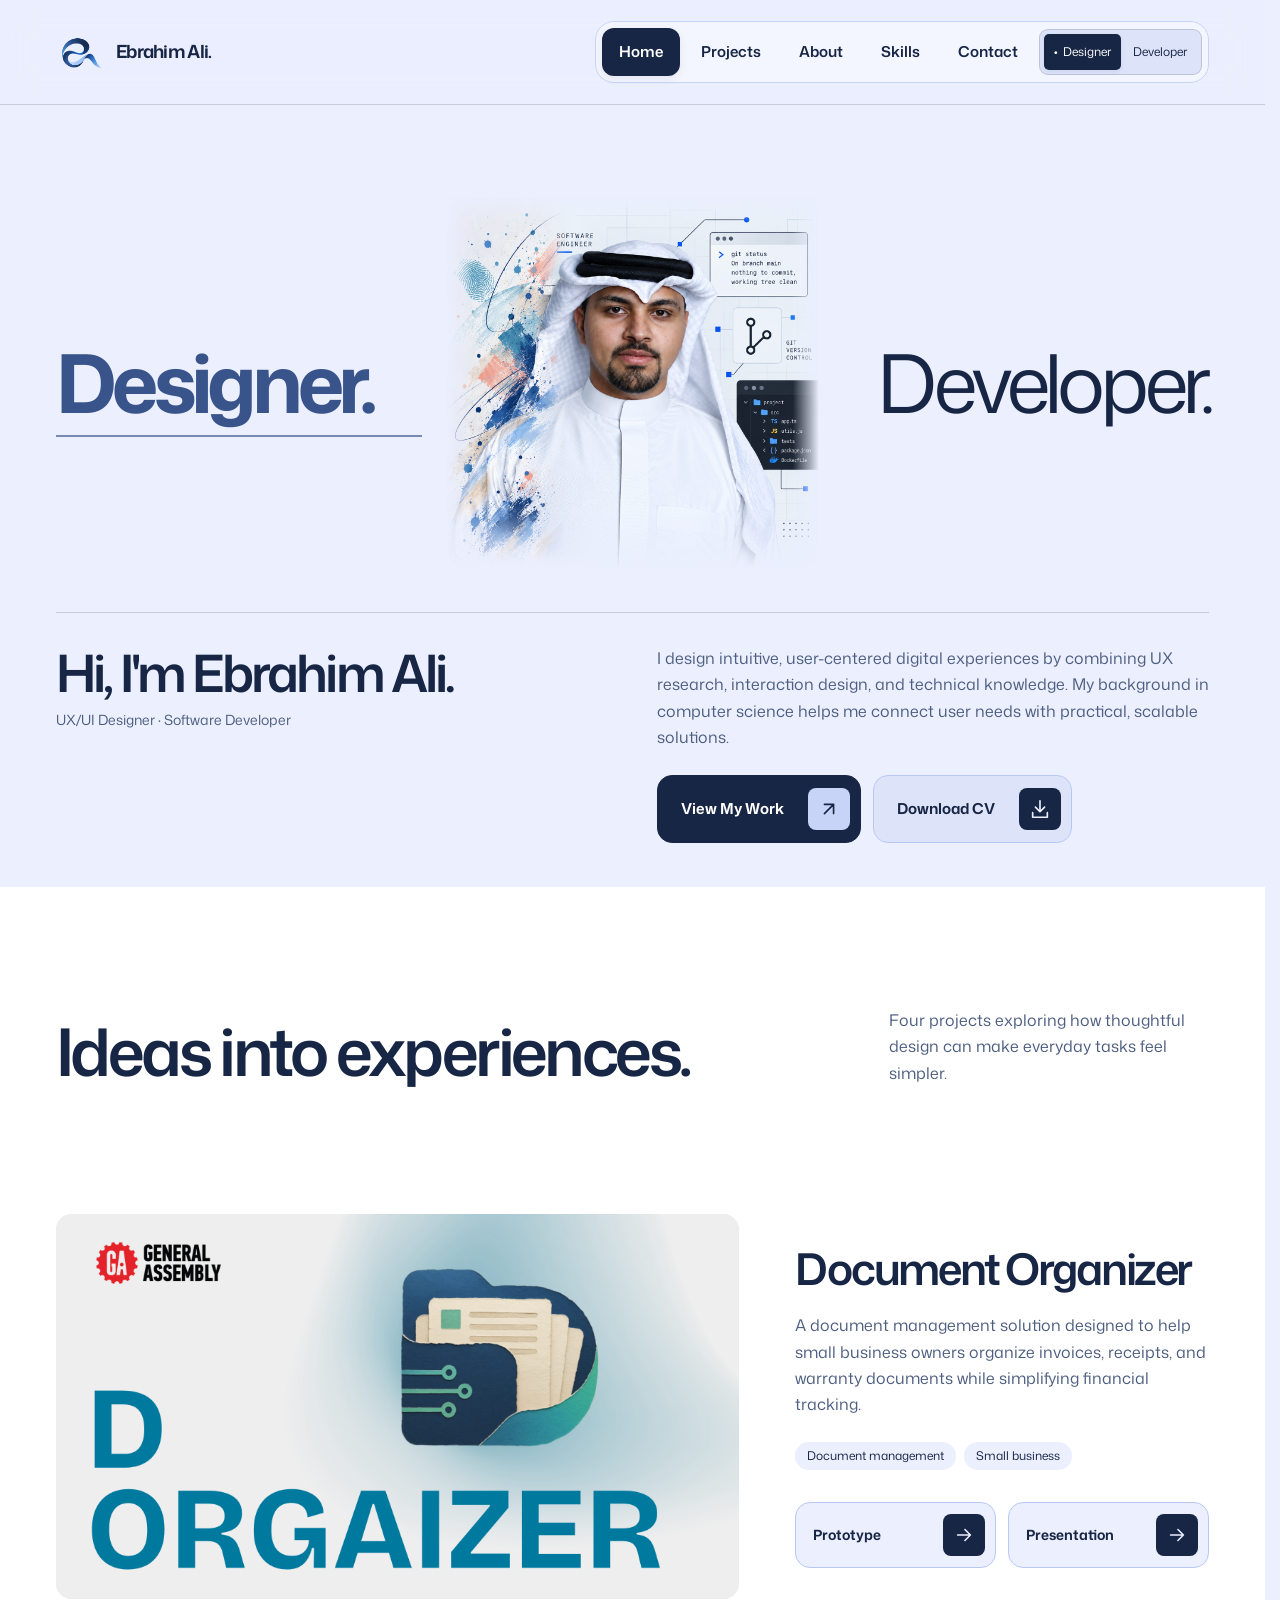
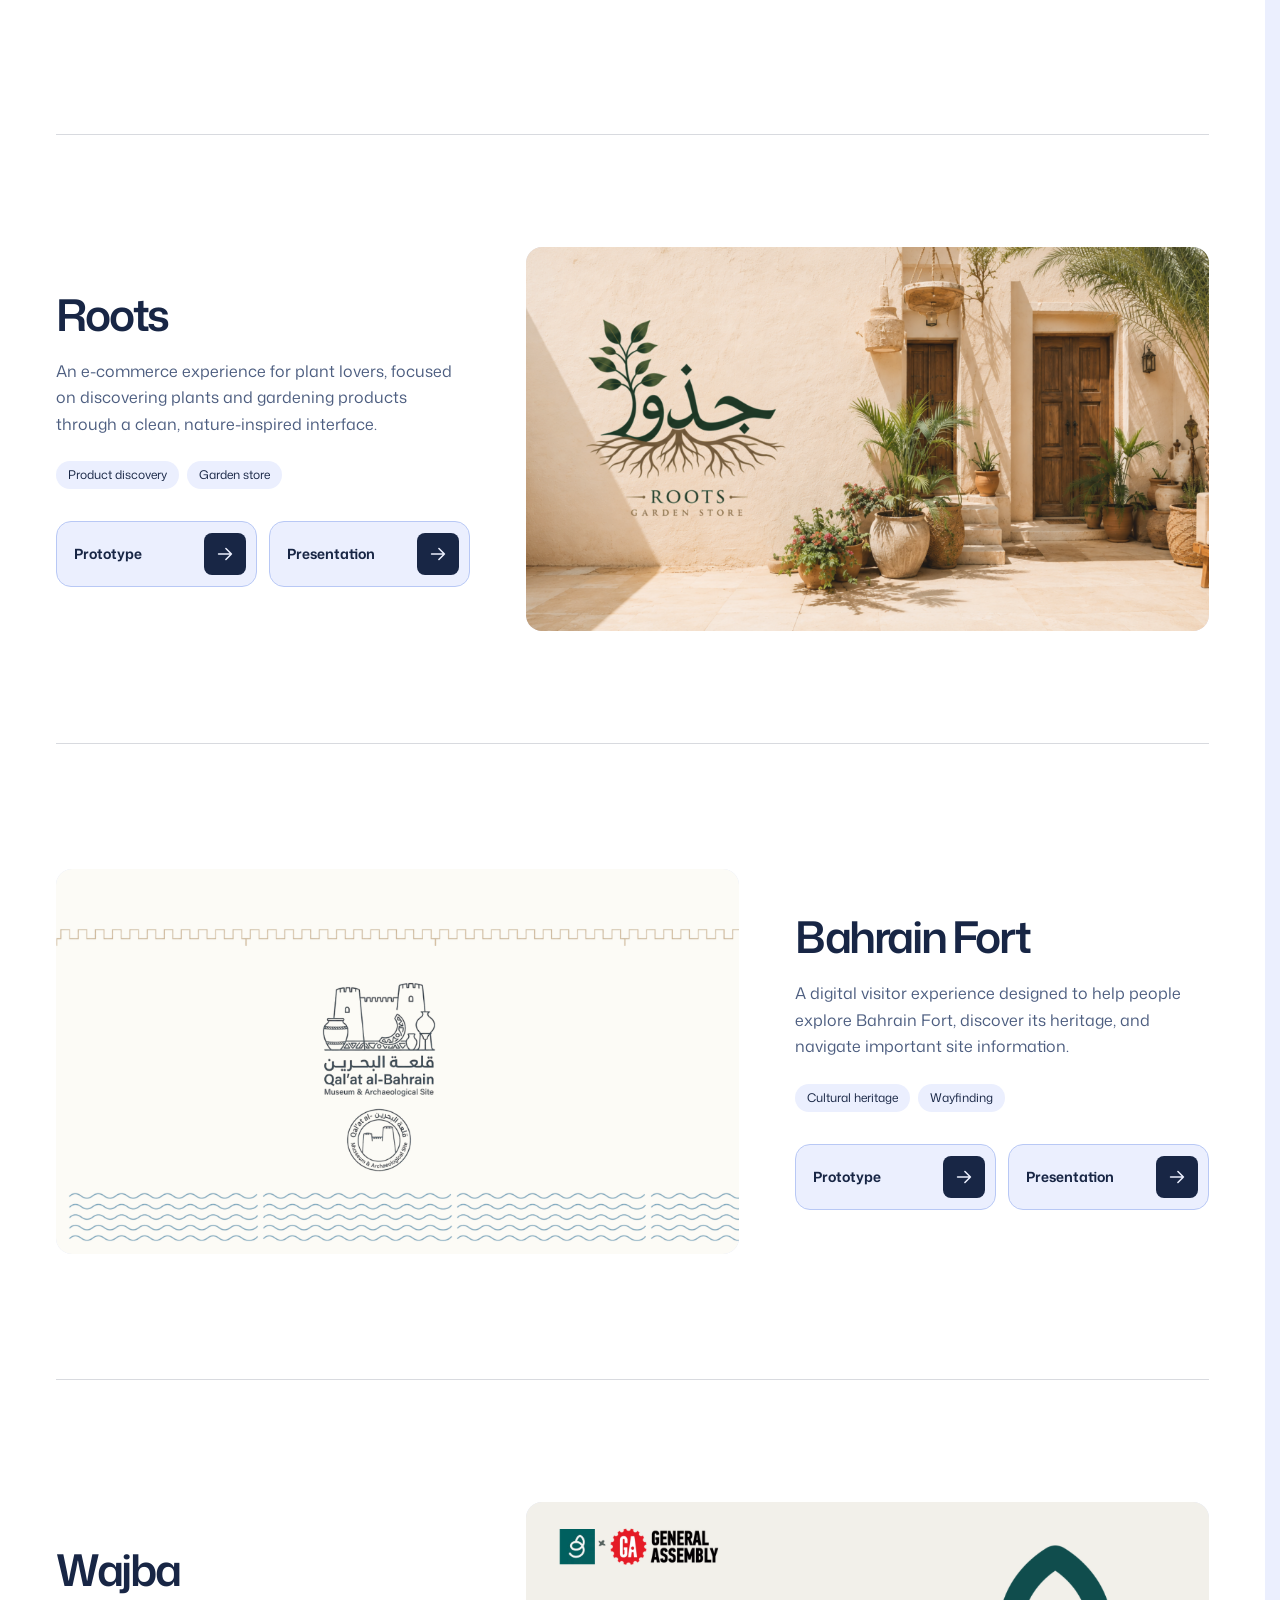
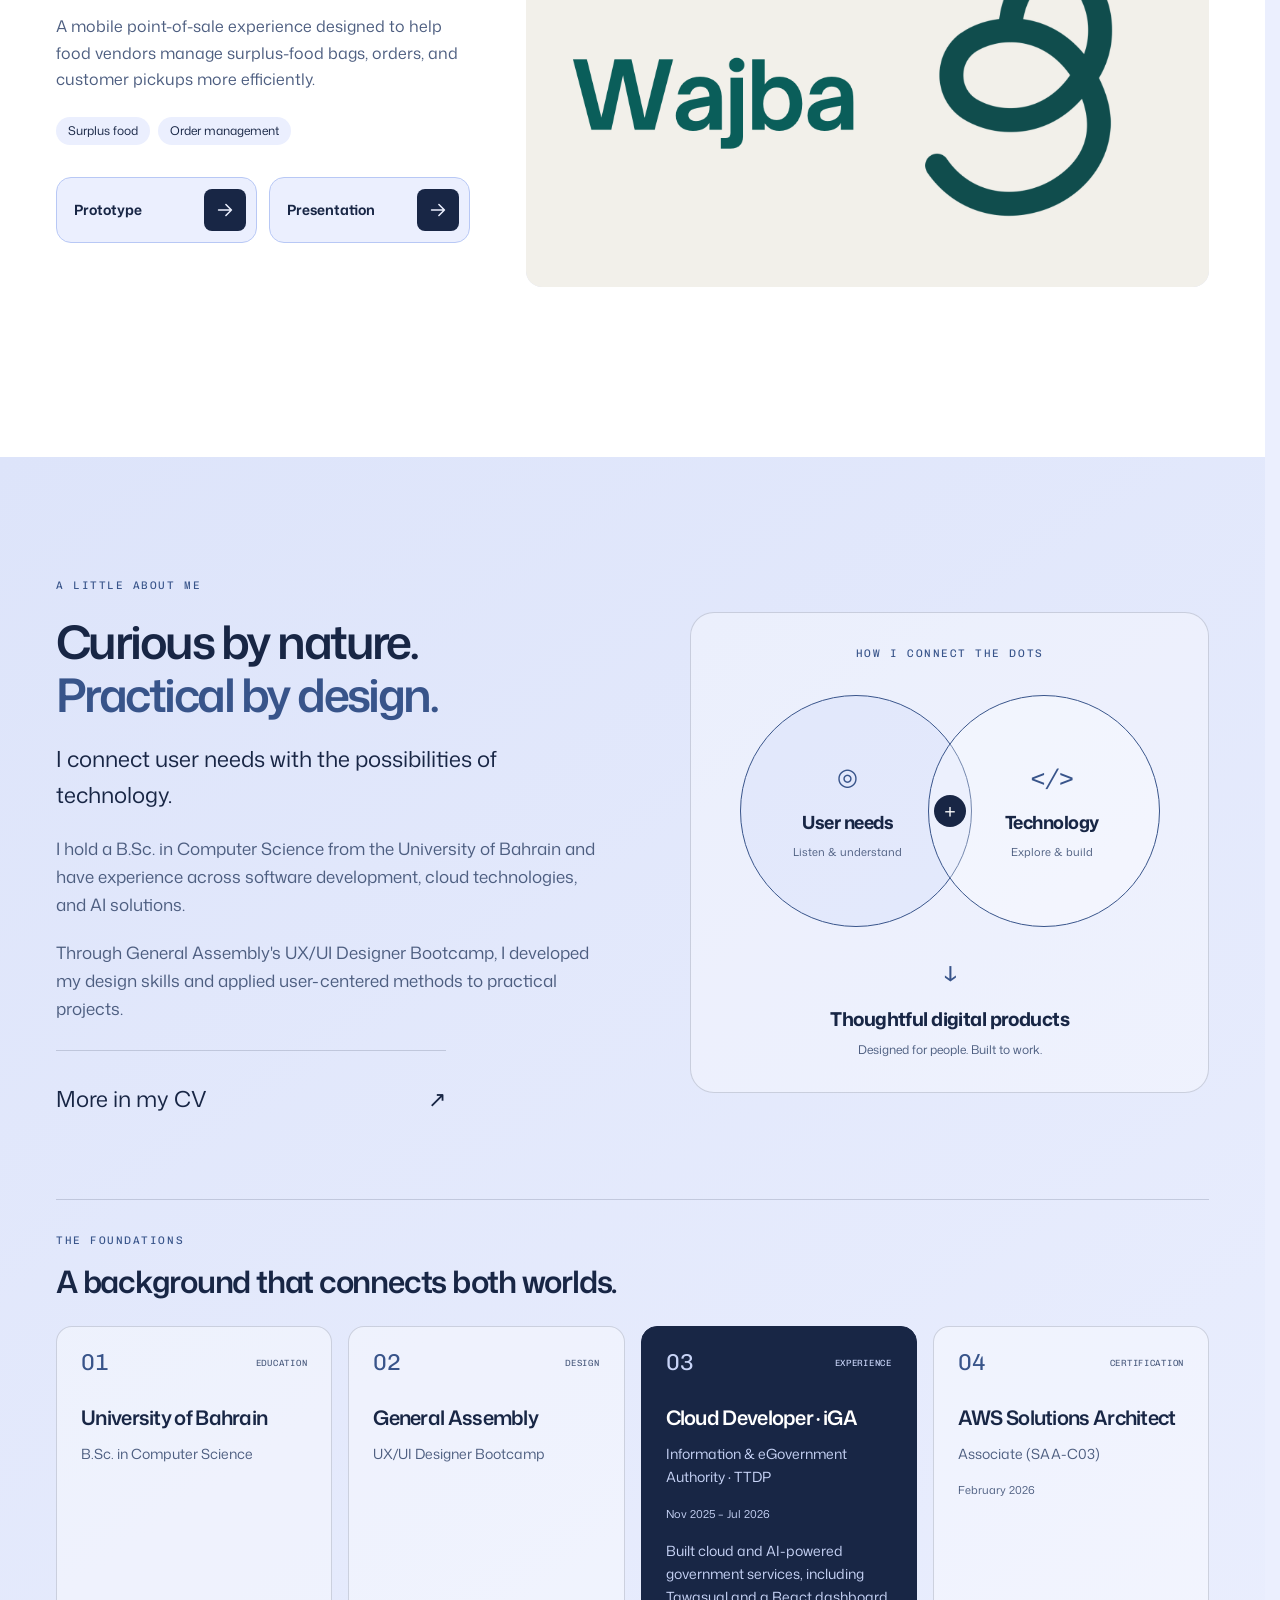
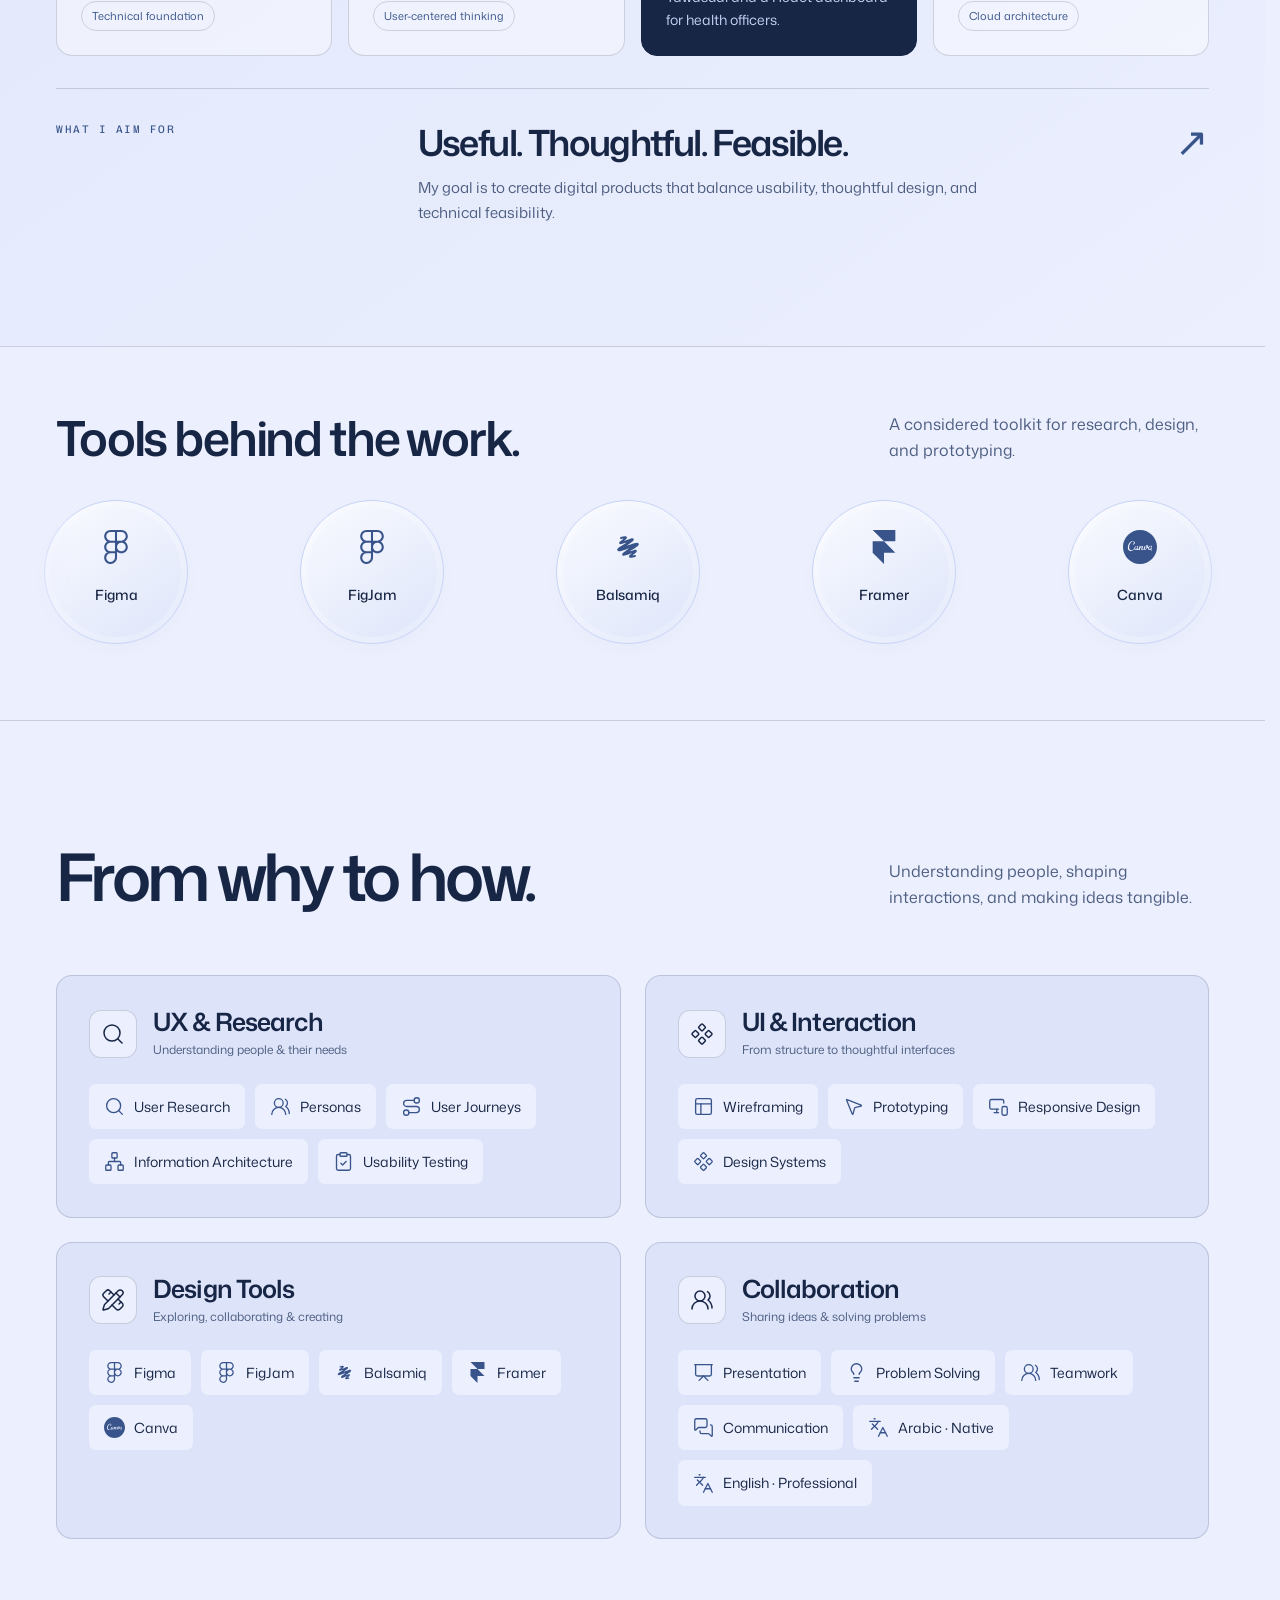
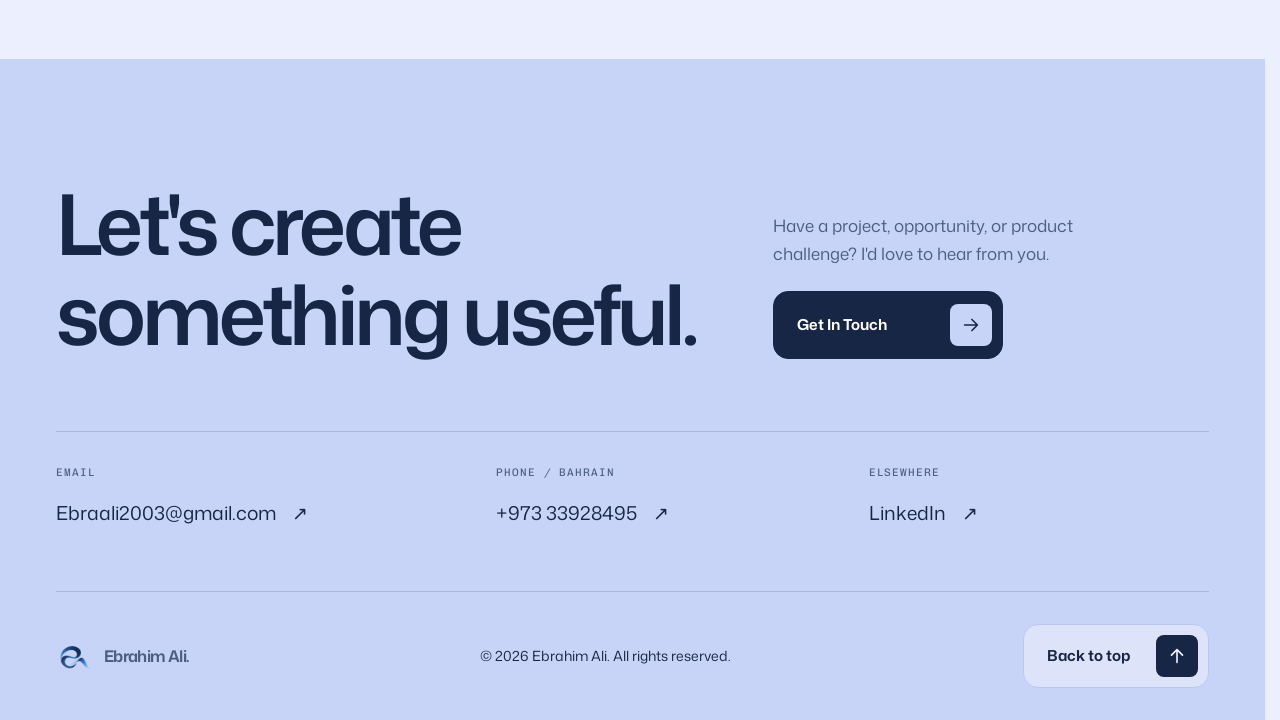
==== commit 730c6e6a: "Redesign About with people and technology visualization and credential cards" ====
--- a/Ebrahim Portfolio.html
+++ b/Ebrahim Portfolio.html
@@ -212,38 +212,37 @@
 </div>
 </div>
 </section>
-<section class="section about" id="about" aria-labelledby="about-title" tabindex="-1">
-<div class="wrap about-grid">
+<section class="section about about-story" id="about" aria-labelledby="about-title" tabindex="-1">
+<div class="wrap">
+<div class="about-grid">
 <div class="about-intro">
-<h2 id="about-title">Curious by nature.<br>Practical by design.</h2>
+<span class="about-eyebrow">A LITTLE ABOUT ME</span>
+<h2 id="about-title">Curious by nature.<br><span>Practical by design.</span></h2>
 <p class="large">I connect user needs with the possibilities of technology.</p>
 <p>I hold a B.Sc. in Computer Science from the University of Bahrain and have experience across software development, cloud technologies, and AI solutions.</p>
 <p>Through General Assembly's UX/UI Designer Bootcamp, I developed my design skills and applied user-centered methods to practical projects.</p>
 <div class="cv-contact"><a data-cv-link href="./Ebrahim_Resume__UX_.pdf?v=4cef671e90de" download="Ebrahim_Resume__UX_.pdf">More in my CV <span aria-hidden="true">↗</span></a></div>
 </div>
-<div class="about-details">
-<div class="detail">
-<h3>University of Bahrain</h3>
-<p>B.Sc. in Computer Science</p>
-</div>
-<div class="detail">
-<h3>General Assembly</h3>
-<p>UX/UI Designer Bootcamp</p>
-</div>
-<div class="detail">
-<h3>Cloud Developer · iGA</h3>
-<p>Information &amp; eGovernment Authority · TTDP<br>Nov 2025 – Jul 2026</p>
-<p>Built cloud and AI-powered government services, including Tawasual and a React dashboard for health officers.</p>
-</div>
-<div class="detail">
-<h3>AWS Solutions Architect</h3>
-<p>Associate (SAA-C03) · February 2026</p>
-</div>
-<div class="detail">
-<h3>Useful. Thoughtful. Feasible.</h3>
-<p>My goal is to create digital products that balance usability, thoughtful design, and technical feasibility.</p>
-</div>
-</div>
+<div class="about-map" role="img" aria-label="My approach connects user needs, thoughtful design, and technology to create useful digital products.">
+<span class="about-eyebrow">HOW I CONNECT THE DOTS</span>
+<div class="connection-visual" aria-hidden="true">
+<div class="connection-circle people-circle"><span class="connection-icon">◎</span><strong>User needs</strong><small>Listen &amp; understand</small></div>
+<div class="connection-circle tech-circle"><span class="connection-icon">&lt;/&gt;</span><strong>Technology</strong><small>Explore &amp; build</small></div>
+<span class="connection-center">+</span>
+</div>
+<div class="connection-result"><span aria-hidden="true">↓</span><strong>Thoughtful digital products</strong><small>Designed for people. Built to work.</small></div>
+</div>
+</div>
+<div class="about-journey">
+<div class="journey-heading"><span class="about-eyebrow">THE FOUNDATIONS</span><h3>A background that connects both worlds.</h3></div>
+<div class="journey-grid">
+<article class="journey-card"><div class="journey-card-top"><span class="journey-number">01</span><span class="journey-category">EDUCATION</span></div><h3>University of Bahrain</h3><p>B.Sc. in Computer Science</p><span class="journey-tag">Technical foundation</span></article>
+<article class="journey-card"><div class="journey-card-top"><span class="journey-number">02</span><span class="journey-category">DESIGN</span></div><h3>General Assembly</h3><p>UX/UI Designer Bootcamp</p><span class="journey-tag">User-centered thinking</span></article>
+<article class="journey-card journey-experience"><div class="journey-card-top"><span class="journey-number">03</span><span class="journey-category">EXPERIENCE</span></div><h3>Cloud Developer · iGA</h3><p>Information &amp; eGovernment Authority · TTDP</p><span class="journey-date">Nov 2025 – Jul 2026</span><p>Built cloud and AI-powered government services, including Tawasual and a React dashboard for health officers.</p></article>
+<article class="journey-card"><div class="journey-card-top"><span class="journey-number">04</span><span class="journey-category">CERTIFICATION</span></div><h3>AWS Solutions Architect</h3><p>Associate (SAA-C03)</p><span class="journey-date">February 2026</span><span class="journey-tag">Cloud architecture</span></article>
+</div>
+</div>
+<div class="about-principle"><span class="about-eyebrow">WHAT I AIM FOR</span><div><h3>Useful. Thoughtful. Feasible.</h3><p>My goal is to create digital products that balance usability, thoughtful design, and technical feasibility.</p></div><span class="principle-mark" aria-hidden="true">↗</span></div>
 </div>
 </section>
 <section class="tool-section" aria-labelledby="tools-title"><div class="wrap"><div class="section-head"><h2 id="tools-title">Tools behind the work.</h2><p data-tools-description>A considered toolkit for research, design, and prototyping.</p></div></div><div class="tool-marquee" data-track-panel="designer"  tabindex="0" aria-label="designer tools; focus or hover to pause"><div class="tool-belt"><div class="tool-set"><span class="tool-chip"><svg xmlns="http://www.w3.org/2000/svg" viewBox="0 0 24 24" class="skill-item-icon icon-brand" aria-hidden="true" focusable="false" data-icon="simple-figma" fill="currentColor" stroke="none"><path d="M15.852 8.981h-4.588V0h4.588c2.476 0 4.49 2.014 4.49 4.49s-2.014 4.491-4.49 4.491zM12.735 7.51h3.117c1.665 0 3.019-1.355 3.019-3.019s-1.355-3.019-3.019-3.019h-3.117V7.51zm0 1.471H8.148c-2.476 0-4.49-2.014-4.49-4.49S5.672 0 8.148 0h4.588v8.981zm-4.587-7.51c-1.665 0-3.019 1.355-3.019 3.019s1.354 3.02 3.019 3.02h3.117V1.471H8.148zm4.587 15.019H8.148c-2.476 0-4.49-2.014-4.49-4.49s2.014-4.49 4.49-4.49h4.588v8.98zM8.148 8.981c-1.665 0-3.019 1.355-3.019 3.019s1.355 3.019 3.019 3.019h3.117V8.981H8.148zM8.172 24c-2.489 0-4.515-2.014-4.515-4.49s2.014-4.49 4.49-4.49h4.588v4.441c0 2.503-2.047 4.539-4.563 4.539zm-.024-7.51a3.023 3.023 0 0 0-3.019 3.019c0 1.665 1.365 3.019 3.044 3.019 1.705 0 3.093-1.376 3.093-3.068v-2.97H8.148zm7.704 0h-.098c-2.476 0-4.49-2.014-4.49-4.49s2.014-4.49 4.49-4.49h.098c2.476 0 4.49 2.014 4.49 4.49s-2.014 4.49-4.49 4.49zm-.097-7.509c-1.665 0-3.019 1.355-3.019 3.019s1.355 3.019 3.019 3.019h.098c1.665 0 3.019-1.355 3.019-3.019s-1.355-3.019-3.019-3.019h-.098z" /></svg><span>Figma</span></span><span class="tool-chip"><svg xmlns="http://www.w3.org/2000/svg" viewBox="0 0 24 24" class="skill-item-icon icon-brand" aria-hidden="true" focusable="false" data-icon="simple-figma" fill="currentColor" stroke="none"><path d="M15.852 8.981h-4.588V0h4.588c2.476 0 4.49 2.014 4.49 4.49s-2.014 4.491-4.49 4.491zM12.735 7.51h3.117c1.665 0 3.019-1.355 3.019-3.019s-1.355-3.019-3.019-3.019h-3.117V7.51zm0 1.471H8.148c-2.476 0-4.49-2.014-4.49-4.49S5.672 0 8.148 0h4.588v8.981zm-4.587-7.51c-1.665 0-3.019 1.355-3.019 3.019s1.354 3.02 3.019 3.02h3.117V1.471H8.148zm4.587 15.019H8.148c-2.476 0-4.49-2.014-4.49-4.49s2.014-4.49 4.49-4.49h4.588v8.98zM8.148 8.981c-1.665 0-3.019 1.355-3.019 3.019s1.355 3.019 3.019 3.019h3.117V8.981H8.148zM8.172 24c-2.489 0-4.515-2.014-4.515-4.49s2.014-4.49 4.49-4.49h4.588v4.441c0 2.503-2.047 4.539-4.563 4.539zm-.024-7.51a3.023 3.023 0 0 0-3.019 3.019c0 1.665 1.365 3.019 3.044 3.019 1.705 0 3.093-1.376 3.093-3.068v-2.97H8.148zm7.704 0h-.098c-2.476 0-4.49-2.014-4.49-4.49s2.014-4.49 4.49-4.49h.098c2.476 0 4.49 2.014 4.49 4.49s-2.014 4.49-4.49 4.49zm-.097-7.509c-1.665 0-3.019 1.355-3.019 3.019s1.355 3.019 3.019 3.019h.098c1.665 0 3.019-1.355 3.019-3.019s-1.355-3.019-3.019-3.019h-.098z" /></svg><span>FigJam</span></span><span class="tool-chip"><svg xmlns="http://www.w3.org/2000/svg" viewBox="0 0 319.8 297.8" class="skill-item-icon icon-brand" aria-hidden="true" focusable="false" data-icon="balsamiq-balsamiq_logomark_black" fill="currentColor" stroke="none"><path d="m182.6 184.7c15.9-10 42.8-26.7 56.6-36.6 15.9-11.3 27.3-20.7 20.2-33.1-6.1-10.5-19.1-8.3-41.3-1.3-20.4 6.5-47.4 16-64 22.1-2 .7-3.4-2-1.6-3.2 20-13.5 42.9-29.9 54.9-40.5 7.7-6.8 8.7-15.1 4.6-20.2-3.5-4.3-8.1-8.7-29.9-1.6-15.7 5.2-35.7 13.6-53.7 20.9-1.9.8-3.4-1.7-1.8-3 4.3-3.6 12.7-10.1 17.3-14.9 7.3-7.7 7.4-15.2 3.7-20.1-1.9-2.6-6.2-6.9-18.3-5.9-10 .8-21.6 2.9-37.2 7.2-11.4 3.2-9.8 20.9 6.4 18 4.1-.7 10-1.9 14.3-2.8 1.8-.4 3 2 1.5 3.1-10.8 8.6-23.6 18.9-29.5 24.2-7.7 6.8-10.8 14.1-5.7 20.9 5.3 6.9 15.7 4.8 28.2 1.2 7.7-2.2 19.7-6.3 28.3-9.2 2-.7 3.3 2.1 1.5 3.2-15.9 10-42.8 26.7-56.6 36.6-15.9 11.3-27.3 20.7-20.2 33.1 6.1 10.5 19.1 8.3 41.3 1.3 20.4-6.5 47.4-16 64-22.1 2-.7 3.4 2 1.6 3.2-20 13.5-42.9 29.9-54.9 40.5-7.7 6.8-8.7 15.1-4.6 20.2 3.5 4.3 8.1 8.7 29.9 1.6 15.7-5.2 35.7-13.6 53.7-20.9 1.9-.8 3.4 1.7 1.8 3-4.3 3.6-12.7 10.1-17.3 14.9-7.3 7.7-7.4 15.2-3.7 20.1 1.9 2.6 6.2 6.9 18.3 5.9 10-.8 21.6-2.9 37.2-7.2 11.4-3.2 9.8-20.9-6.4-18-4.1.7-10 1.9-14.3 2.8-1.8.4-3-2-1.5-3.1 10.8-8.5 23.5-18.8 29.4-24.1 7.7-6.8 10.8-14.1 5.7-20.9-5.3-6.9-15.7-4.8-28.2-1.2-7.7 2.2-19.7 6.3-28.3 9.2-1.8.6-3.2-2.2-1.4-3.3z" /></svg><span>Balsamiq</span></span><span class="tool-chip"><svg xmlns="http://www.w3.org/2000/svg" viewBox="0 0 24 24" class="skill-item-icon icon-brand" aria-hidden="true" focusable="false" data-icon="simple-framer" fill="currentColor" stroke="none"><path d="M4 0h16v8h-8zM4 8h8l8 8H4zM4 16h8v8z" /></svg><span>Framer</span></span><span class="tool-chip"><svg xmlns="http://www.w3.org/2000/svg" viewBox="0 0 24 24" class="skill-item-icon icon-brand" aria-hidden="true" focusable="false" data-icon="simple-canva" fill="currentColor" stroke="none"><path d="M12 0C5.373 0 0 5.373 0 12s5.373 12 12 12 12-5.373 12-12S18.627 0 12 0zM6.962 7.68c.754 0 1.337.549 1.405 1.2.069.583-.171 1.097-.822 1.406-.343.171-.48.172-.549.069-.034-.069 0-.137.069-.206.617-.514.617-.926.548-1.508-.034-.378-.308-.618-.583-.618-1.2 0-2.914 2.674-2.674 4.629.103.754.549 1.646 1.509 1.646.308 0 .65-.103.96-.24.5-.264.799-.47 1.097-.8-.073-.885.704-2.046 1.851-2.046.515 0 .926.205.96.583.068.514-.377.582-.514.582s-.378-.034-.378-.17c-.034-.138.309-.07.275-.378-.035-.206-.24-.274-.446-.274-.72 0-1.131.994-1.029 1.611.035.275.172.549.447.549.205 0 .514-.31.617-.755.068-.308.343-.514.583-.514.102 0 .17.034.205.171v.138c-.034.137-.137.548-.102.651 0 .069.034.171.17.171.092 0 .436-.18.777-.459.117-.59.253-1.298.253-1.357.034-.24.137-.48.617-.48.103 0 .171.034.205.171v.138l-.136.617c.445-.583 1.097-.994 1.508-.994.172 0 .309.102.309.274 0 .103 0 .274-.069.446-.137.377-.309.96-.412 1.474 0 .137.035.274.207.274.171 0 .685-.206 1.096-.754l.007-.004c-.002-.068-.007-.134-.007-.202 0-.411.035-.754.104-.994.068-.274.411-.514.617-.514.103 0 .205.069.205.171 0 .035 0 .103-.034.137-.137.446-.24.857-.24 1.269 0 .24.034.582.102.788 0 .034.035.069.07.069.068 0 .548-.445.89-1.028-.308-.206-.48-.549-.48-.96 0-.72.446-1.097.858-1.097.343 0 .617.24.617.72 0 .308-.103.65-.274.96h.102a.77.77 0 0 0 .584-.24.293.293 0 0 1 .134-.117c.335-.425.83-.74 1.41-.74.48 0 .924.205.959.582.068.515-.378.618-.515.618l-.002-.002c-.138 0-.377-.035-.377-.172 0-.137.309-.068.274-.376-.034-.206-.24-.275-.446-.275-.686 0-1.13.891-1.028 1.611.034.275.171.583.445.583.206 0 .515-.308.652-.754.068-.274.343-.514.583-.514.103 0 .17.034.205.171 0 .069 0 .206-.137.652-.17.308-.171.48-.137.617.034.274.171.48.309.583.034.034.068.102.068.102 0 .069-.034.138-.137.138-.034 0-.068 0-.103-.035-.514-.205-.72-.548-.789-.891-.205.24-.445.377-.72.377-.445 0-.89-.411-.96-.926a1.609 1.609 0 0 1 .075-.649c-.203.13-.422.203-.623.203h-.17c-.447.652-.927 1.098-1.27 1.303a.896.896 0 0 1-.377.104c-.068 0-.171-.035-.205-.104-.095-.152-.156-.392-.193-.667-.481.527-1.145.805-1.453.805-.343 0-.548-.206-.582-.55v-.376c.102-.754.377-1.2.377-1.337a.074.074 0 0 0-.069-.07c-.24 0-1.028.824-1.166 1.373l-.103.445c-.068.309-.377.515-.582.515-.103 0-.172-.035-.206-.172v-.137l.046-.233c-.435.31-.87.508-1.075.508-.308 0-.48-.172-.514-.412-.206.274-.445.412-.754.412-.352 0-.696-.24-.862-.593-.244.275-.523.553-.852.764-.48.309-1.028.549-1.68.549-.582 0-1.097-.309-1.371-.583-.412-.377-.651-.96-.686-1.509-.205-1.68.823-3.84 2.4-4.8.378-.205.755-.343 1.132-.343zm9.77 3.291c-.104 0-.172.172-.172.343 0 .274.137.583.309.755a1.74 1.74 0 0 0 .102-.583c0-.343-.137-.515-.24-.515z" /></svg><span>Canva</span></span></div><div class="tool-set" aria-hidden="true"><span class="tool-chip"><svg xmlns="http://www.w3.org/2000/svg" viewBox="0 0 24 24" class="skill-item-icon icon-brand" aria-hidden="true" focusable="false" data-icon="simple-figma" fill="currentColor" stroke="none"><path d="M15.852 8.981h-4.588V0h4.588c2.476 0 4.49 2.014 4.49 4.49s-2.014 4.491-4.49 4.491zM12.735 7.51h3.117c1.665 0 3.019-1.355 3.019-3.019s-1.355-3.019-3.019-3.019h-3.117V7.51zm0 1.471H8.148c-2.476 0-4.49-2.014-4.49-4.49S5.672 0 8.148 0h4.588v8.981zm-4.587-7.51c-1.665 0-3.019 1.355-3.019 3.019s1.354 3.02 3.019 3.02h3.117V1.471H8.148zm4.587 15.019H8.148c-2.476 0-4.49-2.014-4.49-4.49s2.014-4.49 4.49-4.49h4.588v8.98zM8.148 8.981c-1.665 0-3.019 1.355-3.019 3.019s1.355 3.019 3.019 3.019h3.117V8.981H8.148zM8.172 24c-2.489 0-4.515-2.014-4.515-4.49s2.014-4.49 4.49-4.49h4.588v4.441c0 2.503-2.047 4.539-4.563 4.539zm-.024-7.51a3.023 3.023 0 0 0-3.019 3.019c0 1.665 1.365 3.019 3.044 3.019 1.705 0 3.093-1.376 3.093-3.068v-2.97H8.148zm7.704 0h-.098c-2.476 0-4.49-2.014-4.49-4.49s2.014-4.49 4.49-4.49h.098c2.476 0 4.49 2.014 4.49 4.49s-2.014 4.49-4.49 4.49zm-.097-7.509c-1.665 0-3.019 1.355-3.019 3.019s1.355 3.019 3.019 3.019h.098c1.665 0 3.019-1.355 3.019-3.019s-1.355-3.019-3.019-3.019h-.098z" /></svg><span>Figma</span></span><span class="tool-chip"><svg xmlns="http://www.w3.org/2000/svg" viewBox="0 0 24 24" class="skill-item-icon icon-brand" aria-hidden="true" focusable="false" data-icon="simple-figma" fill="currentColor" stroke="none"><path d="M15.852 8.981h-4.588V0h4.588c2.476 0 4.49 2.014 4.49 4.49s-2.014 4.491-4.49 4.491zM12.735 7.51h3.117c1.665 0 3.019-1.355 3.019-3.019s-1.355-3.019-3.019-3.019h-3.117V7.51zm0 1.471H8.148c-2.476 0-4.49-2.014-4.49-4.49S5.672 0 8.148 0h4.588v8.981zm-4.587-7.51c-1.665 0-3.019 1.355-3.019 3.019s1.354 3.02 3.019 3.02h3.117V1.471H8.148zm4.587 15.019H8.148c-2.476 0-4.49-2.014-4.49-4.49s2.014-4.49 4.49-4.49h4.588v8.98zM8.148 8.981c-1.665 0-3.019 1.355-3.019 3.019s1.355 3.019 3.019 3.019h3.117V8.981H8.148zM8.172 24c-2.489 0-4.515-2.014-4.515-4.49s2.014-4.49 4.49-4.49h4.588v4.441c0 2.503-2.047 4.539-4.563 4.539zm-.024-7.51a3.023 3.023 0 0 0-3.019 3.019c0 1.665 1.365 3.019 3.044 3.019 1.705 0 3.093-1.376 3.093-3.068v-2.97H8.148zm7.704 0h-.098c-2.476 0-4.49-2.014-4.49-4.49s2.014-4.49 4.49-4.49h.098c2.476 0 4.49 2.014 4.49 4.49s-2.014 4.49-4.49 4.49zm-.097-7.509c-1.665 0-3.019 1.355-3.019 3.019s1.355 3.019 3.019 3.019h.098c1.665 0 3.019-1.355 3.019-3.019s-1.355-3.019-3.019-3.019h-.098z" /></svg><span>FigJam</span></span><span class="tool-chip"><svg xmlns="http://www.w3.org/2000/svg" viewBox="0 0 319.8 297.8" class="skill-item-icon icon-brand" aria-hidden="true" focusable="false" data-icon="balsamiq-balsamiq_logomark_black" fill="currentColor" stroke="none"><path d="m182.6 184.7c15.9-10 42.8-26.7 56.6-36.6 15.9-11.3 27.3-20.7 20.2-33.1-6.1-10.5-19.1-8.3-41.3-1.3-20.4 6.5-47.4 16-64 22.1-2 .7-3.4-2-1.6-3.2 20-13.5 42.9-29.9 54.9-40.5 7.7-6.8 8.7-15.1 4.6-20.2-3.5-4.3-8.1-8.7-29.9-1.6-15.7 5.2-35.7 13.6-53.7 20.9-1.9.8-3.4-1.7-1.8-3 4.3-3.6 12.7-10.1 17.3-14.9 7.3-7.7 7.4-15.2 3.7-20.1-1.9-2.6-6.2-6.9-18.3-5.9-10 .8-21.6 2.9-37.2 7.2-11.4 3.2-9.8 20.9 6.4 18 4.1-.7 10-1.9 14.3-2.8 1.8-.4 3 2 1.5 3.1-10.8 8.6-23.6 18.9-29.5 24.2-7.7 6.8-10.8 14.1-5.7 20.9 5.3 6.9 15.7 4.8 28.2 1.2 7.7-2.2 19.7-6.3 28.3-9.2 2-.7 3.3 2.1 1.5 3.2-15.9 10-42.8 26.7-56.6 36.6-15.9 11.3-27.3 20.7-20.2 33.1 6.1 10.5 19.1 8.3 41.3 1.3 20.4-6.5 47.4-16 64-22.1 2-.7 3.4 2 1.6 3.2-20 13.5-42.9 29.9-54.9 40.5-7.7 6.8-8.7 15.1-4.6 20.2 3.5 4.3 8.1 8.7 29.9 1.6 15.7-5.2 35.7-13.6 53.7-20.9 1.9-.8 3.4 1.7 1.8 3-4.3 3.6-12.7 10.1-17.3 14.9-7.3 7.7-7.4 15.2-3.7 20.1 1.9 2.6 6.2 6.9 18.3 5.9 10-.8 21.6-2.9 37.2-7.2 11.4-3.2 9.8-20.9-6.4-18-4.1.7-10 1.9-14.3 2.8-1.8.4-3-2-1.5-3.1 10.8-8.5 23.5-18.8 29.4-24.1 7.7-6.8 10.8-14.1 5.7-20.9-5.3-6.9-15.7-4.8-28.2-1.2-7.7 2.2-19.7 6.3-28.3 9.2-1.8.6-3.2-2.2-1.4-3.3z" /></svg><span>Balsamiq</span></span><span class="tool-chip"><svg xmlns="http://www.w3.org/2000/svg" viewBox="0 0 24 24" class="skill-item-icon icon-brand" aria-hidden="true" focusable="false" data-icon="simple-framer" fill="currentColor" stroke="none"><path d="M4 0h16v8h-8zM4 8h8l8 8H4zM4 16h8v8z" /></svg><span>Framer</span></span><span class="tool-chip"><svg xmlns="http://www.w3.org/2000/svg" viewBox="0 0 24 24" class="skill-item-icon icon-brand" aria-hidden="true" focusable="false" data-icon="simple-canva" fill="currentColor" stroke="none"><path d="M12 0C5.373 0 0 5.373 0 12s5.373 12 12 12 12-5.373 12-12S18.627 0 12 0zM6.962 7.68c.754 0 1.337.549 1.405 1.2.069.583-.171 1.097-.822 1.406-.343.171-.48.172-.549.069-.034-.069 0-.137.069-.206.617-.514.617-.926.548-1.508-.034-.378-.308-.618-.583-.618-1.2 0-2.914 2.674-2.674 4.629.103.754.549 1.646 1.509 1.646.308 0 .65-.103.96-.24.5-.264.799-.47 1.097-.8-.073-.885.704-2.046 1.851-2.046.515 0 .926.205.96.583.068.514-.377.582-.514.582s-.378-.034-.378-.17c-.034-.138.309-.07.275-.378-.035-.206-.24-.274-.446-.274-.72 0-1.131.994-1.029 1.611.035.275.172.549.447.549.205 0 .514-.31.617-.755.068-.308.343-.514.583-.514.102 0 .17.034.205.171v.138c-.034.137-.137.548-.102.651 0 .069.034.171.17.171.092 0 .436-.18.777-.459.117-.59.253-1.298.253-1.357.034-.24.137-.48.617-.48.103 0 .171.034.205.171v.138l-.136.617c.445-.583 1.097-.994 1.508-.994.172 0 .309.102.309.274 0 .103 0 .274-.069.446-.137.377-.309.96-.412 1.474 0 .137.035.274.207.274.171 0 .685-.206 1.096-.754l.007-.004c-.002-.068-.007-.134-.007-.202 0-.411.035-.754.104-.994.068-.274.411-.514.617-.514.103 0 .205.069.205.171 0 .035 0 .103-.034.137-.137.446-.24.857-.24 1.269 0 .24.034.582.102.788 0 .034.035.069.07.069.068 0 .548-.445.89-1.028-.308-.206-.48-.549-.48-.96 0-.72.446-1.097.858-1.097.343 0 .617.24.617.72 0 .308-.103.65-.274.96h.102a.77.77 0 0 0 .584-.24.293.293 0 0 1 .134-.117c.335-.425.83-.74 1.41-.74.48 0 .924.205.959.582.068.515-.378.618-.515.618l-.002-.002c-.138 0-.377-.035-.377-.172 0-.137.309-.068.274-.376-.034-.206-.24-.275-.446-.275-.686 0-1.13.891-1.028 1.611.034.275.171.583.445.583.206 0 .515-.308.652-.754.068-.274.343-.514.583-.514.103 0 .17.034.205.171 0 .069 0 .206-.137.652-.17.308-.171.48-.137.617.034.274.171.48.309.583.034.034.068.102.068.102 0 .069-.034.138-.137.138-.034 0-.068 0-.103-.035-.514-.205-.72-.548-.789-.891-.205.24-.445.377-.72.377-.445 0-.89-.411-.96-.926a1.609 1.609 0 0 1 .075-.649c-.203.13-.422.203-.623.203h-.17c-.447.652-.927 1.098-1.27 1.303a.896.896 0 0 1-.377.104c-.068 0-.171-.035-.205-.104-.095-.152-.156-.392-.193-.667-.481.527-1.145.805-1.453.805-.343 0-.548-.206-.582-.55v-.376c.102-.754.377-1.2.377-1.337a.074.074 0 0 0-.069-.07c-.24 0-1.028.824-1.166 1.373l-.103.445c-.068.309-.377.515-.582.515-.103 0-.172-.035-.206-.172v-.137l.046-.233c-.435.31-.87.508-1.075.508-.308 0-.48-.172-.514-.412-.206.274-.445.412-.754.412-.352 0-.696-.24-.862-.593-.244.275-.523.553-.852.764-.48.309-1.028.549-1.68.549-.582 0-1.097-.309-1.371-.583-.412-.377-.651-.96-.686-1.509-.205-1.68.823-3.84 2.4-4.8.378-.205.755-.343 1.132-.343zm9.77 3.291c-.104 0-.172.172-.172.343 0 .274.137.583.309.755a1.74 1.74 0 0 0 .102-.583c0-.343-.137-.515-.24-.515z" /></svg><span>Canva</span></span></div></div></div><div class="tool-marquee" data-track-panel="developer" hidden tabindex="0" aria-label="developer tools; focus or hover to pause"><div class="tool-belt"><div class="tool-set"><span class="tool-chip"><svg xmlns="http://www.w3.org/2000/svg" viewBox="0 0 24 24" class="skill-item-icon icon-brand" aria-hidden="true" focusable="false" data-icon="simple-react" fill="currentColor" stroke="none"><path d="M14.23 12.004a2.236 2.236 0 0 1-2.235 2.236 2.236 2.236 0 0 1-2.236-2.236 2.236 2.236 0 0 1 2.235-2.236 2.236 2.236 0 0 1 2.236 2.236zm2.648-10.69c-1.346 0-3.107.96-4.888 2.622-1.78-1.653-3.542-2.602-4.887-2.602-.41 0-.783.093-1.106.278-1.375.793-1.683 3.264-.973 6.365C1.98 8.917 0 10.42 0 12.004c0 1.59 1.99 3.097 5.043 4.03-.704 3.113-.39 5.588.988 6.38.32.187.69.275 1.102.275 1.345 0 3.107-.96 4.888-2.624 1.78 1.654 3.542 2.603 4.887 2.603.41 0 .783-.09 1.106-.275 1.374-.792 1.683-3.263.973-6.365C22.02 15.096 24 13.59 24 12.004c0-1.59-1.99-3.097-5.043-4.032.704-3.11.39-5.587-.988-6.38-.318-.184-.688-.277-1.092-.278zm-.005 1.09v.006c.225 0 .406.044.558.127.666.382.955 1.835.73 3.704-.054.46-.142.945-.25 1.44-.96-.236-2.006-.417-3.107-.534-.66-.905-1.345-1.727-2.035-2.447 1.592-1.48 3.087-2.292 4.105-2.295zm-9.77.02c1.012 0 2.514.808 4.11 2.28-.686.72-1.37 1.537-2.02 2.442-1.107.117-2.154.298-3.113.538-.112-.49-.195-.964-.254-1.42-.23-1.868.054-3.32.714-3.707.19-.09.4-.127.563-.132zm4.882 3.05c.455.468.91.992 1.36 1.564-.44-.02-.89-.034-1.345-.034-.46 0-.915.01-1.36.034.44-.572.895-1.096 1.345-1.565zM12 8.1c.74 0 1.477.034 2.202.093.406.582.802 1.203 1.183 1.86.372.64.71 1.29 1.018 1.946-.308.655-.646 1.31-1.013 1.95-.38.66-.773 1.288-1.18 1.87-.728.063-1.466.098-2.21.098-.74 0-1.477-.035-2.202-.093-.406-.582-.802-1.204-1.183-1.86-.372-.64-.71-1.29-1.018-1.946.303-.657.646-1.313 1.013-1.954.38-.66.773-1.286 1.18-1.868.728-.064 1.466-.098 2.21-.098zm-3.635.254c-.24.377-.48.763-.704 1.16-.225.39-.435.782-.635 1.174-.265-.656-.49-1.31-.676-1.947.64-.15 1.315-.283 2.015-.386zm7.26 0c.695.103 1.365.23 2.006.387-.18.632-.405 1.282-.66 1.933-.2-.39-.41-.783-.64-1.174-.225-.392-.465-.774-.705-1.146zm3.063.675c.484.15.944.317 1.375.498 1.732.74 2.852 1.708 2.852 2.476-.005.768-1.125 1.74-2.857 2.475-.42.18-.88.342-1.355.493-.28-.958-.646-1.956-1.1-2.98.45-1.017.81-2.01 1.085-2.964zm-13.395.004c.278.96.645 1.957 1.1 2.98-.45 1.017-.812 2.01-1.086 2.964-.484-.15-.944-.318-1.37-.5-1.732-.737-2.852-1.706-2.852-2.474 0-.768 1.12-1.742 2.852-2.476.42-.18.88-.342 1.356-.494zm11.678 4.28c.265.657.49 1.312.676 1.948-.64.157-1.316.29-2.016.39.24-.375.48-.762.705-1.158.225-.39.435-.788.636-1.18zm-9.945.02c.2.392.41.783.64 1.175.23.39.465.772.705 1.143-.695-.102-1.365-.23-2.006-.386.18-.63.406-1.282.66-1.933zM17.92 16.32c.112.493.2.968.254 1.423.23 1.868-.054 3.32-.714 3.708-.147.09-.338.128-.563.128-1.012 0-2.514-.807-4.11-2.28.686-.72 1.37-1.536 2.02-2.44 1.107-.118 2.154-.3 3.113-.54zm-11.83.01c.96.234 2.006.415 3.107.532.66.905 1.345 1.727 2.035 2.446-1.595 1.483-3.092 2.295-4.11 2.295-.22-.005-.406-.05-.553-.132-.666-.38-.955-1.834-.73-3.703.054-.46.142-.944.25-1.438zm4.56.64c.44.02.89.034 1.345.034.46 0 .915-.01 1.36-.034-.44.572-.895 1.095-1.345 1.565-.455-.47-.91-.993-1.36-1.565z" /></svg><span>React</span></span><span class="tool-chip"><svg xmlns="http://www.w3.org/2000/svg" viewBox="0 0 24 24" class="skill-item-icon icon-brand" aria-hidden="true" focusable="false" data-icon="simple-javascript" fill="currentColor" stroke="none"><path d="M0 0h24v24H0V0zm22.034 18.276c-.175-1.095-.888-2.015-3.003-2.873-.736-.345-1.554-.585-1.797-1.14-.091-.33-.105-.51-.046-.705.15-.646.915-.84 1.515-.66.39.12.75.42.976.9 1.034-.676 1.034-.676 1.755-1.125-.27-.42-.404-.601-.586-.78-.63-.705-1.469-1.065-2.834-1.034l-.705.089c-.676.165-1.32.525-1.71 1.005-1.14 1.291-.811 3.541.569 4.471 1.365 1.02 3.361 1.244 3.616 2.205.24 1.17-.87 1.545-1.966 1.41-.811-.18-1.26-.586-1.755-1.336l-1.83 1.051c.21.48.45.689.81 1.109 1.74 1.756 6.09 1.666 6.871-1.004.029-.09.24-.705.074-1.65l.046.067zm-8.983-7.245h-2.248c0 1.938-.009 3.864-.009 5.805 0 1.232.063 2.363-.138 2.711-.33.689-1.18.601-1.566.48-.396-.196-.597-.466-.83-.855-.063-.105-.11-.196-.127-.196l-1.825 1.125c.305.63.75 1.172 1.324 1.517.855.51 2.004.675 3.207.405.783-.226 1.458-.691 1.811-1.411.51-.93.402-2.07.397-3.346.012-2.054 0-4.109 0-6.179l.004-.056z" /></svg><span>JavaScript</span></span><span class="tool-chip"><svg xmlns="http://www.w3.org/2000/svg" viewBox="0 0 24 24" class="skill-item-icon icon-brand" aria-hidden="true" focusable="false" data-icon="simple-html5" fill="currentColor" stroke="none"><path d="M1.5 0h21l-1.91 21.563L11.977 24l-8.564-2.438L1.5 0zm7.031 9.75l-.232-2.718 10.059.003.23-2.622L5.412 4.41l.698 8.01h9.126l-.326 3.426-2.91.804-2.955-.81-.188-2.11H6.248l.33 4.171L12 19.351l5.379-1.443.744-8.157H8.531z" /></svg><span>HTML</span></span><span class="tool-chip"><svg xmlns="http://www.w3.org/2000/svg" viewBox="0 0 24 24" class="skill-item-icon icon-brand" aria-hidden="true" focusable="false" data-icon="simple-css" fill="currentColor" stroke="none"><path d="M0 0v20.16A3.84 3.84 0 0 0 3.84 24h16.32A3.84 3.84 0 0 0 24 20.16V3.84A3.84 3.84 0 0 0 20.16 0Zm14.256 13.08c1.56 0 2.28 1.08 2.304 2.64h-1.608c.024-.288-.048-.6-.144-.84-.096-.192-.288-.264-.552-.264-.456 0-.696.264-.696.84-.024.576.288.888.768 1.08.72.288 1.608.744 1.92 1.296q.432.648.432 1.656c0 1.608-.912 2.592-2.496 2.592-1.656 0-2.4-1.032-2.424-2.688h1.68c0 .792.264 1.176.792 1.176.264 0 .456-.072.552-.24.192-.312.24-1.176-.048-1.512-.312-.408-.912-.6-1.32-.816q-.828-.396-1.224-.936c-.24-.36-.36-.888-.36-1.536 0-1.44.936-2.472 2.424-2.448m5.4 0c1.584 0 2.304 1.08 2.328 2.64h-1.608c0-.288-.048-.6-.168-.84-.096-.192-.264-.264-.528-.264-.48 0-.72.264-.72.84s.288.888.792 1.08c.696.288 1.608.744 1.92 1.296.264.432.408.984.408 1.656.024 1.608-.888 2.592-2.472 2.592-1.68 0-2.424-1.056-2.448-2.688h1.68c0 .744.264 1.176.792 1.176.264 0 .456-.072.552-.24.216-.312.264-1.176-.048-1.512-.288-.408-.888-.6-1.32-.816-.552-.264-.96-.576-1.2-.936s-.36-.888-.36-1.536c-.024-1.44.912-2.472 2.4-2.448m-11.031.018c.711-.006 1.419.198 1.839.63.432.432.672 1.128.648 1.992H9.336c.024-.456-.096-.792-.432-.96-.312-.144-.768-.048-.888.24-.12.264-.192.576-.168.864v3.504c0 .744.264 1.128.768 1.128a.65.65 0 0 0 .552-.264c.168-.24.192-.552.168-.84h1.776c.096 1.632-.984 2.712-2.568 2.688-1.536 0-2.496-.864-2.472-2.472v-4.032c0-.816.24-1.44.696-1.848.432-.408 1.146-.624 1.857-.63" /></svg><span>CSS</span></span><span class="tool-chip"><svg xmlns="http://www.w3.org/2000/svg" viewBox="0 0 24 24" class="skill-item-icon icon-brand" aria-hidden="true" focusable="false" data-icon="simple-flutter" fill="currentColor" stroke="none"><path d="M14.314 0L2.3 12 6 15.7 21.684.013h-7.357zm.014 11.072L7.857 17.53l6.47 6.47H21.7l-6.46-6.468 6.46-6.46h-7.37z" /></svg><span>Flutter</span></span><span class="tool-chip"><svg xmlns="http://www.w3.org/2000/svg" viewBox="0 0 24 24" class="skill-item-icon icon-brand" aria-hidden="true" focusable="false" data-icon="simple-flutter" fill="currentColor" stroke="none"><path d="M14.314 0L2.3 12 6 15.7 21.684.013h-7.357zm.014 11.072L7.857 17.53l6.47 6.47H21.7l-6.46-6.468 6.46-6.46h-7.37z" /></svg><span>Dart</span></span><span class="tool-chip"><svg xmlns="http://www.w3.org/2000/svg" viewBox="0 0 128 128" class="skill-item-icon icon-brand" aria-hidden="true" focusable="false" data-icon="devicon-amazonwebservices-plain-wordmark" fill="currentColor" stroke="none">
--- a/styles.css
+++ b/styles.css
@@ -1294,3 +1294,48 @@
 @media(min-width:768px) and (max-width:1100px){.developer-media .dev-cover-main{left:20px;right:20px;top:35%}}
 @media(max-width:767px){.developer-media .dev-cover-main{left:18px;right:18px;top:31%}.developer-media .dev-cover-main h3{font-size:clamp(16px,4.5vw,24px)}}
 @media(min-width:768px) and (max-width:1100px){.developer-media .dev-cover-main{top:31%}.developer-media .dev-cover-main h3{font-size:clamp(16px,2vw,22px);margin-bottom:8px}.developer-media .dev-cover-main p{font-size:10px;line-height:1.45}}
+
+
+/* About: people, design and technology */
+.about-story{background:linear-gradient(145deg,var(--blue-2),var(--blue-1))}
+.about-story .about-grid{grid-template-columns:1.1fr 1fr;gap:64px;align-items:center}
+.about-eyebrow{display:block;font-family:'Chivo Mono',monospace;font-size:11px;letter-spacing:.14em;font-weight:400;color:var(--action)}
+.about-story h2{margin-top:20px;font-size:clamp(32px,3.6vw,52px);line-height:1.15;letter-spacing:-.055em}
+.about-story h2 span{color:var(--action)}
+.about-story .about-intro>p{margin-top:20px}
+.about-map{padding:32px 24px;border:1px solid var(--line);border-radius:24px;background:rgba(255,255,255,.35)}
+.about-map>.about-eyebrow{text-align:center}
+.connection-visual{position:relative;display:flex;align-items:center;justify-content:center;min-height:260px;padding:32px 0}
+.connection-circle{width:56%;max-width:232px;aspect-ratio:1;border:1px solid var(--action);border-radius:50%;display:flex;flex-direction:column;justify-content:center;align-items:center;gap:6px;background:rgba(200,212,247,.28)}
+.people-circle{margin-right:-22px;padding-right:16px}
+.tech-circle{margin-left:-22px;padding-left:16px;background:rgba(255,255,255,.3)}
+.connection-circle strong{font-size:18px;letter-spacing:-.03em}
+.connection-circle small{font-size:11px;color:var(--ink-soft)}
+.connection-icon{font:400 24px/1.4 'Chivo Mono',monospace;color:var(--action);margin-bottom:8px}
+.connection-center{position:absolute;left:50%;top:50%;transform:translate(-50%,-50%);background:var(--ink);color:white;width:32px;height:32px;border-radius:50%;text-align:center;line-height:32px;font-size:20px}
+.connection-result{display:flex;align-items:center;flex-direction:column;gap:6px;text-align:center}
+.connection-result>span{font-size:28px;color:var(--action);line-height:1;margin-bottom:10px}
+.connection-result strong{font-size:19px;letter-spacing:-.03em}
+.connection-result small{font-size:12px;color:var(--ink-soft)}
+.about-journey{margin-top:72px}
+.journey-heading{border-top:1px solid var(--line);padding-top:32px;margin-bottom:24px}
+.journey-heading h3{font-size:clamp(23px,2.4vw,32px);letter-spacing:-.04em;line-height:1.3;margin:12px 0 0}
+.journey-grid{display:grid;grid-template-columns:repeat(4,minmax(0,1fr));gap:16px}
+.journey-card{display:flex;flex-direction:column;align-items:flex-start;min-width:0;padding:24px;border:1px solid var(--line);border-radius:16px;background:rgba(255,255,255,.4)}
+.journey-card-top{display:flex;align-items:center;justify-content:space-between;width:100%;gap:10px;margin-bottom:30px}
+.journey-number{font:400 23px/1 'Chivo Mono',monospace;color:var(--action)}
+.journey-category{font:400 9px/1.4 'Chivo Mono',monospace;letter-spacing:.08em;color:var(--ink-soft)}
+.journey-card h3{font-size:20px;line-height:1.3;letter-spacing:-.035em;margin:0 0 12px}
+.journey-card p{font-size:14px;line-height:1.65;color:var(--ink-soft);margin:0 0 16px}
+.journey-date{font-size:11px;color:var(--ink-soft);display:block;margin-bottom:16px}
+.journey-tag{display:block;border:1px solid var(--line);padding:5px 10px;border-radius:30px;font-size:11px;color:var(--action);margin-top:auto}
+.journey-experience{background:var(--ink);color:var(--white);border-color:var(--ink)}
+.journey-experience p,.journey-experience .journey-date,.journey-experience .journey-category,.journey-experience .journey-number{color:var(--blue-3)}
+.journey-experience p:last-child{margin-bottom:0}
+.about-principle{display:grid;grid-template-columns:1fr 2.2fr auto;gap:32px;align-items:start;margin-top:32px;padding:32px 0 0;border-top:1px solid var(--line)}
+.about-principle h3{font-size:clamp(23px,2.8vw,38px);line-height:1.2;letter-spacing:-.045em;margin:0 0 12px}
+.about-principle p{font-size:15px;max-width:570px;color:var(--ink-soft);margin:0}
+.principle-mark{font-size:40px;line-height:1;color:var(--action)}
+@media(max-width:1100px){.about-story .about-grid{gap:32px}.journey-grid{grid-template-columns:repeat(2,minmax(0,1fr))}.connection-circle strong{font-size:16px}.connection-circle small{font-size:10px}}
+@media(max-width:767px){.about-story .about-grid{grid-template-columns:1fr;gap:32px}.about-map{padding:28px 18px}.connection-visual{min-height:240px;max-width:420px;margin:auto}.connection-circle{max-width:210px}.connection-circle strong{font-size:17px}.about-journey{margin-top:40px}.journey-card{padding:20px}.journey-card-top{margin-bottom:24px}.about-principle{grid-template-columns:1fr auto;gap:20px}.about-principle>.about-eyebrow{grid-column:1/-1}.about-principle>div{grid-column:1}}
+@media(max-width:420px){.journey-grid{grid-template-columns:1fr}.journey-card-top{margin-bottom:20px}.connection-circle small{font-size:9px}.people-circle{margin-right:-16px}.tech-circle{margin-left:-16px}.connection-center{width:26px;height:26px;line-height:26px}.connection-circle strong{font-size:15px}}
--- a/styles.css
+++ b/styles.css
@@ -1294,3 +1294,48 @@
 @media(min-width:768px) and (max-width:1100px){.developer-media .dev-cover-main{left:20px;right:20px;top:35%}}
 @media(max-width:767px){.developer-media .dev-cover-main{left:18px;right:18px;top:31%}.developer-media .dev-cover-main h3{font-size:clamp(16px,4.5vw,24px)}}
 @media(min-width:768px) and (max-width:1100px){.developer-media .dev-cover-main{top:31%}.developer-media .dev-cover-main h3{font-size:clamp(16px,2vw,22px);margin-bottom:8px}.developer-media .dev-cover-main p{font-size:10px;line-height:1.45}}
+
+
+/* About: people, design and technology */
+.about-story{background:linear-gradient(145deg,var(--blue-2),var(--blue-1))}
+.about-story .about-grid{grid-template-columns:1.1fr 1fr;gap:64px;align-items:center}
+.about-eyebrow{display:block;font-family:'Chivo Mono',monospace;font-size:11px;letter-spacing:.14em;font-weight:400;color:var(--action)}
+.about-story h2{margin-top:20px;font-size:clamp(32px,3.6vw,52px);line-height:1.15;letter-spacing:-.055em}
+.about-story h2 span{color:var(--action)}
+.about-story .about-intro>p{margin-top:20px}
+.about-map{padding:32px 24px;border:1px solid var(--line);border-radius:24px;background:rgba(255,255,255,.35)}
+.about-map>.about-eyebrow{text-align:center}
+.connection-visual{position:relative;display:flex;align-items:center;justify-content:center;min-height:260px;padding:32px 0}
+.connection-circle{width:56%;max-width:232px;aspect-ratio:1;border:1px solid var(--action);border-radius:50%;display:flex;flex-direction:column;justify-content:center;align-items:center;gap:6px;background:rgba(200,212,247,.28)}
+.people-circle{margin-right:-22px;padding-right:16px}
+.tech-circle{margin-left:-22px;padding-left:16px;background:rgba(255,255,255,.3)}
+.connection-circle strong{font-size:18px;letter-spacing:-.03em}
+.connection-circle small{font-size:11px;color:var(--ink-soft)}
+.connection-icon{font:400 24px/1.4 'Chivo Mono',monospace;color:var(--action);margin-bottom:8px}
+.connection-center{position:absolute;left:50%;top:50%;transform:translate(-50%,-50%);background:var(--ink);color:white;width:32px;height:32px;border-radius:50%;text-align:center;line-height:32px;font-size:20px}
+.connection-result{display:flex;align-items:center;flex-direction:column;gap:6px;text-align:center}
+.connection-result>span{font-size:28px;color:var(--action);line-height:1;margin-bottom:10px}
+.connection-result strong{font-size:19px;letter-spacing:-.03em}
+.connection-result small{font-size:12px;color:var(--ink-soft)}
+.about-journey{margin-top:72px}
+.journey-heading{border-top:1px solid var(--line);padding-top:32px;margin-bottom:24px}
+.journey-heading h3{font-size:clamp(23px,2.4vw,32px);letter-spacing:-.04em;line-height:1.3;margin:12px 0 0}
+.journey-grid{display:grid;grid-template-columns:repeat(4,minmax(0,1fr));gap:16px}
+.journey-card{display:flex;flex-direction:column;align-items:flex-start;min-width:0;padding:24px;border:1px solid var(--line);border-radius:16px;background:rgba(255,255,255,.4)}
+.journey-card-top{display:flex;align-items:center;justify-content:space-between;width:100%;gap:10px;margin-bottom:30px}
+.journey-number{font:400 23px/1 'Chivo Mono',monospace;color:var(--action)}
+.journey-category{font:400 9px/1.4 'Chivo Mono',monospace;letter-spacing:.08em;color:var(--ink-soft)}
+.journey-card h3{font-size:20px;line-height:1.3;letter-spacing:-.035em;margin:0 0 12px}
+.journey-card p{font-size:14px;line-height:1.65;color:var(--ink-soft);margin:0 0 16px}
+.journey-date{font-size:11px;color:var(--ink-soft);display:block;margin-bottom:16px}
+.journey-tag{display:block;border:1px solid var(--line);padding:5px 10px;border-radius:30px;font-size:11px;color:var(--action);margin-top:auto}
+.journey-experience{background:var(--ink);color:var(--white);border-color:var(--ink)}
+.journey-experience p,.journey-experience .journey-date,.journey-experience .journey-category,.journey-experience .journey-number{color:var(--blue-3)}
+.journey-experience p:last-child{margin-bottom:0}
+.about-principle{display:grid;grid-template-columns:1fr 2.2fr auto;gap:32px;align-items:start;margin-top:32px;padding:32px 0 0;border-top:1px solid var(--line)}
+.about-principle h3{font-size:clamp(23px,2.8vw,38px);line-height:1.2;letter-spacing:-.045em;margin:0 0 12px}
+.about-principle p{font-size:15px;max-width:570px;color:var(--ink-soft);margin:0}
+.principle-mark{font-size:40px;line-height:1;color:var(--action)}
+@media(max-width:1100px){.about-story .about-grid{gap:32px}.journey-grid{grid-template-columns:repeat(2,minmax(0,1fr))}.connection-circle strong{font-size:16px}.connection-circle small{font-size:10px}}
+@media(max-width:767px){.about-story .about-grid{grid-template-columns:1fr;gap:32px}.about-map{padding:28px 18px}.connection-visual{min-height:240px;max-width:420px;margin:auto}.connection-circle{max-width:210px}.connection-circle strong{font-size:17px}.about-journey{margin-top:40px}.journey-card{padding:20px}.journey-card-top{margin-bottom:24px}.about-principle{grid-template-columns:1fr auto;gap:20px}.about-principle>.about-eyebrow{grid-column:1/-1}.about-principle>div{grid-column:1}}
+@media(max-width:420px){.journey-grid{grid-template-columns:1fr}.journey-card-top{margin-bottom:20px}.connection-circle small{font-size:9px}.people-circle{margin-right:-16px}.tech-circle{margin-left:-16px}.connection-center{width:26px;height:26px;line-height:26px}.connection-circle strong{font-size:15px}}
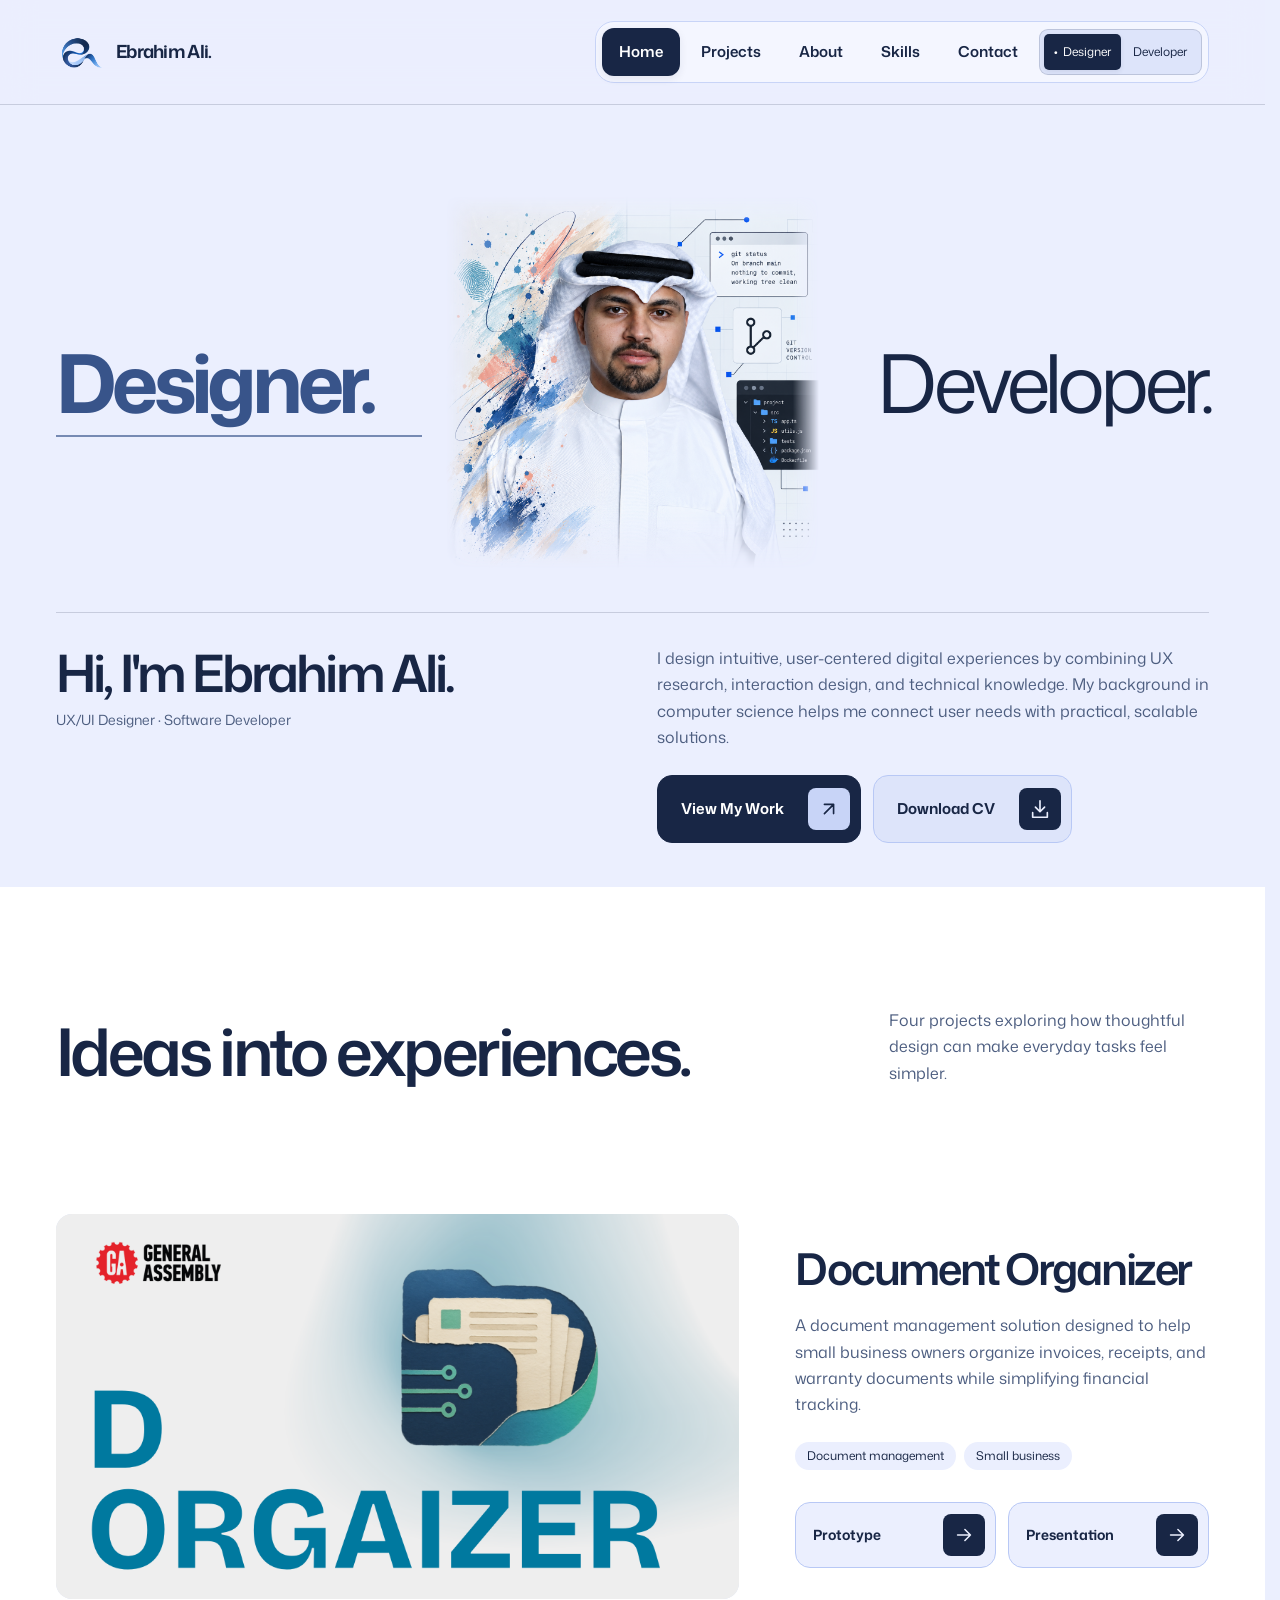
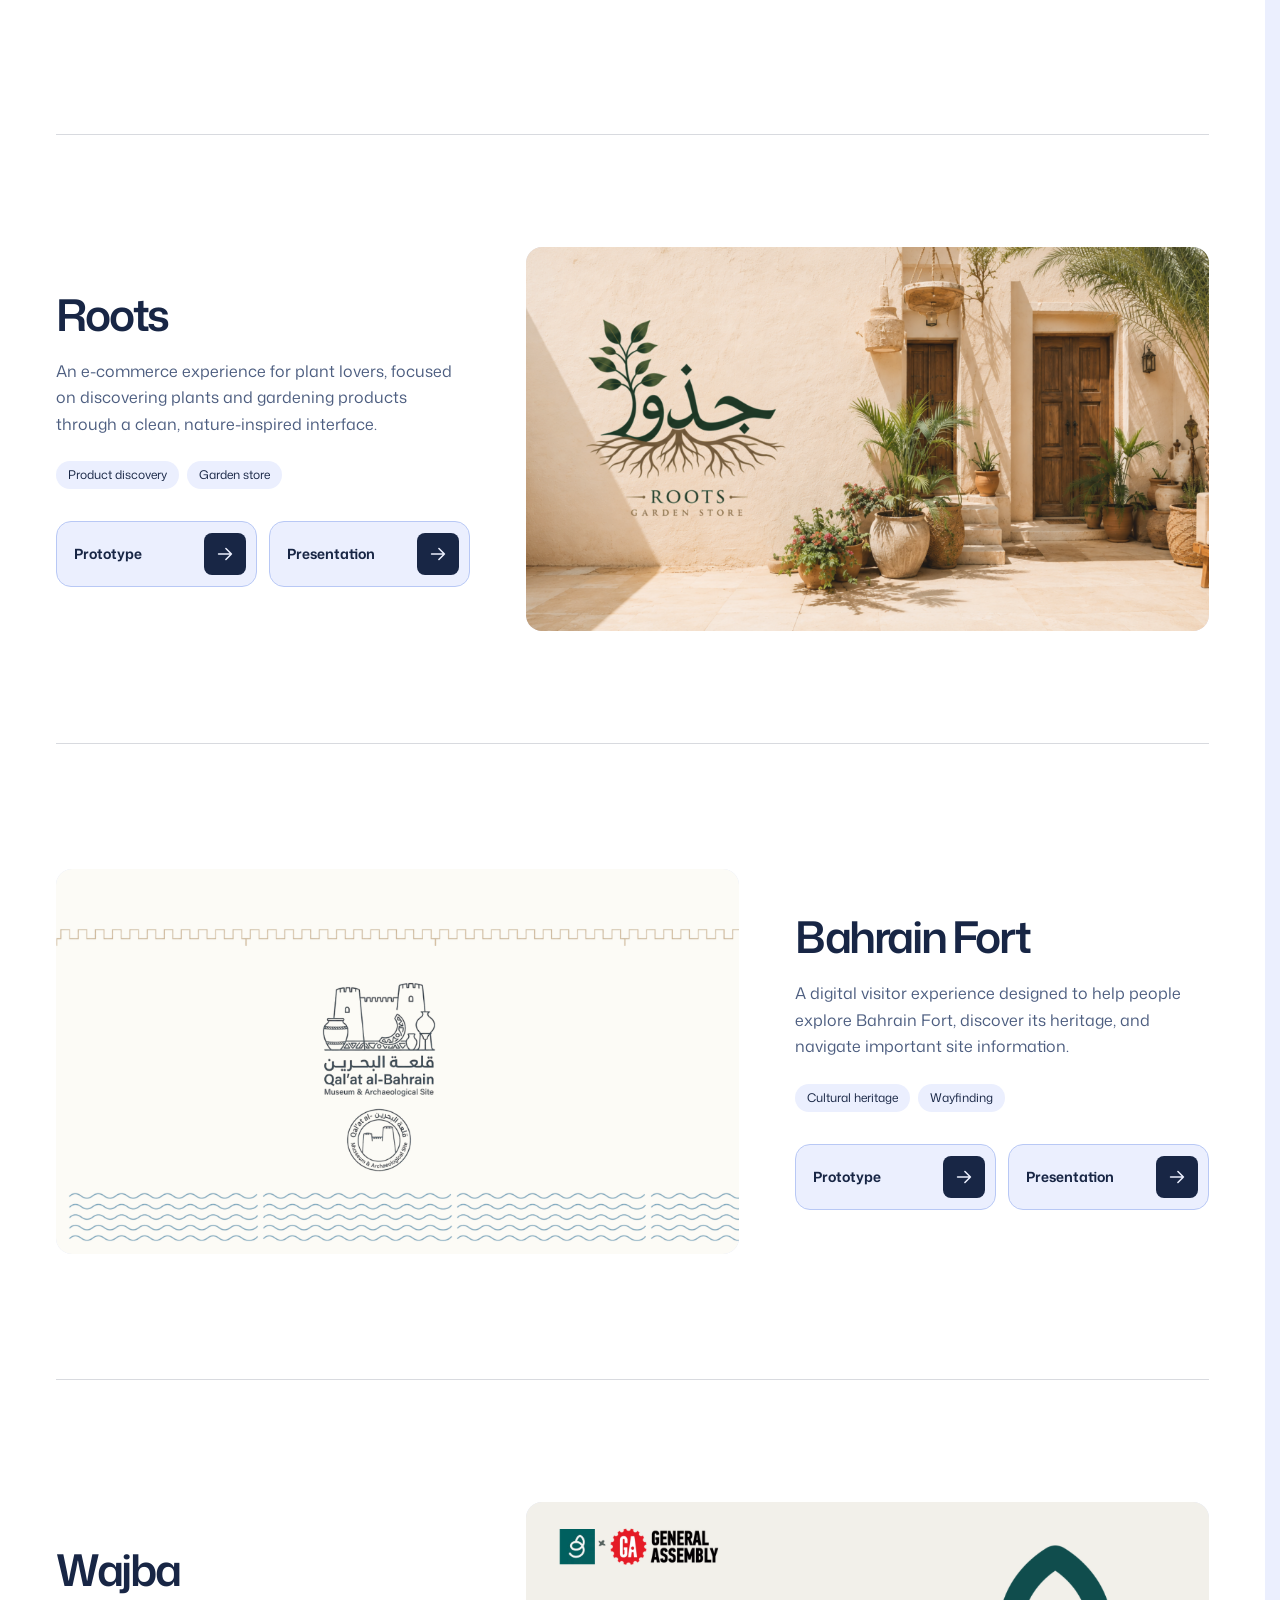
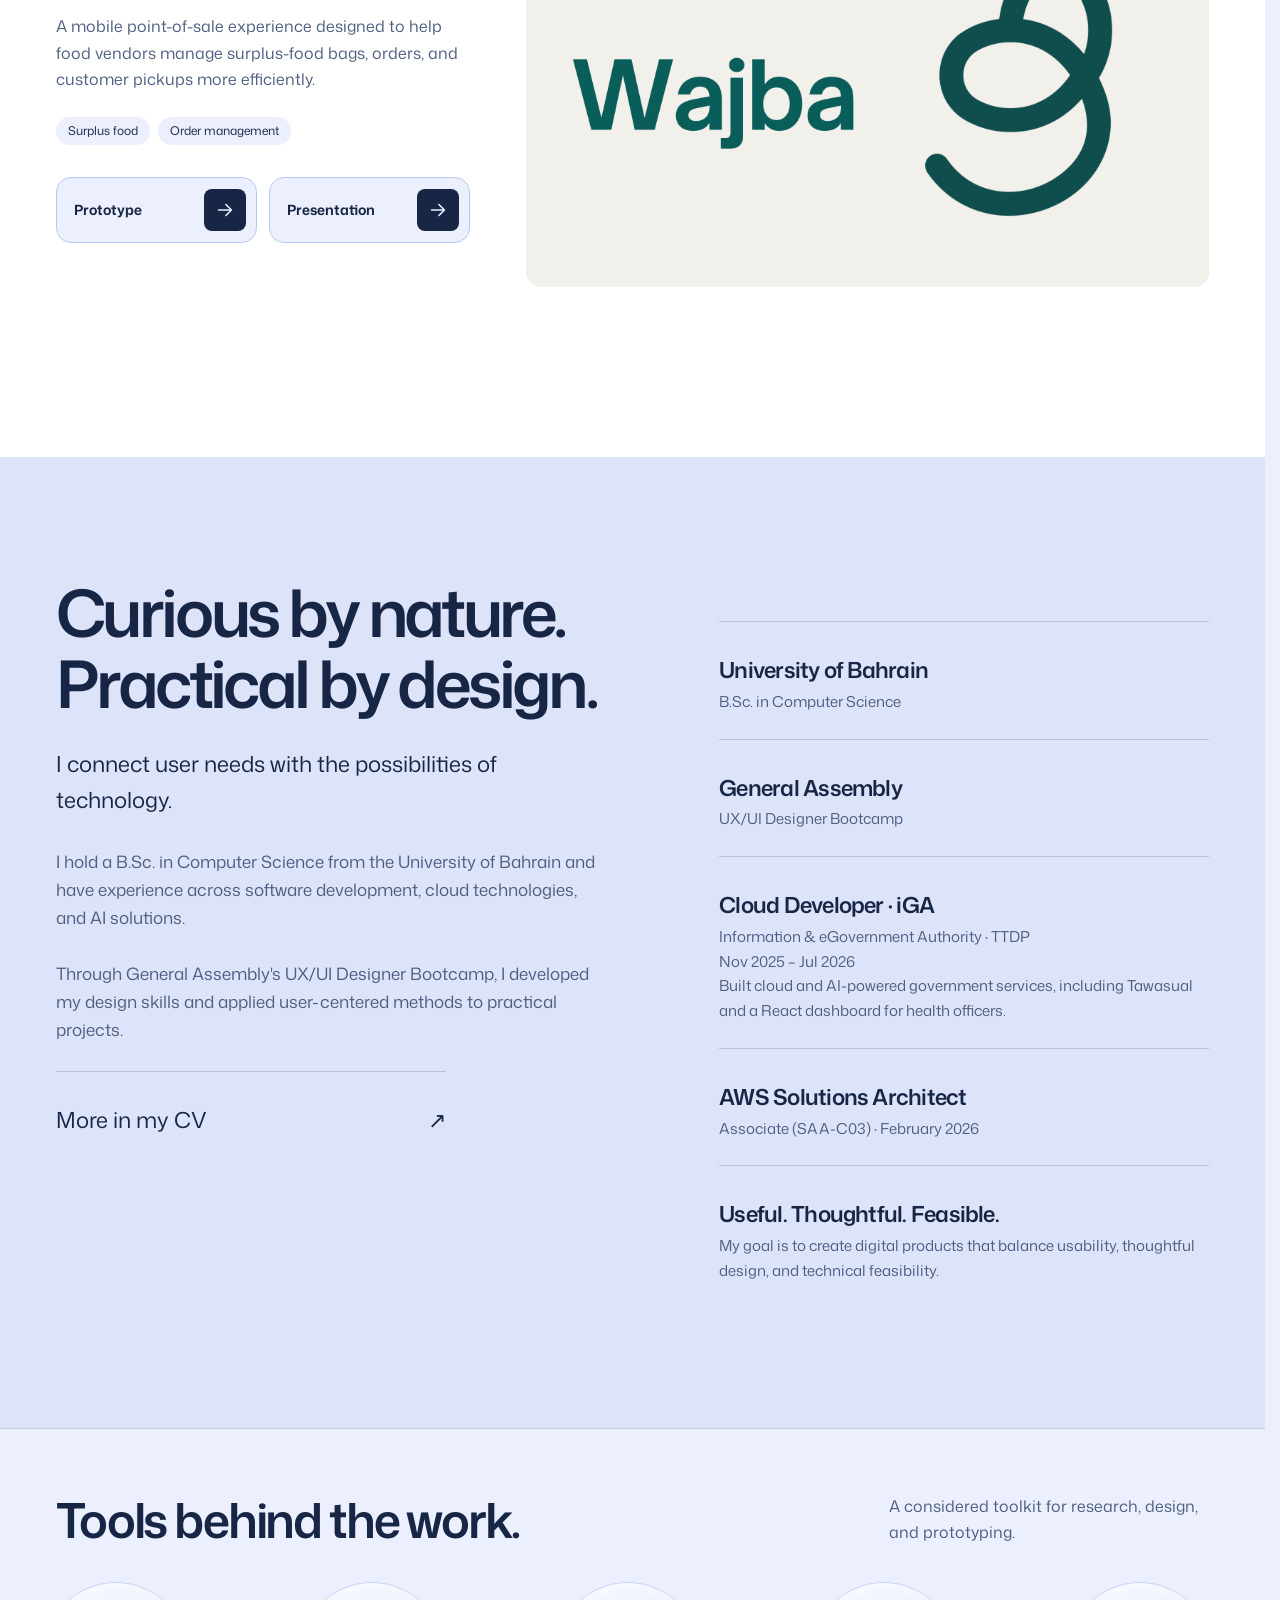
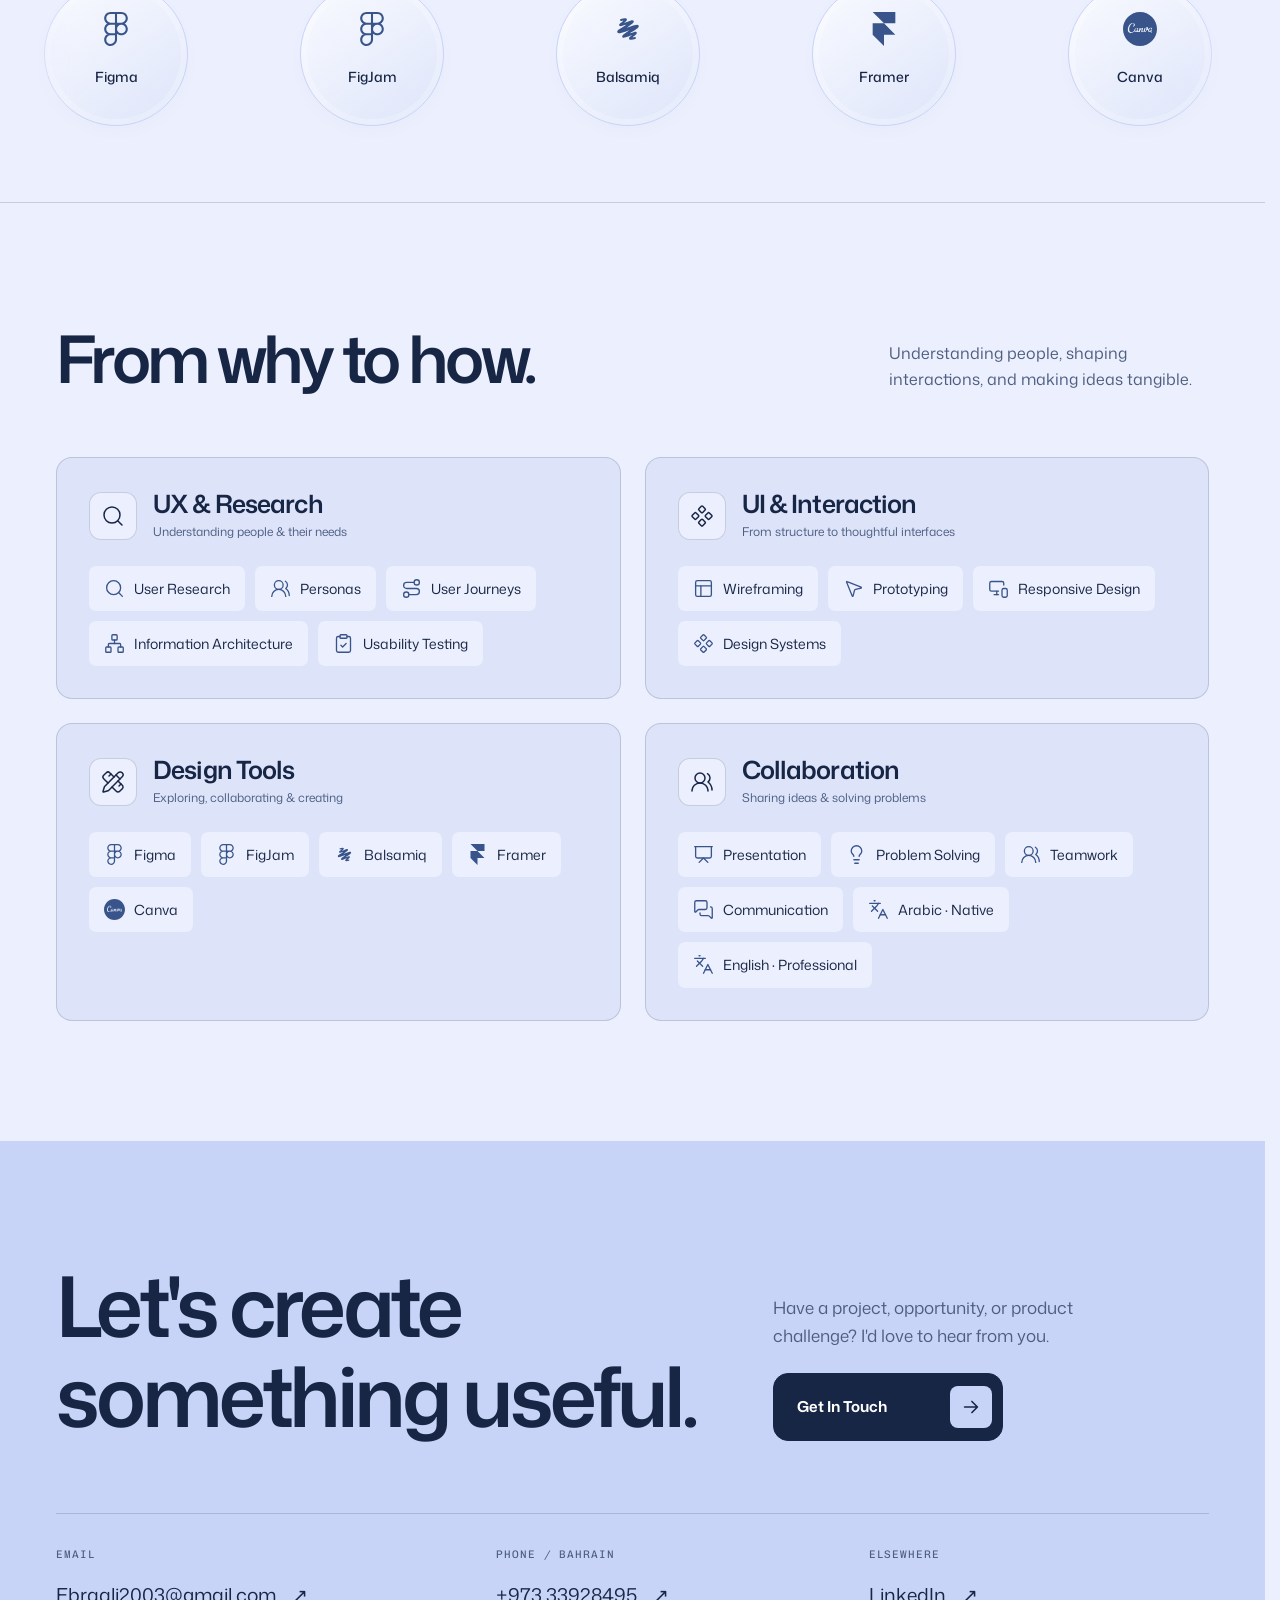
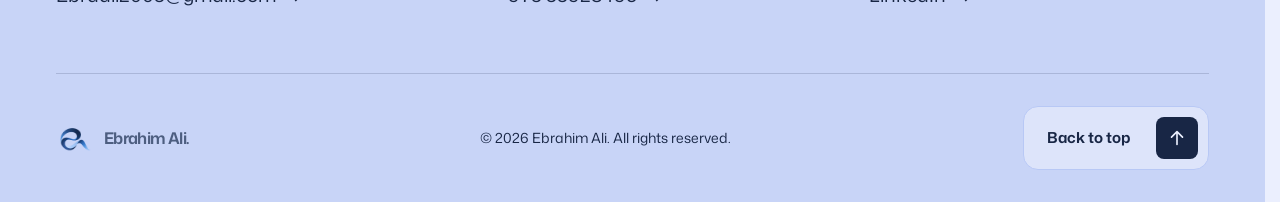
==== commit 42ecdf99: "Revert About redesign and restore original file" ====
--- a/Ebrahim Portfolio.html
+++ b/Ebrahim Portfolio.html
@@ -212,37 +212,38 @@
 </div>
 </div>
 </section>
-<section class="section about about-story" id="about" aria-labelledby="about-title" tabindex="-1">
-<div class="wrap">
-<div class="about-grid">
+<section class="section about" id="about" aria-labelledby="about-title" tabindex="-1">
+<div class="wrap about-grid">
 <div class="about-intro">
-<span class="about-eyebrow">A LITTLE ABOUT ME</span>
-<h2 id="about-title">Curious by nature.<br><span>Practical by design.</span></h2>
+<h2 id="about-title">Curious by nature.<br>Practical by design.</h2>
 <p class="large">I connect user needs with the possibilities of technology.</p>
 <p>I hold a B.Sc. in Computer Science from the University of Bahrain and have experience across software development, cloud technologies, and AI solutions.</p>
 <p>Through General Assembly's UX/UI Designer Bootcamp, I developed my design skills and applied user-centered methods to practical projects.</p>
 <div class="cv-contact"><a data-cv-link href="./Ebrahim_Resume__UX_.pdf?v=4cef671e90de" download="Ebrahim_Resume__UX_.pdf">More in my CV <span aria-hidden="true">↗</span></a></div>
 </div>
-<div class="about-map" role="img" aria-label="My approach connects user needs, thoughtful design, and technology to create useful digital products.">
-<span class="about-eyebrow">HOW I CONNECT THE DOTS</span>
-<div class="connection-visual" aria-hidden="true">
-<div class="connection-circle people-circle"><span class="connection-icon">◎</span><strong>User needs</strong><small>Listen &amp; understand</small></div>
-<div class="connection-circle tech-circle"><span class="connection-icon">&lt;/&gt;</span><strong>Technology</strong><small>Explore &amp; build</small></div>
-<span class="connection-center">+</span>
-</div>
-<div class="connection-result"><span aria-hidden="true">↓</span><strong>Thoughtful digital products</strong><small>Designed for people. Built to work.</small></div>
-</div>
-</div>
-<div class="about-journey">
-<div class="journey-heading"><span class="about-eyebrow">THE FOUNDATIONS</span><h3>A background that connects both worlds.</h3></div>
-<div class="journey-grid">
-<article class="journey-card"><div class="journey-card-top"><span class="journey-number">01</span><span class="journey-category">EDUCATION</span></div><h3>University of Bahrain</h3><p>B.Sc. in Computer Science</p><span class="journey-tag">Technical foundation</span></article>
-<article class="journey-card"><div class="journey-card-top"><span class="journey-number">02</span><span class="journey-category">DESIGN</span></div><h3>General Assembly</h3><p>UX/UI Designer Bootcamp</p><span class="journey-tag">User-centered thinking</span></article>
-<article class="journey-card journey-experience"><div class="journey-card-top"><span class="journey-number">03</span><span class="journey-category">EXPERIENCE</span></div><h3>Cloud Developer · iGA</h3><p>Information &amp; eGovernment Authority · TTDP</p><span class="journey-date">Nov 2025 – Jul 2026</span><p>Built cloud and AI-powered government services, including Tawasual and a React dashboard for health officers.</p></article>
-<article class="journey-card"><div class="journey-card-top"><span class="journey-number">04</span><span class="journey-category">CERTIFICATION</span></div><h3>AWS Solutions Architect</h3><p>Associate (SAA-C03)</p><span class="journey-date">February 2026</span><span class="journey-tag">Cloud architecture</span></article>
-</div>
-</div>
-<div class="about-principle"><span class="about-eyebrow">WHAT I AIM FOR</span><div><h3>Useful. Thoughtful. Feasible.</h3><p>My goal is to create digital products that balance usability, thoughtful design, and technical feasibility.</p></div><span class="principle-mark" aria-hidden="true">↗</span></div>
+<div class="about-details">
+<div class="detail">
+<h3>University of Bahrain</h3>
+<p>B.Sc. in Computer Science</p>
+</div>
+<div class="detail">
+<h3>General Assembly</h3>
+<p>UX/UI Designer Bootcamp</p>
+</div>
+<div class="detail">
+<h3>Cloud Developer · iGA</h3>
+<p>Information &amp; eGovernment Authority · TTDP<br>Nov 2025 – Jul 2026</p>
+<p>Built cloud and AI-powered government services, including Tawasual and a React dashboard for health officers.</p>
+</div>
+<div class="detail">
+<h3>AWS Solutions Architect</h3>
+<p>Associate (SAA-C03) · February 2026</p>
+</div>
+<div class="detail">
+<h3>Useful. Thoughtful. Feasible.</h3>
+<p>My goal is to create digital products that balance usability, thoughtful design, and technical feasibility.</p>
+</div>
+</div>
 </div>
 </section>
 <section class="tool-section" aria-labelledby="tools-title"><div class="wrap"><div class="section-head"><h2 id="tools-title">Tools behind the work.</h2><p data-tools-description>A considered toolkit for research, design, and prototyping.</p></div></div><div class="tool-marquee" data-track-panel="designer"  tabindex="0" aria-label="designer tools; focus or hover to pause"><div class="tool-belt"><div class="tool-set"><span class="tool-chip"><svg xmlns="http://www.w3.org/2000/svg" viewBox="0 0 24 24" class="skill-item-icon icon-brand" aria-hidden="true" focusable="false" data-icon="simple-figma" fill="currentColor" stroke="none"><path d="M15.852 8.981h-4.588V0h4.588c2.476 0 4.49 2.014 4.49 4.49s-2.014 4.491-4.49 4.491zM12.735 7.51h3.117c1.665 0 3.019-1.355 3.019-3.019s-1.355-3.019-3.019-3.019h-3.117V7.51zm0 1.471H8.148c-2.476 0-4.49-2.014-4.49-4.49S5.672 0 8.148 0h4.588v8.981zm-4.587-7.51c-1.665 0-3.019 1.355-3.019 3.019s1.354 3.02 3.019 3.02h3.117V1.471H8.148zm4.587 15.019H8.148c-2.476 0-4.49-2.014-4.49-4.49s2.014-4.49 4.49-4.49h4.588v8.98zM8.148 8.981c-1.665 0-3.019 1.355-3.019 3.019s1.355 3.019 3.019 3.019h3.117V8.981H8.148zM8.172 24c-2.489 0-4.515-2.014-4.515-4.49s2.014-4.49 4.49-4.49h4.588v4.441c0 2.503-2.047 4.539-4.563 4.539zm-.024-7.51a3.023 3.023 0 0 0-3.019 3.019c0 1.665 1.365 3.019 3.044 3.019 1.705 0 3.093-1.376 3.093-3.068v-2.97H8.148zm7.704 0h-.098c-2.476 0-4.49-2.014-4.49-4.49s2.014-4.49 4.49-4.49h.098c2.476 0 4.49 2.014 4.49 4.49s-2.014 4.49-4.49 4.49zm-.097-7.509c-1.665 0-3.019 1.355-3.019 3.019s1.355 3.019 3.019 3.019h.098c1.665 0 3.019-1.355 3.019-3.019s-1.355-3.019-3.019-3.019h-.098z" /></svg><span>Figma</span></span><span class="tool-chip"><svg xmlns="http://www.w3.org/2000/svg" viewBox="0 0 24 24" class="skill-item-icon icon-brand" aria-hidden="true" focusable="false" data-icon="simple-figma" fill="currentColor" stroke="none"><path d="M15.852 8.981h-4.588V0h4.588c2.476 0 4.49 2.014 4.49 4.49s-2.014 4.491-4.49 4.491zM12.735 7.51h3.117c1.665 0 3.019-1.355 3.019-3.019s-1.355-3.019-3.019-3.019h-3.117V7.51zm0 1.471H8.148c-2.476 0-4.49-2.014-4.49-4.49S5.672 0 8.148 0h4.588v8.981zm-4.587-7.51c-1.665 0-3.019 1.355-3.019 3.019s1.354 3.02 3.019 3.02h3.117V1.471H8.148zm4.587 15.019H8.148c-2.476 0-4.49-2.014-4.49-4.49s2.014-4.49 4.49-4.49h4.588v8.98zM8.148 8.981c-1.665 0-3.019 1.355-3.019 3.019s1.355 3.019 3.019 3.019h3.117V8.981H8.148zM8.172 24c-2.489 0-4.515-2.014-4.515-4.49s2.014-4.49 4.49-4.49h4.588v4.441c0 2.503-2.047 4.539-4.563 4.539zm-.024-7.51a3.023 3.023 0 0 0-3.019 3.019c0 1.665 1.365 3.019 3.044 3.019 1.705 0 3.093-1.376 3.093-3.068v-2.97H8.148zm7.704 0h-.098c-2.476 0-4.49-2.014-4.49-4.49s2.014-4.49 4.49-4.49h.098c2.476 0 4.49 2.014 4.49 4.49s-2.014 4.49-4.49 4.49zm-.097-7.509c-1.665 0-3.019 1.355-3.019 3.019s1.355 3.019 3.019 3.019h.098c1.665 0 3.019-1.355 3.019-3.019s-1.355-3.019-3.019-3.019h-.098z" /></svg><span>FigJam</span></span><span class="tool-chip"><svg xmlns="http://www.w3.org/2000/svg" viewBox="0 0 319.8 297.8" class="skill-item-icon icon-brand" aria-hidden="true" focusable="false" data-icon="balsamiq-balsamiq_logomark_black" fill="currentColor" stroke="none"><path d="m182.6 184.7c15.9-10 42.8-26.7 56.6-36.6 15.9-11.3 27.3-20.7 20.2-33.1-6.1-10.5-19.1-8.3-41.3-1.3-20.4 6.5-47.4 16-64 22.1-2 .7-3.4-2-1.6-3.2 20-13.5 42.9-29.9 54.9-40.5 7.7-6.8 8.7-15.1 4.6-20.2-3.5-4.3-8.1-8.7-29.9-1.6-15.7 5.2-35.7 13.6-53.7 20.9-1.9.8-3.4-1.7-1.8-3 4.3-3.6 12.7-10.1 17.3-14.9 7.3-7.7 7.4-15.2 3.7-20.1-1.9-2.6-6.2-6.9-18.3-5.9-10 .8-21.6 2.9-37.2 7.2-11.4 3.2-9.8 20.9 6.4 18 4.1-.7 10-1.9 14.3-2.8 1.8-.4 3 2 1.5 3.1-10.8 8.6-23.6 18.9-29.5 24.2-7.7 6.8-10.8 14.1-5.7 20.9 5.3 6.9 15.7 4.8 28.2 1.2 7.7-2.2 19.7-6.3 28.3-9.2 2-.7 3.3 2.1 1.5 3.2-15.9 10-42.8 26.7-56.6 36.6-15.9 11.3-27.3 20.7-20.2 33.1 6.1 10.5 19.1 8.3 41.3 1.3 20.4-6.5 47.4-16 64-22.1 2-.7 3.4 2 1.6 3.2-20 13.5-42.9 29.9-54.9 40.5-7.7 6.8-8.7 15.1-4.6 20.2 3.5 4.3 8.1 8.7 29.9 1.6 15.7-5.2 35.7-13.6 53.7-20.9 1.9-.8 3.4 1.7 1.8 3-4.3 3.6-12.7 10.1-17.3 14.9-7.3 7.7-7.4 15.2-3.7 20.1 1.9 2.6 6.2 6.9 18.3 5.9 10-.8 21.6-2.9 37.2-7.2 11.4-3.2 9.8-20.9-6.4-18-4.1.7-10 1.9-14.3 2.8-1.8.4-3-2-1.5-3.1 10.8-8.5 23.5-18.8 29.4-24.1 7.7-6.8 10.8-14.1 5.7-20.9-5.3-6.9-15.7-4.8-28.2-1.2-7.7 2.2-19.7 6.3-28.3 9.2-1.8.6-3.2-2.2-1.4-3.3z" /></svg><span>Balsamiq</span></span><span class="tool-chip"><svg xmlns="http://www.w3.org/2000/svg" viewBox="0 0 24 24" class="skill-item-icon icon-brand" aria-hidden="true" focusable="false" data-icon="simple-framer" fill="currentColor" stroke="none"><path d="M4 0h16v8h-8zM4 8h8l8 8H4zM4 16h8v8z" /></svg><span>Framer</span></span><span class="tool-chip"><svg xmlns="http://www.w3.org/2000/svg" viewBox="0 0 24 24" class="skill-item-icon icon-brand" aria-hidden="true" focusable="false" data-icon="simple-canva" fill="currentColor" stroke="none"><path d="M12 0C5.373 0 0 5.373 0 12s5.373 12 12 12 12-5.373 12-12S18.627 0 12 0zM6.962 7.68c.754 0 1.337.549 1.405 1.2.069.583-.171 1.097-.822 1.406-.343.171-.48.172-.549.069-.034-.069 0-.137.069-.206.617-.514.617-.926.548-1.508-.034-.378-.308-.618-.583-.618-1.2 0-2.914 2.674-2.674 4.629.103.754.549 1.646 1.509 1.646.308 0 .65-.103.96-.24.5-.264.799-.47 1.097-.8-.073-.885.704-2.046 1.851-2.046.515 0 .926.205.96.583.068.514-.377.582-.514.582s-.378-.034-.378-.17c-.034-.138.309-.07.275-.378-.035-.206-.24-.274-.446-.274-.72 0-1.131.994-1.029 1.611.035.275.172.549.447.549.205 0 .514-.31.617-.755.068-.308.343-.514.583-.514.102 0 .17.034.205.171v.138c-.034.137-.137.548-.102.651 0 .069.034.171.17.171.092 0 .436-.18.777-.459.117-.59.253-1.298.253-1.357.034-.24.137-.48.617-.48.103 0 .171.034.205.171v.138l-.136.617c.445-.583 1.097-.994 1.508-.994.172 0 .309.102.309.274 0 .103 0 .274-.069.446-.137.377-.309.96-.412 1.474 0 .137.035.274.207.274.171 0 .685-.206 1.096-.754l.007-.004c-.002-.068-.007-.134-.007-.202 0-.411.035-.754.104-.994.068-.274.411-.514.617-.514.103 0 .205.069.205.171 0 .035 0 .103-.034.137-.137.446-.24.857-.24 1.269 0 .24.034.582.102.788 0 .034.035.069.07.069.068 0 .548-.445.89-1.028-.308-.206-.48-.549-.48-.96 0-.72.446-1.097.858-1.097.343 0 .617.24.617.72 0 .308-.103.65-.274.96h.102a.77.77 0 0 0 .584-.24.293.293 0 0 1 .134-.117c.335-.425.83-.74 1.41-.74.48 0 .924.205.959.582.068.515-.378.618-.515.618l-.002-.002c-.138 0-.377-.035-.377-.172 0-.137.309-.068.274-.376-.034-.206-.24-.275-.446-.275-.686 0-1.13.891-1.028 1.611.034.275.171.583.445.583.206 0 .515-.308.652-.754.068-.274.343-.514.583-.514.103 0 .17.034.205.171 0 .069 0 .206-.137.652-.17.308-.171.48-.137.617.034.274.171.48.309.583.034.034.068.102.068.102 0 .069-.034.138-.137.138-.034 0-.068 0-.103-.035-.514-.205-.72-.548-.789-.891-.205.24-.445.377-.72.377-.445 0-.89-.411-.96-.926a1.609 1.609 0 0 1 .075-.649c-.203.13-.422.203-.623.203h-.17c-.447.652-.927 1.098-1.27 1.303a.896.896 0 0 1-.377.104c-.068 0-.171-.035-.205-.104-.095-.152-.156-.392-.193-.667-.481.527-1.145.805-1.453.805-.343 0-.548-.206-.582-.55v-.376c.102-.754.377-1.2.377-1.337a.074.074 0 0 0-.069-.07c-.24 0-1.028.824-1.166 1.373l-.103.445c-.068.309-.377.515-.582.515-.103 0-.172-.035-.206-.172v-.137l.046-.233c-.435.31-.87.508-1.075.508-.308 0-.48-.172-.514-.412-.206.274-.445.412-.754.412-.352 0-.696-.24-.862-.593-.244.275-.523.553-.852.764-.48.309-1.028.549-1.68.549-.582 0-1.097-.309-1.371-.583-.412-.377-.651-.96-.686-1.509-.205-1.68.823-3.84 2.4-4.8.378-.205.755-.343 1.132-.343zm9.77 3.291c-.104 0-.172.172-.172.343 0 .274.137.583.309.755a1.74 1.74 0 0 0 .102-.583c0-.343-.137-.515-.24-.515z" /></svg><span>Canva</span></span></div><div class="tool-set" aria-hidden="true"><span class="tool-chip"><svg xmlns="http://www.w3.org/2000/svg" viewBox="0 0 24 24" class="skill-item-icon icon-brand" aria-hidden="true" focusable="false" data-icon="simple-figma" fill="currentColor" stroke="none"><path d="M15.852 8.981h-4.588V0h4.588c2.476 0 4.49 2.014 4.49 4.49s-2.014 4.491-4.49 4.491zM12.735 7.51h3.117c1.665 0 3.019-1.355 3.019-3.019s-1.355-3.019-3.019-3.019h-3.117V7.51zm0 1.471H8.148c-2.476 0-4.49-2.014-4.49-4.49S5.672 0 8.148 0h4.588v8.981zm-4.587-7.51c-1.665 0-3.019 1.355-3.019 3.019s1.354 3.02 3.019 3.02h3.117V1.471H8.148zm4.587 15.019H8.148c-2.476 0-4.49-2.014-4.49-4.49s2.014-4.49 4.49-4.49h4.588v8.98zM8.148 8.981c-1.665 0-3.019 1.355-3.019 3.019s1.355 3.019 3.019 3.019h3.117V8.981H8.148zM8.172 24c-2.489 0-4.515-2.014-4.515-4.49s2.014-4.49 4.49-4.49h4.588v4.441c0 2.503-2.047 4.539-4.563 4.539zm-.024-7.51a3.023 3.023 0 0 0-3.019 3.019c0 1.665 1.365 3.019 3.044 3.019 1.705 0 3.093-1.376 3.093-3.068v-2.97H8.148zm7.704 0h-.098c-2.476 0-4.49-2.014-4.49-4.49s2.014-4.49 4.49-4.49h.098c2.476 0 4.49 2.014 4.49 4.49s-2.014 4.49-4.49 4.49zm-.097-7.509c-1.665 0-3.019 1.355-3.019 3.019s1.355 3.019 3.019 3.019h.098c1.665 0 3.019-1.355 3.019-3.019s-1.355-3.019-3.019-3.019h-.098z" /></svg><span>Figma</span></span><span class="tool-chip"><svg xmlns="http://www.w3.org/2000/svg" viewBox="0 0 24 24" class="skill-item-icon icon-brand" aria-hidden="true" focusable="false" data-icon="simple-figma" fill="currentColor" stroke="none"><path d="M15.852 8.981h-4.588V0h4.588c2.476 0 4.49 2.014 4.49 4.49s-2.014 4.491-4.49 4.491zM12.735 7.51h3.117c1.665 0 3.019-1.355 3.019-3.019s-1.355-3.019-3.019-3.019h-3.117V7.51zm0 1.471H8.148c-2.476 0-4.49-2.014-4.49-4.49S5.672 0 8.148 0h4.588v8.981zm-4.587-7.51c-1.665 0-3.019 1.355-3.019 3.019s1.354 3.02 3.019 3.02h3.117V1.471H8.148zm4.587 15.019H8.148c-2.476 0-4.49-2.014-4.49-4.49s2.014-4.49 4.49-4.49h4.588v8.98zM8.148 8.981c-1.665 0-3.019 1.355-3.019 3.019s1.355 3.019 3.019 3.019h3.117V8.981H8.148zM8.172 24c-2.489 0-4.515-2.014-4.515-4.49s2.014-4.49 4.49-4.49h4.588v4.441c0 2.503-2.047 4.539-4.563 4.539zm-.024-7.51a3.023 3.023 0 0 0-3.019 3.019c0 1.665 1.365 3.019 3.044 3.019 1.705 0 3.093-1.376 3.093-3.068v-2.97H8.148zm7.704 0h-.098c-2.476 0-4.49-2.014-4.49-4.49s2.014-4.49 4.49-4.49h.098c2.476 0 4.49 2.014 4.49 4.49s-2.014 4.49-4.49 4.49zm-.097-7.509c-1.665 0-3.019 1.355-3.019 3.019s1.355 3.019 3.019 3.019h.098c1.665 0 3.019-1.355 3.019-3.019s-1.355-3.019-3.019-3.019h-.098z" /></svg><span>FigJam</span></span><span class="tool-chip"><svg xmlns="http://www.w3.org/2000/svg" viewBox="0 0 319.8 297.8" class="skill-item-icon icon-brand" aria-hidden="true" focusable="false" data-icon="balsamiq-balsamiq_logomark_black" fill="currentColor" stroke="none"><path d="m182.6 184.7c15.9-10 42.8-26.7 56.6-36.6 15.9-11.3 27.3-20.7 20.2-33.1-6.1-10.5-19.1-8.3-41.3-1.3-20.4 6.5-47.4 16-64 22.1-2 .7-3.4-2-1.6-3.2 20-13.5 42.9-29.9 54.9-40.5 7.7-6.8 8.7-15.1 4.6-20.2-3.5-4.3-8.1-8.7-29.9-1.6-15.7 5.2-35.7 13.6-53.7 20.9-1.9.8-3.4-1.7-1.8-3 4.3-3.6 12.7-10.1 17.3-14.9 7.3-7.7 7.4-15.2 3.7-20.1-1.9-2.6-6.2-6.9-18.3-5.9-10 .8-21.6 2.9-37.2 7.2-11.4 3.2-9.8 20.9 6.4 18 4.1-.7 10-1.9 14.3-2.8 1.8-.4 3 2 1.5 3.1-10.8 8.6-23.6 18.9-29.5 24.2-7.7 6.8-10.8 14.1-5.7 20.9 5.3 6.9 15.7 4.8 28.2 1.2 7.7-2.2 19.7-6.3 28.3-9.2 2-.7 3.3 2.1 1.5 3.2-15.9 10-42.8 26.7-56.6 36.6-15.9 11.3-27.3 20.7-20.2 33.1 6.1 10.5 19.1 8.3 41.3 1.3 20.4-6.5 47.4-16 64-22.1 2-.7 3.4 2 1.6 3.2-20 13.5-42.9 29.9-54.9 40.5-7.7 6.8-8.7 15.1-4.6 20.2 3.5 4.3 8.1 8.7 29.9 1.6 15.7-5.2 35.7-13.6 53.7-20.9 1.9-.8 3.4 1.7 1.8 3-4.3 3.6-12.7 10.1-17.3 14.9-7.3 7.7-7.4 15.2-3.7 20.1 1.9 2.6 6.2 6.9 18.3 5.9 10-.8 21.6-2.9 37.2-7.2 11.4-3.2 9.8-20.9-6.4-18-4.1.7-10 1.9-14.3 2.8-1.8.4-3-2-1.5-3.1 10.8-8.5 23.5-18.8 29.4-24.1 7.7-6.8 10.8-14.1 5.7-20.9-5.3-6.9-15.7-4.8-28.2-1.2-7.7 2.2-19.7 6.3-28.3 9.2-1.8.6-3.2-2.2-1.4-3.3z" /></svg><span>Balsamiq</span></span><span class="tool-chip"><svg xmlns="http://www.w3.org/2000/svg" viewBox="0 0 24 24" class="skill-item-icon icon-brand" aria-hidden="true" focusable="false" data-icon="simple-framer" fill="currentColor" stroke="none"><path d="M4 0h16v8h-8zM4 8h8l8 8H4zM4 16h8v8z" /></svg><span>Framer</span></span><span class="tool-chip"><svg xmlns="http://www.w3.org/2000/svg" viewBox="0 0 24 24" class="skill-item-icon icon-brand" aria-hidden="true" focusable="false" data-icon="simple-canva" fill="currentColor" stroke="none"><path d="M12 0C5.373 0 0 5.373 0 12s5.373 12 12 12 12-5.373 12-12S18.627 0 12 0zM6.962 7.68c.754 0 1.337.549 1.405 1.2.069.583-.171 1.097-.822 1.406-.343.171-.48.172-.549.069-.034-.069 0-.137.069-.206.617-.514.617-.926.548-1.508-.034-.378-.308-.618-.583-.618-1.2 0-2.914 2.674-2.674 4.629.103.754.549 1.646 1.509 1.646.308 0 .65-.103.96-.24.5-.264.799-.47 1.097-.8-.073-.885.704-2.046 1.851-2.046.515 0 .926.205.96.583.068.514-.377.582-.514.582s-.378-.034-.378-.17c-.034-.138.309-.07.275-.378-.035-.206-.24-.274-.446-.274-.72 0-1.131.994-1.029 1.611.035.275.172.549.447.549.205 0 .514-.31.617-.755.068-.308.343-.514.583-.514.102 0 .17.034.205.171v.138c-.034.137-.137.548-.102.651 0 .069.034.171.17.171.092 0 .436-.18.777-.459.117-.59.253-1.298.253-1.357.034-.24.137-.48.617-.48.103 0 .171.034.205.171v.138l-.136.617c.445-.583 1.097-.994 1.508-.994.172 0 .309.102.309.274 0 .103 0 .274-.069.446-.137.377-.309.96-.412 1.474 0 .137.035.274.207.274.171 0 .685-.206 1.096-.754l.007-.004c-.002-.068-.007-.134-.007-.202 0-.411.035-.754.104-.994.068-.274.411-.514.617-.514.103 0 .205.069.205.171 0 .035 0 .103-.034.137-.137.446-.24.857-.24 1.269 0 .24.034.582.102.788 0 .034.035.069.07.069.068 0 .548-.445.89-1.028-.308-.206-.48-.549-.48-.96 0-.72.446-1.097.858-1.097.343 0 .617.24.617.72 0 .308-.103.65-.274.96h.102a.77.77 0 0 0 .584-.24.293.293 0 0 1 .134-.117c.335-.425.83-.74 1.41-.74.48 0 .924.205.959.582.068.515-.378.618-.515.618l-.002-.002c-.138 0-.377-.035-.377-.172 0-.137.309-.068.274-.376-.034-.206-.24-.275-.446-.275-.686 0-1.13.891-1.028 1.611.034.275.171.583.445.583.206 0 .515-.308.652-.754.068-.274.343-.514.583-.514.103 0 .17.034.205.171 0 .069 0 .206-.137.652-.17.308-.171.48-.137.617.034.274.171.48.309.583.034.034.068.102.068.102 0 .069-.034.138-.137.138-.034 0-.068 0-.103-.035-.514-.205-.72-.548-.789-.891-.205.24-.445.377-.72.377-.445 0-.89-.411-.96-.926a1.609 1.609 0 0 1 .075-.649c-.203.13-.422.203-.623.203h-.17c-.447.652-.927 1.098-1.27 1.303a.896.896 0 0 1-.377.104c-.068 0-.171-.035-.205-.104-.095-.152-.156-.392-.193-.667-.481.527-1.145.805-1.453.805-.343 0-.548-.206-.582-.55v-.376c.102-.754.377-1.2.377-1.337a.074.074 0 0 0-.069-.07c-.24 0-1.028.824-1.166 1.373l-.103.445c-.068.309-.377.515-.582.515-.103 0-.172-.035-.206-.172v-.137l.046-.233c-.435.31-.87.508-1.075.508-.308 0-.48-.172-.514-.412-.206.274-.445.412-.754.412-.352 0-.696-.24-.862-.593-.244.275-.523.553-.852.764-.48.309-1.028.549-1.68.549-.582 0-1.097-.309-1.371-.583-.412-.377-.651-.96-.686-1.509-.205-1.68.823-3.84 2.4-4.8.378-.205.755-.343 1.132-.343zm9.77 3.291c-.104 0-.172.172-.172.343 0 .274.137.583.309.755a1.74 1.74 0 0 0 .102-.583c0-.343-.137-.515-.24-.515z" /></svg><span>Canva</span></span></div></div></div><div class="tool-marquee" data-track-panel="developer" hidden tabindex="0" aria-label="developer tools; focus or hover to pause"><div class="tool-belt"><div class="tool-set"><span class="tool-chip"><svg xmlns="http://www.w3.org/2000/svg" viewBox="0 0 24 24" class="skill-item-icon icon-brand" aria-hidden="true" focusable="false" data-icon="simple-react" fill="currentColor" stroke="none"><path d="M14.23 12.004a2.236 2.236 0 0 1-2.235 2.236 2.236 2.236 0 0 1-2.236-2.236 2.236 2.236 0 0 1 2.235-2.236 2.236 2.236 0 0 1 2.236 2.236zm2.648-10.69c-1.346 0-3.107.96-4.888 2.622-1.78-1.653-3.542-2.602-4.887-2.602-.41 0-.783.093-1.106.278-1.375.793-1.683 3.264-.973 6.365C1.98 8.917 0 10.42 0 12.004c0 1.59 1.99 3.097 5.043 4.03-.704 3.113-.39 5.588.988 6.38.32.187.69.275 1.102.275 1.345 0 3.107-.96 4.888-2.624 1.78 1.654 3.542 2.603 4.887 2.603.41 0 .783-.09 1.106-.275 1.374-.792 1.683-3.263.973-6.365C22.02 15.096 24 13.59 24 12.004c0-1.59-1.99-3.097-5.043-4.032.704-3.11.39-5.587-.988-6.38-.318-.184-.688-.277-1.092-.278zm-.005 1.09v.006c.225 0 .406.044.558.127.666.382.955 1.835.73 3.704-.054.46-.142.945-.25 1.44-.96-.236-2.006-.417-3.107-.534-.66-.905-1.345-1.727-2.035-2.447 1.592-1.48 3.087-2.292 4.105-2.295zm-9.77.02c1.012 0 2.514.808 4.11 2.28-.686.72-1.37 1.537-2.02 2.442-1.107.117-2.154.298-3.113.538-.112-.49-.195-.964-.254-1.42-.23-1.868.054-3.32.714-3.707.19-.09.4-.127.563-.132zm4.882 3.05c.455.468.91.992 1.36 1.564-.44-.02-.89-.034-1.345-.034-.46 0-.915.01-1.36.034.44-.572.895-1.096 1.345-1.565zM12 8.1c.74 0 1.477.034 2.202.093.406.582.802 1.203 1.183 1.86.372.64.71 1.29 1.018 1.946-.308.655-.646 1.31-1.013 1.95-.38.66-.773 1.288-1.18 1.87-.728.063-1.466.098-2.21.098-.74 0-1.477-.035-2.202-.093-.406-.582-.802-1.204-1.183-1.86-.372-.64-.71-1.29-1.018-1.946.303-.657.646-1.313 1.013-1.954.38-.66.773-1.286 1.18-1.868.728-.064 1.466-.098 2.21-.098zm-3.635.254c-.24.377-.48.763-.704 1.16-.225.39-.435.782-.635 1.174-.265-.656-.49-1.31-.676-1.947.64-.15 1.315-.283 2.015-.386zm7.26 0c.695.103 1.365.23 2.006.387-.18.632-.405 1.282-.66 1.933-.2-.39-.41-.783-.64-1.174-.225-.392-.465-.774-.705-1.146zm3.063.675c.484.15.944.317 1.375.498 1.732.74 2.852 1.708 2.852 2.476-.005.768-1.125 1.74-2.857 2.475-.42.18-.88.342-1.355.493-.28-.958-.646-1.956-1.1-2.98.45-1.017.81-2.01 1.085-2.964zm-13.395.004c.278.96.645 1.957 1.1 2.98-.45 1.017-.812 2.01-1.086 2.964-.484-.15-.944-.318-1.37-.5-1.732-.737-2.852-1.706-2.852-2.474 0-.768 1.12-1.742 2.852-2.476.42-.18.88-.342 1.356-.494zm11.678 4.28c.265.657.49 1.312.676 1.948-.64.157-1.316.29-2.016.39.24-.375.48-.762.705-1.158.225-.39.435-.788.636-1.18zm-9.945.02c.2.392.41.783.64 1.175.23.39.465.772.705 1.143-.695-.102-1.365-.23-2.006-.386.18-.63.406-1.282.66-1.933zM17.92 16.32c.112.493.2.968.254 1.423.23 1.868-.054 3.32-.714 3.708-.147.09-.338.128-.563.128-1.012 0-2.514-.807-4.11-2.28.686-.72 1.37-1.536 2.02-2.44 1.107-.118 2.154-.3 3.113-.54zm-11.83.01c.96.234 2.006.415 3.107.532.66.905 1.345 1.727 2.035 2.446-1.595 1.483-3.092 2.295-4.11 2.295-.22-.005-.406-.05-.553-.132-.666-.38-.955-1.834-.73-3.703.054-.46.142-.944.25-1.438zm4.56.64c.44.02.89.034 1.345.034.46 0 .915-.01 1.36-.034-.44.572-.895 1.095-1.345 1.565-.455-.47-.91-.993-1.36-1.565z" /></svg><span>React</span></span><span class="tool-chip"><svg xmlns="http://www.w3.org/2000/svg" viewBox="0 0 24 24" class="skill-item-icon icon-brand" aria-hidden="true" focusable="false" data-icon="simple-javascript" fill="currentColor" stroke="none"><path d="M0 0h24v24H0V0zm22.034 18.276c-.175-1.095-.888-2.015-3.003-2.873-.736-.345-1.554-.585-1.797-1.14-.091-.33-.105-.51-.046-.705.15-.646.915-.84 1.515-.66.39.12.75.42.976.9 1.034-.676 1.034-.676 1.755-1.125-.27-.42-.404-.601-.586-.78-.63-.705-1.469-1.065-2.834-1.034l-.705.089c-.676.165-1.32.525-1.71 1.005-1.14 1.291-.811 3.541.569 4.471 1.365 1.02 3.361 1.244 3.616 2.205.24 1.17-.87 1.545-1.966 1.41-.811-.18-1.26-.586-1.755-1.336l-1.83 1.051c.21.48.45.689.81 1.109 1.74 1.756 6.09 1.666 6.871-1.004.029-.09.24-.705.074-1.65l.046.067zm-8.983-7.245h-2.248c0 1.938-.009 3.864-.009 5.805 0 1.232.063 2.363-.138 2.711-.33.689-1.18.601-1.566.48-.396-.196-.597-.466-.83-.855-.063-.105-.11-.196-.127-.196l-1.825 1.125c.305.63.75 1.172 1.324 1.517.855.51 2.004.675 3.207.405.783-.226 1.458-.691 1.811-1.411.51-.93.402-2.07.397-3.346.012-2.054 0-4.109 0-6.179l.004-.056z" /></svg><span>JavaScript</span></span><span class="tool-chip"><svg xmlns="http://www.w3.org/2000/svg" viewBox="0 0 24 24" class="skill-item-icon icon-brand" aria-hidden="true" focusable="false" data-icon="simple-html5" fill="currentColor" stroke="none"><path d="M1.5 0h21l-1.91 21.563L11.977 24l-8.564-2.438L1.5 0zm7.031 9.75l-.232-2.718 10.059.003.23-2.622L5.412 4.41l.698 8.01h9.126l-.326 3.426-2.91.804-2.955-.81-.188-2.11H6.248l.33 4.171L12 19.351l5.379-1.443.744-8.157H8.531z" /></svg><span>HTML</span></span><span class="tool-chip"><svg xmlns="http://www.w3.org/2000/svg" viewBox="0 0 24 24" class="skill-item-icon icon-brand" aria-hidden="true" focusable="false" data-icon="simple-css" fill="currentColor" stroke="none"><path d="M0 0v20.16A3.84 3.84 0 0 0 3.84 24h16.32A3.84 3.84 0 0 0 24 20.16V3.84A3.84 3.84 0 0 0 20.16 0Zm14.256 13.08c1.56 0 2.28 1.08 2.304 2.64h-1.608c.024-.288-.048-.6-.144-.84-.096-.192-.288-.264-.552-.264-.456 0-.696.264-.696.84-.024.576.288.888.768 1.08.72.288 1.608.744 1.92 1.296q.432.648.432 1.656c0 1.608-.912 2.592-2.496 2.592-1.656 0-2.4-1.032-2.424-2.688h1.68c0 .792.264 1.176.792 1.176.264 0 .456-.072.552-.24.192-.312.24-1.176-.048-1.512-.312-.408-.912-.6-1.32-.816q-.828-.396-1.224-.936c-.24-.36-.36-.888-.36-1.536 0-1.44.936-2.472 2.424-2.448m5.4 0c1.584 0 2.304 1.08 2.328 2.64h-1.608c0-.288-.048-.6-.168-.84-.096-.192-.264-.264-.528-.264-.48 0-.72.264-.72.84s.288.888.792 1.08c.696.288 1.608.744 1.92 1.296.264.432.408.984.408 1.656.024 1.608-.888 2.592-2.472 2.592-1.68 0-2.424-1.056-2.448-2.688h1.68c0 .744.264 1.176.792 1.176.264 0 .456-.072.552-.24.216-.312.264-1.176-.048-1.512-.288-.408-.888-.6-1.32-.816-.552-.264-.96-.576-1.2-.936s-.36-.888-.36-1.536c-.024-1.44.912-2.472 2.4-2.448m-11.031.018c.711-.006 1.419.198 1.839.63.432.432.672 1.128.648 1.992H9.336c.024-.456-.096-.792-.432-.96-.312-.144-.768-.048-.888.24-.12.264-.192.576-.168.864v3.504c0 .744.264 1.128.768 1.128a.65.65 0 0 0 .552-.264c.168-.24.192-.552.168-.84h1.776c.096 1.632-.984 2.712-2.568 2.688-1.536 0-2.496-.864-2.472-2.472v-4.032c0-.816.24-1.44.696-1.848.432-.408 1.146-.624 1.857-.63" /></svg><span>CSS</span></span><span class="tool-chip"><svg xmlns="http://www.w3.org/2000/svg" viewBox="0 0 24 24" class="skill-item-icon icon-brand" aria-hidden="true" focusable="false" data-icon="simple-flutter" fill="currentColor" stroke="none"><path d="M14.314 0L2.3 12 6 15.7 21.684.013h-7.357zm.014 11.072L7.857 17.53l6.47 6.47H21.7l-6.46-6.468 6.46-6.46h-7.37z" /></svg><span>Flutter</span></span><span class="tool-chip"><svg xmlns="http://www.w3.org/2000/svg" viewBox="0 0 24 24" class="skill-item-icon icon-brand" aria-hidden="true" focusable="false" data-icon="simple-flutter" fill="currentColor" stroke="none"><path d="M14.314 0L2.3 12 6 15.7 21.684.013h-7.357zm.014 11.072L7.857 17.53l6.47 6.47H21.7l-6.46-6.468 6.46-6.46h-7.37z" /></svg><span>Dart</span></span><span class="tool-chip"><svg xmlns="http://www.w3.org/2000/svg" viewBox="0 0 128 128" class="skill-item-icon icon-brand" aria-hidden="true" focusable="false" data-icon="devicon-amazonwebservices-plain-wordmark" fill="currentColor" stroke="none">
--- a/styles.css
+++ b/styles.css
@@ -1294,48 +1294,3 @@
 @media(min-width:768px) and (max-width:1100px){.developer-media .dev-cover-main{left:20px;right:20px;top:35%}}
 @media(max-width:767px){.developer-media .dev-cover-main{left:18px;right:18px;top:31%}.developer-media .dev-cover-main h3{font-size:clamp(16px,4.5vw,24px)}}
 @media(min-width:768px) and (max-width:1100px){.developer-media .dev-cover-main{top:31%}.developer-media .dev-cover-main h3{font-size:clamp(16px,2vw,22px);margin-bottom:8px}.developer-media .dev-cover-main p{font-size:10px;line-height:1.45}}
-
-
-/* About: people, design and technology */
-.about-story{background:linear-gradient(145deg,var(--blue-2),var(--blue-1))}
-.about-story .about-grid{grid-template-columns:1.1fr 1fr;gap:64px;align-items:center}
-.about-eyebrow{display:block;font-family:'Chivo Mono',monospace;font-size:11px;letter-spacing:.14em;font-weight:400;color:var(--action)}
-.about-story h2{margin-top:20px;font-size:clamp(32px,3.6vw,52px);line-height:1.15;letter-spacing:-.055em}
-.about-story h2 span{color:var(--action)}
-.about-story .about-intro>p{margin-top:20px}
-.about-map{padding:32px 24px;border:1px solid var(--line);border-radius:24px;background:rgba(255,255,255,.35)}
-.about-map>.about-eyebrow{text-align:center}
-.connection-visual{position:relative;display:flex;align-items:center;justify-content:center;min-height:260px;padding:32px 0}
-.connection-circle{width:56%;max-width:232px;aspect-ratio:1;border:1px solid var(--action);border-radius:50%;display:flex;flex-direction:column;justify-content:center;align-items:center;gap:6px;background:rgba(200,212,247,.28)}
-.people-circle{margin-right:-22px;padding-right:16px}
-.tech-circle{margin-left:-22px;padding-left:16px;background:rgba(255,255,255,.3)}
-.connection-circle strong{font-size:18px;letter-spacing:-.03em}
-.connection-circle small{font-size:11px;color:var(--ink-soft)}
-.connection-icon{font:400 24px/1.4 'Chivo Mono',monospace;color:var(--action);margin-bottom:8px}
-.connection-center{position:absolute;left:50%;top:50%;transform:translate(-50%,-50%);background:var(--ink);color:white;width:32px;height:32px;border-radius:50%;text-align:center;line-height:32px;font-size:20px}
-.connection-result{display:flex;align-items:center;flex-direction:column;gap:6px;text-align:center}
-.connection-result>span{font-size:28px;color:var(--action);line-height:1;margin-bottom:10px}
-.connection-result strong{font-size:19px;letter-spacing:-.03em}
-.connection-result small{font-size:12px;color:var(--ink-soft)}
-.about-journey{margin-top:72px}
-.journey-heading{border-top:1px solid var(--line);padding-top:32px;margin-bottom:24px}
-.journey-heading h3{font-size:clamp(23px,2.4vw,32px);letter-spacing:-.04em;line-height:1.3;margin:12px 0 0}
-.journey-grid{display:grid;grid-template-columns:repeat(4,minmax(0,1fr));gap:16px}
-.journey-card{display:flex;flex-direction:column;align-items:flex-start;min-width:0;padding:24px;border:1px solid var(--line);border-radius:16px;background:rgba(255,255,255,.4)}
-.journey-card-top{display:flex;align-items:center;justify-content:space-between;width:100%;gap:10px;margin-bottom:30px}
-.journey-number{font:400 23px/1 'Chivo Mono',monospace;color:var(--action)}
-.journey-category{font:400 9px/1.4 'Chivo Mono',monospace;letter-spacing:.08em;color:var(--ink-soft)}
-.journey-card h3{font-size:20px;line-height:1.3;letter-spacing:-.035em;margin:0 0 12px}
-.journey-card p{font-size:14px;line-height:1.65;color:var(--ink-soft);margin:0 0 16px}
-.journey-date{font-size:11px;color:var(--ink-soft);display:block;margin-bottom:16px}
-.journey-tag{display:block;border:1px solid var(--line);padding:5px 10px;border-radius:30px;font-size:11px;color:var(--action);margin-top:auto}
-.journey-experience{background:var(--ink);color:var(--white);border-color:var(--ink)}
-.journey-experience p,.journey-experience .journey-date,.journey-experience .journey-category,.journey-experience .journey-number{color:var(--blue-3)}
-.journey-experience p:last-child{margin-bottom:0}
-.about-principle{display:grid;grid-template-columns:1fr 2.2fr auto;gap:32px;align-items:start;margin-top:32px;padding:32px 0 0;border-top:1px solid var(--line)}
-.about-principle h3{font-size:clamp(23px,2.8vw,38px);line-height:1.2;letter-spacing:-.045em;margin:0 0 12px}
-.about-principle p{font-size:15px;max-width:570px;color:var(--ink-soft);margin:0}
-.principle-mark{font-size:40px;line-height:1;color:var(--action)}
-@media(max-width:1100px){.about-story .about-grid{gap:32px}.journey-grid{grid-template-columns:repeat(2,minmax(0,1fr))}.connection-circle strong{font-size:16px}.connection-circle small{font-size:10px}}
-@media(max-width:767px){.about-story .about-grid{grid-template-columns:1fr;gap:32px}.about-map{padding:28px 18px}.connection-visual{min-height:240px;max-width:420px;margin:auto}.connection-circle{max-width:210px}.connection-circle strong{font-size:17px}.about-journey{margin-top:40px}.journey-card{padding:20px}.journey-card-top{margin-bottom:24px}.about-principle{grid-template-columns:1fr auto;gap:20px}.about-principle>.about-eyebrow{grid-column:1/-1}.about-principle>div{grid-column:1}}
-@media(max-width:420px){.journey-grid{grid-template-columns:1fr}.journey-card-top{margin-bottom:20px}.connection-circle small{font-size:9px}.people-circle{margin-right:-16px}.tech-circle{margin-left:-16px}.connection-center{width:26px;height:26px;line-height:26px}.connection-circle strong{font-size:15px}}
--- a/styles.css
+++ b/styles.css
@@ -1294,48 +1294,3 @@
 @media(min-width:768px) and (max-width:1100px){.developer-media .dev-cover-main{left:20px;right:20px;top:35%}}
 @media(max-width:767px){.developer-media .dev-cover-main{left:18px;right:18px;top:31%}.developer-media .dev-cover-main h3{font-size:clamp(16px,4.5vw,24px)}}
 @media(min-width:768px) and (max-width:1100px){.developer-media .dev-cover-main{top:31%}.developer-media .dev-cover-main h3{font-size:clamp(16px,2vw,22px);margin-bottom:8px}.developer-media .dev-cover-main p{font-size:10px;line-height:1.45}}
-
-
-/* About: people, design and technology */
-.about-story{background:linear-gradient(145deg,var(--blue-2),var(--blue-1))}
-.about-story .about-grid{grid-template-columns:1.1fr 1fr;gap:64px;align-items:center}
-.about-eyebrow{display:block;font-family:'Chivo Mono',monospace;font-size:11px;letter-spacing:.14em;font-weight:400;color:var(--action)}
-.about-story h2{margin-top:20px;font-size:clamp(32px,3.6vw,52px);line-height:1.15;letter-spacing:-.055em}
-.about-story h2 span{color:var(--action)}
-.about-story .about-intro>p{margin-top:20px}
-.about-map{padding:32px 24px;border:1px solid var(--line);border-radius:24px;background:rgba(255,255,255,.35)}
-.about-map>.about-eyebrow{text-align:center}
-.connection-visual{position:relative;display:flex;align-items:center;justify-content:center;min-height:260px;padding:32px 0}
-.connection-circle{width:56%;max-width:232px;aspect-ratio:1;border:1px solid var(--action);border-radius:50%;display:flex;flex-direction:column;justify-content:center;align-items:center;gap:6px;background:rgba(200,212,247,.28)}
-.people-circle{margin-right:-22px;padding-right:16px}
-.tech-circle{margin-left:-22px;padding-left:16px;background:rgba(255,255,255,.3)}
-.connection-circle strong{font-size:18px;letter-spacing:-.03em}
-.connection-circle small{font-size:11px;color:var(--ink-soft)}
-.connection-icon{font:400 24px/1.4 'Chivo Mono',monospace;color:var(--action);margin-bottom:8px}
-.connection-center{position:absolute;left:50%;top:50%;transform:translate(-50%,-50%);background:var(--ink);color:white;width:32px;height:32px;border-radius:50%;text-align:center;line-height:32px;font-size:20px}
-.connection-result{display:flex;align-items:center;flex-direction:column;gap:6px;text-align:center}
-.connection-result>span{font-size:28px;color:var(--action);line-height:1;margin-bottom:10px}
-.connection-result strong{font-size:19px;letter-spacing:-.03em}
-.connection-result small{font-size:12px;color:var(--ink-soft)}
-.about-journey{margin-top:72px}
-.journey-heading{border-top:1px solid var(--line);padding-top:32px;margin-bottom:24px}
-.journey-heading h3{font-size:clamp(23px,2.4vw,32px);letter-spacing:-.04em;line-height:1.3;margin:12px 0 0}
-.journey-grid{display:grid;grid-template-columns:repeat(4,minmax(0,1fr));gap:16px}
-.journey-card{display:flex;flex-direction:column;align-items:flex-start;min-width:0;padding:24px;border:1px solid var(--line);border-radius:16px;background:rgba(255,255,255,.4)}
-.journey-card-top{display:flex;align-items:center;justify-content:space-between;width:100%;gap:10px;margin-bottom:30px}
-.journey-number{font:400 23px/1 'Chivo Mono',monospace;color:var(--action)}
-.journey-category{font:400 9px/1.4 'Chivo Mono',monospace;letter-spacing:.08em;color:var(--ink-soft)}
-.journey-card h3{font-size:20px;line-height:1.3;letter-spacing:-.035em;margin:0 0 12px}
-.journey-card p{font-size:14px;line-height:1.65;color:var(--ink-soft);margin:0 0 16px}
-.journey-date{font-size:11px;color:var(--ink-soft);display:block;margin-bottom:16px}
-.journey-tag{display:block;border:1px solid var(--line);padding:5px 10px;border-radius:30px;font-size:11px;color:var(--action);margin-top:auto}
-.journey-experience{background:var(--ink);color:var(--white);border-color:var(--ink)}
-.journey-experience p,.journey-experience .journey-date,.journey-experience .journey-category,.journey-experience .journey-number{color:var(--blue-3)}
-.journey-experience p:last-child{margin-bottom:0}
-.about-principle{display:grid;grid-template-columns:1fr 2.2fr auto;gap:32px;align-items:start;margin-top:32px;padding:32px 0 0;border-top:1px solid var(--line)}
-.about-principle h3{font-size:clamp(23px,2.8vw,38px);line-height:1.2;letter-spacing:-.045em;margin:0 0 12px}
-.about-principle p{font-size:15px;max-width:570px;color:var(--ink-soft);margin:0}
-.principle-mark{font-size:40px;line-height:1;color:var(--action)}
-@media(max-width:1100px){.about-story .about-grid{gap:32px}.journey-grid{grid-template-columns:repeat(2,minmax(0,1fr))}.connection-circle strong{font-size:16px}.connection-circle small{font-size:10px}}
-@media(max-width:767px){.about-story .about-grid{grid-template-columns:1fr;gap:32px}.about-map{padding:28px 18px}.connection-visual{min-height:240px;max-width:420px;margin:auto}.connection-circle{max-width:210px}.connection-circle strong{font-size:17px}.about-journey{margin-top:40px}.journey-card{padding:20px}.journey-card-top{margin-bottom:24px}.about-principle{grid-template-columns:1fr auto;gap:20px}.about-principle>.about-eyebrow{grid-column:1/-1}.about-principle>div{grid-column:1}}
-@media(max-width:420px){.journey-grid{grid-template-columns:1fr}.journey-card-top{margin-bottom:20px}.connection-circle small{font-size:9px}.people-circle{margin-right:-16px}.tech-circle{margin-left:-16px}.connection-center{width:26px;height:26px;line-height:26px}.connection-circle strong{font-size:15px}}
